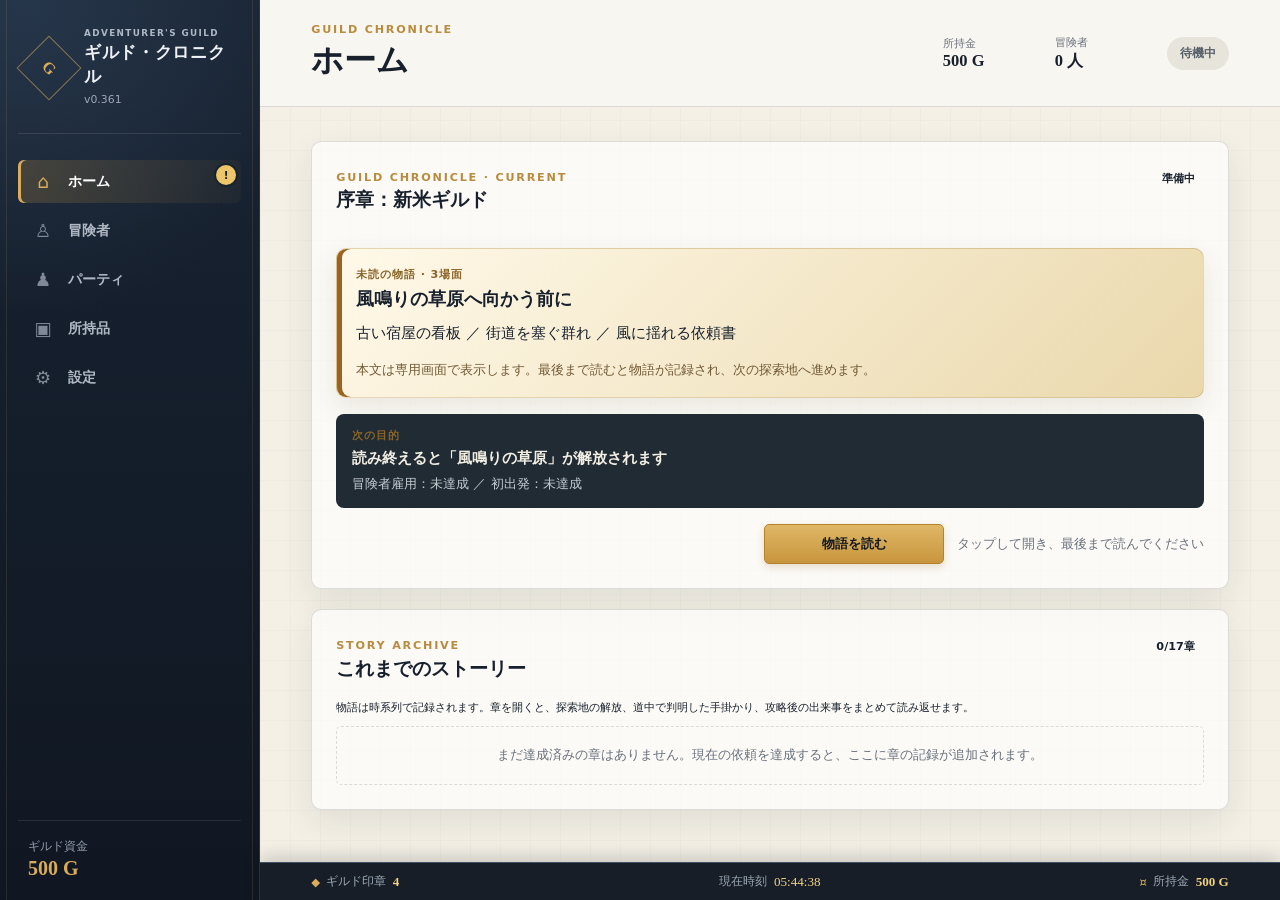
==== index.html @ 4d076c7f "Unify character stats and player title" ====
<!doctype html>
<html lang="ja">
<head>
  <meta charset="utf-8">
  <meta name="viewport" content="width=device-width, initial-scale=1">
  <meta name="theme-color" content="#101723">
  <meta name="description" content="冒険者を育て、放置探索へ送り出すブラウザ向けギルド運営RPG。">
  <title>ギルド・クロニクル v0.361</title>
  <link rel="stylesheet" href="css/style.css">
</head>
<body>
  <div class="app-shell">
    <aside class="sidebar">
      <div class="brand">
        <div class="brand-mark" aria-hidden="true">G</div>
        <div><p class="eyebrow">ADVENTURER'S GUILD</p><h1>ギルド・クロニクル</h1><span>v0.361</span></div>
      </div>
      <nav id="main-nav" class="main-nav" aria-label="メインメニュー"></nav>
      <div class="sidebar-footer">
        <p>ギルド資金</p><strong id="sidebar-gold">0 G</strong>
      </div>
    </aside>

    <main class="main-area">
      <header class="topbar">
        <div><p class="eyebrow" id="page-kicker">GUILD HALL</p><h2 id="page-title">ホーム</h2></div>
        <div class="quick-stats" aria-label="現在の状況">
          <div><span>所持金</span><strong id="topbar-gold">0 G</strong></div>
          <div><span>冒険者</span><strong id="topbar-characters">0 人</strong></div>
          <div id="topbar-status" class="status-pill">待機中</div>
        </div>
      </header>
      <section id="app" class="content" aria-live="polite"></section>
    </main>
  </div>
  <footer class="global-statusbar" aria-label="ギルドの現在状況">
    <div><span class="global-status-icon" aria-hidden="true">◆</span><span>ギルド印章</span><strong id="status-seals">0</strong></div>
    <div class="global-status-time"><span>現在時刻</span><time id="status-clock" datetime="">--:--:--</time></div>
    <div><span class="global-status-icon" aria-hidden="true">¤</span><span>所持金</span><strong id="status-gold">0 G</strong></div>
  </footer>
  <div id="toast-region" class="toast-region" aria-live="assertive"></div>
  <div id="modal-root"></div>
  <input id="save-import-file" type="file" accept=".json,application/json" hidden aria-label="セーブJSONファイル">

  <script defer src="data/masterSchema.js"></script>
  <script defer src="data/items.js"></script>
  <script defer src="data/qualities.js"></script>
  <script defer src="data/shop.js"></script>
  <script defer src="data/affixes.js"></script>
  <script defer src="data/equipmentSkills.js"></script>
  <script defer src="data/ultraRareTitles.js"></script>
  <script defer src="data/skills.js"></script>
  <script defer src="data/jobs.js"></script>
  <script defer src="data/characterGrowth.js"></script>
  <script defer src="data/origins.js"></script>
  <script defer src="data/affinities.js"></script>
  <script defer src="data/progressionSkills.js"></script>
  <script defer src="data/skillGrants.js"></script>
  <script defer src="data/skillCategories.js"></script>
  <script defer src="data/classChanges.js"></script>
  <script defer src="data/portraits.js"></script>
  <script defer src="data/monsters.js"></script>
  <script defer src="data/dungeons.js"></script>
  <script defer src="data/recipes.js"></script>
  <script defer src="data/story.js"></script>
  <script defer src="data/chapters/earlyExpansion.js"></script>
  <script defer src="data/chapters/chapter4.js"></script>
  <script defer src="data/chapters/chapter5.js"></script>
  <script defer src="data/chapters/chapter6.js"></script>
  <script defer src="data/chapters/chapter7.js"></script>
  <script defer src="data/chapters/chapter8.js"></script>
  <script defer src="data/chapters/chapter9.js"></script>
  <script defer src="data/chapters/chapter10.js"></script>
  <script defer src="data/chapters/chapter11.js"></script>
  <script defer src="data/chapters/chapter12.js"></script>
  <script defer src="data/chapters/chapter13.js"></script>
  <script defer src="data/chapters/chapter14.js"></script>
  <script defer src="data/chapters/chapter15.js"></script>
  <script defer src="data/dungeonStories.js"></script>
  <script defer src="data/creatureFamilies.js"></script>
  <script defer src="data/monsterDrops.js"></script>
  <script defer src="data/postgame/afterstarReaches.js"></script>
  <script defer src="data/dungeonDifficulties.js"></script>
  <script defer src="data/monsterSkills.js"></script>
  <script defer src="data/itemSkills.js"></script>
  <script defer src="data/equipmentSets.js"></script>
  <script defer src="data/explorationEvents.js"></script>
  <script defer src="data/recruitment.js"></script>
  <script defer src="data/commissions.js"></script>
  <script defer src="data/recurringMissions.js"></script>
  <script defer src="data/facilities.js"></script>
  <script defer src="data/upgrades.js"></script>
  <script defer src="data/combatStats.js"></script>
  <script defer src="data/combatEffects.js"></script>
  <script defer src="data/partyProgression.js"></script>
  <script defer src="data/accessCodes.js"></script>
  <script defer src="data/observationNotes.js"></script>
  <script defer src="data/achievements.js"></script>
  <script defer src="data/adventurerMilestones.js"></script>
  <script defer src="data/expeditionRumors.js"></script>
  <script defer src="data/storyCharacters.js"></script>
  <script defer src="data/guildServices.js"></script>
  <script defer src="data/companions.js"></script>
  <script defer src="data/companionStories.js"></script>
  <script defer src="data/storyDialogues.js"></script>
  <script defer src="data/dungeonPartyRestrictions.js"></script>
  <script defer src="data/masterValidation.js"></script>
  <script defer src="data/masterFinalize.js"></script>
  <script defer src="js/runtime.js"></script>
  <script defer src="js/recurringMissions.js"></script>
  <script defer src="js/storage.js"></script>
  <script defer src="js/save.js"></script>
  <script defer src="js/gameState.js"></script>
  <script defer src="js/accessCodes.js"></script>
  <script defer src="js/equipmentSkills.js"></script>
  <script defer src="js/characters.js"></script>
  <script defer src="js/companions.js"></script>
  <script defer src="js/storyEffects.js"></script>
  <script defer src="js/dungeonPartyRules.js"></script>
  <script defer src="js/acquisitionSkills.js"></script>
  <script defer src="js/expeditionRumors.js"></script>
  <script defer src="js/classChange.js"></script>
  <script defer src="js/items.js"></script>
  <script defer src="js/autoSell.js"></script>
  <script defer src="js/encyclopedia.js"></script>
  <script defer src="js/shop.js"></script>
  <script defer src="js/party.js"></script>
  <script defer src="js/monsterLoot.js"></script>
  <script defer src="js/dungeonDifficulty.js"></script>
  <script defer src="js/exploration.js"></script>
  <script defer src="js/skillCombat.js"></script>
  <script defer src="js/statusCombat.js"></script>
  <script defer src="js/combatMath.js"></script>
  <script defer src="js/combatDecision.js"></script>
  <script defer src="js/battle.js"></script>
  <script defer src="js/dungeon.js"></script>
  <script defer src="js/expeditionLog.js"></script>
  <script defer src="js/blacksmith.js"></script>
  <script defer src="js/story.js"></script>
  <script defer src="js/guildServices.js"></script>
  <script defer src="js/observationJournal.js"></script>
  <script defer src="js/achievements.js"></script>
  <script defer src="js/facilities.js"></script>
  <script defer src="js/recruitment.js"></script>
  <script defer src="js/commissions.js"></script>
  <script defer src="js/presets.js"></script>
  <script defer src="js/upgrades.js"></script>
  <script defer src="js/saveTransfer.js"></script>
  <script defer src="js/commands.js"></script>
  <script defer src="js/client.js"></script>
  <script defer src="js/portraitPress.js"></script>
  <script defer src="js/recruitmentReveal.js"></script>
  <script defer src="js/ui/partyViews.js"></script>
  <script defer src="js/ui/resultViews.js"></script>
  <script defer src="js/ui/journalViews.js"></script>
  <script defer src="js/ui/catalogViews.js"></script>
  <script defer src="js/ui/recruitmentViews.js"></script>
  <script defer src="js/ui/equipmentViews.js"></script>
  <script defer src="js/ui/portraitViews.js"></script>
  <script defer src="js/ui/classChangeViews.js"></script>
  <script defer src="js/ui/characterViews.js"></script>
  <script defer src="js/ui/homeViews.js"></script>
  <script defer src="js/ui/archiveViews.js"></script>
  <script defer src="js/ui/guildViews.js"></script>
  <script defer src="js/ui/settingsViews.js"></script>
  <script defer src="js/ui/navigationViews.js"></script>
  <script defer src="js/ui.js"></script>
  <script defer src="js/main.js"></script>
</body>
</html>
---- css/style.css ----
:root {
  --ink: #17202c; --muted: #69717d; --paper: #f4f0e6; --paper-deep: #e8e1d2;
  --night: #101722; --night-2: #182332; --gold: #b98b3e; --gold-bright: #d9ad5c;
  --line: rgba(44, 51, 61, .15); --green: #2c7a60; --red: #a24b45; --blue: #3c668c;
  --shadow: 0 12px 34px rgba(26, 29, 34, .09); --radius: 10px;
}

* { box-sizing: border-box; }
html { min-width: 320px; background: var(--night); }
body { margin: 0; color: var(--ink); font-family: "Yu Gothic UI", "Yu Gothic", system-ui, sans-serif; font-size: 16px; background: var(--paper); }
button, input, select { font: inherit; }
button { cursor: pointer; }
button:disabled { cursor: not-allowed; opacity: .48; }
h1, h2, h3, p { margin-top: 0; }
h1, h2, h3 { font-family: "Yu Mincho", "Hiragino Mincho ProN", serif; }
.sr-only { position: absolute; width: 1px; height: 1px; overflow: hidden; clip: rect(0,0,0,0); white-space: nowrap; }

.app-shell { min-height: 100vh; display: grid; grid-template-columns: 260px minmax(0, 1fr); }
.sidebar { position: sticky; top: 0; height: 100vh; padding: 28px 18px 20px; color: #eef1f4; background: radial-gradient(circle at 10% 0, #26364a 0, transparent 34%), linear-gradient(180deg, var(--night-2), var(--night)); border-right: 1px solid #283548; display: flex; flex-direction: column; z-index: 5; }
.sidebar::after { content: ""; position: absolute; inset: 0 6px; pointer-events: none; border-left: 1px solid rgba(220,181,105,.12); border-right: 1px solid rgba(220,181,105,.12); }
.brand { display: flex; align-items: center; gap: 12px; padding: 0 8px 26px; border-bottom: 1px solid rgba(255,255,255,.1); position: relative; z-index: 1; }
.brand-mark { width: 46px; height: 46px; flex: 0 0 auto; display: grid; place-items: center; color: var(--gold-bright); border: 1px solid rgba(217,173,92,.55); transform: rotate(45deg); font-family: Georgia, serif; font-weight: 700; }
.brand-mark::first-letter { transform: rotate(-45deg); }
.brand h1 { margin: 2px 0 0; font-size: 1.08rem; letter-spacing: .04em; }
.brand span { font-size: .68rem; color: #9ea8b5; }
.eyebrow, .label { margin: 0; color: var(--gold); font-size: .7rem; font-weight: 700; letter-spacing: .16em; }
.brand .eyebrow { font-size: .55rem; color: #aeb8c5; }
.main-nav { padding: 26px 0; display: grid; gap: 6px; position: relative; z-index: 1; }
.nav-button { width: 100%; padding: 11px 13px; display: flex; align-items: center; gap: 13px; color: #aeb7c2; background: transparent; border: 0; border-radius: 6px; text-align: left; transition: .18s ease; }
.nav-button span { width: 24px; text-align: center; font-size: 1.15rem; color: #7f8997; }
.nav-button strong { font-size: .9rem; font-weight: 600; }
.nav-button:hover { color: white; background: rgba(255,255,255,.06); }
.nav-button.active { color: white; background: linear-gradient(90deg, rgba(185,139,62,.25), rgba(185,139,62,.05)); box-shadow: inset 3px 0 var(--gold-bright); }
.nav-button.active span { color: var(--gold-bright); }
.mobile-menu-button { display: none; }
.sidebar-footer { margin-top: auto; padding: 17px 10px 0; border-top: 1px solid rgba(255,255,255,.1); position: relative; z-index: 1; }
.sidebar-footer p { margin: 0 0 2px; color: #939dab; font-size: .75rem; }
.sidebar-footer strong { color: var(--gold-bright); font-family: Georgia, serif; font-size: 1.25rem; }
.sidebar-footer .button { margin-top: 12px; padding-left: 0; font-size: .72rem; }

.main-area { min-width: 0; min-height: 100vh; background-color: var(--paper); background-image: linear-gradient(rgba(46,55,65,.025) 1px, transparent 1px), linear-gradient(90deg, rgba(46,55,65,.025) 1px, transparent 1px); background-size: 30px 30px; }
.topbar { min-height: 100px; padding: 23px clamp(24px, 4vw, 58px); display: flex; justify-content: space-between; align-items: center; gap: 28px; background: rgba(249,247,241,.9); border-bottom: 1px solid var(--line); backdrop-filter: blur(8px); }
.topbar h2 { margin: 3px 0 0; font-size: clamp(1.5rem, 2.5vw, 2rem); }
.quick-stats { display: flex; align-items: center; gap: 28px; }
.quick-stats > div:not(.status-pill) { display: flex; flex-direction: column; min-width: 84px; }
.quick-stats span { font-size: .7rem; color: var(--muted); }
.quick-stats strong { font-family: Georgia, serif; font-size: 1.03rem; }
.status-pill { padding: 8px 13px; color: #59616b; background: #e7e4dc; border-radius: 99px; font-size: .78rem; font-weight: 700; }
.status-pill.active { color: #f4dfac; background: var(--night-2); box-shadow: 0 0 0 3px rgba(185,139,62,.16); }
.content { width: min(1220px, 100%); margin: 0 auto; padding: 34px clamp(20px, 4vw, 58px) 86px; }

.global-statusbar { position: fixed; z-index: 19; left: 260px; right: 0; bottom: 0; min-height: 38px; padding: 0 clamp(20px,4vw,58px); display: grid; grid-template-columns: repeat(3,minmax(0,1fr)); align-items: center; color: #dce3e8; background: rgba(16,23,34,.97); border-top: 1px solid #405065; box-shadow: 0 -5px 18px rgba(7,12,18,.18); backdrop-filter: blur(9px); font-variant-numeric: tabular-nums; }
.global-statusbar > div { min-width: 0; display: flex; align-items: center; justify-content: center; gap: .4rem; font-size: .72rem; white-space: nowrap; }
.global-statusbar > div:first-child { justify-content: flex-start; }
.global-statusbar > div:last-child { justify-content: flex-end; }
.global-statusbar span:not(.global-status-icon) { color: #9ca9b5; }
.global-statusbar strong, .global-statusbar time { overflow: hidden; color: #f1d182; font-family: Georgia,"Yu Mincho",serif; font-size: .82rem; text-overflow: ellipsis; }
.global-status-icon { color: var(--gold-bright); }

.panel { background: rgba(255,255,255,.64); border: 1px solid var(--line); border-radius: var(--radius); box-shadow: var(--shadow); padding: 24px; }
.page-grid { display: grid; grid-template-columns: 1.25fr .75fr; gap: 20px; }
.wide { grid-column: 1 / -1; }
.hero-panel { min-height: 210px; position: relative; overflow: hidden; padding: 35px; color: #f1f3f4; background: linear-gradient(115deg, rgba(13,28,39,.98), rgba(35,59,69,.94)), radial-gradient(circle, #456, #123); }
.hero-panel::after { content: "✦"; position: absolute; right: 45px; top: 13px; color: rgba(214,171,89,.12); font-size: 10rem; }
.hero-panel h3 { max-width: 570px; margin: 8px 0 10px; font-size: clamp(1.45rem, 3vw, 2.25rem); }
.hero-panel p:not(.eyebrow) { max-width: 560px; color: #c1c9ce; line-height: 1.8; font-size: .9rem; }
.hero-panel .button { margin-top: 8px; }
.panel-ornament { position: absolute; right: 22px; bottom: 13px; color: rgba(255,255,255,.08); letter-spacing: .35em; font: 700 .75rem Georgia, serif; }
.metrics { padding: 0; display: grid; grid-template-columns: 1fr 1fr; overflow: hidden; }
.metrics > div { padding: 24px; display: flex; flex-direction: column; justify-content: center; border-bottom: 1px solid var(--line); border-right: 1px solid var(--line); }
.metrics > div:nth-child(even) { border-right: 0; }
.metrics > div:nth-last-child(-n+2) { border-bottom: 0; }
.metrics span { color: var(--muted); font-size: .73rem; }
.metrics strong { margin-top: 5px; font: 700 1.55rem Georgia, serif; }
.metrics small { font: 500 .72rem "Noto Sans JP"; color: var(--muted); }
.section-heading { margin-bottom: 18px; display: flex; align-items: flex-end; justify-content: space-between; gap: 12px; }
.section-heading h3 { margin: 3px 0 0; font-size: 1.2rem; }
.section-heading > strong { color: var(--muted); }
.button { min-height: 40px; padding: 9px 17px; border: 1px solid transparent; border-radius: 5px; font-weight: 700; font-size: .84rem; transition: transform .16s, background .16s, box-shadow .16s; }
.button:not(:disabled):hover { transform: translateY(-1px); }
.button.primary { color: #151a20; background: linear-gradient(#dfb766, #c8953d); border-color: #b6812b; box-shadow: 0 3px 9px rgba(142,98,25,.2); }
.button.secondary { color: #fff; background: var(--night-2); }
.button.ghost { color: var(--muted); background: transparent; border-color: var(--line); }
.button.danger { color: white; background: var(--red); }
.button.full { width: 100%; }
.danger-text { color: #d99891 !important; border: 0 !important; }
.text-button { padding: 0; color: var(--blue); background: transparent; border: 0; font-size: .76rem; }

.expedition-idle, .expedition-active { min-height: 112px; padding: 22px; border: 1px dashed rgba(56,66,76,.23); border-radius: 8px; background: rgba(236,232,221,.48); }
.expedition-idle { display: flex; align-items: center; gap: 20px; }
.expedition-idle .button { margin-left: auto; }
.expedition-idle h3, .expedition-active h3 { margin: 3px 0 5px; }
.expedition-idle p, .expedition-active p { margin-bottom: 0; color: var(--muted); font-size: .82rem; }
.compass { width: 58px; height: 58px; flex: 0 0 auto; display: grid; place-items: center; color: var(--gold); background: var(--night-2); border-radius: 50%; font-size: 1.55rem; box-shadow: inset 0 0 0 5px rgba(255,255,255,.05); }
.expedition-top { display: flex; align-items: center; justify-content: space-between; }
.timer { color: var(--ink); font: 700 clamp(1.8rem, 5vw, 2.8rem) Georgia, serif; letter-spacing: .05em; }
.pulse { display: inline-block; width: 8px; height: 8px; margin-right: 6px; border-radius: 50%; background: var(--green); box-shadow: 0 0 0 5px rgba(44,122,96,.12); animation: pulse 1.5s infinite; }
.progress { height: 8px; margin-top: 19px; overflow: hidden; background: #d7d3c9; border-radius: 10px; }
.progress i { display: block; height: 100%; background: linear-gradient(90deg, var(--gold), #e0b65e); border-radius: inherit; transition: width .5s linear; }
.small-note { margin-top: 8px !important; font-size: .7rem !important; }
@keyframes pulse { 50% { box-shadow: 0 0 0 9px rgba(44,122,96,0); } }

.result-card { padding: 18px; display: flex; gap: 18px; border: 1px solid rgba(44,122,96,.24); background: rgba(232,243,236,.56); border-radius: 8px; }
.result-card.failure { border-color: rgba(162,75,69,.24); background: rgba(246,231,229,.45); }
.result-seal { width: 52px; height: 52px; flex: 0 0 auto; display: grid; place-items: center; color: var(--green); border: 2px solid currentColor; border-radius: 50%; font: 700 1.35rem "Yu Mincho", serif; }
.failure .result-seal { color: var(--red); }
.result-body { flex: 1; min-width: 0; }
.card-heading { display: flex; justify-content: space-between; gap: 10px; }
.card-heading h3 { margin: 2px 0 5px; }
.result-body > p { margin: 0; color: var(--muted); font-size: .82rem; }
.badge { align-self: flex-start; padding: 5px 9px; border-radius: 99px; font-size: .7rem; font-weight: 700; }
.badge.good { color: #25634e; background: #d8ebdf; }
.badge.bad { color: #86413d; background: #efd9d7; }
.badge.current { color: #6d4f12; background: #f1e1b8; }
.reward-line { display: flex; gap: 18px; margin: 14px 0 10px; color: var(--gold); }
.experience-gains { display: flex; flex-wrap: wrap; gap: 5px 10px; }
.experience-gains span { font-weight: 700; }
.result-highlight-strip { display: flex; gap: 5px; margin: 0 0 10px; padding-bottom: 2px; overflow-x: auto; scrollbar-width: thin; }
.result-highlight { min-width: 66px; padding: 6px 8px; display: grid; gap: 1px; flex: 0 0 auto; border: 1px solid #d5d0c4; border-radius: 4px; background: rgba(255,255,255,.72); }
.result-highlight small { color: var(--muted); font-size: .58rem; font-weight: 800; letter-spacing: .04em; }
.result-highlight strong { color: var(--ink); font-size: .75rem; white-space: nowrap; }
.result-member-highlights { margin: 0 0 .7rem; padding: .65rem; border: 1px solid #c9b98e; border-radius: 6px; background: #f8f2e4; }
.result-member-highlights > div:first-child { display: flex; align-items: baseline; gap: .5rem; margin-bottom: .45rem; }
.result-member-highlights > div:first-child strong { font-size: .8rem; }
.result-member-highlights > div:last-child { display: grid; grid-template-columns: repeat(auto-fit, minmax(130px,1fr)); gap: .35rem; }
.result-member-highlights article { display: grid; grid-template-columns: 1.55rem minmax(0,1fr); gap: .4rem; align-items: center; min-width: 0; padding: .42rem; border-radius: 4px; background: rgba(255,255,255,.78); }
.result-member-highlights article > span { display: grid; place-items: center; width: 1.45rem; height: 1.45rem; border-radius: 50%; color: #fff; background: #755e3c; font-size: .62rem; font-weight: 900; }
.result-member-highlights article.exploration > span { background: #68763f; }
.result-member-highlights article.healing > span { background: #46755c; }
.result-member-highlights article.endurance > span { background: #526c85; }
.result-member-highlights article div { min-width: 0; }
.result-member-highlights article small, .result-member-highlights article p { display: block; margin: 0; color: var(--muted); font-size: .58rem; line-height: 1.35; }
.result-member-highlights article strong { display: block; overflow: hidden; font-size: .72rem; text-overflow: ellipsis; white-space: nowrap; }
.result-highlight.growth, .result-highlight.discovery, .result-highlight.story { border-color: #cfb875; background: #fff9e9; }
.result-highlight.ultra { border-color: #c36f45; background: #5e1b25; }
.result-highlight.ultra small { color: #e5b96c; }
.result-highlight.ultra strong { color: #ffe7b1; }
.result-route-events { display: grid; grid-template-columns: minmax(0,1fr) auto; gap: .4rem .65rem; align-items: center; margin: 0 0 .7rem; padding: .65rem .75rem; border: 1px solid #c8c1b3; border-left: 4px solid #647981; border-radius: 6px; background: #f3f5f3; }
.result-route-events > div { display: grid; gap: .05rem; }
.result-route-events > article { grid-column: 1; display: grid; grid-template-columns: 1.65rem minmax(0,1fr); gap: .45rem; align-items: center; }
.result-route-events > article > span { width: 1.65rem; height: 1.65rem; display: grid; place-items: center; color: #fff; border-radius: 50%; background: #6f7c82; font-weight: 900; }
.result-route-events > article.success > span { background: #447a59; }
.result-route-events > article.failure > span { background: #9a5c50; }
.result-route-events article p { margin: .08rem 0 0; color: var(--muted); font-size: .72rem; line-height: 1.45; }
.result-route-events .button { grid-column: 2; grid-row: 1 / -1; min-height: 40px; }
.result-treasure-finds { display: grid; grid-template-columns: minmax(150px,.35fr) minmax(0,1fr); gap: .6rem; margin: 0 0 .7rem; padding: .7rem .75rem; border: 1px solid #c8a85f; border-left: 4px solid #a57a26; border-radius: 6px; background: linear-gradient(120deg,#fff5cf,#fffdf5); }
.result-treasure-finds > div:first-child { display: grid; align-content: start; gap: .08rem; }
.result-treasure-list { display: grid; gap: .3rem; }
.result-treasure-list article { display: grid; grid-template-columns: 1.7rem minmax(0,1fr); gap: .45rem; align-items: center; padding: .32rem .42rem; border-radius: 4px; background: rgba(255,255,255,.68); }
.result-treasure-list article > span { display: grid; width: 1.55rem; height: 1.55rem; place-items: center; color: #fff7d3; border-radius: 4px; background: #8c784d; }
.result-treasure-list article div { min-width: 0; display: grid; gap: .05rem; }
.result-treasure-list article strong,.result-treasure-list article small { overflow: hidden; text-overflow: ellipsis; white-space: nowrap; }
.result-treasure-list article small { color: var(--muted); font-size: .66rem; }
.result-treasure-list article.rank-1 > span { background: #63737b; box-shadow: 0 0 0 2px rgba(90,111,122,.12); }
.result-treasure-list article.rank-2 { background: linear-gradient(110deg,#fff3bd,#fff); box-shadow: inset 3px 0 #c18c21; }
.result-treasure-list article.rank-2 > span { color: #4a2c12; background: #e7b540; box-shadow: 0 0 8px rgba(211,151,34,.42); }
.result-treasure-list article.is-partial { opacity: .78; background: #eee9df; box-shadow: inset 3px 0 #8b8170; }
.result-treasure-list article.is-partial > span { color: #e8e2d6; background: #766e63; box-shadow: none; }
@media (max-width: 720px) {
  .result-route-events { grid-template-columns: 1fr; }
  .result-route-events .button { grid-column: 1; grid-row: auto; }
  .result-treasure-finds { grid-template-columns: 1fr; }
}
.loot-list { display: flex; flex-wrap: wrap; gap: 6px; }
.result-loot-disclosure { overflow: hidden; border: 1px solid #d4cec1; border-radius: 5px; background: rgba(255,255,255,.5); }
.result-loot-disclosure > summary { min-height: 46px; padding: .45rem .65rem; display: grid; grid-template-columns: minmax(0,1fr) 18px; align-items: center; gap: .5rem; cursor: pointer; list-style: none; }
.result-loot-disclosure > summary::-webkit-details-marker { display: none; }
.result-loot-disclosure > summary > span { display: grid; gap: .05rem; }
.result-loot-disclosure > summary small { color: var(--muted); font-size: .6rem; }
.result-loot-disclosure > summary strong { font-size: .76rem; }
.result-loot-disclosure > summary i { color: var(--gold-dark); font-style: normal; }
.result-loot-disclosure[open] > summary { border-bottom: 1px solid #ded9cf; background: #f5f1e8; }
.result-loot-disclosure[open] > summary i { transform: rotate(180deg); }
.result-loot-disclosure .loot-list { padding: .6rem; }
.result-loot-entry { min-width: 0; display: inline-flex; align-items: stretch; }
.result-loot-entry .loot-chip { min-width: 0; border-radius: 4px 0 0 4px; }
.result-loot-lock { min-width: 38px; padding: 4px 6px; color: #6f6247; border: 1px solid var(--line); border-left: 0; border-radius: 0 4px 4px 0; background: #f4f0e7; font: inherit; font-size: .62rem; font-weight: 800; cursor: pointer; }
.result-loot-entry.is-locked .result-loot-lock { color: #fff5d4; border-color: #947338; background: #806128; }
.result-loot-lock:active { transform: translateY(1px); }
.loot-chip { padding: 5px 8px; color: #4f5660; background: white; border: 1px solid var(--line); border-radius: 4px; font-size: .74rem; }
.loot-chip.is-openable { color: inherit; border-color: #c8b781; cursor: pointer; text-align: left; }
.loot-chip.is-openable::after { content: "›"; margin-left: .35rem; color: var(--gold-dark); font-weight: 900; }
.loot-chip.is-openable:active { transform: translateY(1px); }
.loot-chip.is-new-discovery { border-color: #c49a3d; box-shadow: 0 0 0 2px rgba(196,154,61,.15); background: #fff8df; }
.loot-chip.is-new-discovery b { display: inline-block; margin-right: .2rem; padding: .08rem .25rem; color: #fff; border-radius: 2px; background: #a8752e; font-size: .58rem; letter-spacing: .06em; }
.loot-chip.is-quality-best { border-color: #9573b1; box-shadow: 0 0 0 2px rgba(123,79,158,.13); background: #faf3ff; }
.loot-chip.is-quality-best b { display: inline-block; margin-right: .2rem; padding: .08rem .25rem; color: #fff; border-radius: 2px; background: #76518f; font-size: .58rem; letter-spacing: .06em; }
.loot-chip.is-ultra-rare { color: #fff1c8; border-color: #df8f4b; background: linear-gradient(135deg,#471520,#8e202e); box-shadow: 0 0 0 2px rgba(189,92,48,.2), 0 5px 13px rgba(74,14,25,.18); }
.loot-chip.is-ultra-rare b { display: inline-block; margin-right: .2rem; padding: .08rem .25rem; color: #54151d; border-radius: 2px; background: #ffd982; font-size: .58rem; letter-spacing: .06em; }
.result-ultra-rares { margin-top: .8rem; padding: .8rem; color: #fff0d5; border: 1px solid #df8f4b; border-radius: 6px; background: radial-gradient(circle at 90% 0,rgba(255,194,91,.2),transparent 38%),linear-gradient(135deg,#3d121b,#741c29); box-shadow: 0 8px 20px rgba(71,12,25,.2); }
.result-ultra-rares > strong { display: block; margin: .18rem 0 .5rem; color: #ffe4a4; }
.result-ultra-rares article { display: flex; align-items: center; gap: .55rem; padding: .45rem 0; border-top: 1px solid rgba(255,224,167,.22); }
.result-ultra-rares article > span { font-size: 1.4rem; }.result-ultra-rares article strong, .result-ultra-rares article small { display: block; }.result-ultra-rares article small { color: #dfc9bd; }
.result-ultra-rares > .button { margin-top: .5rem; color: #ffe7ad; border-color: rgba(255,222,151,.45); }
.ultra-title-ledger { margin: .8rem 0 1rem; padding: .8rem; color: #f9ead3; border: 1px solid #9c6247; border-radius: 6px; background: linear-gradient(145deg,#321a20,#5c2528); }
.ultra-title-heading { display: flex; align-items: end; justify-content: space-between; gap: .75rem; }.ultra-title-heading span { color: #dfab67; font-size: .66rem; font-weight: 900; letter-spacing: .12em; }.ultra-title-heading h4 { margin: .12rem 0; color: #ffe4ad; }.ultra-title-ledger > p { color: #d9c2b2; font-size: .76rem; }
.ultra-title-grid { display: grid; grid-template-columns: repeat(2,minmax(0,1fr)); gap: .45rem; }.ultra-title-card { display: flex; gap: .5rem; min-width: 0; padding: .55rem; border: 1px solid rgba(255,216,148,.26); border-radius: 4px; background: rgba(20,8,13,.28); }.ultra-title-card > span { color: #ffd37d; font-size: 1.25rem; }.ultra-title-card div { min-width: 0; }.ultra-title-card small, .ultra-title-card strong, .ultra-title-card p { display: block; }.ultra-title-card small { color: #cda36e; font-size: .62rem; }.ultra-title-card strong { color: #ffe6b3; }.ultra-title-card p { margin: .18rem 0 0; color: #d9c8bd; font-size: .7rem; }.ultra-title-card.is-unknown { opacity: .65; }
.result-best-qualities { margin-top: .7rem; padding: .75rem; border: 1px solid #c7add8; border-radius: 5px; background: linear-gradient(135deg,#fbf5ff,#f4edf8); }
.result-best-qualities strong, .result-best-qualities p { display: block; margin: .18rem 0; }
.result-tracked-achievement { margin-top: .7rem; padding: .75rem; color: #254b3c; border: 1px solid #8fbba8; border-left: 4px solid var(--green); border-radius: 5px; background: linear-gradient(135deg,#e8f6ef,#f8fcfa); }
.result-tracked-achievement strong, .result-tracked-achievement p, .result-tracked-achievement small { display: block; margin: .16rem 0; }
.result-tracked-achievement p { font-size: .9rem; font-weight: 800; }
.result-tracked-achievement small { color: #567064; }
.result-tracked-actions { display: flex; justify-content: flex-end; margin-top: .5rem; }
.result-tracked-actions .button { min-height: 38px; padding: .35rem .7rem; font-size: .72rem; }
.codex-quality-record { display: flex; align-items: center; justify-content: space-between; gap: .5rem; padding: .35rem .5rem; border: 1px solid #ddd2e5; border-radius: 4px; background: #faf6fc; }
.codex-quality-record span { color: #6e6473; font-size: .72rem; }
.level-up { margin-top: 10px !important; color: var(--gold) !important; font-weight: 700; }
.result-level-ups { display: grid; gap: .4rem; margin-top: .75rem; padding: .7rem; border: 1px solid #c8b16b; border-left: 4px solid var(--gold); border-radius: 6px; background: #fff9e8; }
.result-level-ups > article { display: grid; grid-template-columns: minmax(120px,.4fr) minmax(0,1fr); align-items: start; gap: .5rem; padding-top: .4rem; border-top: 1px solid rgba(164,126,52,.2); }
.result-level-ups > article > div:first-child { display: grid; gap: .08rem; }
.result-level-ups > article > div:first-child small { color: var(--muted); font-size: .64rem; }
.result-growth-stats { display: flex !important; flex-wrap: wrap; gap: .18rem; margin-top: .28rem; }
.result-growth-stats > span { padding: .12rem .28rem; display: flex; gap: .2rem; border-radius: 3px; background: #f0ead8; }
.result-growth-stats small { color: #75633a !important; font-size: .58rem !important; }
.result-growth-stats strong { color: #4a6d54; font-size: .65rem; }
.result-learned-skills { min-width: 0; display: flex; flex-wrap: wrap; gap: .25rem; align-items: start; }
.result-learned-skills > span { padding: .2rem .1rem; color: #8a6724; font-size: .62rem; font-weight: 800; }
.result-learned-skill { max-width: 100%; border: 1px solid #d7c181; border-radius: 4px; background: #fffdf6; }
.result-learned-skill > summary { min-height: 28px; padding: .18rem .35rem; display: flex; align-items: center; gap: .28rem; cursor: pointer; list-style: none; }
.result-learned-skill > summary::-webkit-details-marker { display: none; }
.result-learned-skill > summary small { color: #8d6a24; font-size: .55rem; font-weight: 900; }
.result-learned-skill > summary strong { overflow: hidden; font-size: .68rem; text-overflow: ellipsis; white-space: nowrap; }
.result-learned-skill > summary i { color: #a78438; font-style: normal; }
.result-learned-skill[open] { flex-basis: 100%; }
.result-learned-skill[open] > summary i { transform: rotate(90deg); }
.result-learned-skill > p { margin: 0; padding: .35rem; border-top: 1px solid #e6d9b1; color: var(--muted); font-size: .68rem; line-height: 1.55; }
.result-analysis { margin-top: 1rem; overflow: hidden; border: 1px solid #bfc3c5; border-radius: 7px; background: rgba(255,255,255,.62); }
.result-analysis > summary { min-height: 56px; padding: .7rem .85rem; display: grid; grid-template-columns: minmax(0,1fr) auto 18px; align-items: center; gap: .65rem; cursor: pointer; list-style: none; user-select: none; }
.result-analysis > summary::-webkit-details-marker { display: none; }
.result-analysis > summary > span:first-child { display: grid; gap: .08rem; }
.result-analysis > summary small { color: #8b743d; font-size: .56rem; font-weight: 800; letter-spacing: .09em; }
.result-analysis > summary strong { font-size: .83rem; }
.result-analysis-hint { color: var(--muted); font-size: .65rem; }
.result-analysis > summary i { color: var(--gold-dark); font-style: normal; }
.result-analysis[open] > summary { border-bottom: 1px solid #d8d4ca; background: #f4f0e7; }
.result-analysis[open] > summary i { transform: rotate(180deg); }
.result-analysis-body { padding: 0 .85rem .85rem; }
.result-analysis-body > :first-child { margin-top: .85rem; }
.battle-log { margin-top: 18px; overflow: hidden; color: #dfe6ec; background: #111923; border: 1px solid #2d3b4a; border-radius: 7px; }
.battle-log summary { min-height: 58px; padding: 12px 15px; display: flex; align-items: center; justify-content: space-between; gap: 12px; cursor: pointer; list-style: none; user-select: none; }
.battle-log summary::-webkit-details-marker { display: none; }
.battle-log summary > span:first-child { display: grid; gap: 2px; }
.battle-log summary strong { color: #f0d397; font-size: .82rem; }
.battle-log summary small { color: #91a0ae; font-size: .7rem; }
.summary-chevron { color: var(--gold-bright); transition: transform .2s ease; }
.battle-log[open] .summary-chevron { transform: rotate(180deg); }
.battle-log-status { padding: 9px 15px; color: #aebbc6; background: #1a2632; border-top: 1px solid #2d3b4a; border-bottom: 1px solid #2d3b4a; font-size: .72rem; }
.battle-log-list { max-height: 420px; padding: 10px 15px 16px; overflow-y: auto; scrollbar-color: #465769 #111923; }
.battle-log-entry { min-height: 30px; display: grid; grid-template-columns: 22px 1fr; align-items: start; gap: 7px; padding: 5px 0; border-bottom: 1px solid rgba(255,255,255,.055); }
.battle-log-entry:last-child { border-bottom: 0; }
.battle-log-entry p { margin: 0; color: #bdc7d0; font-size: .76rem; line-height: 1.65; }
.battle-log-icon { color: #71808e; font: 700 .78rem Georgia, serif; text-align: center; }
.battle-log-entry.encounter { margin-top: 7px; padding: 10px 7px; background: rgba(185,139,62,.1); border: 1px solid rgba(185,139,62,.22); border-radius: 4px; }
.battle-log-entry.encounter p, .battle-log-entry.encounter .battle-log-icon { color: #e5c581; font-weight: 700; }
.battle-log-entry.round { min-height: 23px; padding-top: 8px; border-bottom: 0; }
.battle-log-entry.round p { color: #778897; font-size: .67rem; letter-spacing: .08em; }
.battle-log-entry.hero .battle-log-icon, .battle-log-entry.hero p { color: #b9d6c9; }
.battle-log-entry.enemy .battle-log-icon, .battle-log-entry.enemy p { color: #e2b2ad; }
.battle-log-entry.victory p, .battle-log-entry.victory .battle-log-icon { color: #e8c973; font-weight: 700; }
.battle-log-entry.defeat p, .battle-log-entry.defeat .battle-log-icon { color: #ef8d84; font-weight: 700; }
.battle-log-entry.recovery p, .battle-log-entry.recovery .battle-log-icon { color: #8fcbb0; }
.battle-log-entry.skill p, .battle-log-entry.skill .battle-log-icon { color: #d5b9ed; }
.battle-log-entry.heal p, .battle-log-entry.heal .battle-log-icon { color: #86d8ad; font-weight: 700; }
.battle-log-entry.guard p, .battle-log-entry.guard .battle-log-icon { color: #9ec4df; font-weight: 700; }
.battle-log-entry.enemy-skill { padding: 7px 6px; background: rgba(190,83,104,.09); border-left: 2px solid #b75d70; }
.battle-log-entry.enemy-skill p, .battle-log-entry.enemy-skill .battle-log-icon { color: #efa4b2; font-weight: 700; }
.battle-log-entry.status p, .battle-log-entry.status .battle-log-icon { color: #efbd75; font-weight: 600; }
.battle-log-entry.formation p, .battle-log-entry.formation .battle-log-icon { color: #8eacc6; }
.journey-discovery.companion { background: linear-gradient(90deg,rgba(185,139,62,.14),rgba(255,255,255,.72)); border-left-color: #b98b3e; }
.journey-discovery.companion .journey-discovery-marker { color: #7f5b25; background: #f1dfb6; }
.battle-observation-summary { margin: .55rem .7rem 0; overflow: hidden; border: 1px solid #3d5264; border-radius: 5px; background: #172431; }
.battle-observation-summary > summary { min-height: 40px; padding: .4rem .55rem; display: grid; grid-template-columns: 1fr auto 16px; align-items: center; gap: .4rem; color: #d7c28d; list-style: none; cursor: pointer; }
.battle-observation-summary > summary::-webkit-details-marker { display: none; }
.battle-observation-summary > summary strong { font-size: .72rem; }
.battle-observation-summary > summary span { color: #93a2af; font-size: .65rem; }
.battle-observation-summary > summary i { color: #8597a6; font-style: normal; transform: rotate(90deg); }
.battle-observation-summary[open] > summary i { transform: rotate(-90deg); }
.battle-observation-summary ul { margin: 0; padding: .25rem .55rem .5rem; display: grid; gap: .3rem; border-top: 1px solid #304252; list-style: none; }
.battle-observation-summary li { display: grid; grid-template-columns: 70px minmax(0,1fr); gap: .45rem; color: #b9c5ce; font-size: .68rem; line-height: 1.55; }
.battle-observation-summary li b { color: #e0c580; }
.journey-encounter.is-defeat { border-color: #8f4945; box-shadow: 0 0 0 1px rgba(167,70,63,.16); }
.notice { display: flex; align-items: center; gap: 14px; padding: 20px; border: 1px dashed var(--line); border-radius: 7px; }
.notice-icon { color: var(--gold); font-size: 1.7rem; }.notice strong { font-size: .9rem; }.notice p { margin: 3px 0 0; color: var(--muted); font-size: .78rem; }
.log-list { display: grid; gap: 10px; }.log-row { display: grid; grid-template-columns: 48px 1fr; gap: 10px; padding-bottom: 10px; border-bottom: 1px solid var(--line); }.log-row:last-child { border: 0; padding: 0; }.log-row time { color: var(--muted); font: .7rem Georgia,serif; }.log-row p { margin: 0; font-size: .78rem; }.log-row.success p { color: #386b58; }.log-row.danger p { color: var(--red); }

.page-intro { min-height: 56px; margin-bottom: 24px; display: flex; align-items: center; justify-content: space-between; gap: 20px; }.page-intro p { margin: 0; color: var(--muted); font-size: .88rem; }
.inline-form { display: flex; gap: 8px; }.inline-form input { width: 230px; min-height: 42px; padding: 8px 12px; color: var(--ink); background: white; border: 1px solid #cfc9bb; border-radius: 5px; outline: 0; }.inline-form input:focus { border-color: var(--gold); box-shadow: 0 0 0 3px rgba(185,139,62,.14); }
.card-grid { display: grid; grid-template-columns: repeat(2, minmax(0, 1fr)); gap: 18px; }
.character-card { padding: 22px; background: rgba(255,255,255,.72); border: 1px solid var(--line); border-radius: var(--radius); box-shadow: var(--shadow); }
.character-head { display: flex; align-items: center; gap: 12px; }.character-head h3 { margin: 1px 0 0; font-size: 1.18rem; }.portrait { width: 48px; height: 48px; display: grid; place-items: center; color: #f0d397; background: linear-gradient(145deg, #24364a, #101722); border: 2px solid #ccb06f; border-radius: 50%; font: 700 1.25rem "Yu Mincho", serif; }.portrait.small { width: 40px; height: 40px; font-size: 1rem; }.level-tag, .type-label { color: var(--gold); font-size: .64rem; font-weight: 700; letter-spacing: .12em; }.power-tag { margin-left: auto; color: var(--muted); font-size: .72rem; }
.character-stats { margin: 21px 0; display: grid; gap: 9px; }.stat-row { display: grid; grid-template-columns: 42px 1fr 52px; align-items: center; gap: 9px; }.stat-row > span { color: var(--muted); font-size: .67rem; }.stat-row > strong { text-align: right; font: 700 .73rem Georgia,serif; }.bar { height: 5px; overflow: hidden; background: #dedbd3; border-radius: 5px; }.bar i { display: block; height: 100%; background: var(--blue); }.stat-row:nth-child(2) .bar i { background: var(--red); }.stat-row:nth-child(3) .bar i { background: var(--green); }.stat-row:nth-child(4) .bar i { background: var(--gold); }
.equipment-slots { display: grid; grid-template-columns: 1fr 1fr; gap: 9px; }.equipment-slots > div { min-width: 0; padding: 11px; display: grid; gap: 3px; background: #ece8df; border: 1px solid var(--line); border-radius: 5px; }.equipment-slots span { color: var(--muted); font-size: .64rem; }.equipment-slots strong { font-size: .78rem; }.equipment-slots select { width: 100%; min-width: 0; margin-top: 4px; padding: 5px; border: 1px solid #c9c2b3; border-radius: 3px; font-size: .7rem; }
.empty-state { min-height: 250px; display: grid; place-items: center; align-content: center; text-align: center; }.empty-icon { color: var(--gold); font-size: 2rem; }.empty-state h3 { margin: 10px 0 5px; }.empty-state p { max-width: 390px; color: var(--muted); }.empty-state .button { margin-top: 8px; }

.two-column { display: grid; grid-template-columns: minmax(0,1.35fr) minmax(300px,.65fr); gap: 20px; align-items: start; }.party-list { display: grid; gap: 9px; }.party-choice { width: 100%; padding: 13px; display: flex; align-items: center; gap: 12px; color: var(--ink); background: #f4f1e9; border: 1px solid var(--line); border-radius: 7px; text-align: left; }.party-choice.selected { border-color: var(--gold); background: #fff9ea; box-shadow: inset 3px 0 var(--gold); }.party-name { display: flex; flex-direction: column; }.party-name small { margin-top: 3px; color: var(--muted); font-size: .68rem; }.check { width: 28px; height: 28px; margin-left: auto; display: grid; place-items: center; color: var(--gold); border: 1px solid #cfc6b3; border-radius: 50%; font-weight: 700; }.selected .check { color: white; background: var(--gold); border-color: var(--gold); }
.party-summary { position: sticky; top: 20px; }.party-slots { display: grid; gap: 9px; }.party-slot { min-height: 57px; padding: 11px; display: flex; align-items: center; gap: 12px; color: #9b9a96; border: 1px dashed #cbc5b9; border-radius: 6px; }.party-slot.filled { color: var(--ink); border-style: solid; background: #f2eee4; }.party-slot > span { width: 28px; height: 28px; display: grid; place-items: center; color: var(--gold); border: 1px solid currentColor; transform: rotate(45deg); font: 700 .7rem Georgia,serif; }.party-slot div { display: flex; flex-direction: column; }.party-slot small { color: var(--muted); font-size: .65rem; }.party-power { margin: 18px 0; padding: 15px; display: flex; align-items: center; justify-content: space-between; color: white; background: var(--night-2); border-radius: 6px; }.party-power span { font-size: .7rem; }.party-power strong { color: var(--gold-bright); font: 700 1.6rem Georgia,serif; }

.dungeon-grid { display: grid; grid-template-columns: repeat(3, minmax(0, 1fr)); gap: 18px; }.expedition-banner { margin-bottom: 22px; }.dungeon-card { position: relative; overflow: hidden; background: rgba(255,255,255,.74); border: 1px solid var(--line); border-radius: var(--radius); box-shadow: var(--shadow); }.dungeon-art { height: 112px; display: grid; place-items: center; color: rgba(255,255,255,.74); background: linear-gradient(135deg, #314f48, #182b2a); font-size: 4.4rem; }.dungeon-card.blue .dungeon-art { background: linear-gradient(135deg, #354c63, #192838); }.dungeon-card.purple .dungeon-art { background: linear-gradient(135deg, #4a405b, #241f31); }.dungeon-number { position: absolute; z-index: 1; top: 10px; left: 14px; color: rgba(255,255,255,.5); font: 700 1.1rem Georgia,serif; }.dungeon-content { padding: 20px; }.dungeon-content h3 { margin: 5px 0 9px; }.dungeon-content > p { min-height: 44px; margin-bottom: 12px; color: var(--muted); font-size: .76rem; line-height: 1.7; }.dungeon-facts { display: flex; gap: 13px; font-size: .7rem; font-weight: 700; }.drop-preview { margin: 16px 0; padding: 11px; background: #eeebe3; border-radius: 5px; }.drop-preview small { color: var(--muted); font-size: .62rem; }.drop-preview p { margin: 3px 0 0; font-size: .69rem; line-height: 1.5; }.chance { margin-bottom: 13px; display: flex; align-items: center; justify-content: space-between; }.chance span { color: var(--muted); font-size: .7rem; }.chance strong { color: var(--gold); font: 700 1.1rem Georgia,serif; }
.monster-preview { margin: 15px 0 0; }
.monster-preview > small { color: var(--muted); font-size: .67rem; }
.monster-preview > div { margin-top: 6px; display: flex; flex-wrap: wrap; gap: 5px; }
.monster-chip { padding: 4px 7px; color: #59616b; background: #e8e5dd; border: 1px solid #d6d0c4; border-radius: 99px; font-size: .66rem; }
.monster-chip.boss { color: #7e342f; background: #f0ddda; border-color: #dfbbb7; }

.wallet { padding: 10px 14px; background: var(--night-2); color: #bcc4cd; border-radius: 5px; font-size: .72rem; }.wallet strong { margin-left: 8px; color: var(--gold-bright); font: 700 1rem Georgia,serif; }.shop-sections { display: grid; grid-template-columns: 1fr 1fr; gap: 28px; }.item-list { display: grid; gap: 10px; }.item-card { min-height: 92px; padding: 15px; display: flex; align-items: center; gap: 13px; background: rgba(255,255,255,.72); border: 1px solid var(--line); border-radius: 7px; box-shadow: 0 5px 15px rgba(26,29,34,.04); }.item-icon { width: 48px; height: 48px; flex: 0 0 auto; display: grid; place-items: center; color: var(--gold); background: var(--night-2); border-radius: 5px; font-size: 1.3rem; }.item-icon.large { width: 60px; height: 60px; margin: 0 auto 13px; font-size: 1.7rem; }.item-info { min-width: 0; }.item-info h3 { margin: 2px 0 3px; font-size: .95rem; }.item-info p { margin: 0; color: var(--muted); font-size: .69rem; }.item-action { margin-left: auto; display: grid; justify-items: end; gap: 7px; }.item-action > strong { color: var(--gold); font: 700 .9rem Georgia,serif; }.quantity { margin-left: auto; color: var(--gold); font: 700 1.05rem Georgia,serif; }.inventory-groups { display: grid; gap: 18px; }.item-list.compact { grid-template-columns: repeat(2, minmax(0, 1fr)); }.empty-line { margin: 0; padding: 20px; color: var(--muted); text-align: center; border: 1px dashed var(--line); border-radius: 5px; font-size: .8rem; }
.inventory-material-panel > summary { margin: 0; list-style: none; cursor: pointer; }
.inventory-material-panel > summary::-webkit-details-marker { display: none; }
.inventory-material-total { display: flex; align-items: center; gap: .65rem; }
.inventory-material-panel[open] > summary { margin-bottom: 18px; }
.inventory-material-panel[open] .record-chevron { transform: rotate(90deg); }
.material-ledger-controls { margin-bottom: .65rem; display: grid; grid-template-columns: minmax(0,1fr) minmax(150px,.55fr) auto auto; align-items: end; gap: .55rem; }
.material-ledger-controls label { min-width: 0; display: grid; gap: .25rem; color: var(--muted); font-size: .68rem; font-weight: 700; }
.material-ledger-controls input, .material-ledger-controls select { width: 100%; }
.material-ledger-result { margin: 0 0 .45rem; color: var(--muted); font-size: .7rem; text-align: right; }
.recipe-grid { display: grid; grid-template-columns: repeat(4, minmax(0,1fr)); gap: 15px; }.recipe-card { padding: 22px 17px 17px; text-align: center; background: rgba(255,255,255,.68); border: 1px solid var(--line); border-radius: 8px; box-shadow: var(--shadow); }.recipe-card.ready { border-color: rgba(185,139,62,.55); box-shadow: 0 0 0 2px rgba(185,139,62,.08), var(--shadow); }.recipe-card h3 { margin: 4px 0; }.recipe-card > p { color: var(--muted); font-size: .72rem; }.recipe-needs { min-height: 96px; margin: 15px 0; display: grid; align-content: center; gap: 6px; text-align: left; }.material-need { padding: 6px 8px; display: flex; justify-content: space-between; background: #ece9e1; border-radius: 4px; font-size: .67rem; }.material-need.met strong { color: var(--green); }.material-need.missing strong { color: var(--red); }
.muted-text { color: var(--muted); font-size: .75rem; }

.toast-region { position: fixed; right: 24px; bottom: 24px; z-index: 20; }.toast { min-width: 260px; padding: 13px 16px; color: white; background: var(--night-2); border-left: 4px solid var(--gold); border-radius: 5px; box-shadow: 0 10px 35px rgba(0,0,0,.24); font-size: .8rem; animation: slide .2s ease; }.toast.error { border-color: #db7169; }.toast.success { border-color: #62b28d; }@keyframes slide { from { opacity: 0; transform: translateY(10px); } }
.modal-backdrop { position: fixed; inset: 0; z-index: 30; display: grid; place-items: center; padding: 20px; background: rgba(9,14,20,.72); backdrop-filter: blur(3px); }.modal { width: min(420px, 100%); padding: 30px; text-align: center; background: var(--paper); border: 1px solid var(--gold); border-radius: 9px; box-shadow: 0 24px 70px rgba(0,0,0,.4); }.modal-icon { width: 45px; height: 45px; margin: 0 auto 13px; display: grid; place-items: center; color: white; background: var(--red); border-radius: 50%; font-weight: 700; }.modal h3 { margin-bottom: 9px; }.modal p { color: var(--muted); font-size: .8rem; line-height: 1.7; }.modal-actions { margin-top: 20px; display: flex; justify-content: center; gap: 10px; }

/* v0.2 equipment system */
.creation-panel { margin-bottom: 24px; }
.creation-fields { display: grid; grid-template-columns: 1.3fr 1fr 1fr 1fr; gap: 14px; }
.creation-fields label { display: grid; gap: 7px; color: var(--muted); font-size: .875rem; }
.creation-fields input, .creation-fields select { width: 100%; min-width: 0; min-height: 44px; padding: 9px 10px; color: var(--ink); background: #fff; border: 1px solid #cfc9bb; border-radius: 5px; }
.creation-estimate { margin: 18px 0 12px; padding: 15px; display: grid; gap: 7px; color: #e5e9ec; background: var(--night-2); border-radius: 6px; }
.creation-estimate span, .creation-estimate small { color: #aebac6; font-size: .8rem; }
.creation-estimate strong { color: #f0d397; font-size: .9rem; line-height: 1.8; }
.origin-source-list p { margin-bottom: 6px; font-size: .875rem; line-height: 1.7; color: var(--muted); }
.bonus-chips { margin: 12px 0; display: flex; flex-wrap: wrap; gap: 6px; }
.bonus-chips span { padding: 6px 9px; background: #e9e4d9; border-radius: 4px; font-size: .8rem; }
.affinity-row { margin: 8px 0; display: flex; align-items: center; flex-wrap: wrap; gap: 9px; font-size: .875rem; }
.affinity-row b { min-width: 75px; }
.affinity-row span { padding: 5px 8px; background: rgba(255,255,255,.7); border: 1px solid var(--line); border-radius: 4px; }
.affinity-row strong { color: var(--blue); }
.origin-rule { color: var(--muted); font-size: .8rem; line-height: 1.7; }
.creation-skills { margin: 15px 0; display: flex; align-items: center; flex-wrap: wrap; gap: 7px; font-size: .875rem; }
.creation-skills .skill-chip { font-size: .8rem; }
.creation-skills small { display: block; font-size: .75rem; opacity: .75; }
.character-identity { margin: 10px 0; color: var(--muted); font-size: .8rem; }
.origin-details { margin: 12px 0; }
.origin-details summary { color: var(--blue); cursor: pointer; font-size: .875rem; }
.origin-details .origin-bonuses { margin-top: 12px; }
@media (max-width: 980px) { .creation-fields { grid-template-columns: 1fr 1fr; } }
@media (max-width: 460px) { .creation-fields { grid-template-columns: 1fr; } }
.character-create-form { flex-wrap: wrap; }
.character-create-form select { min-height: 42px; max-width: 260px; padding: 8px 10px; color: var(--ink); background: white; border: 1px solid #cfc9bb; border-radius: 5px; }
.combat-traits { margin: -8px 0 12px; display: flex; flex-wrap: wrap; gap: 7px; }
.combat-traits span { padding: 5px 8px; color: var(--muted); background: #ece8df; border-radius: 4px; font-size: .65rem; }
.combat-traits strong { color: var(--ink); }
.combat-traits small { align-self: center; color: var(--muted); font-size: .68rem; }
.skill-list { margin-bottom: 12px; display: flex; flex-wrap: wrap; gap: 6px; }
.skill-chip { padding: 5px 8px; border: 1px solid var(--line); border-radius: 99px; font-size: .65rem; }
.skill-chip.learned { color: #725092; background: #eee5f4; border-color: #cbb5dc; }
.skill-chip.locked { color: #8d8c88; background: #ebe8e1; }
.character-stat-chips span { display: inline-flex; align-items: baseline; gap: 4px; }
.skill-chip-detail { max-width: 100%; display: inline-block; }
.skill-chip-detail > summary { display: inline-flex; align-items: center; gap: 4px; cursor: pointer; list-style: none; }
.skill-chip-detail > summary::-webkit-details-marker { display: none; }
.skill-chip-detail > summary i { margin-left: 2px; font-style: normal; transition: transform .15s ease; }
.skill-chip-detail[open] { width: 100%; overflow: hidden; background: #fffdf8; border: 1px solid var(--line); border-radius: 5px; }
.skill-chip-detail[open] > summary { border: 0; border-bottom: 1px solid var(--line); border-radius: 4px 4px 0 0; }
.skill-chip-detail[open] > summary i { transform: rotate(90deg); }
.skill-chip-description { padding: 8px 10px; }
.skill-chip-description p { margin: 0; color: var(--ink); font-size: .76rem; line-height: 1.65; }
.skill-chip-description small { display: block; margin-top: 4px; color: var(--muted); font-size: .68rem; line-height: 1.55; }
.portrait.job-warrior { color: #f0d397; }.portrait.job-thief { color: #a9d9be; }.portrait.job-mage { color: #d5b9ed; }.portrait.job-cleric { color: #b7d8ef; }
.formation-guide { margin: -5px 0 9px; display: flex; align-items: center; gap: 8px; color: var(--muted); font-size: .64rem; }.formation-guide i { height: 1px; flex: 1; background: linear-gradient(90deg, var(--red), var(--blue)); }
.formation-actions { margin-left: auto; display: flex !important; flex-direction: row !important; gap: 4px; }
.formation-actions button { width: 28px; height: 28px; padding: 0; color: var(--ink); background: white; border: 1px solid #cfc7b8; border-radius: 4px; }.formation-actions button:disabled { opacity: .3; cursor: not-allowed; }
.weight-capacity { margin: 0 0 13px; padding: 11px 12px; background: #182332; border-radius: 6px; }
.weight-capacity > div:first-child { display: flex; align-items: center; justify-content: space-between; color: #c2cbd3; font-size: .72rem; }
.weight-capacity strong { color: #f0d397; font: 700 .85rem Georgia, serif; }
.weight-capacity > small { display: block; margin-top: 5px; color: #7f8d99; font-size: .65rem; text-align: right; }
.weight-bar { height: 6px; margin-top: 7px; overflow: hidden; background: #0e151d; border-radius: 9px; }
.weight-bar i { display: block; height: 100%; background: linear-gradient(90deg, #4d9a7c, #d0a34d); border-radius: inherit; }
.weight-bar.near-limit i { background: linear-gradient(90deg, #d0a34d, #b65049); }
.equipment-slot { min-height: 106px; }
.equipment-slot > strong { min-height: 35px; line-height: 1.45; }
.equipment-slot > small { color: var(--muted); font-size: .65rem; }
.slot-actions { margin-top: auto; display: flex; gap: 13px; }
.muted-action { color: var(--muted); }
.quality-label { display: inline-block; font-size: .67rem; font-weight: 700; letter-spacing: .04em; }
.quality-broken { color: #8b7773 !important; }.quality-worn { color: #797f86 !important; }.quality-crude { color: #8a704f !important; }.quality-standard { color: #59616b !important; }.quality-wellmade { color: #417e59 !important; }.quality-familiar { color: #278062 !important; }.quality-refined { color: #267d82 !important; }.quality-hefty { color: #b3573f !important; }.quality-featherlight { color: #3c7da3 !important; }.quality-fine { color: #8a58b0 !important; }.quality-exquisite { color: #7049a8 !important; }.quality-legendary { color: #c15f2f !important; text-shadow: 0 0 10px rgba(193,95,47,.2); }.quality-divine { color: #bd8722 !important; text-shadow: 0 0 12px rgba(218,171,74,.28); }
.quality-border-broken { border-left: 4px solid #8b7773 !important; }.quality-border-worn { border-left: 4px solid #8a8f95 !important; }.quality-border-crude { border-left: 4px solid #9a7c56 !important; }.quality-border-standard { border-left: 4px solid #9ca3a9 !important; }.quality-border-wellmade { border-left: 4px solid #57936c !important; }.quality-border-familiar { border-left: 4px solid #3e9c79 !important; }.quality-border-refined { border-left: 4px solid #3a959b !important; }.quality-border-hefty { border-left: 4px solid #bf624b !important; }.quality-border-featherlight { border-left: 4px solid #4b91b8 !important; }.quality-border-fine { border-left: 4px solid #9564bd !important; }.quality-border-exquisite { border-left: 4px solid #7d55b5 !important; }.quality-border-legendary { border-left: 4px solid #cf6d38 !important; box-shadow: 0 0 0 1px rgba(207,109,56,.18), var(--shadow); }.quality-border-divine { border-left: 4px solid #d4a33d !important; box-shadow: 0 0 0 1px rgba(212,163,61,.24), var(--shadow); }
.loot-chip.familiar { color: #26765b; border-color: #88bca7; }.loot-chip.hefty { color: #984936; border-color: #d0a093; }.loot-chip.featherlight { color: #32779c; border-color: #98bfd4; }.loot-chip.fine { color: #7c4ba4; border-color: #bca0d3; }.loot-chip.divine { color: #a77313; border-color: #d5b873; background: #fff9e9; }
.equipment-modal-backdrop { align-items: start; overflow-y: auto; }
.equipment-modal { width: min(860px, 100%); margin: 35px auto; padding: 24px; text-align: left; }
.modal-heading { display: flex; align-items: start; justify-content: space-between; gap: 20px; }
.modal-heading h3 { margin: 3px 0 0; }
.modal-close { width: 36px; height: 36px; color: var(--muted); background: transparent; border: 1px solid var(--line); border-radius: 50%; font-size: 1.2rem; }
.current-equipment { margin: 17px 0; padding: 12px 14px; display: grid; grid-template-columns: 55px 1fr auto; align-items: center; gap: 10px; background: #e7e1d5; border-radius: 6px; }
.current-equipment span, .current-equipment small { color: var(--muted); font-size: .7rem; }
.comparison-list { display: grid; grid-template-columns: repeat(2, minmax(0, 1fr)); gap: 12px; }
.comparison-card { padding: 15px; background: rgba(255,255,255,.68); border: 1px solid var(--line); border-radius: 7px; }
.comparison-head { display: flex; justify-content: space-between; gap: 10px; }.comparison-head h4 { margin: 2px 0 0; font-family: "Yu Mincho", serif; font-size: .96rem; }.comparison-head > strong { color: var(--muted); font: 700 .75rem Georgia, serif; }
.comparison-stats { margin: 13px 0 8px; display: grid; grid-template-columns: 1fr 1fr; gap: 6px; }.comparison-stats > span { padding: 7px 8px; display: flex; justify-content: space-between; background: #ece8df; border-radius: 4px; font-size: .7rem; }
.diff { margin-left: 5px; font-weight: 700; }.diff.positive { color: var(--green); }.diff.negative { color: var(--red); }.diff.neutral { color: #999; }
.affix-line { min-height: 20px; margin: 7px 0 13px; color: #4e6f8e; font-size: .68rem; }
.inventory-intro > div { display: grid; gap: 9px; }.quality-guide { border: 1px solid rgba(128, 105, 65, .24); border-radius: 8px; background: rgba(255, 255, 255, .42); }.quality-guide > summary { display: flex; justify-content: space-between; gap: 12px; padding: 8px 10px; cursor: pointer; font-size: .76rem; font-weight: 700; color: var(--muted); }.quality-guide > summary span { font-weight: 500; }.quality-guide[open] > summary { border-bottom: 1px solid rgba(128, 105, 65, .18); }.quality-legend { display: grid; grid-template-columns: repeat(auto-fit, minmax(130px, 1fr)); gap: 7px 12px; padding: 9px 10px; }
.owned-equipment-grid { display: grid; grid-template-columns: repeat(2, minmax(0, 1fr)); gap: 12px; }.owned-equipment { padding: 15px; background: rgba(255,255,255,.72); border: 1px solid var(--line); border-radius: 7px; }
.owned-equipment-top { display: flex; align-items: center; gap: 11px; }.owned-equipment-top h3 { margin: 2px 0 0; font-size: .92rem; }.equipped-badge { margin-left: auto; padding: 4px 7px; color: #276e56; background: #dcece5; border-radius: 99px; font-size: .61rem; white-space: nowrap; }
.owned-stats { margin-top: 13px; display: grid; grid-template-columns: repeat(4, 1fr); gap: 5px; }.owned-stats span { padding: 6px 4px; color: var(--muted); background: #ece9e1; border-radius: 4px; text-align: center; font-size: .63rem; }.owned-stats strong { display: block; margin-top: 2px; color: var(--ink); font: 700 .78rem Georgia, serif; }
.owned-actions { display: grid; grid-template-columns: 1fr 1fr; gap: 7px; }.owned-actions .button { min-width: 0; padding-inline: 7px; font-size: .7rem; }.owned-actions small { display: block; font-size: .57rem; font-weight: 500; }

@media (max-width: 980px) {
  .app-shell { grid-template-columns: 210px minmax(0,1fr); }.sidebar { padding-left: 11px; padding-right: 11px; }.brand h1 { font-size: .9rem; }.brand-mark { width: 38px; height: 38px; }.topbar { padding-inline: 25px; }.content { padding-inline: 25px; }.global-statusbar { left: 210px; padding-inline: 25px; }.dungeon-grid { grid-template-columns: repeat(2,1fr); }.recipe-grid { grid-template-columns: repeat(2,1fr); }.card-grid { grid-template-columns: 1fr; }.quick-stats > div:nth-child(2) { display: none; }
}

@media (max-width: 720px) {
  body { padding-bottom: calc(102px + env(safe-area-inset-bottom)); }
  .app-shell { display: block; }
  .sidebar { position: fixed; z-index: 25; inset: auto 0 0; width: 100%; height: auto; padding: 0 0 env(safe-area-inset-bottom); border: 0; border-top: 1px solid #354457; box-shadow: 0 -8px 24px rgba(5,10,17,.28); }
  .sidebar::after, .brand, .sidebar-footer { display: none; }
  .main-nav { width: 100%; margin: 0; padding: 0; display: grid; grid-template-columns: repeat(5,minmax(0,1fr)); gap: 0; overflow: visible; border: 0; }
  .nav-button { width: 100%; min-width: 0; min-height: 64px; padding: 7px 2px 6px; justify-content: center; flex-direction: column; gap: 2px; border-left: 1px solid rgba(255,255,255,.045); border-radius: 0; text-align: center; touch-action: manipulation; }
  .nav-button:first-child { border-left: 0; }
  .nav-button span { width: auto; height: 22px; font-size: 1.08rem; line-height: 22px; }
  .nav-button strong { max-width: 100%; overflow: hidden; font-size: .66rem; white-space: nowrap; text-overflow: ellipsis; }
  .nav-button.active { background: linear-gradient(180deg,rgba(185,139,62,.23),rgba(185,139,62,.05)); box-shadow: inset 0 3px var(--gold-bright); }
  .nav-button.mobile-secondary { display: none; }
  .mobile-menu-button { display: flex; }
  .global-statusbar { z-index: 26; left: 0; bottom: calc(64px + env(safe-area-inset-bottom)); min-height: 34px; padding: 0 10px; border-color: #536174; }
  .global-statusbar > div { gap: .25rem; font-size: .64rem; }
  .global-statusbar strong, .global-statusbar time { font-size: .72rem; }
  .global-status-icon { display: none; }
  .topbar { min-height: 74px; padding: 12px 17px; }.topbar .eyebrow { display: none; }.topbar h2 { margin: 0; font-size: 1.3rem; }.quick-stats { gap: 9px; }.quick-stats > div:not(.status-pill) { min-width: auto; }.quick-stats > div:not(.status-pill) span { display: none; }.quick-stats strong { font-size: .8rem; }.status-pill { padding: 6px 9px; font-size: .65rem; }
  .content { padding: 20px 15px 34px; }.page-grid, .two-column, .shop-sections, .facility-grid { grid-template-columns: 1fr; }.wide { grid-column: auto; }.hero-panel { min-height: 225px; padding: 27px 22px; }.metrics { min-height: 170px; }.panel { padding: 18px; }.expedition-idle { align-items: flex-start; flex-wrap: wrap; }.expedition-idle .button { width: 100%; margin-left: 0; }.result-card { display: block; }.result-seal { margin-bottom: 13px; }.page-intro { align-items: stretch; flex-direction: column; }.inline-form { width: 100%; }.inline-form input { flex: 1; min-width: 0; }.party-summary { position: static; }.dungeon-grid { grid-template-columns: 1fr; }.dungeon-card { display: grid; grid-template-columns: 100px 1fr; }.dungeon-art { height: 100%; min-height: 290px; }.dungeon-content { min-width: 0; }.recipe-grid { grid-template-columns: 1fr 1fr; }.item-list.compact { grid-template-columns: 1fr; }
  .toast-region { left: 15px; right: 15px; bottom: calc(112px + env(safe-area-inset-bottom)); }.toast { width: 100%; min-width: 0; }
}

/* v0.105 equipment changes: persistent capacity and in-place stat feedback. */
.equipment-persistent-weight {
  position: sticky;
  top: 0;
  z-index: 5;
  min-height: 38px;
  padding: .4rem .75rem;
  display: flex;
  align-items: center;
  gap: .55rem;
  color: #e8edf0;
  background: rgba(39, 53, 64, .97);
  border-bottom: 1px solid #65727c;
  box-shadow: 0 2px 7px rgba(0, 0, 0, .18);
  font-size: .76rem;
}
.equipment-persistent-weight strong { color: #f1cf79; font-size: .9rem; }
.equipment-persistent-weight small { margin-left: auto; color: #b8c3ca; }
.equipment-change-notice {
  position: fixed;
  z-index: 12;
  left: max(14px, calc((100vw - min(1120px, 100vw)) / 2 + 22px));
  bottom: 22px;
  width: min(360px, calc(100vw - 28px));
  max-height: min(48dvh, 430px);
  padding: .7rem .8rem;
  overflow-y: auto;
  pointer-events: none;
  color: #f3ead4;
  background: rgba(18, 28, 36, .94);
  border: 1px solid rgba(225, 185, 87, .72);
  border-radius: 6px;
  box-shadow: 0 8px 28px rgba(0, 0, 0, .42);
  animation: equipment-change-in .18s ease-out;
}
.equipment-change-notice > strong { display: block; margin-bottom: .4rem; color: #f0cb70; font-size: .82rem; }
.equipment-change-notice > div { display: grid; gap: .22rem; }
.equipment-change-notice span { display: grid; grid-template-columns: minmax(80px, 1fr) auto auto; align-items: baseline; gap: .45rem; font-size: .75rem; }
.equipment-change-notice span b { font-weight: 600; }
.equipment-change-notice span small { color: #c5ced4; }
.equipment-change-notice span em { min-width: 3.4rem; text-align: right; font-style: normal; font-weight: 800; }
.equipment-change-notice span em.positive { color: #8de0ad; }
.equipment-change-notice span em.negative { color: #ff9d91; }
.equipment-change-notice p { margin: .45rem 0 0; padding-top: .35rem; color: #d8c791; border-top: 1px solid rgba(255,255,255,.16); font-size: .72rem; }
@keyframes equipment-change-in { from { opacity: 0; transform: translateY(8px); } }

@media (max-width: 720px) {
  .equipment-persistent-weight { top: 58px; }
  .equipment-change-notice { bottom: calc(122px + env(safe-area-inset-bottom)); }
}

@media (prefers-reduced-motion: reduce) {
  .equipment-change-notice { animation: none; }
}

/* v0.70 equipment stacks */
.equipment-stack-count { min-width: 2.6rem; color: #704d17; font-size: .9rem; text-align: right; white-space: nowrap; }
.owned-equipment.equipment-stack .record-summary { grid-template-columns: 42px minmax(180px,1fr) auto minmax(250px,auto) 18px; }
.equipment-picker-row.equipment-stack .record-summary { grid-template-columns: minmax(180px,1fr) auto minmax(250px,auto) 18px; }
.equipment-instance-list { display: grid; gap: .3rem; padding: .6rem; border: 1px solid var(--line); border-radius: 5px; background: rgba(255,255,255,.6); }
.equipment-instance-list h4 { margin: 0 0 .15rem; font-size: .85rem; }
.equipment-instance-row { min-height: 48px; display: grid; grid-template-columns: minmax(150px,1fr) auto auto auto; align-items: center; gap: .35rem; padding: .35rem .45rem; border-top: 1px solid var(--line); }
.equipment-instance-row:first-of-type { border-top: 0; }
.equipment-instance-row > span { min-width: 0; display: grid; }
.equipment-instance-row small { overflow: hidden; color: var(--muted); font-size: .7rem; text-overflow: ellipsis; white-space: nowrap; }
.equipment-instance-row .button { min-height: 38px; padding: .3rem .5rem; font-size: .72rem; }
.owned-equipment.is-focused-equipment { border-color: #8caf9b; box-shadow: 0 0 0 2px rgba(69,125,94,.12); }
.equipment-instance-row.is-focused-instance { border: 1px solid #8caf9b; border-radius: 4px; background: #e8f4ec; }
.equipment-instance-row.is-focused-instance + .equipment-instance-row { border-top-color: transparent; }
.focused-equipment-route { width: 100%; margin: .55rem 0; }
.discard-warning { margin: .75rem 0; padding: .65rem .75rem; color: #672f2b; border: 1px solid #d7a29d; border-left: 4px solid var(--red); border-radius: 5px; background: #fff0ee; text-align: left; }
.discard-warning strong { display: block; font-size: .78rem; }
.discard-warning ul { margin: .35rem 0 0; padding-left: 1.15rem; }
.discard-warning li { margin-top: .18rem; font-size: .72rem; line-height: 1.5; }
.equipment-character-modal { width: min(720px,100%); text-align: left; }
.equipment-character-item { min-height: 58px; display: flex; align-items: center; gap: .65rem; margin: .65rem 0; padding: .55rem; border: 1px solid #9dbba9; border-radius: 6px; background: #edf6f0; }
.equipment-character-item > span:last-child { min-width: 0; display: grid; gap: .12rem; }
.equipment-character-item strong, .equipment-character-item small { overflow: hidden; text-overflow: ellipsis; white-space: nowrap; }
.equipment-character-item small { color: var(--muted); font-size: .72rem; }
.equipment-character-list { max-height: min(58vh,560px); display: grid; gap: .35rem; overflow-y: auto; }
.equipment-character-choice { min-height: 62px; display: grid; grid-template-columns: 42px minmax(0,1fr) auto minmax(90px,auto); align-items: center; gap: .55rem; padding: .45rem .55rem; color: var(--ink); border: 1px solid var(--line); border-radius: 5px; background: white; text-align: left; }
.equipment-character-choice.can-equip { border-left: 4px solid var(--green); cursor: pointer; }
.equipment-character-choice.cannot-equip { opacity: .62; }
.equipment-character-choice .character-avatar { --portrait-width: 38px; }
.equipment-character-choice > span { min-width: 0; display: grid; gap: .1rem; }
.equipment-character-choice > span > strong, .equipment-character-choice > span > small { overflow: hidden; text-overflow: ellipsis; white-space: nowrap; }
.equipment-character-choice small { color: var(--muted); font-size: .68rem; }
.equipment-character-deltas { margin-top: .22rem; display: flex !important; flex-wrap: wrap; gap: .18rem; }
.equipment-character-deltas b, .equipment-character-deltas small { padding: .1rem .28rem; border-radius: 3px; background: #eeece6; font-size: .6rem; font-weight: 800; line-height: 1.35; white-space: nowrap; }
.equipment-character-deltas b.positive { color: #2d6d50; background: #e5f2e9; }
.equipment-character-deltas b.negative { color: #934b47; background: #f6e7e5; }
.equipment-character-weight { text-align: right; }
.equipment-character-weight strong { font-size: .78rem; font-variant-numeric: tabular-nums; }
.equipment-character-choice em { max-width: 150px; color: var(--green); font-size: .68rem; font-style: normal; font-weight: 800; text-align: right; }
.equipment-route-actions { display: grid !important; grid-template-columns: 1fr 1.25fr; gap: .35rem; margin-top: .45rem; }
.equipment-route-actions .button { min-height: 38px; padding: .35rem .5rem; font-size: .68rem; }
@media (max-width: 620px) {
  .equipment-character-choice { grid-template-columns: 38px minmax(0,1fr) auto; }
  .equipment-character-choice > em { grid-column: 2 / -1; max-width: none; text-align: left; }
  .equipment-character-deltas { grid-column: auto; }
  .equipment-route-actions { grid-template-columns: 1fr; }
}
.upgrade-record .record-summary { grid-template-columns: minmax(180px,1fr) auto minmax(150px,auto) 18px; }
.upgrade-instance-list { display: grid; gap: .3rem; padding: .6rem; border: 1px solid var(--line); border-radius: 5px; background: rgba(255,255,255,.6); }
.upgrade-instance-list h4 { margin: 0 0 .15rem; font-size: .85rem; }
.upgrade-instance-row { min-height: 48px; display: grid; grid-template-columns: minmax(0,1fr) auto; align-items: center; gap: .5rem; padding: .35rem .45rem; border-top: 1px solid var(--line); }
.upgrade-instance-row:first-of-type { border-top: 0; }
.upgrade-instance-row > span { min-width: 0; display: grid; }
.upgrade-instance-row small { overflow: hidden; color: var(--muted); font-size: .7rem; text-overflow: ellipsis; white-space: nowrap; }
.upgrade-instance-row .button { min-width: 90px; min-height: 38px; padding: .3rem .5rem; font-size: .72rem; }

@media (max-width: 720px) {
  .owned-equipment.equipment-stack .record-summary { grid-template-columns: 38px minmax(0,1fr) auto 18px; }
  .owned-equipment.equipment-stack .record-stats { display: none; }
  .equipment-picker-row.equipment-stack .record-summary { grid-template-columns: minmax(0,1fr) auto; }
  .equipment-picker-row.equipment-stack .record-stats, .equipment-picker-row.equipment-stack .record-chevron { display: none; }
  .equipment-stack-count { font-size: .8rem; }
  .equipment-instance-row { grid-template-columns: minmax(0,1fr) repeat(3,auto); gap: .2rem; padding-inline: .3rem; }
  .equipment-instance-row .button { min-width: 42px; padding-inline: .35rem; }
  .upgrade-record .record-summary { grid-template-columns: minmax(0,1fr) auto 18px; }
  .upgrade-record .record-stats { display: none; }
}

@media (max-width: 720px) {
  .nav-button strong[data-short-label] { font-size: 0; }
  .nav-button strong[data-short-label]::after { content: attr(data-short-label); font-size: .67rem; }
}

.mobile-nav-backdrop { align-items: end; padding: 0; }
.mobile-nav-sheet { width: min(560px,100%); max-height: min(82dvh,680px); padding: 20px 16px calc(18px + env(safe-area-inset-bottom)); overflow-y: auto; text-align: left; border-width: 1px 0 0; border-radius: 16px 16px 0 0; }
.mobile-nav-sheet .modal-heading { margin-bottom: 14px; }
.mobile-nav-grid { display: grid; grid-template-columns: repeat(2,minmax(0,1fr)); gap: 8px; }
.mobile-nav-link { min-height: 68px; display: grid; grid-template-columns: 30px minmax(0,1fr); grid-template-rows: auto auto; align-items: center; column-gap: 9px; padding: 10px 12px; color: var(--ink); background: rgba(255,255,255,.7); border: 1px solid var(--line); border-radius: 7px; text-align: left; }
.mobile-nav-link > span { grid-row: 1 / 3; color: var(--gold); font-size: 1.25rem; text-align: center; }
.mobile-nav-link strong { align-self: end; font-size: .82rem; }
.mobile-nav-link small { align-self: start; overflow: hidden; color: var(--muted); font-size: .52rem; white-space: nowrap; text-overflow: ellipsis; }
.mobile-nav-link.active { color: white; background: var(--night-2); border-color: var(--gold); }
.mobile-nav-link.active small { color: #b8c1cc; }
.mobile-nav-guide { margin: 14px 2px 0; color: var(--muted); font-size: .7rem; line-height: 1.6; }

@media (max-width: 720px) {
  .comparison-list, .owned-equipment-grid { grid-template-columns: 1fr; }
  .current-equipment { grid-template-columns: 48px 1fr; }
  .current-equipment small { grid-column: 1 / -1; }
  .equipment-modal { margin: 10px auto; padding: 18px; }
  .character-create-form select { width: 100%; max-width: none; }
}

@media (max-width: 460px) {
  .quick-stats > div:not(.status-pill) { display: none; }.dungeon-card { display: block; }.dungeon-art { height: 86px; min-height: 0; }.recipe-grid { grid-template-columns: 1fr; }.equipment-slots { grid-template-columns: 1fr; }.inline-form { flex-direction: column; }.reward-line { flex-direction: column; gap: 3px; }.card-heading { align-items: flex-start; }.metrics > div { padding: 17px; }.metrics strong { font-size: 1.25rem; }
}

@media (prefers-reduced-motion: reduce) { *, *::before, *::after { animation-duration: .01ms !important; transition-duration: .01ms !important; } }
.dungeon-strategy { margin-top: 1rem; padding: .875rem; border-left: 3px solid var(--gold, #cba55c); background: rgba(203,165,92,.07); font-size: .875rem; }
.dungeon-strategy p { margin: .5rem 0 0; line-height: 1.65; }
.strategy-advice { color: #dcc494; }
.enemy-intel { margin-top: .75rem; font-size: .875rem; }
.enemy-intel summary { cursor: pointer; padding: .5rem 0; }
.enemy-intel ul { list-style: none; padding: 0; margin: .5rem 0; }
.enemy-intel li { padding: .5rem 0; border-bottom: 1px solid rgba(255,255,255,.1); }
.enemy-intel li > span, .enemy-intel li > small { display: block; margin-top: .25rem; line-height: 1.6; }
.enemy-intel-facts { display: flex; flex-wrap: wrap; gap: .3rem; margin-top: .35rem; }
.enemy-intel-facts span { padding: .2rem .42rem; border-radius: .35rem; color: var(--muted); background: rgba(255,255,255,.055); font-size: .72rem; line-height: 1.45; }
.member-report { margin: 1.25rem 0; min-width: 0; }
.member-report h4 { margin: 0 0 .75rem; font-size: 1rem; }
.report-scroll { overflow-x: auto; }
.member-report table { width: 100%; border-collapse: collapse; font-size: .875rem; white-space: nowrap; }
.member-report th, .member-report td { padding: .75rem; text-align: right; border-bottom: 1px solid rgba(255,255,255,.12); }
.member-report th:first-child { text-align: left; }
.member-report th small { display: block; font-weight: normal; margin-top: .25rem; }
.member-report p { font-size: .875rem; line-height: 1.65; }
.attempt-comparison { margin: 1rem 0; padding: .85rem; border: 1px solid #c9b98e; border-radius: 8px; background: #f7f1e3; color: #222b33; }
.attempt-comparison > div:first-child { display: flex; flex-wrap: wrap; align-items: baseline; gap: .35rem .7rem; margin-bottom: .65rem; }
.attempt-comparison h4, .attempt-comparison p { margin: 0; }
.attempt-comparison p { margin-left: auto; color: #68717a; font-size: .72rem; }
.attempt-comparison-grid { display: grid; grid-template-columns: repeat(2, minmax(0, 1fr)); gap: .35rem; }
.attempt-comparison-row { display: grid; grid-template-columns: minmax(4.5rem, 1fr) auto minmax(3rem, auto) auto auto minmax(3rem, auto); align-items: center; gap: .25rem; min-width: 0; padding: .45rem .5rem; border-radius: 5px; background: rgba(255,255,255,.68); }
.attempt-comparison-row span { font-size: .72rem; font-weight: 900; }
.attempt-comparison-row small { color: #7a7f83; font-size: .62rem; }
.attempt-comparison-row strong { text-align: right; font-size: .76rem; overflow-wrap: anywhere; }
.attempt-comparison-row i { color: #9a7a35; font-style: normal; }
.failure-evidence-links { margin: .8rem 0; padding: .55rem; display: flex; flex-wrap: wrap; align-items: center; gap: .35rem; border: 1px solid #c99b94; border-left: 4px solid #a94a43; border-radius: 6px; background: #fbefed; }
.failure-evidence-links > span { margin-right: auto; color: #8f3f39; font-size: .72rem; font-weight: 900; }
.failure-evidence-links .button { min-height: 38px; padding: .35rem .55rem; font-size: .7rem; }
.monster-dungeon-group.is-focused-dungeon { border-color: #a98b49; box-shadow: 0 0 0 2px rgba(169,139,73,.12); }
.monster-dungeon-group.is-focused-dungeon > summary { background: #fff6dc; }
.monster-expedition-context { margin: .6rem 0 .8rem; padding: .6rem; display: grid; grid-template-columns: minmax(0,1fr) auto; align-items: center; gap: .6rem; border: 1px solid #a98b49; border-left: 4px solid var(--gold); border-radius: 6px; background: #fff8e5; }
.monster-expedition-context > div { min-width: 0; display: grid; gap: .1rem; }
.monster-expedition-context span { color: var(--gold-dark); font-size: .62rem; font-weight: 900; letter-spacing: .08em; }
.monster-expedition-context small { color: var(--muted); font-size: .7rem; }
.monster-codex-card.is-recent-encounter { border-color: #b69145; box-shadow: 0 0 0 2px rgba(182,145,69,.13); background: #fffaf0; }
.monster-codex-card.is-recent-encounter > .type-label { color: #8b641d; font-weight: 900; }
@media (max-width: 620px) {
  .attempt-comparison-grid { grid-template-columns: 1fr; }
  .attempt-comparison > div:first-child { display: block; }
  .attempt-comparison p { margin-top: .2rem; }
  .failure-evidence-links { display: grid; grid-template-columns: 1fr 1fr; }
  .failure-evidence-links > span, .failure-evidence-links .button:last-child { grid-column: 1 / -1; }
  .monster-expedition-context { grid-template-columns: 1fr; }
  .monster-expedition-context .button { width: 100%; }
}
.report-heal { color: #96d6a7; }
.character-avatar { --portrait-width: 56px; position: relative; display: inline-grid; place-items: end center; flex-shrink: 0; width: var(--portrait-width); height: calc(var(--portrait-width) * 1.5); overflow: hidden; contain: paint; isolation: isolate; box-sizing: border-box; clip-path: inset(0 round 6px); background-color: #f3efdf; border-radius: 6px; }
.character-avatar-image { display: block; width: 100%; height: 100%; object-fit: contain; object-position: center bottom; filter: grayscale(1) contrast(.72) brightness(.32); opacity: .96; }
.character-avatar.compact { --portrait-width: 36px; }
.portrait-picker { min-width: 0; border: 1px solid rgba(203,165,92,.25); border-radius: 8px; margin: 1rem 0; padding: 1rem; }
.portrait-picker legend { padding: 0 .5rem; font-size: 1rem; }
.portrait-picker p { margin: 0 0 .875rem; font-size: .875rem; line-height: 1.6; }
.portrait-catalog-tools { display: grid; grid-template-columns: minmax(0,1fr) minmax(150px,.35fr); gap: .65rem; align-items: end; margin-bottom: .65rem; }
.portrait-catalog-tools label { display: grid; gap: .3rem; color: var(--muted); font-size: .78rem; }
.portrait-catalog-tools input, .portrait-catalog-tools select { width: 100%; min-width: 0; min-height: 44px; padding: .6rem .7rem; border: 1px solid var(--line); border-radius: 6px; background: rgba(255,255,255,.72); color: var(--ink); font: inherit; }
.portrait-catalog-meta { display: flex; justify-content: space-between; gap: .75rem; margin-bottom: .65rem; color: var(--muted); font-size: .78rem; }
.portrait-pagination { display: grid; grid-template-columns: repeat(2,minmax(0,140px)); justify-content: center; gap: .65rem; margin-top: .75rem; }
.portrait-options { display: grid; grid-template-columns: repeat(auto-fit, minmax(105px, 1fr)); gap: .75rem; }
.portrait-modal { width: min(920px,100%); max-height: calc(100dvh - 40px); overflow-y: auto; text-align: left; }
.portrait-choice-group { margin-top: .65rem; border: 1px solid var(--line); border-radius: 6px; background: rgba(255,255,255,.4); }
.portrait-choice-group > summary { min-height: 44px; display: flex; align-items: center; gap: .5rem; padding: .55rem .7rem; cursor: pointer; font-weight: 700; }
.portrait-choice-group > summary small { margin-left: auto; color: var(--muted); font-weight: 400; }
.portrait-choice-group > .portrait-options { padding: .65rem; border-top: 1px solid var(--line); }
.portrait-choice-group .portrait-options { grid-template-columns: repeat(auto-fit,minmax(110px,1fr)); }
.portrait-option { cursor: pointer; position: relative; min-width: 0; }
.portrait-option[hidden] { display: none; }
.portrait-option input { position: absolute; width: 1px; height: 1px; opacity: 0; }
.portrait-option-body { display: flex; flex-direction: column; align-items: center; gap: .5rem; padding: .75rem .25rem; border: 2px solid transparent; border-radius: 8px; background: rgba(255,255,255,.04); text-align: center; font-size: .875rem; }
.portrait-option .character-avatar { --portrait-width: 70px; }
.portrait-selected { visibility: hidden; font-size: .875rem; color: #e2c182; }
.portrait-option input:checked + .portrait-option-body { border-color: #d4b16c; background: rgba(203,165,92,.12); }
.portrait-option input:checked + .portrait-option-body .portrait-selected { visibility: visible; }
.portrait-option input:focus-visible + .portrait-option-body { outline: 3px solid #96cbd6; outline-offset: 3px; }
.portrait-option:hover .portrait-option-body { background: rgba(203,165,92,.1); }
.party-member-settings { border-bottom: 1px solid rgba(255,255,255,.12); padding-bottom: 1rem; }
.policy-setting { display: flex; align-items: center; gap: .75rem; padding: .5rem; font-size: .875rem; }
.policy-setting select { flex: 1; min-width: 0; padding: .625rem; background: #242731; color: #f3efdf; border: 1px solid #726044; border-radius: 6px; font-size: 1rem; }
.policy-help { padding: 0 .5rem; margin: .25rem 0 0; font-size: .875rem; line-height: 1.65; }
.save-actions { display: flex; flex-wrap: wrap; gap: .75rem; margin: 1rem 0; }
.save-panel p { line-height: 1.65; }
.save-panel .small-note { font-size: .875rem; }
.inventory-controls { display: grid; grid-template-columns: repeat(auto-fit, minmax(140px, 1fr)); gap: .75rem; align-items: end; margin-bottom: .75rem; }
.inventory-controls label { display: flex; flex-direction: column; gap: .4rem; font-size: .875rem; }
.inventory-controls select { width: 100%; min-width: 0; padding: .625rem; background: #242731; color: #f3efdf; border: 1px solid #726044; border-radius: 6px; font-size: 1rem; }
.equipment-lock { margin-bottom: .75rem; font-size: .875rem; }
.is-locked .equipment-lock { color: #e2c182; border-color: #d4b16c; }
.boss-loot { margin: .875rem 0; padding: .875rem; border: 1px solid #9b7d41; border-radius: 6px; background: rgba(203,165,92,.08); font-size: .875rem; line-height: 1.65; }
.boss-loot strong { color: #e2c182; }
.boss-loot p { margin: .5rem 0; }
.boss-loot small { font-size: .875rem; }
.special-effect { padding: .75rem; border-left: 3px solid #cba55c; font-size: .875rem; line-height: 1.65; }
.recipe-source { display: block; width: 100%; font-size: .875rem; line-height: 1.5; }
.recipe-needs .material-need { flex-wrap: wrap; }
.material-drop-info { color: #dcc494; font-size: .875rem; }
.story-panel p { line-height: 1.75; }
.guild-grid, .settings-grid { grid-template-columns: minmax(0, 1fr); }
.code-unlock-grid { display: grid; grid-template-columns: repeat(2, minmax(0, 1fr)); gap: 1rem; }
.code-unlock-card { display: grid; align-content: space-between; gap: 1rem; padding: 1rem; border: 1px solid var(--line); border-radius: 8px; background: rgba(255,255,255,.55); }
.code-unlock-card.is-unlocked { border-color: #78957d; background: #eef4ef; }
.code-unlock-card h4 { margin: .45rem 0 .25rem; }
.code-unlock-card p { margin: 0; color: var(--muted); }
.access-code-form { display: grid; grid-template-columns: minmax(0,1fr) auto; align-items: end; gap: .65rem; }
.access-code-form label { display: grid; gap: .3rem; font-size: .78rem; color: var(--muted); }
.access-code-form input { min-width: 0; }
@media (max-width: 700px) {
  .code-unlock-grid { grid-template-columns: 1fr; }
  .access-code-form { grid-template-columns: 1fr; }
  .access-code-form .button { width: 100%; }
}
.facility-grid { display: grid; grid-template-columns: repeat(auto-fit,minmax(min(100%,420px),1fr)); gap: 1rem; }
.facility-card { min-width: 0; padding: 1rem; border: 1px solid var(--line); border-radius: 8px; background: rgba(255,255,255,.48); }
.facility-card.is-ready { border-color: #7aa18a; box-shadow: inset 4px 0 #4f8a68; background: linear-gradient(90deg,rgba(79,138,104,.08),rgba(255,255,255,.55) 35%); }
.facility-card > header { display: flex; align-items: center; justify-content: space-between; gap: .75rem; margin-bottom: .35rem; }
.facility-card h4 { margin: .15rem 0 0; font-size: 1.1rem; }
.facility-description { min-height: 2.7em; margin: 0 0 .7rem; color: var(--muted); font-size: .78rem; line-height: 1.45; }
.facility-production, .facility-stock { display: grid; gap: .15rem; padding: .6rem .7rem; border: 1px solid #d7c8aa; background: #fffaf0; }
.facility-production span, .facility-stock > span { color: var(--muted); font-size: .68rem; font-weight: 700; }
.facility-production strong, .facility-stock strong { color: var(--ink); font-size: .85rem; line-height: 1.4; }
.facility-production small, .facility-stock small { color: var(--muted); font-size: .7rem; }
.facility-progress { height: 6px; margin: .35rem 0; }
.facility-stock { margin-bottom: .55rem; }
.facility-upgrades { display: grid; gap: .35rem; margin-top: .75rem; }
.facility-upgrade-row { display: grid; grid-template-columns: minmax(0,1fr) auto; gap: .65rem; align-items: center; padding: .5rem .6rem; border: 1px solid var(--line); border-radius: 5px; background: rgba(255,255,255,.75); }
.facility-upgrade-copy { min-width: 0; }
.facility-upgrade-copy > span { display: flex; align-items: baseline; gap: .4rem; }
.facility-upgrade-copy strong { font-size: .8rem; }
.facility-upgrade-copy small { color: var(--gold-dark); font-size: .68rem; font-weight: 700; }
.facility-upgrade-copy p { margin: .15rem 0 0; color: var(--muted); font-size: .7rem; line-height: 1.35; }
.facility-upgrade-copy b { color: var(--ink); }
.facility-upgrade-action { display: grid; justify-items: end; gap: .25rem; }
.facility-costs { display: flex; flex-wrap: wrap; justify-content: end; gap: .2rem; }
.facility-cost { color: #53624d; font-size: .64rem; white-space: nowrap; }
.facility-cost.is-short { color: #a6483d; }
.facility-upgrade-action .button { min-height: 34px; padding: .3rem .65rem; font-size: .72rem; }
.facility-upgrade-budget { display: flex; align-items: center; justify-content: space-between; gap: .65rem; padding: .45rem .55rem; color: #55492f; border: 1px solid #d9c79d; border-radius: 5px; background: #fff7df; }
.facility-upgrade-budget > span { min-width: 0; display: grid; gap: .05rem; }
.facility-upgrade-budget strong { font-size: .74rem; }
.facility-upgrade-budget small { overflow: hidden; color: var(--muted); font-size: .64rem; text-overflow: ellipsis; white-space: nowrap; }
.facility-upgrade-budget .button { min-height: 34px; flex: 0 0 auto; padding: .3rem .55rem; font-size: .68rem; }
.facility-reset-note { margin: 0; padding: .15rem .15rem 0; color: var(--muted); font-size: .64rem; line-height: 1.4; }
.party-report { margin-top: 20px; }
.report-party-navigation { min-height: 44px; margin-bottom: .7rem; padding: .3rem; display: grid; grid-template-columns: minmax(84px,auto) minmax(100px,1fr) minmax(110px,auto); align-items: center; gap: .35rem; border: 1px solid var(--line); border-radius: 6px; background: #f3efe6; }
.report-party-navigation > span { color: var(--muted); font-size: .72rem; font-weight: 800; text-align: center; }
.report-party-navigation .button { min-height: 36px; padding: .3rem .5rem; font-size: .7rem; }
.report-repeat-departure { margin-top: .8rem; padding: .7rem; display: grid; grid-template-columns: minmax(0,1fr) auto; align-items: center; gap: .7rem; border: 1px solid #c9b77f; border-left: 4px solid var(--gold); border-radius: 6px; background: #fffaf0; }
.report-repeat-departure.is-active { border-color: #8caf9b; border-left-color: var(--green); background: #edf6f0; }
.report-repeat-departure > div:first-child { min-width: 0; display: grid; gap: .12rem; }
.report-repeat-departure > div:first-child > span { color: var(--gold-dark); font-size: .62rem; font-weight: 900; letter-spacing: .08em; }
.report-repeat-departure > div:first-child > strong { overflow: hidden; text-overflow: ellipsis; white-space: nowrap; }
.report-repeat-departure > div:first-child > small { color: var(--muted); font-size: .7rem; line-height: 1.45; }
.report-repeat-departure > div:last-child { display: flex; flex-wrap: wrap; justify-content: flex-end; gap: .35rem; }
.report-repeat-departure .button { min-height: 40px; padding: .4rem .6rem; font-size: .72rem; }
@media (max-width: 680px) {
  .report-party-navigation { grid-template-columns: 1fr 1fr; }
  .report-party-navigation > span { grid-column: 1 / -1; grid-row: 1; }
  .report-repeat-departure { grid-template-columns: 1fr; }
  .report-repeat-departure > div:last-child { display: grid; grid-template-columns: 1fr 1fr; }
  .report-repeat-departure > div:last-child .button:first-child { grid-column: 1 / -1; }
}
.party-workflow { display: flex; flex-wrap: wrap; gap: .5rem; margin-bottom: 1.25rem; }
.party-workflow .button { flex: 1; min-width: 7rem; min-height: 44px; font-size: .875rem; }
.formation-layout { align-items: start; }
.formation-layout .party-summary { align-self: start; }
.party-workspace .party-name { min-width: 0; overflow-wrap: anywhere; }
.party-workspace .party-name small, .party-workspace .party-slot small { font-size: .875rem; line-height: 1.65; }
.party-workspace .party-slot { align-items: center; }
.party-workspace .formation-member { flex: 1; min-width: 0; overflow-wrap: anywhere; }
.party-workspace .formation-actions { flex-shrink: 0; }
.party-workspace .formation-actions button { min-width: 44px; min-height: 44px; }
.party-workspace .party-choice { min-height: 72px; }
.member-tactics { margin-top: .5rem; }
.party-member-row { display: flex; align-items: center; gap: .5rem; }
.party-member-row .party-choice { flex: 1; min-width: 0; }
.portrait-edit-button { display: inline-flex; align-items: center; justify-content: center; flex-shrink: 0; min-width: 44px; min-height: 44px; padding: 3px; background: transparent; border: 1px solid var(--line); border-radius: 8px; cursor: pointer; user-select: none; -webkit-user-select: none; -webkit-touch-callout: none; touch-action: pan-y; }
.portrait-edit-button:focus-visible { outline: 3px solid var(--gold); outline-offset: 2px; }
.portrait-edit-button .character-avatar { pointer-events: none; }
.recruitment-reveal-backdrop { background: radial-gradient(circle at 50% 35%,rgba(92,76,42,.34),rgba(6,11,17,.97) 58%); overflow-y: auto; }
.recruitment-reveal-backdrop::before { content: ""; position: fixed; inset: 0; pointer-events: none; opacity: .24; background-image: linear-gradient(115deg,transparent 40%,rgba(236,205,137,.14) 50%,transparent 60%),radial-gradient(circle at 20% 20%,#d5ad5d 0 1px,transparent 2px),radial-gradient(circle at 75% 65%,#d5ad5d 0 1px,transparent 2px); background-size: 180% 100%,90px 90px,130px 130px; animation: recruitment-backdrop-drift 4s linear infinite; }
.recruitment-reveal { width: min(940px,100%); max-height: calc(100dvh - 40px); overflow-y: auto; padding: clamp(20px,4vw,40px); color: #f5ebd3; background: radial-gradient(ellipse at top,#34352d,#141c23 70%); border: 1px solid #bd9a56; box-shadow: 0 0 60px rgba(205,164,79,.18); }
.recruitment-reveal h3 { font-size: clamp(1.25rem,3vw,1.8rem); margin-block: .75rem 1rem; }
.recruitment-reveal p { color: #dbd1bb; font-size: 1rem; }
.reveal-stage { position: relative; width: min(440px,100%); height: 320px; margin: .75rem auto 1rem; overflow: hidden; perspective: 900px; border: 1px solid rgba(219,181,99,.45); border-radius: 48% 48% 8px 8px / 18% 18% 8px 8px; background: radial-gradient(circle at 50% 46%,#d9b85e4f 0,#18232c 44%,#0d141b 76%); box-shadow: inset 0 0 65px 30px #050a0f,0 0 50px rgba(213,173,87,.18); }
.reveal-vignette { position: absolute; z-index: 7; inset: 0; pointer-events: none; box-shadow: inset 0 0 70px 28px rgba(0,0,0,.74); }
.reveal-stars i { position: absolute; z-index: 1; left: var(--glyph-left); top: var(--glyph-top); color: rgba(255,225,151,.72); font-size: var(--glyph-size); font-style: normal; text-shadow: 0 0 12px #f5c96e; opacity: 0; animation: recruitment-glyph 1.4s var(--glyph-delay) ease-in-out infinite alternate; }
.reveal-rays { position: absolute; inset: -45%; background: repeating-conic-gradient(from 0deg,rgba(231,197,119,.15) 0 4deg,transparent 4deg 17deg); animation: recruitment-rays 7s linear infinite; }
.reveal-contracts i { position: absolute; z-index: 6; left: 50%; top: 48%; width: 62px; height: 84px; border: 1px solid #d7bb78; border-radius: 3px; background: repeating-linear-gradient(#eadcb8 0 5px,#9c8759 6px,#eadcb8 7px); box-shadow: 0 5px 18px #000; opacity: 0; }
.reveal-contracts i:nth-child(1) { animation: recruitment-contract-left .52s .05s ease-out both; }
.reveal-contracts i:nth-child(2) { animation: recruitment-contract-center .55s .12s ease-out both; }
.reveal-contracts i:nth-child(3) { animation: recruitment-contract-right .52s .19s ease-out both; }
.reveal-rune { position: absolute; z-index: 1; left: 50%; top: 50%; width: 168px; height: 168px; display: grid; place-items: center; color: #efd591; border: 1px solid #d2ad5f; border-radius: 50%; box-shadow: 0 0 0 15px rgba(210,173,95,.06),0 0 45px #d4ab53; transform: translate(-50%,-50%); animation: recruitment-rune 1.25s ease-in-out infinite alternate; }
.reveal-rune::before, .reveal-rune::after { content: ""; position: absolute; inset: 20px; border: 1px dashed rgba(239,213,145,.65); border-radius: 50%; animation: recruitment-rays 4s linear infinite reverse; }
.reveal-rune::after { inset: 43px; border-style: solid; transform: rotate(45deg); border-radius: 5px; }
.reveal-rune span { font-size: 2.4rem; text-shadow: 0 0 18px #fff1b7; }
.reveal-rune > i { position: absolute; inset: -21px; border: 1px solid rgba(239,213,145,.32); border-radius: 50%; animation: recruitment-orbit 3.2s linear infinite; }
.reveal-rune > i::after { content: "◆"; position: absolute; left: 50%; top: -7px; color: #f1d184; font-size: .65rem; text-shadow: 0 0 9px #ffe5a1; }
.reveal-rune > i:nth-child(2) { inset: -39px; animation-direction: reverse; animation-duration: 5s; }
.reveal-gate { position: absolute; z-index: 2; inset: 14px 40px; display: grid; place-items: center; overflow: hidden; border: 2px solid #8f753f; border-top: 12px solid #7a6338; border-radius: 80px 80px 3px 3px; box-shadow: 0 0 0 4px #111a21,0 0 0 5px #a88745,0 16px 35px #000; }
.reveal-gate-crown { position: absolute; z-index: 6; top: 7px; display: flex; align-items: center; gap: .55rem; color: #ead08c; font-size: .54rem; letter-spacing: .2em; text-shadow: 0 0 8px #000; opacity: 0; animation: recruitment-crown .5s .48s ease-out both; }
.reveal-gate-crown i { width: 28px; height: 1px; background: linear-gradient(90deg,transparent,#d9b968); }
.reveal-gate-crown i:last-child { transform: scaleX(-1); }
.reveal-door { position: absolute; z-index: 2; top: 0; bottom: 0; width: 51%; background: repeating-linear-gradient(90deg,#202a30 0 22px,#344048 23px,#161f25 25px); border-color: #947844; border-style: solid; }
.reveal-door.left { left: 0; border-width: 0 2px 0 0; transform-origin: left; animation: recruitment-door-left 1.05s .72s cubic-bezier(.65,0,.2,1) forwards; }
.reveal-door.right { right: 0; border-width: 0 0 0 2px; transform-origin: right; animation: recruitment-door-right 1.05s .72s cubic-bezier(.65,0,.2,1) forwards; }
.reveal-seal { position: relative; z-index: 3; width: min(260px,86%); padding: 1.35rem .75rem; display: grid; gap: .65rem; border-block: 1px solid #cfae67; background: rgba(13,20,26,.8); box-shadow: 0 0 45px rgba(208,174,98,.3); animation: recruitment-seal 1.25s .25s ease-out both; }
.reveal-seal > span { color: #e6c67d; font-size: 2.6rem; }
.reveal-seal strong { font-size: 1.25rem; letter-spacing: .12em; }
.reveal-seal small { color: #cfb985; letter-spacing: .14em; }
.reveal-sparks i { position: absolute; z-index: 4; left: var(--spark-left); bottom: -8px; width: 4px; height: 4px; background: #ffe3a0; border-radius: 50%; box-shadow: 0 0 10px #ffd674; animation: recruitment-spark 1.7s var(--spark-delay) ease-out infinite; }
.reveal-sparks i:nth-child(1) { --spark: 0; animation-delay: .1s; }.reveal-sparks i:nth-child(2) { --spark: 1; animation-delay: .75s; }.reveal-sparks i:nth-child(3) { --spark: 2; animation-delay: .35s; }.reveal-sparks i:nth-child(4) { --spark: 3; animation-delay: 1.1s; }.reveal-sparks i:nth-child(5) { --spark: 4; animation-delay: .55s; }.reveal-sparks i:nth-child(6) { --spark: 5; animation-delay: 1.35s; }
.reveal-sparks i:nth-child(7) { --spark: 1.5; animation-delay: 1.55s; }.reveal-sparks i:nth-child(8) { --spark: 3.5; animation-delay: 1.7s; }
.reveal-silhouettes { position: absolute; z-index: 1; inset: auto 8% 6px; height: 110px; display: flex; align-items: end; justify-content: space-around; opacity: 0; animation: recruitment-lineup .62s 1.28s ease-out both; }
.reveal-silhouettes i { width: 34px; height: 82px; border-radius: 48% 48% 12% 12%; background: linear-gradient(90deg,#111820,#34414a 50%,#10171d); box-shadow: 0 0 18px rgba(245,214,137,.28); clip-path: polygon(35% 0,65% 0,72% 13%,89% 32%,75% 51%,82% 100%,18% 100%,25% 51%,11% 32%,28% 13%); }
.reveal-silhouettes i:nth-child(2),.reveal-silhouettes i:nth-child(4) { height: 96px; }.reveal-silhouettes i:nth-child(3) { height: 108px; width: 42px; }
.reveal-mist { position: absolute; z-index: 2; inset: auto -15% -24px; height: 78px; opacity: 0; filter: blur(9px); background: radial-gradient(ellipse at 20% 70%,#d6c79775,transparent 38%),radial-gradient(ellipse at 70% 50%,#d6c7975c,transparent 42%); animation: recruitment-mist 1.3s 1.05s ease-out both; }
.reveal-beam { position: absolute; z-index: 5; left: 50%; top: -25%; width: 14%; height: 150%; opacity: 0; background: linear-gradient(90deg,transparent,#fff3bf 45% 55%,transparent); filter: blur(5px); transform: translateX(-50%) rotate(7deg); animation: recruitment-beam .55s 1.35s ease-out both; }
.reveal-burst { position: absolute; z-index: 8; inset: 0; opacity: 0; background: #fff5ce; pointer-events: none; animation: recruitment-burst .42s 1.7s ease-out both; }
.reveal-phase { display: flex; justify-content: center; gap: .45rem; margin-top: -.35rem; }
.reveal-phase i { width: 22px; height: 3px; background: rgba(210,179,108,.18); overflow: hidden; }
.reveal-phase i::after { content: ""; display: block; width: 100%; height: 100%; background: #e4c476; transform: scaleX(0); transform-origin: left; animation: recruitment-phase-fill .45s ease-out both; }
.reveal-phase i:nth-child(1)::after { animation-delay: .05s; }.reveal-phase i:nth-child(2)::after { animation-delay: .5s; }.reveal-phase i:nth-child(3)::after { animation-delay: .95s; }.reveal-phase i:nth-child(4)::after { animation-delay: 1.4s; }
.reveal-message { position: relative; min-height: 1.6em; }
.reveal-message span { position: absolute; inset-inline: 0; opacity: 0; animation: recruitment-message .72s ease-in-out both; }
.reveal-message span:nth-child(1) { animation-delay: .02s; }.reveal-message span:nth-child(2) { animation-delay: .52s; }.reveal-message span:nth-child(3) { animation-delay: 1.04s; }.reveal-message span:nth-child(4) { animation-delay: 1.56s; animation-fill-mode: forwards; }
.reveal-result-flash { position: fixed; z-index: 1; inset: 0; pointer-events: none; background: #fff4c8; animation: recruitment-result-flash .55s ease-out both; }
.reveal-confetti { position: fixed; z-index: 3; inset: 0; overflow: hidden; pointer-events: none; }
.reveal-confetti i { position: absolute; left: var(--confetti-left); top: -16px; width: 5px; height: 13px; background: #e4c06e; box-shadow: 0 0 8px rgba(255,221,139,.7); animation: recruitment-confetti 1.8s var(--confetti-delay) cubic-bezier(.2,.7,.35,1) both; }
.reveal-confetti i:nth-child(3n) { background: #f5ead0; transform: rotate(35deg); }.reveal-confetti i:nth-child(3n+1) { width: 7px; height: 7px; border-radius: 50%; background: #956f37; }
.reveal-result-backdrop .recruitment-reveal { position: relative; z-index: 2; animation: recruitment-result-panel .48s cubic-bezier(.2,.8,.2,1) both; }
.reveal-result-heading { position: relative; padding-bottom: .8rem; border-bottom: 1px solid rgba(213,177,99,.28); }
.reveal-complete-mark { width: 74px; height: 74px; margin: .55rem auto .3rem; display: grid; place-items: center; align-content: center; color: #f0d58e; border: 1px solid #d9b65f; border-radius: 50%; box-shadow: 0 0 0 5px rgba(217,182,95,.08),0 0 24px rgba(233,190,97,.52); text-shadow: 0 0 24px #e9be61; animation: recruitment-complete .7s ease-out both; }
.reveal-complete-mark b { font: 700 1.8rem/1 Georgia,serif; }.reveal-complete-mark small { margin-top: .2rem; font-size: .42rem; letter-spacing: .12em; }
.reveal-applicants { display: grid; grid-template-columns: repeat(auto-fit,minmax(150px,1fr)); gap: .875rem; margin-block: 1.25rem; }
.reveal-applicant { position: relative; overflow: hidden; display: flex; flex-direction: column; align-items: center; min-width: 0; padding: .75rem .65rem .7rem; border: 1px solid #bca46b; border-radius: 8px; background: linear-gradient(160deg,#38392e,#202b31); box-shadow: inset 0 1px rgba(255,255,255,.06); transform-origin: center bottom; animation: recruitment-arrival .72s var(--reveal-delay) cubic-bezier(.2,.75,.2,1.2) both; }
.reveal-applicant::before { content: ""; position: absolute; inset: -60% -40%; pointer-events: none; background: linear-gradient(105deg,transparent 42%,rgba(255,230,164,.18) 49%,transparent 56%); transform: translateX(-55%); animation: recruitment-card-shine 1.1s var(--reveal-delay) ease-out both; }
.reveal-card-seal { position: absolute; z-index: 5; inset: 0; display: grid; place-items: center; align-content: center; gap: .4rem; color: #f5d78e; font-size: 2.4rem; font-style: normal; background: radial-gradient(circle at 50% 43%,#856b38,#172028 64%); text-shadow: 0 0 22px #ffdf8c; pointer-events: none; transform-origin: center; animation: recruitment-card-seal .72s var(--reveal-delay) cubic-bezier(.4,0,.2,1) both; }
.reveal-card-seal span { width: 64px; height: 64px; display: grid; place-items: center; border: 1px solid #e5c77e; border-radius: 50%; box-shadow: 0 0 0 5px rgba(229,199,126,.12),0 0 24px #c79f4e; }.reveal-card-seal small { font-size: .48rem; letter-spacing: .16em; }
.reveal-number { align-self: stretch; color: #9f9b8d; font-size: .55rem; letter-spacing: .13em; text-align: left; }
.reveal-portrait { position: relative; margin: .25rem 0 .45rem; padding: 4px; background: linear-gradient(#d8bd79,#66542f); border-radius: 7px; }
.reveal-portrait::after { content: ""; position: absolute; inset: 4px; pointer-events: none; box-shadow: inset 0 0 18px rgba(14,20,24,.22); border-radius: 4px; }
.reveal-applicant .character-avatar { --portrait-width: 68px; margin: 0; background-color: #f3efdf; border-radius: 4px; }
.reveal-job { color: #e5c981; font-size: .8rem; margin-bottom: .35rem; }
.reveal-applicant h4 { margin-bottom: .2rem; font-size: 1rem; overflow-wrap: anywhere; }
.recruitment-reveal .reveal-applicant p { min-height: 2.5em; margin: .3rem 0; font-size: .72rem; line-height: 1.4; }
.reveal-applicant > small { min-height: 1.4em; color: #f0d397; font-size: .72rem; }
.reveal-hire-cost { margin-top: .25rem; color: #ffe3a0; font-size: .72rem; }
.reveal-hire-cost.is-short { color: #ffaaa2; }
.reveal-stat-scroll { width: 100%; margin-top: .5rem; overflow-x: auto; overscroll-behavior-inline: contain; scroll-snap-type: x proximity; scrollbar-color: #b99550 #263037; scrollbar-width: thin; -webkit-overflow-scrolling: touch; }
.reveal-stat-scroll:focus-visible { outline: 2px solid #e3be69; outline-offset: 2px; }
.reveal-stats { width: max-content; min-width: 100%; display: flex; color: #bfc7c8; border-block: 1px solid rgba(255,255,255,.1); }
.reveal-stats span { min-width: 52px; padding: .34rem .3rem; flex: 0 0 auto; scroll-snap-align: start; border-right: 1px solid rgba(255,255,255,.07); text-align: center; }
.reveal-stats span:last-child { border-right: 0; }
.reveal-stats small { display: block; color: #aeb7b7; font-size: .55rem; white-space: nowrap; }
.reveal-stats b { display: block; color: white; font-size: .72rem; white-space: nowrap; }
.reveal-scroll-hint { width: 100%; margin: .18rem 0 .45rem; color: #bcae8d; font-size: .5rem; letter-spacing: .01em; white-space: nowrap; text-align: center; }
.recruitment-reveal .reveal-hire-button { width: 100%; min-height: 38px; margin-top: auto; padding: .45rem .25rem; font-size: .7rem; }
.instant-reveal .reveal-applicant { animation: none; }
.instant-reveal .reveal-applicant::before { display: none; }
.instant-reveal .reveal-card-seal,.instant-result .reveal-result-flash { display: none; }
.recruitment-reveal .reveal-note { margin-block: .85rem; font-size: .78rem; }
.recruitment-reveal .reveal-details-button { min-height: 44px; color: #f1d99f; border-color: rgba(225,192,116,.65); font-size: .82rem; }
.recruitment-summoning > .button { min-height: 44px; }
.quick-hire-modal { width: min(430px,100%); }
.quick-hire-summary { margin: 1rem 0; display: grid; grid-template-columns: 58px minmax(0,1fr); align-items: center; gap: .8rem; padding: .75rem; background: rgba(185,139,62,.09); border: 1px solid var(--line); border-radius: 8px; text-align: left; }
.quick-hire-summary .character-avatar { --portrait-width: 54px; }
.quick-hire-summary div { display: grid; gap: .25rem; }
.quick-hire-summary span, .quick-hire-summary small { color: var(--muted); font-size: .72rem; }
.quick-hire-actions { display: grid; grid-template-columns: 1fr 1fr; }
.hire-price-breakdown { margin: .65rem 0; padding: .55rem .65rem; display: grid; gap: .15rem; color: #4d3b20; background: #f4ecd9; border: 1px solid #d6c399; border-radius: 5px; text-align: left; }
.hire-price-breakdown strong { color: #7b591d; font-size: .9rem; }
.hire-price-breakdown span { font-size: .68rem; }
.hire-price-breakdown small { color: var(--muted); font-size: .62rem; }
.hire-wallet { margin: .45rem 0; color: #315d46; font-size: .75rem; font-weight: 700; }
.hire-wallet.is-short { color: #98453e; }
@keyframes recruitment-rays { to { transform: rotate(360deg); } }
@keyframes recruitment-glyph { from { opacity: .08; transform: translateY(6px) scale(.75) rotate(-12deg); } to { opacity: .8; transform: translateY(-5px) scale(1.1) rotate(12deg); } }
@keyframes recruitment-orbit { to { transform: rotate(360deg); } }
@keyframes recruitment-crown { from { opacity: 0; transform: translateY(-9px); } to { opacity: 1; transform: translateY(0); } }
@keyframes recruitment-backdrop-drift { to { background-position: -180% 0,90px 90px,-130px -130px; } }
@keyframes recruitment-contract-left { from { opacity: 0; transform: translate(-50%,-20%) rotate(0) scale(.5); } to { opacity: 1; transform: translate(-135%,-48%) rotate(-16deg) scale(1); } }
@keyframes recruitment-contract-center { from { opacity: 0; transform: translate(-50%,-15%) scale(.45); } to { opacity: 1; transform: translate(-50%,-56%) scale(1.08); } }
@keyframes recruitment-contract-right { from { opacity: 0; transform: translate(-50%,-20%) rotate(0) scale(.5); } to { opacity: 1; transform: translate(35%,-48%) rotate(16deg) scale(1); } }
@keyframes recruitment-rune { from { opacity: .6; transform: translate(-50%,-50%) scale(.88) rotate(-8deg); } to { opacity: 1; transform: translate(-50%,-50%) scale(1.04) rotate(8deg); } }
@keyframes recruitment-door-left { to { transform: rotateY(-82deg); opacity: .35; } }
@keyframes recruitment-door-right { to { transform: rotateY(82deg); opacity: .35; } }
@keyframes recruitment-seal { 0% { opacity: 0; transform: scale(.75); } 35% { opacity: 1; transform: scale(1.05); } 75% { opacity: 1; transform: scale(1); } 100% { opacity: 0; transform: scale(1.25); } }
@keyframes recruitment-spark { from { opacity: 0; transform: translateY(0) scale(.5); } 30% { opacity: 1; } to { opacity: 0; transform: translateY(-250px) scale(1.4); } }
@keyframes recruitment-lineup { from { opacity: 0; transform: translateY(34px); filter: blur(7px); } to { opacity: .8; transform: translateY(0); filter: blur(0); } }
@keyframes recruitment-mist { from { opacity: 0; transform: translateX(-20px) scale(.8); } to { opacity: .75; transform: translateX(14px) scale(1.1); } }
@keyframes recruitment-beam { 0% { opacity: 0; transform: translateX(-50%) rotate(7deg) scaleX(.25); } 45% { opacity: .9; } 100% { opacity: 0; transform: translateX(-50%) rotate(7deg) scaleX(3.2); } }
@keyframes recruitment-burst { 0%,35% { opacity: 0; } 55% { opacity: .92; } 100% { opacity: 0; } }
@keyframes recruitment-phase-fill { to { transform: scaleX(1); } }
@keyframes recruitment-message { 0% { opacity: 0; transform: translateY(5px); } 18%,72% { opacity: 1; transform: translateY(0); } 100% { opacity: 0; transform: translateY(-4px); } }
@keyframes recruitment-result-flash { from { opacity: .9; } to { opacity: 0; } }
@keyframes recruitment-confetti { 0% { opacity: 0; transform: translateY(-20px) rotate(0); } 18% { opacity: 1; } 100% { opacity: 0; transform: translateY(72vh) rotate(540deg); } }
@keyframes recruitment-result-panel { from { opacity: 0; transform: translateY(12px) scale(.96); } to { opacity: 1; transform: translateY(0) scale(1); } }
@keyframes recruitment-complete { from { opacity: 0; transform: scale(2) rotate(35deg); } to { opacity: 1; transform: scale(1) rotate(0); } }
@keyframes recruitment-arrival { from { opacity: 0; transform: translateY(30px) rotateY(85deg) scale(.85); filter: brightness(2); } to { opacity: 1; transform: translateY(0) rotateY(0) scale(1); filter: brightness(1); } }
@keyframes recruitment-card-seal { 0%,45% { opacity: 1; transform: rotateY(0) scale(1); } 100% { opacity: 0; transform: rotateY(95deg) scale(.88); visibility: hidden; } }
@keyframes recruitment-card-shine { from { transform: translateX(-55%); } to { transform: translateX(55%); } }
@media (prefers-reduced-motion: reduce) { .recruitment-reveal-backdrop::before,.reveal-stars i,.reveal-contracts i,.reveal-rays,.reveal-rune,.reveal-rune > i,.reveal-gate-crown,.reveal-door,.reveal-seal,.reveal-sparks i,.reveal-silhouettes,.reveal-mist,.reveal-beam,.reveal-burst,.reveal-phase i::after,.reveal-message span,.reveal-result-flash,.reveal-confetti i,.reveal-result-backdrop .recruitment-reveal,.reveal-complete-mark,.reveal-applicant,.reveal-applicant::before,.reveal-card-seal { animation: none; } .reveal-card-seal,.reveal-result-flash,.reveal-confetti { display: none; }.reveal-message span { position: static; display: none; }.reveal-message span:last-child { display: inline; opacity: 1; } }
@media (max-width: 460px) { .recruitment-reveal { max-height: calc(100dvh - 16px); padding: 18px 14px; }.reveal-stage { height: 278px; }.reveal-gate { inset: 15px 20px; }.reveal-gate-crown { font-size: .46rem; }.reveal-applicants { grid-template-columns: repeat(2,minmax(0,1fr)); gap: .6rem; }.reveal-applicant { padding-inline: .45rem; }.reveal-applicant .character-avatar { --portrait-width: 62px; }.quick-hire-actions { grid-template-columns: 1fr; } }
.party-gear-list { display: grid; gap: .5rem; margin: .75rem 0; }
.party-gear-list > div { display: flex; align-items: center; gap: .5rem; padding: .5rem; border: 1px solid var(--line); border-radius: 6px; }
.party-gear-list > div > span { flex: 1; min-width: 0; overflow-wrap: anywhere; font-size: .875rem; }
.party-gear-list small { display: block; color: var(--muted); }
.party-gear-list button { min-height: 44px; flex-shrink: 0; }
.member-tactics summary, .workflow-details summary, .dungeon-details summary { cursor: pointer; font-size: .875rem; font-weight: 700; padding: .75rem 0; }
.workflow-details { margin-top: 1rem; border: 1px solid var(--line); border-radius: var(--radius); padding: .25rem 1rem; background: rgba(255,255,255,.5); }
.workflow-details > p { font-size: .875rem; line-height: 1.75; }
.workflow-details .preset-panel { margin-block: .5rem 1rem; }
.departure-summary { margin-bottom: 1rem; }
.departure-summary .section-heading { flex-wrap: wrap; gap: .75rem; }
.acquisition-panel { margin-bottom: 1rem; }
.acquisition-panel .section-heading { margin-bottom: .7rem; align-items: center; }
.acquisition-summary { display: flex; flex-wrap: wrap; gap: .4rem; margin-bottom: .7rem; }
.acquisition-chip { display: inline-flex; align-items: center; min-height: 28px; padding: .25rem .55rem; border: 1px solid #c9ab68; border-radius: 999px; background: #f5ecd7; color: #493b24; font-size: .75rem; font-weight: 700; }
.acquisition-skill-list { display: grid; gap: .35rem; margin: 0; padding: 0; list-style: none; }
.acquisition-skill-row { display: flex; align-items: center; justify-content: space-between; gap: .75rem; padding: .5rem .65rem; border: 1px solid var(--line); border-radius: 5px; background: rgba(255,255,255,.58); }
.acquisition-skill-row > div { min-width: 0; display: grid; gap: .1rem; }
.acquisition-skill-row strong { color: var(--ink); font-size: .85rem; }
.acquisition-skill-row span { color: #66502e; font-size: .75rem; }
.acquisition-skill-row small { flex: 0 0 auto; max-width: 45%; color: var(--muted); text-align: right; font-size: .68rem; }
.acquisition-panel.is-compact .section-heading { margin-bottom: .5rem; }
.departure-members { list-style: none; display: grid; grid-template-columns: repeat(auto-fit,minmax(180px,1fr)); gap: .75rem; padding: 0; margin: 1rem 0; }
.departure-members li { display: flex; align-items: center; gap: .75rem; min-width: 0; }
.departure-members li > span:last-child { display: flex; flex-direction: column; min-width: 0; overflow-wrap: anywhere; }
.departure-members small { font-size: .875rem; color: var(--muted); line-height: 1.65; }
.departure-members .departure-action-profile { color: var(--gold); font-size: .75rem; font-weight: 700; }
.dungeon-details { border-block: 1px solid var(--line); margin-top: .75rem; }
.dungeon-details .monster-preview { margin-block: .5rem 1rem; }
.dungeon-content > label { display: block; font-size: .875rem; }
.dungeon-content > label select { width: 100%; min-height: 44px; margin-top: .5rem; font-size: .875rem; }
@media (max-width: 720px) {
  .party-workflow { gap: .375rem; }
  .party-workflow .button { padding-inline: .5rem; min-width: 0; }
  .formation-layout .party-summary { position: static; }
  .departure-members { grid-template-columns: 1fr; }
}
.story-objective { border-left: 3px solid #cba55c; padding: .75rem 1rem; margin: 1rem 0; background: rgba(203,165,92,.07); }
.story-objective p { margin: .4rem 0 .875rem; }
.story-objective small, .story-hint { font-size: .875rem; line-height: 1.65; }
.story-current { overflow: hidden; }
.story-current-heading { display: flex; justify-content: space-between; align-items: flex-start; gap: 1rem; }
.story-current-heading h3 { margin-top: .15rem; }
.story-current-scene { margin: 1rem 0; padding: 1.1rem 1.2rem; border: 1px solid rgba(167,126,55,.28); border-radius: 10px; background: linear-gradient(135deg,rgba(255,252,242,.9),rgba(237,226,199,.45)); box-shadow: inset 4px 0 #b58a3d; }
.story-current-scene > span, .story-next-step > span, .story-event-label { display: block; color: #8a6428; font-size: .7rem; font-weight: 800; letter-spacing: .08em; }
.story-current-scene h4 { margin: .35rem 0 .5rem; font-size: 1.12rem; }
.story-current-scene p { margin: 0; font-size: .95rem; line-height: 1.9; }
.story-current-scene.is-unread { background: linear-gradient(135deg,#fff9e9,#ead8ac); box-shadow: inset 5px 0 #9b6322,0 10px 28px rgba(92,58,16,.1); }
.story-current-scene.is-unread small { display: block; margin-top: .65rem; color: #725a35; line-height: 1.6; }
.story-primary-action { display: flex; align-items: center; gap: .8rem; flex-wrap: wrap; }
.story-primary-action > small { color: var(--muted); }
.story-read-button { min-width: min(100%,260px); }
.story-reader-backdrop { padding: 0; background: rgba(4,8,13,.94); }
.story-reader-modal { display: grid; grid-template-rows: auto minmax(0,1fr); width: min(760px,100%); height: min(900px,100dvh); max-height: 100dvh; padding: 0; overflow: hidden; text-align: left; border-radius: 0; background: #f6f0e2; }
.story-reader-heading { position: relative; z-index: 2; display: grid; grid-template-columns: 110px 1fr 110px; align-items: center; gap: 1rem; padding: .85rem 1rem; color: #f8edd5; background: linear-gradient(135deg,#16212a,#09131d); border-bottom: 2px solid #b98938; box-shadow: 0 4px 16px rgba(0,0,0,.22); }
.story-reader-heading > div { text-align: center; }
.story-reader-heading h2 { margin: .1rem 0 0; color: #fff8e8; font-family: Georgia,"Yu Mincho",serif; font-size: 1.2rem; }
.story-reader-heading > span { text-align: right; color: #d8b974; font-size: .72rem; font-weight: 800; }
.story-reader-heading .button { padding: .55rem .65rem; color: #e9dcc0; border-color: rgba(231,209,164,.35); }
.story-reader-scroll { min-height: 0; padding: clamp(1.1rem,4vw,2.3rem) clamp(1rem,6vw,3.5rem) 5rem; overflow-y: auto; overscroll-behavior: contain; scroll-behavior: smooth; background: linear-gradient(90deg,rgba(148,107,45,.08) 1px,transparent 1px) 0 0/28px 28px,#f7f1e4; }
.story-reader-scene { position: relative; max-width: 620px; margin: 0 auto 2.4rem; padding: 1.6rem clamp(1rem,4vw,2rem) 2rem; background: rgba(255,253,246,.9); border: 1px solid rgba(139,100,42,.24); box-shadow: 0 12px 34px rgba(67,47,19,.08); }
.story-reader-scene::after { content: ""; position: absolute; right: 1.2rem; bottom: -.9rem; left: 1.2rem; height: 1px; background: linear-gradient(90deg,transparent,#b68b43,transparent); }
.story-reader-scene header { display: flex; justify-content: space-between; gap: 1rem; padding-bottom: .8rem; color: #8a6428; border-bottom: 1px solid rgba(139,100,42,.2); font-size: .72rem; font-weight: 800; }
.story-reader-scene h3 { margin: 1.2rem 0 1rem; color: #261e15; font-family: Georgia,"Yu Mincho",serif; font-size: clamp(1.25rem,4vw,1.7rem); text-align: center; letter-spacing: .05em; }
.story-reader-scene p { margin: 0 0 1rem; color: #332a20; font-family: Georgia,"Yu Mincho",serif; font-size: 1rem; line-height: 2.15; text-align: justify; }
.story-reader-script { display: grid; gap: .9rem; }
.story-reader-script > .story-reader-narration { margin: 0; }
.story-reader-setting { display: flex; align-items: flex-start; gap: .6rem; margin: .1rem 0 .35rem; padding: .75rem .85rem; color: #6f5b3e; border-block: 1px solid rgba(139,100,42,.22); background: rgba(225,211,181,.28); }
.story-reader-setting > span { flex: 0 0 auto; color: #a67832; line-height: 1.8; }
.story-reader-setting p { margin: 0; color: inherit; font-size: .84rem; line-height: 1.8; text-align: left; }
.story-reader-dialogue { display: grid; grid-template-columns: 92px minmax(0,1fr); gap: .8rem; margin: .15rem 0; padding: .8rem .9rem; border: 1px solid rgba(116,91,53,.2); border-left: 3px solid #b68a43; border-radius: 7px; background: rgba(255,255,255,.66); box-shadow: 0 4px 12px rgba(65,46,20,.05); }
.story-reader-speaker { display: flex; align-items: center; gap: .5rem; min-width: 0; }
.story-reader-speaker > img,.story-reader-speaker > span { width: 38px; height: 46px; flex: 0 0 auto; border-radius: 5px; background: #ebe1cd; object-fit: contain; object-position: center bottom; }
.story-reader-speaker > span { display: grid; place-items: center; color: #f8ecd2; background: linear-gradient(145deg,#3a4852,#17242e); font-family: Georgia,"Yu Mincho",serif; font-size: 1.05rem; }
.story-reader-speaker > div { display: grid; min-width: 0; gap: .1rem; }
.story-reader-speaker strong { color: #473820; font-size: .78rem; line-height: 1.35; }
.story-reader-speaker small { color: #8a704c; font-size: .62rem; line-height: 1.35; }
.story-reader-dialogue > p { align-self: center; margin: 0; font-size: .94rem; line-height: 1.9; text-align: left; }

.service-keeper { display: grid; grid-template-columns: 44px minmax(0,1fr); gap: .7rem; align-items: center; margin: 0 0 .8rem; padding: .65rem .8rem; border: 1px solid rgba(116,91,53,.22); border-left: 3px solid var(--gold, #b68a43); border-radius: 8px; background: rgba(255,255,255,.62); }
.service-keeper > span { display: grid; width: 42px; height: 42px; place-items: center; border-radius: 50%; background: #182635; color: #f1d28b; font-family: serif; font-size: 1.15rem; }
.service-keeper div { min-width: 0; display: grid; grid-template-columns: max-content minmax(0,1fr); column-gap: .55rem; align-items: baseline; }
.service-keeper small { color: #8b672e; font-size: .68rem; letter-spacing: .08em; }
.service-keeper strong { font-size: .93rem; }
.service-keeper p { grid-column: 1 / -1; margin: .12rem 0 0; color: var(--muted, #66717c); font-size: .76rem; line-height: 1.45; }
.story-reader-character { display: flex; align-items: center; gap: .8rem; margin: 1rem 0; padding: .65rem; background: #eee4d1; border-radius: 6px; }
.story-reader-character img { width: 52px; height: 62px; object-fit: contain; background: #faf6ec; border-radius: 4px; }
.story-reader-character span { display: grid; gap: .15rem; }
.story-reader-character small,.story-reader-character em { color: #806a4c; font-size: .68rem; font-style: normal; }
.story-reader-ending { max-width: 620px; margin: 0 auto; padding: 2rem 1rem; text-align: center; border-top: 3px double #aa7b32; }
.story-reader-ending > span { color: #b37e29; font-size: 1.5rem; }
.story-reader-ending strong { display: block; margin: .4rem 0; font-family: Georgia,"Yu Mincho",serif; font-size: 1.1rem; }
.story-reader-ending p { margin: 0 auto 1.2rem; }
.story-reader-ending .button { min-width: min(100%,280px); }
.story-reader-ending .button:disabled { opacity: .4; }
.story-companion-focus { display: flex; align-items: center; gap: .65rem; margin: .65rem 0 .8rem; padding: .5rem .6rem; border: 1px solid rgba(160,119,47,.26); border-radius: 8px; background: rgba(255,255,255,.55); }
.story-companion-focus img { width: 42px; height: 50px; flex: 0 0 auto; border-radius: 6px; background: #f4efe2; object-fit: contain; object-position: center bottom; }
.story-companion-focus span { display: grid; min-width: 0; gap: .08rem; }
.story-companion-focus small { color: #8a6428; font-size: .62rem; font-weight: 800; letter-spacing: .08em; }
.story-companion-focus strong { overflow: hidden; font-size: .82rem; text-overflow: ellipsis; white-space: nowrap; }
.story-companion-focus em { overflow: hidden; color: var(--muted); font-size: .7rem; font-style: normal; text-overflow: ellipsis; white-space: nowrap; }
.story-companion-focus.compact { display: inline-flex; max-width: 100%; margin: .35rem 0 .15rem; padding: .28rem .45rem; }
.story-companion-focus.compact img { width: 28px; height: 32px; }
.story-companion-focus.compact small { display: none; }
.story-companion-focus.compact strong { font-size: .72rem; }
.companion-ledger-list { display: grid; gap: .65rem; margin-top: .85rem; }
.companion-ledger-card { overflow: hidden; border: 1px solid rgba(87,72,49,.2); border-radius: 9px; background: rgba(255,255,255,.58); }
.companion-ledger-card.is-joined { border-left: 4px solid #4f775e; }
.companion-ledger-card.is-traveling { border-left: 4px solid #b68a3c; }
.companion-ledger-card > summary { display: grid; grid-template-columns: 52px minmax(0,1fr) auto 18px; align-items: center; gap: .65rem; padding: .58rem .65rem; cursor: pointer; list-style: none; }
.companion-ledger-card > summary::-webkit-details-marker { display: none; }
.companion-ledger-card > summary img { width: 52px; height: 62px; border-radius: 6px; background: #f2ecdf; object-fit: contain; object-position: center bottom; }
.companion-ledger-card > summary > span { display: grid; min-width: 0; }
.companion-ledger-card > summary small { color: #906a2d; font-size: .62rem; font-weight: 800; letter-spacing: .08em; }
.companion-ledger-card > summary strong, .companion-ledger-card > summary em { overflow: hidden; text-overflow: ellipsis; white-space: nowrap; }
.companion-ledger-card > summary strong { font-size: 1rem; }
.companion-ledger-card > summary em { color: var(--muted); font-size: .72rem; font-style: normal; }
.companion-ledger-card > summary > i { color: #a27c39; font-style: normal; transition: transform .18s ease; }
.companion-ledger-card[open] > summary > i { transform: rotate(90deg); }
.companion-ledger-detail { padding: .2rem .8rem .8rem; border-top: 1px solid rgba(87,72,49,.12); }
.companion-ledger-detail > p { margin: .65rem 0; line-height: 1.7; }
.companion-ledger-detail blockquote { margin: .6rem 0; padding: .55rem .7rem; border-left: 3px solid #b68a3c; background: rgba(235,222,190,.36); color: #5e503c; font-size: .8rem; line-height: 1.65; }
.companion-ledger-detail h5 { margin: .75rem 0 .35rem; }
.companion-ledger-facts { display: grid; grid-template-columns: repeat(2,minmax(0,1fr)); gap: .4rem; }
.companion-ledger-facts span { display: grid; gap: .1rem; padding: .45rem .55rem; border-radius: 6px; background: rgba(238,233,221,.72); color: var(--muted); font-size: .68rem; }
.companion-ledger-facts strong { color: var(--ink); font-size: .76rem; }
.companion-story-chips { display: flex; flex-wrap: wrap; gap: .3rem; }
.companion-story-chips span { padding: .25rem .45rem; border: 1px solid rgba(151,113,45,.24); border-radius: 999px; background: rgba(255,250,235,.7); font-size: .68rem; }
.companion-ledger-detail h5 > small { margin-left: .3rem; color: var(--muted); font-weight: 500; }
.companion-memory-list { display: grid; gap: .4rem; margin: 0; padding: 0; list-style: none; }
.companion-memory-list li { padding: .5rem .6rem; border-left: 3px solid #b68a3c; border-radius: 0 6px 6px 0; background: rgba(245,235,210,.55); }
.companion-memory-list strong { font-size: .76rem; }
.companion-memory-list small { margin-left: .4rem; color: #8f6b31; font-size: .62rem; }
.companion-memory-list p { margin: .25rem 0 0; color: #635746; font-size: .72rem; line-height: 1.55; }
.companion-relationships { margin-top: .8rem; padding: .65rem; border: 1px solid rgba(151,113,45,.25); border-radius: 9px; background: rgba(245,235,210,.38); }
.companion-relationships .section-heading { margin: 0; }
.companion-relationships > p { margin: .3rem 0 .55rem; color: var(--muted); font-size: .7rem; }
.companion-relationship-list { display: grid; grid-template-columns: repeat(2,minmax(0,1fr)); gap: .4rem; }
.companion-relationship-list article { display: grid; grid-template-columns: 52px minmax(0,1fr) auto; align-items: center; gap: .45rem; min-width: 0; padding: .42rem .5rem; border-radius: 7px; background: rgba(255,255,255,.68); }
.companion-relationship-list article.is-bonded { box-shadow: inset 3px 0 #98712f; background: rgba(255,247,221,.86); }
.companion-relationship-list article > span:nth-child(2) { display: grid; min-width: 0; }
.companion-relationship-list strong, .companion-relationship-list small { overflow: hidden; text-overflow: ellipsis; white-space: nowrap; }
.companion-relationship-list strong { font-size: .74rem; }
.companion-relationship-list small { color: var(--muted); font-size: .62rem; }
.companion-relationship-list em { color: #8f6b31; font-size: .66rem; font-style: normal; font-weight: 800; }
.companion-relationship-list article.is-bonded em::before { content: "✦ "; }
.companion-relationship-portraits { position: relative; display: block; width: 52px; height: 36px; }
.companion-relationship-portraits img { position: absolute; bottom: 0; width: 30px; height: 36px; border: 1px solid #dfcfac; border-radius: 5px; background: #f2ecdf; object-fit: contain; object-position: center bottom; }
.companion-relationship-portraits img:first-child { left: 0; z-index: 1; }
.companion-relationship-portraits img:last-child { right: 0; }
@media (max-width: 560px) { .companion-relationship-list { grid-template-columns: 1fr; } }
.companion-skill-summary { display: grid; gap: .35rem; margin: 0; padding: 0; list-style: none; }
.companion-skill-summary li { display: grid; gap: .08rem; padding: .42rem .5rem; border-radius: 6px; background: rgba(238,233,221,.62); }
.companion-skill-summary strong { font-size: .76rem; }
.companion-skill-summary small, .companion-travel-note { color: var(--muted); font-size: .7rem; line-height: 1.55; }
.companion-growth-result { display: grid; gap: .4rem; }
.companion-growth-skills { display: flex; flex-wrap: wrap; gap: .3rem; }
.companion-growth-skills span { padding: .26rem .45rem; border: 1px solid rgba(151,113,45,.24); border-radius: 999px; background: rgba(255,250,235,.72); color: var(--muted); font-size: .68rem; }
.companion-growth-skills strong { color: var(--ink); }
.companion-growth-timeline { display: flex; flex-wrap: wrap; gap: .35rem; margin: 0; padding: 0; list-style: none; }
.companion-growth-timeline li { display: grid; grid-template-columns: 22px auto; align-items: center; gap: .25rem .4rem; padding: .34rem .5rem; border: 1px solid rgba(87,72,49,.16); border-radius: 7px; background: rgba(238,233,221,.55); color: var(--muted); font-size: .7rem; }
.companion-growth-timeline li > span { display: grid; width: 22px; height: 22px; place-items: center; border-radius: 50%; background: rgba(87,72,49,.12); font-weight: 800; }
.companion-growth-timeline li.is-current { border-color: rgba(79,119,94,.42); background: rgba(217,234,220,.52); color: var(--ink); }
.companion-growth-timeline small { grid-column: 2; color: #4f775e; font-size: .6rem; font-weight: 800; }
.companion-ledger-unknown { display: flex; align-items: center; gap: .65rem; padding: .75rem; border: 1px dashed rgba(87,72,49,.26); border-radius: 9px; color: var(--muted); }
.companion-ledger-unknown > span { display: grid; width: 42px; height: 48px; place-items: center; border-radius: 6px; background: rgba(76,70,59,.12); font: 700 1.15rem serif; }
.companion-ledger-unknown div { display: grid; gap: .12rem; }
.companion-ledger-unknown small { font-size: .7rem; }
.story-next-step { display: grid; gap: .3rem; margin-block: 1rem; padding: .85rem 1rem; border-radius: 8px; color: #f2eee3; background: #202b34; }
.story-next-step strong { font-size: .95rem; }
.story-next-step small { color: #c4cbd0; line-height: 1.55; }
.story-primary-action { display: flex; justify-content: flex-end; margin-top: 1rem; }
.story-primary-action .button { min-width: 180px; }
.story-main-complete { border-color: rgba(181,138,61,.7); background: radial-gradient(circle at 85% 8%,rgba(239,201,108,.22),transparent 34%),var(--panel); }
.story-main-complete .story-current-scene { box-shadow: inset 4px 0 #d0a642,0 10px 30px rgba(96,66,21,.08); }
.story-completion-summary { display: grid; grid-template-columns: auto minmax(0,1fr); gap: .85rem; align-items: center; padding: .9rem 1rem; border: 1px solid rgba(181,138,61,.34); border-radius: 10px; background: rgba(255,248,223,.7); }
.story-completion-summary > span { display: grid; place-items: center; width: 42px; height: 42px; border-radius: 50%; color: #fff4bf; background: linear-gradient(145deg,#6f5529,#c29a45); box-shadow: 0 0 0 4px rgba(181,138,61,.12); font-size: 1.2rem; }
.story-completion-summary strong,.story-completion-summary p,.story-completion-summary small { display: block; }
.story-completion-summary p { margin: .25rem 0; line-height: 1.6; }
.story-completion-summary small { color: var(--muted); }
.story-route-progress { list-style: none; display: grid; grid-template-columns: repeat(auto-fit,minmax(150px,1fr)); gap: .45rem; margin: 1rem 0; padding: 0; }
.story-route-progress li { display: flex; align-items: center; gap: .55rem; min-width: 0; padding: .6rem .7rem; border: 1px solid var(--line); border-radius: 7px; color: var(--muted); background: rgba(255,255,255,.45); }
.story-route-progress li.current { color: var(--ink); border-color: #b58a3d; background: #fff8e7; box-shadow: inset 3px 0 #b58a3d; }
.story-route-progress li.cleared { color: #315d46; background: #eef5ef; }
.story-route-progress li.locked { opacity: .58; }
.story-route-number { display: grid; place-items: center; flex: 0 0 24px; width: 24px; height: 24px; border-radius: 50%; color: white; background: #8e7a58; font-size: .72rem; font-weight: 800; }
.story-route-progress li.current .story-route-number { background: #a8792c; }
.story-route-progress li.cleared .story-route-number { background: #46745a; }
.story-route-progress li > span:last-child { display: grid; min-width: 0; }
.story-route-progress strong { overflow: hidden; font-size: .8rem; text-overflow: ellipsis; white-space: nowrap; }
.story-route-progress small { font-size: .68rem; }
.story-side-heading { margin-top: 1.25rem; }
.optional-story { border-color: rgba(203,165,92,.45); }
.story-archive { margin-top: 1.25rem; }
.story-chapter { border-top: 1px solid rgba(255,255,255,.15); }
.story-chapter summary { cursor: pointer; display: flex; align-items: center; justify-content: space-between; gap: .75rem; min-height: 44px; padding: .85rem 0; font-size: 1rem; }
.story-chapter summary::before { content: "▸"; flex-shrink: 0; color: var(--gold); }
.story-chapter[open] summary::before { content: "▾"; }
.story-chapter summary > span:first-child { flex: 1; }
.story-chapter summary > span:first-child { display: grid; gap: .15rem; }
.story-chapter summary small { color: var(--muted); font-size: .72rem; font-weight: 400; }
.story-chapter summary .badge { flex-shrink: 0; }
.story-chapter-body { padding: .25rem 0 .75rem; }
.story-chapter-body h4 { font-size: 1rem; margin: .75rem 0 .4rem; }
.story-chapter-body p { font-size: 1rem; line-height: 1.85; overflow-wrap: anywhere; }
.story-timeline { position: relative; display: grid; gap: 0; margin: .6rem 0 1rem; }
.story-timeline::before { content: ""; position: absolute; top: 12px; bottom: 12px; left: 7px; width: 1px; background: #ccb98d; }
.story-event { position: relative; display: grid; grid-template-columns: 16px minmax(0,1fr); gap: .75rem; padding: .65rem 0; }
.story-event-marker { position: relative; z-index: 1; width: 15px; height: 15px; margin-top: .15rem; border: 3px solid #f6f1e5; border-radius: 50%; background: #b08a45; box-shadow: 0 0 0 1px #b08a45; }
.story-event.dungeonEnding .story-event-marker, .story-event.optionalEnding .story-event-marker, .story-event.chapterEnding .story-event-marker { background: #3f7357; box-shadow: 0 0 0 1px #3f7357; }
.story-event h4 { margin: .18rem 0 .25rem; }
.story-event p { margin: 0; font-size: .88rem; line-height: 1.75; }
.story-in-progress { margin-top: 1rem; padding-top: .25rem; border-top: 1px solid var(--line); }
.result-story-moments { display: grid; gap: .65rem; margin: 1rem 0; padding: .9rem; border: 1px solid rgba(176,138,69,.4); border-radius: 9px; background: #fff9e9; }
.result-story-moments article { display: grid; gap: .2rem; padding-left: .7rem; border-left: 3px solid #b08a45; }
.result-story-moments article + article { margin-top: .2rem; }
.result-story-moments small { color: #8a6428; }
.result-story-moments p { margin: .15rem 0 0; line-height: 1.7; }
.result-observation-unlock { display: grid; grid-template-columns: minmax(0,1fr) auto; gap: .18rem .75rem; align-items: center; margin: 1rem 0; padding: .8rem .9rem; color: #354149; border: 1px solid #c7b279; border-left: 4px solid #a8752e; border-radius: 6px; background: #fff8e5; }
.result-observation-unlock .label, .result-observation-unlock strong, .result-observation-unlock p { grid-column: 1; }
.result-observation-unlock p { margin: .1rem 0 0; color: #6e5a33; font-family: Georgia,"Yu Mincho",serif; font-size: .78rem; }
.result-observation-unlock .button { grid-column: 2; grid-row: 1 / 4; min-height: 42px; }
.result-observation-unlock.is-mastery { color: #edf6ef; border-color: #71917a; border-left-color: #d4ad59; background: linear-gradient(135deg,#254235,#172d25); box-shadow: 0 8px 18px rgba(21,55,38,.16); }
.result-observation-unlock.is-mastery .label { color: #e1be6b; }
.result-observation-unlock.is-mastery p { color: #cfdfd2; }
.result-new-discoveries { display: grid; grid-template-columns: minmax(0,1fr) auto; gap: .18rem .75rem; align-items: center; margin: 1rem 0; padding: .8rem .9rem; color: #3e3423; border: 1px solid #d3b25e; border-left: 4px solid #c18c21; border-radius: 6px; background: linear-gradient(110deg,#fff4c9,#fffdf5 72%); animation: discovery-glow 1.1s ease-out; }
.result-new-discoveries .label, .result-new-discoveries strong, .result-new-discoveries p { grid-column: 1; }
.result-new-discoveries p { margin: .1rem 0 0; color: #735b27; font-size: .78rem; }
.result-new-discoveries .button { grid-column: 2; grid-row: 1 / 4; min-height: 42px; }
.result-set-discoveries > div { display: grid; grid-column: 1; gap: .35rem; }
.result-set-discoveries article { display: grid; grid-template-columns: minmax(0,1fr) auto; gap: .1rem .55rem; align-items: center; padding: .4rem .5rem; border: 1px solid rgba(132,101,37,.24); border-radius: 4px; background: rgba(255,255,255,.55); }
.result-set-discoveries article span { min-width: 0; overflow: hidden; font-weight: 800; text-overflow: ellipsis; white-space: nowrap; }
.result-set-discoveries article b { color: #315767; font-size: .78rem; }
.result-set-discoveries article small { grid-column: 1 / -1; color: #735b27; }
.result-set-discoveries article em { grid-column: 1 / -1; color: #8b5c12; font-size: .75rem; font-style: normal; font-weight: 900; }
.result-adventurer-milestones > div,.result-personal-bests > div { grid-column: 1 / -1; display: grid; gap: .35rem; margin-top: .35rem; }
.result-adventurer-milestones article,.result-personal-bests article { display: grid; grid-template-columns: minmax(5rem,auto) minmax(0,1fr) auto; gap: .45rem; align-items: center; padding: .42rem .5rem; border: 1px solid rgba(151,111,26,.25); border-radius: 4px; background: rgba(255,255,255,.62); }
.result-adventurer-milestones article > span,.result-personal-bests article > span { font-size: .72rem; font-weight: 700; }
.result-adventurer-milestones article p,.result-personal-bests article p { display: flex; flex-wrap: wrap; gap: .25rem; margin: 0; }
.result-adventurer-milestones article b { padding: .18rem .34rem; border-radius: 999px; background: #f2df9f; color: #5a4212; font-size: .64rem; }
.result-adventurer-milestones article .button,.result-personal-bests article .button { grid-column: auto; grid-row: auto; min-height: 34px; padding: .3rem .5rem; font-size: .65rem; }
.result-personal-bests { border-color: #8ea9b9; border-left-color: #52788e; background: linear-gradient(110deg,#e9f4f7,#fffdf5 72%); }
.result-personal-bests article { border-color: rgba(61,106,130,.22); }
.result-personal-bests article b { display: inline-flex; gap: .3rem; align-items: baseline; padding: .16rem .34rem; border-radius: 3px; background: #dcecf1; color: #284f63; font-size: .62rem; }
.result-personal-bests article b i { color: #176b80; font-size: .68rem; font-style: normal; }
.dungeon-rumor-note { display: grid; grid-template-columns: auto minmax(0,1fr); gap: .12rem .5rem; margin: 0 .65rem .55rem; padding: .48rem .58rem; border: 1px solid #c7a85a; border-radius: 5px; background: linear-gradient(100deg,#fff1bc,#fffaf0); }
.dungeon-rumor-note > span { grid-row: 1 / 3; align-self: center; color: #936d17; font-size: .62rem; font-weight: 800; }
.dungeon-rumor-note strong { color: #5a4313; font-size: .72rem; }
.dungeon-rumor-note small { color: #75633d; font-size: .62rem; line-height: 1.4; }
.result-rumor { display: grid; grid-template-columns: 34px minmax(0,1fr); gap: .55rem; align-items: center; margin: .65rem 0; padding: .55rem .65rem; border: 1px solid #c7a85a; border-radius: 5px; background: linear-gradient(100deg,#fff1bc,#fffaf0); }
.result-rumor > span { color: #9b751d; font-size: 1.15rem; text-align: center; }
.result-rumor > div { display: grid; gap: .08rem; }
.result-rumor small { color: #9b751d; font-size: .52rem; font-weight: 800; letter-spacing: .1em; }
.result-rumor strong { font-size: .75rem; }
.result-rumor p { margin: 0; color: #75633d; font-size: .65rem; line-height: 1.45; }
.result-monster-insights ul { grid-column: 1; display: grid; gap: .25rem; margin: .2rem 0 0; padding: 0; list-style: none; }
.result-monster-insights li { display: grid; grid-template-columns: auto minmax(0,1fr); gap: .4rem; font-size: .76rem; }
.result-monster-insights li span { color: #735b27; }
.result-first-clear { display: grid; gap: .2rem; margin: 1rem 0; padding: .85rem .9rem; color: #49391f; border: 1px solid #c9a34b; border-left: 4px solid #9c7321; border-radius: 6px; background: linear-gradient(110deg,#f9e8aa,#fffaf0 75%); }
.result-first-clear .label { color: #8b651c; }
.result-first-clear p { margin: .1rem 0 0; color: #674f21; }
@keyframes discovery-glow { from { box-shadow: 0 0 18px rgba(211,165,54,.45); transform: translateY(-2px); } to { box-shadow: none; transform: none; } }
@media (max-width: 720px) {
  .result-level-ups > article { grid-template-columns: 1fr; }
  .result-analysis-hint { display: none; }
  .result-analysis > summary { grid-template-columns: minmax(0,1fr) 18px; }
  .result-observation-unlock { grid-template-columns: 1fr; }
  .result-observation-unlock .button { grid-column: 1; grid-row: auto; margin-top: .35rem; }
  .result-new-discoveries { grid-template-columns: 1fr; }
  .result-new-discoveries .button { grid-column: 1; grid-row: auto; margin-top: .35rem; }
  .result-adventurer-milestones article,.result-personal-bests article { grid-template-columns: minmax(0,1fr) auto; }
  .result-adventurer-milestones article > span,.result-personal-bests article > span { grid-column: 1; }
  .result-adventurer-milestones article p,.result-personal-bests article p { grid-column: 1; }
  .result-adventurer-milestones article .button,.result-personal-bests article .button { grid-column: 2; grid-row: 1 / 3; margin: 0; }
  .result-monster-insights li { grid-template-columns: 1fr; gap: 0; }
}
@media (prefers-reduced-motion: reduce) { .result-new-discoveries { animation: none; } }
@media (max-width: 600px) {
  .story-current-heading { align-items: center; }
  .story-current-scene { padding: .9rem; }
  .story-route-progress { grid-template-columns: 1fr 1fr; }
  .story-primary-action .button { width: 100%; }
}
.story-lock-condition { color: #e2c182; }
.locked-dungeon { min-height: 240px; }
.locked-recipe { opacity: .8; }
.party-selector { margin-bottom: 1.25rem; }
.party-overview { margin-bottom: 1.5rem; }
.party-overview .section-heading { flex-wrap: wrap; gap: .5rem; }
.fleet-list { display: grid; gap: .75rem; }
.fleet-state-filters { display: grid; grid-template-columns: repeat(4,1fr); gap: 3px; margin-bottom: .55rem; }
.fleet-state-filters button { min-width: 0; min-height: 36px; padding: .3rem .4rem; overflow: hidden; color: var(--muted); background: #ece9e1; border: 1px solid transparent; border-radius: 4px; font: inherit; font-size: .7rem; font-weight: 800; text-overflow: ellipsis; white-space: nowrap; cursor: pointer; }
.fleet-state-filters button.is-active { color: #5f4718; background: #f3e8c9; border-color: #d6c18a; }
.fleet-state-filters button.has-unread { position: relative; padding-right: 1.6rem; }
.fleet-state-filters button > i { position: absolute; top: 2px; right: 3px; min-width: 18px; padding: .08rem .25rem; color: #fff; background: #a8752e; border-radius: 999px; font-style: normal; font-size: .55rem; line-height: 1.3; text-align: center; }
.fleet-filter-empty { min-height: 92px; display: grid; place-items: center; align-content: center; gap: .4rem; color: var(--muted); border: 1px dashed var(--line); border-radius: 5px; }
.fleet-filter-empty strong { font-size: .78rem; }
.fleet-filter-empty .button { min-height: 34px; padding: .3rem .7rem; }
.party-overview-row { display: grid; grid-template-columns: minmax(180px,1fr) minmax(180px,1fr) auto; align-items: center; gap: 1.25rem; padding: 1rem; border: 1px solid var(--line); border-radius: 8px; background: rgba(255,255,255,.6); }
.party-overview-row.is-selected { border-color: var(--gold); box-shadow: inset 4px 0 var(--gold); }
.party-overview-row.is-exploring { background: #eef4f0; }
.party-overview-row.is-last-success { border-left: 5px solid #4f8a68; background: linear-gradient(90deg,rgba(79,138,104,.1),rgba(255,255,255,.62) 32%); }
.party-overview-row.is-last-failure { border-left: 5px solid #a65b58; background: linear-gradient(90deg,rgba(166,91,88,.1),rgba(255,255,255,.62) 32%); }
.party-overview-row.has-unread-result { outline: 2px solid rgba(190,139,35,.28); outline-offset: -2px; }
.fleet-overview-actions { display: flex; align-items: center; justify-content: flex-end; gap: .65rem; }
.fleet-overview-actions > strong { white-space: nowrap; }
.fleet-target-strip { display: grid; grid-template-columns: auto minmax(0,1fr) auto; align-items: center; gap: .65rem; margin: 0 0 .75rem; padding: .65rem .75rem; border: 1px solid #b6a36d; border-radius: 6px; background: linear-gradient(100deg,#f6f0dd,#fffdf7); }
.fleet-target-strip.is-complete { border-color: #85ad98; background: linear-gradient(100deg,#e6f2eb,#f9fcfa); }
.fleet-target-icon { display: grid; place-items: center; width: 36px; height: 36px; border-radius: 50%; background: #283944; color: #f4d791; font-size: 1rem; }
.fleet-target-strip > div { min-width: 0; display: grid; gap: .12rem; }
.fleet-target-strip > div > small { color: var(--gold); font-size: .64rem; font-weight: 800; letter-spacing: .07em; }
.fleet-target-strip > div > strong { overflow: hidden; font-size: .9rem; text-overflow: ellipsis; white-space: nowrap; }
.fleet-target-strip > div > span { color: var(--muted); font-size: .7rem; }
.fleet-target-strip > div > i { height: 4px; overflow: hidden; border-radius: 999px; background: #d8d1c2; }
.fleet-target-strip > div > i > b { display: block; height: 100%; background: var(--green); }
.fleet-target-strip > div:last-child { display: flex; gap: .35rem; }
.fleet-target-strip .button { min-height: 38px; padding: .35rem .6rem; font-size: .7rem; }
.fleet-target-routes { display: flex; gap: .3rem; min-width: 0; margin-top: .25rem; overflow-x: auto; scrollbar-width: none; }
.fleet-target-routes::-webkit-scrollbar { display: none; }
.fleet-target-route { flex: 0 0 auto; min-height: 30px; padding: .22rem .48rem; color: #3f5360; border: 1px solid #b9c8d2; border-radius: 4px; background: #f1f5f7; font-size: .64rem; font-weight: 800; white-space: nowrap; }
.fleet-target-route:disabled { color: #8b8b83; border-color: #d5d1c9; background: #eeece7; }
.fleet-target-routes > span, .fleet-target-no-route { color: var(--muted); font-size: .64rem; line-height: 1.4; }
.target-party-modal { width: min(430px, calc(100vw - 2rem)); }
.target-party-list { display: grid; gap: .4rem; margin: .85rem 0; }
.target-party-choice { display: flex; align-items: center; justify-content: space-between; gap: .75rem; width: 100%; min-height: 54px; padding: .55rem .7rem; color: var(--ink); border: 1px solid #c9c1b3; border-radius: 5px; background: #fffdf7; text-align: left; }
.target-party-choice > span { display: grid; gap: .1rem; min-width: 0; }
.target-party-choice strong, .target-party-choice small { overflow: hidden; text-overflow: ellipsis; white-space: nowrap; }
.target-party-choice small { color: var(--muted); font-size: .7rem; }
.target-party-choice i { color: var(--gold-dark); font-size: 1.2rem; font-style: normal; }
.recipe-focus-summary { display: flex; flex-wrap: wrap; gap: .3rem; margin-top: .4rem; }
.recipe-focus-summary span { padding: .2rem .45rem; border-radius: 999px; font-size: .68rem; font-weight: 800; }
.recipe-focus-summary .ready { color: #245b40; background: #dcefe3; }
.recipe-focus-summary .missing { color: #7d4525; background: #f6e5d6; }
.recipe-focus-summary .muted { color: #746f65; background: #ece9e2; }
.crafted-equipment-notice { display: grid; grid-template-columns: auto minmax(0,1fr) auto; align-items: center; gap: .65rem; margin-bottom: .8rem; padding: .7rem .8rem; border: 1px solid #9dbba9; border-left: 4px solid var(--green); border-radius: 6px; background: linear-gradient(105deg,#e8f4ec,#fffdf8); }
.crafted-equipment-icon { display: grid; place-items: center; width: 40px; height: 40px; color: #f4d791; border-radius: 5px; background: #263943; font-size: 1.05rem; }
.crafted-equipment-notice > div { display: grid; gap: .12rem; min-width: 0; }
.crafted-equipment-notice > div > small { color: #47705c; font-size: .62rem; font-weight: 900; letter-spacing: .08em; }
.crafted-equipment-notice > div > strong { overflow: hidden; text-overflow: ellipsis; white-space: nowrap; }
.crafted-equipment-notice > div > span { color: var(--muted); font-size: .7rem; }
.crafted-equipment-notice .forge-stat-list { margin-top: .25rem; }
.crafted-set-progress { display: grid; gap: .3rem; margin-top: .35rem; }
.crafted-set-progress article { display: grid; grid-template-columns: minmax(0,1fr) auto; gap: .08rem .5rem; align-items: center; padding: .35rem .45rem; border: 1px solid #b7cfc0; border-radius: 4px; background: rgba(255,255,255,.68); }
.crafted-set-progress article > span { display: grid; min-width: 0; }
.crafted-set-progress article small { color: #47705c; font-size: .58rem; font-weight: 900; }
.crafted-set-progress article strong { overflow: hidden; font-size: .76rem; text-overflow: ellipsis; white-space: nowrap; }
.crafted-set-progress article b { color: #315767; font-size: .72rem; }
.crafted-set-progress article em { grid-column: 1 / -1; color: #8b5c12; font-size: .68rem; font-style: normal; font-weight: 900; }
@media (max-width: 600px) {
  .crafted-equipment-notice { grid-template-columns: auto minmax(0,1fr); }
  .crafted-equipment-notice > .button { grid-column: 1 / -1; width: 100%; }
}
.fleet-future-slots { display: flex; align-items: center; gap: .65rem; margin-top: .65rem; padding: .6rem .75rem; color: var(--muted); border: 1px dashed #c9c1b3; border-radius: 5px; background: rgba(238,234,227,.55); }
.fleet-future-slots > span { display: grid; place-items: center; flex: 0 0 30px; height: 30px; color: #817967; border: 1px solid #c9c1b3; border-radius: 50%; font-size: 1.1rem; }
.fleet-future-slots div { display: grid; gap: .1rem; min-width: 0; }
.fleet-future-slots strong { color: #665f52; font-size: .82rem; }
.fleet-future-slots small { font-size: .72rem; line-height: 1.4; }
.party-overview-row.is-locked { grid-template-columns: 1fr 2fr; color: var(--muted); background: #eeeae3; border-style: dashed; }
.fleet-party { min-width: 0; }
.fleet-party-meta { grid-column: 1 / -1; display: flex; gap: .22rem; max-width: 100%; overflow-x: auto; scrollbar-width: none; }
.fleet-party-meta::-webkit-scrollbar { display: none; }
.fleet-party-meta > span, .fleet-preset-link { flex: 0 0 auto; min-height: 22px; padding: .18rem .4rem; color: #5c6468; background: #ece9e1; border: 1px solid #d6d0c1; border-radius: 999px; font-size: .65rem; line-height: 1.2; white-space: nowrap; }
.fleet-party-meta > .fleet-bond-status { color: #6f5120; background: #fff4d8; border-color: #d8b867; }
.fleet-preset-link { color: #526c5c; background: #e6efe9; border-color: #b9cdbf; font: inherit; font-size: .65rem; font-weight: 800; cursor: pointer; }
.fleet-preset-link.is-changed { color: #8a5c23; }
.fleet-party-select { display: inline-flex; align-items: center; gap: .35rem; max-width: 100%; color: var(--ink); background: transparent; border: 0; padding: .25rem 0; font-size: 1rem; font-weight: 700; min-height: 44px; text-align: left; cursor: pointer; }
.fleet-party-select > span { overflow: hidden; text-overflow: ellipsis; white-space: nowrap; }
.fleet-party-select > i { flex: 0 0 auto; color: var(--gold-dark); font-size: .75rem; font-style: normal; opacity: .75; }
.fleet-party-select:hover > span { text-decoration: underline; text-decoration-color: rgba(151,111,39,.45); text-underline-offset: 3px; }
.fleet-status { display: inline-block; margin: .25rem .5rem .25rem 0; padding: .25rem .5rem; border-radius: 4px; font-size: .875rem; font-weight: 700; background: #e3e0d8; color: #4b4b47; }
.fleet-status.exploring { background: #d2e8dc; color: #215840; }
.fleet-status.success { background: #d8eadf; color: #205c3d; }
.fleet-status.failure { background: #f2d9d6; color: #7b302d; }
.fleet-new-result { display: inline-block; margin-right: .35rem; padding: .14rem .36rem; color: #fff; border-radius: 3px; background: #a8752e; font-size: .62rem; font-weight: 900; letter-spacing: .06em; }
.fleet-members { margin: .375rem 0 0; font-size: .875rem; line-height: 1.6; overflow-wrap: anywhere; }
.fleet-journey { display: grid; gap: .5rem; min-width: 0; font-size: .875rem; }
.fleet-journey > strong { overflow-wrap: anywhere; font-size: 1rem; }
.fleet-journey small { color: var(--muted); font-size: .875rem; line-height: 1.6; }
.fleet-result-mark { display: inline-block; margin-right: .45rem; padding: .12rem .4rem; border-radius: 3px; font-size: .72rem; font-weight: 800; }
.fleet-result-mark.success { color: #205c3d; background: #d8eadf; }
.fleet-result-mark.failure { color: #7b302d; background: #f2d9d6; }
.fleet-result-loot { display: flex; flex-wrap: wrap; gap: .28rem; min-width: 0; }
.fleet-result-loot > span, .fleet-loot-breakdown > summary { min-width: 0; padding: .18rem .4rem; overflow: hidden; color: #46525a; border: 1px solid #d6d0c1; border-radius: 3px; background: rgba(255,255,255,.72); font-size: .72rem; line-height: 1.35; text-overflow: ellipsis; white-space: nowrap; }
.fleet-result-loot .gold { color: #76561b; border-color: #d4bd82; background: #fff7df; font-weight: 800; }
.fleet-result-loot .experience { color: #654d78; border-color: #cbbbd5; background: #f6f0fa; font-weight: 800; }
.fleet-result-loot > span.equipment, .fleet-loot-breakdown.equipment > summary { color: #344c60; border-color: #b9c8d2; background: #f0f5f7; }
.fleet-result-loot > span.materials, .fleet-loot-breakdown.materials > summary { color: #536044; border-color: #c5cfb4; background: #f3f6ed; }
.fleet-result-loot .discovery { color: #775313; border-color: #d2ad54; background: #fff3c7; font-weight: 900; }
.fleet-result-loot .set-discovery { color: #315767; border-color: #9dbeca; background: #e9f5f7; font-weight: 900; }
.fleet-result-loot .quality-record { color: #69407f; border-color: #c6acd4; background: #f7edfc; font-weight: 900; }
.fleet-result-loot .ultra-rare { color: #fff0c9; border-color: #d78445; background: linear-gradient(135deg,#591621,#8e2630); font-weight: 900; }
.fleet-result-loot .ultra-title { color: #704213; border-color: #d8a24e; background: #fff0c6; font-weight: 900; }
.fleet-result-loot .tracked { color: #225641; border-color: #8ab5a3; background: #e8f6ef; font-weight: 900; }
.fleet-result-loot .companion-growth { color: #704213; border-color: #d0a052; background: #fff0c6; font-weight: 900; }
.result-companion-bonds p { display: grid; grid-template-columns: minmax(0,1fr) auto; gap: .1rem .5rem; align-items: center; }
.result-companion-bonds p small { grid-column: 1; color: var(--muted); }
.result-companion-bonds p em { grid-column: 2; grid-row: 1 / span 2; color: #8f6b31; font-size: .7rem; font-style: normal; font-weight: 900; }
.result-adventurer-bond-tiers > div { display: grid; gap: .4rem; margin: .55rem 0; }
.result-adventurer-bond-tiers article { display: grid; grid-template-columns: 30px minmax(0,1fr); gap: .5rem; align-items: center; padding: .5rem; border: 1px solid #d9c184; border-radius: 6px; background: #fff9e8; }
.result-adventurer-bond-tiers article > span { display: grid; place-items: center; width: 30px; height: 30px; color: #fff9e7; border-radius: 50%; background: #806121; font-weight: 900; }
.result-adventurer-bond-tiers article p { display: flex; flex-wrap: wrap; gap: .18rem .45rem; margin: 0; }
.result-adventurer-bond-tiers article b { width: 100%; color: #604813; }
.result-adventurer-bond-tiers article small { color: var(--muted); }
.result-adventurer-bond-tiers article em { color: #76581b; font-size: .68rem; font-style: normal; font-weight: 800; }
.fleet-result-loot .skill-growth { color: #4d3b72; border-color: #bba8d4; background: #f2ecfa; font-weight: 900; }
.fleet-result-loot .route-event { color: #3c5158; border-color: #aebcc0; background: #edf3f3; font-weight: 900; }
.fleet-result-loot .route-event.success { color: #285f3e; border-color: #9cbca8; background: #e8f4ec; }
.fleet-result-loot .route-event.failure { color: #7c3e35; border-color: #d0aaa2; background: #f8ece9; }
.fleet-result-loot .field-knowledge { color: #f8e8b5; border-color: #b88b3e; background: #294a3b; font-weight: 900; }
@media (max-width: 560px) { .ultra-title-grid { grid-template-columns: 1fr; } }
.fleet-loot-breakdown { min-width: 0; max-width: 100%; }
.fleet-loot-breakdown > summary { display: flex; align-items: center; gap: .35rem; cursor: pointer; }
.fleet-loot-breakdown > summary::-webkit-details-marker { display: none; }
.fleet-loot-breakdown > summary::marker { content: ""; }
.fleet-loot-breakdown > summary > span { min-width: 0; overflow: hidden; text-overflow: ellipsis; }
.fleet-loot-breakdown > summary > i { flex: 0 0 auto; font-size: .82rem; font-style: normal; transition: transform .16s ease; }
.fleet-loot-breakdown[open] { flex-basis: 100%; max-width: 100%; }
.fleet-loot-breakdown[open] > summary { width: max-content; max-width: 100%; }
.fleet-loot-breakdown[open] > summary > i { transform: rotate(180deg); }
.fleet-loot-breakdown > ul { display: grid; grid-template-columns: repeat(auto-fit,minmax(145px,1fr)); gap: .2rem .5rem; max-height: 9rem; margin: .28rem 0 0; padding: .35rem .45rem; overflow-y: auto; color: var(--ink); border: 1px solid #d6d0c1; border-radius: 3px; background: rgba(255,255,255,.88); list-style: none; }
.fleet-loot-breakdown > ul > li { display: grid; grid-template-columns: minmax(0,1fr) auto; gap: 0 .35rem; align-items: baseline; min-width: 0; font-size: .72rem; line-height: 1.45; }
.fleet-loot-breakdown > ul > li > span { overflow-wrap: anywhere; }
.fleet-loot-breakdown > ul > li > strong { color: inherit; font-variant-numeric: tabular-nums; white-space: nowrap; }
.fleet-loot-breakdown > ul > li > small { grid-column: 1 / -1; color: #8b6330; font-size: .64rem; }
.fleet-history { margin-top: .15rem; border-top: 1px dashed #d3cbbb; }
.fleet-history > summary { padding: .35rem 0 .1rem; color: #65572f; cursor: pointer; font-size: .75rem; font-weight: 800; }
.fleet-history > div { display: grid; gap: .25rem; padding-top: .25rem; }
.fleet-history-entry { display: grid; grid-template-columns: auto minmax(0,1fr) auto; gap: .15rem .4rem; align-items: baseline; padding: .3rem .4rem; border-left: 3px solid #4f8a68; background: rgba(255,255,255,.66); }
.fleet-history-entry.failure { border-left-color: #a65b58; }
.fleet-history-entry > span { color: #4f785e; font-size: .68rem; font-weight: 900; }
.fleet-history-entry.failure > span { color: #985653; }
.fleet-history-entry > strong { overflow: hidden; font-size: .74rem; text-overflow: ellipsis; white-space: nowrap; }
.fleet-history-entry > small { font-size: .68rem; white-space: nowrap; }
.fleet-history-entry > p { grid-column: 1 / -1; margin: 0; overflow: hidden; color: var(--muted); font-size: .68rem; text-overflow: ellipsis; white-space: nowrap; }
.fleet-history-open { min-height: 36px; border: 1px solid #b9aa7d; border-radius: 5px; background: #fffaf0; color: #5e4e25; font: inherit; font-size: .72rem; font-weight: 900; cursor: pointer; }
.party-history-page .section-heading p { margin: .2rem 0 0; color: var(--muted); font-size: .78rem; }
.party-history-list { display: grid; gap: .45rem; }
.party-history-record { border: 1px solid var(--line); border-left: 4px solid #4f8a68; border-radius: 7px; background: #fff; overflow: hidden; }
.party-history-record.failure { border-left-color: #a65b58; }
.party-history-record > summary { display: grid; grid-template-columns: 2.2rem minmax(0, 1fr) auto auto; align-items: center; gap: .55rem; padding: .65rem .75rem; cursor: pointer; list-style: none; }
.party-history-record > summary::-webkit-details-marker { display: none; }
.party-history-mark { display: grid; place-items: center; width: 2rem; height: 2rem; border: 1px solid #6d9a7b; border-radius: 50%; color: #47765a; font-weight: 900; }
.party-history-record.failure .party-history-mark { border-color: #bf7771; color: #9a514c; }
.party-history-name, .party-history-reward { display: grid; gap: .1rem; min-width: 0; }
.party-history-name strong { overflow: hidden; text-overflow: ellipsis; white-space: nowrap; }
.party-history-name small, .party-history-reward small { color: var(--muted); font-size: .68rem; }
.party-history-reward { text-align: right; }
.party-history-detail { padding: .65rem .75rem; border-top: 1px solid var(--line); background: #faf8f2; }
.party-history-battle { display: grid; grid-template-columns: repeat(4, minmax(0, 1fr)); gap: .3rem; }
.party-history-battle span { display: grid; gap: .1rem; padding: .4rem; border-radius: 4px; background: #fff; color: var(--muted); font-size: .65rem; }
.party-history-battle strong { color: var(--ink); font-size: .78rem; }
.party-history-contributions { margin-top: .5rem; }
.party-history-contributions > strong { display: block; margin-bottom: .25rem; color: #69562e; font-size: .68rem; }
.party-history-contributions > div { display: grid; grid-template-columns: repeat(auto-fit,minmax(125px,1fr)); gap: .3rem; }
.party-history-contributions span { display: grid; grid-template-columns: 1.25rem minmax(0,1fr); gap: 0 .35rem; align-items: center; min-width: 0; padding: .35rem; border-radius: 4px; background: #fff; }
.party-history-contributions i { grid-row: 1 / 4; display: grid; place-items: center; width: 1.2rem; height: 1.2rem; border-radius: 50%; color: #fff; background: #755e3c; font-size: .55rem; font-style: normal; font-weight: 900; }
.party-history-contributions .exploration i { background: #68763f; }
.party-history-contributions .healing i { background: #46755c; }
.party-history-contributions .endurance i { background: #526c85; }
.party-history-contributions small, .party-history-contributions em { overflow: hidden; color: var(--muted); font-size: .54rem; font-style: normal; text-overflow: ellipsis; white-space: nowrap; }
.party-history-contributions b { overflow: hidden; font-size: .68rem; text-overflow: ellipsis; white-space: nowrap; }
.party-history-story { margin-top: .5rem; border: 1px solid #c8b784; border-radius: 4px; background: #fffaf0; }
.party-history-story > summary { display: flex; justify-content: space-between; gap: .5rem; padding: .45rem .55rem; color: #675629; cursor: pointer; font-size: .72rem; font-weight: 900; }
.party-history-story > summary span { color: #7b704f; white-space: nowrap; }
.party-history-story > div { border-top: 1px solid #ded2ae; }
.party-history-story article { display: grid; gap: .12rem; padding: .5rem .55rem; border-bottom: 1px solid #e7dfc8; }
.party-history-story article small { color: #8b7441; font-size: .62rem; font-weight: 800; }
.party-history-story article strong { font-size: .76rem; }
.party-history-story article p { margin: 0; color: var(--muted); font-size: .68rem; line-height: 1.55; }
.party-history-witnesses { margin: 0; padding: .42rem .55rem; color: #6f654c; font-size: .64rem; }
.party-history-journey { margin-top: .5rem; border: 1px solid #9eb4a4; border-radius: 4px; background: #f3f8f4; }
.party-history-journey > summary { display: flex; justify-content: space-between; gap: .5rem; padding: .45rem .55rem; color: #355b44; cursor: pointer; font-size: .72rem; font-weight: 900; }
.party-history-journey > summary span { color: #607a68; white-space: nowrap; }
.party-history-journey > div { border-top: 1px solid #c9d8cd; }
.party-history-journey article { display: grid; grid-template-columns: 1.45rem minmax(0,1fr); gap: .45rem; align-items: center; padding: .45rem .55rem; border-bottom: 1px solid #dce6de; }
.party-history-journey article > span { display: grid; place-items: center; width: 1.35rem; height: 1.35rem; color: #fff; border-radius: 50%; background: #9a5c50; font-size: .62rem; font-weight: 900; }
.party-history-journey article.success > span { background: #447a59; }
.party-history-journey article strong { font-size: .72rem; }
.party-history-journey article p { margin: .05rem 0 0; color: var(--muted); font-size: .66rem; line-height: 1.45; }
.party-history-mastery { margin: 0; padding: .45rem .55rem; color: #f7e7b7; background: #294a3b; font-size: .68rem; font-weight: 900; }
.party-history-growth { margin-top: .5rem; border: 1px solid #b9aad0; border-radius: 4px; background: #faf7ff; }
.party-history-growth > summary { display: flex; justify-content: space-between; gap: .5rem; padding: .45rem .55rem; color: #51406c; cursor: pointer; font-size: .72rem; font-weight: 900; }
.party-history-growth > summary span { color: #766789; white-space: nowrap; }
.party-history-growth > div { border-top: 1px solid #d9d0e5; }
.party-history-growth article { display: grid; grid-template-columns: minmax(110px,.35fr) minmax(0,1fr); gap: .5rem; padding: .45rem .55rem; border-bottom: 1px solid #e7e0ee; }
.party-history-growth article:last-child { border-bottom: 0; }
.party-history-growth article > span { display: grid; gap: .08rem; }
.party-history-growth article small { color: #7d708b; font-size: .62rem; }
.party-history-growth article p { margin: 0; color: #59496d; font-size: .68rem; line-height: 1.5; }
.party-history-setup { margin-top: .5rem; border: 1px solid #d8d1c1; border-radius: 4px; background: #fff; }
.party-history-setup > summary { padding: .45rem .55rem; color: #66562e; cursor: pointer; font-size: .72rem; font-weight: 900; }
.party-history-setup > div { border-top: 1px solid #e2dccf; }
.party-history-setup article { display: grid; grid-template-columns: 1.5rem minmax(0,1fr) auto; align-items: center; gap: .4rem; padding: .4rem .5rem; border-bottom: 1px solid #eee8dc; }
.party-history-setup article:last-child { border-bottom: 0; }
.party-history-setup article > span { display: grid; place-items: center; width: 1.35rem; height: 1.35rem; border-radius: 50%; background: #e9e0c9; color: #67572e; font-size: .68rem; font-weight: 900; }
.party-history-setup article > div { min-width: 0; }
.party-history-setup article strong, .party-history-setup article small { display: block; }
.party-history-setup article small { color: var(--muted); font-size: .64rem; }
.party-history-setup article p { margin: .1rem 0 0; overflow: hidden; color: var(--muted); font-size: .64rem; text-overflow: ellipsis; white-space: nowrap; }
.party-history-setup article > small { text-align: right; white-space: nowrap; }
.party-history-changes { margin-top: .4rem; border: 1px solid #cad4d8; border-radius: 4px; background: #f5f8f8; }
.party-history-changes > summary { display: flex; justify-content: space-between; gap: .5rem; padding: .42rem .55rem; color: #405966; cursor: pointer; font-size: .7rem; font-weight: 900; }
.party-history-changes > summary span { color: #6b7980; white-space: nowrap; }
.party-history-changes ul { margin: 0; padding: .15rem .55rem .45rem; border-top: 1px solid #dbe2e4; list-style: none; }
.party-history-changes li { display: grid; grid-template-columns: minmax(4.5rem,auto) minmax(0,1fr); gap: .45rem; padding: .28rem 0; border-bottom: 1px solid #e1e7e8; font-size: .66rem; }
.party-history-changes li:last-child { border-bottom: 0; }
.party-history-changes li span, .party-history-changes > p { color: var(--muted); }
.party-history-changes > p { margin: 0; padding: .45rem .55rem; border-top: 1px solid #dbe2e4; font-size: .66rem; }
.party-history-attempt { margin-top: .4rem; border: 1px solid #c8b784; border-radius: 4px; background: #fffaf0; }
.party-history-attempt > summary { display: flex; justify-content: space-between; gap: .5rem; padding: .42rem .55rem; color: #675629; cursor: pointer; font-size: .7rem; font-weight: 900; }
.party-history-attempt > summary span { color: #7b704f; white-space: nowrap; }
.party-history-attempt > div { padding: .45rem .55rem; border-top: 1px solid #ded2ae; }
.party-history-attempt > div > small { color: var(--muted); font-size: .62rem; }
.party-history-attempt-battle { display: grid; grid-template-columns: repeat(2,minmax(0,1fr)); gap: .25rem; margin-top: .3rem; }
.party-history-attempt-battle > span { display: flex; justify-content: space-between; gap: .35rem; padding: .3rem .4rem; background: rgba(255,255,255,.78); border-radius: 3px; font-size: .64rem; }
.party-history-attempt-battle small { color: var(--muted); }
.party-history-attempt-battle strong { text-align: right; }
.party-history-attempt ul { margin: .35rem 0 0; padding: .3rem 0 0; border-top: 1px solid #e4dcc5; list-style: none; }
.party-history-attempt li { display: grid; grid-template-columns: minmax(4.5rem,auto) minmax(0,1fr); gap: .45rem; padding: .22rem 0; font-size: .65rem; }
.party-history-attempt li span, .party-history-attempt p { color: var(--muted); }
.party-history-attempt p { margin: .35rem 0 0; font-size: .65rem; }
.party-history-loot { display: grid; grid-template-columns: 1fr 1fr; gap: .5rem; margin-top: .5rem; }
.party-history-loot section { padding: .45rem; border-radius: 4px; background: #fff; }
.party-history-loot ul { margin: .25rem 0 0; padding: 0; list-style: none; }
.party-history-loot li { display: flex; justify-content: space-between; gap: .5rem; padding: .15rem 0; color: var(--muted); font-size: .68rem; }
.party-history-loot li strong { color: var(--ink); white-space: nowrap; }
.fleet-journey .progress { margin: 0; }
.fleet-timer { font-size: 1.25rem; font-variant-numeric: tabular-nums; }
.fleet-actions { display: flex; flex-wrap: wrap; gap: .375rem; }
.fleet-actions .button { min-height: 44px; font-size: .875rem; padding-inline: .75rem; }
.fleet-actions .button.has-notice { color: #6d4b13; border-color: #c49a3d; background: #fff4cf; font-weight: 800; }
.party-operation-title { margin-bottom: .75rem; font-size: 1rem; }
@media (max-width: 980px) {
  .party-overview-row { grid-template-columns: minmax(0,1fr) minmax(0,1fr); }
  .fleet-actions { grid-column: 1 / -1; }
}
@media (max-width: 720px) {
  .fleet-overview-heading { align-items: stretch; }
  .fleet-overview-actions { align-items: stretch; flex-direction: column; gap: .35rem; text-align: right; }
  .fleet-overview-actions .button { min-height: 38px; padding: .45rem .65rem; }
  .party-overview-row, .party-overview-row.is-locked { grid-template-columns: 1fr; gap: .75rem; }
  .fleet-target-strip { grid-template-columns: auto minmax(0,1fr); gap: .45rem .55rem; padding: .55rem .6rem; }
  .fleet-target-strip > div:last-child { grid-column: 1 / -1; }
  .fleet-target-strip > div:last-child .button { flex: 1; }
  .fleet-actions .button { flex: 1; }
  .party-history-page .section-heading { align-items: stretch; }
  .party-history-record > summary { grid-template-columns: 2rem minmax(0,1fr) auto; gap: .4rem; padding: .55rem; }
  .party-history-record > summary .record-chevron { display: none; }
  .party-history-battle { grid-template-columns: repeat(2, minmax(0,1fr)); }
  .party-history-setup article { grid-template-columns: 1.5rem minmax(0,1fr); }
  .party-history-setup article > small { grid-column: 2; text-align: left; }
  .party-history-changes li { grid-template-columns: 1fr; gap: .1rem; }
  .party-history-attempt-battle { grid-template-columns: 1fr; }
  .party-history-attempt li { grid-template-columns: 1fr; gap: .1rem; }
  .party-history-growth article { grid-template-columns: 1fr; gap: .15rem; }
  .party-history-loot { grid-template-columns: 1fr; }
}
.battle-log-entry.warning { color: #ffcf70; background: rgba(255,180,70,.08); }
.battle-log-entry.burst { color: #ff9a9a; background: rgba(255,90,90,.08); }
.battle-log-entry.weakness { color: #92e1c5; background: rgba(90,220,170,.08); }
.defeat-hints { margin: 1rem 0; padding: 1rem; border-left: 3px solid #e6b66f; background: rgba(230,182,111,.07); }
.defeat-hints li { margin: .5rem 0; line-height: 1.65; }
.mechanic-report { margin: 1rem 0; line-height: 1.65; }
.result-combat-observations { margin: 1rem 0; border: 1px solid rgba(207, 171, 91, .28); border-radius: .65rem; background: rgba(207, 171, 91, .055); overflow: hidden; }
.result-combat-observations > summary { display: grid; grid-template-columns: minmax(0, 1fr) auto auto; align-items: center; gap: .65rem; padding: .8rem .9rem; cursor: pointer; list-style: none; }
.result-combat-observations > summary::-webkit-details-marker { display: none; }
.result-combat-observations > summary span { min-width: 0; }
.result-combat-observations > summary small, .result-combat-observations > summary strong { display: block; }
.result-combat-observations > summary small { color: var(--gold); font-size: .65rem; letter-spacing: .12em; }
.result-combat-observations > summary b { color: var(--muted); font-size: .78rem; white-space: nowrap; }
.result-combat-observations > summary i { color: var(--gold); font-style: normal; transition: transform .16s ease; }
.result-combat-observations[open] > summary i { transform: rotate(90deg); }
.result-combat-observations > div { padding: 0 .9rem .9rem; border-top: 1px solid rgba(207, 171, 91, .18); }
.result-combat-observations p { margin: .7rem 0; color: var(--muted); font-size: .78rem; }
.result-combat-observations ul { display: grid; gap: .45rem; margin: 0; padding: 0; list-style: none; }
.result-combat-observations li { display: grid; grid-template-columns: minmax(7rem, .35fr) 1fr; gap: .55rem; align-items: start; padding: .55rem .65rem; border-radius: .45rem; background: rgba(255,255,255,.035); }
.result-combat-observations li > strong { line-height: 1.5; }
.result-combat-observations li > div { display: flex; flex-wrap: wrap; gap: .3rem; }
.result-combat-observations li span { display: inline-flex; gap: .35rem; padding: .2rem .4rem; border-radius: .35rem; background: rgba(0,0,0,.16); font-size: .75rem; }
.result-combat-observations li small { color: var(--gold); }
.result-combat-observations .observation-actions { display: flex; justify-content: flex-end; margin-top: .7rem; }
.result-combat-observations .observation-actions .button { width: auto; min-height: 2.35rem; }
@media (max-width: 520px) {
  .result-combat-observations li { grid-template-columns: 1fr; }
  .result-combat-observations .observation-actions .button { width: 100%; }
}
.recruitment-board { margin-bottom: 1.25rem; }
.creation-fields label small { display: block; margin-top: .5rem; color: #b8ad9f; line-height: 1.5; }
.applicant-matches { display: flex; gap: .5rem; flex-wrap: wrap; }
.applicant-card .card-heading { justify-content: flex-start; gap: 1rem; }
.applicant-card .card-heading p { margin: .25rem 0; }
.applicant-details { margin: 1rem 0; }
.applicant-details summary { cursor: pointer; line-height: 1.6; }
.applicant-card > .button { margin-top: .5rem; }
.roster-heading { margin-top: 2rem; }
.hire-modal { max-height: 88vh; overflow-y: auto; }
.party-selector .save-actions { flex-wrap: wrap; }
.wide > h4 { margin: 1.5rem 0 .75rem; color: #dcc494; }
.party-preparation { margin-top: 1rem; padding: 1rem; border: 1px solid var(--line); border-radius: 8px; }
.party-preparation ul { margin: .65rem 0; padding-left: 1.3rem; }
.party-preparation li { margin: .5rem 0; line-height: 1.6; }
.party-preparation small { display: block; line-height: 1.6; }
.commission-grid { display: grid; grid-template-columns: repeat(auto-fit, minmax(min(100%, 260px), 1fr)); gap: 1rem; }
.commission-card { padding: 1rem; border: 1px solid var(--line); border-radius: var(--radius); }
.commission-card h4 { margin: 0; }
.commission-card p { margin: .75rem 0; line-height: 1.6; }
.preset-panel { margin-top: 1.5rem; }
.preset-form { display: flex; flex-wrap: wrap; align-items: end; gap: 1rem; margin: 1rem 0; }
.preset-form label { display: grid; gap: .4rem; flex: 1 1 180px; }
.preset-form input, .preset-form select { width: 100%; padding: .6rem; }
.preset-record-list { display: grid; gap: .35rem; }
.preset-record, .preset-record-empty { border: 1px solid var(--line); border-radius: 6px; background: rgba(255,255,255,.6); }
.preset-record > summary { min-height: 54px; display: grid; grid-template-columns: 30px minmax(0,1fr) auto 18px; align-items: center; gap: .55rem; padding: .45rem .65rem; cursor: pointer; list-style: none; }
.preset-record > summary::-webkit-details-marker { display: none; }
.preset-slot-number { width: 28px; height: 28px; display: grid; place-items: center; color: #fff5d9; background: #374751; border-radius: 50%; font: 700 .78rem Georgia,serif; }
.preset-record-name { min-width: 0; display: grid; gap: .08rem; }
.preset-record-name strong, .preset-record-name small { overflow: hidden; text-overflow: ellipsis; white-space: nowrap; }
.preset-record-name small { color: var(--muted); font-size: .67rem; font-weight: 400; }
.preset-record > summary > i { color: var(--gold); font-style: normal; font-size: 1.2rem; transform: rotate(90deg); transition: transform .2s; }
.preset-record[open] > summary > i { transform: rotate(-90deg); }
.preset-record-detail { padding: .55rem .65rem .7rem; border-top: 1px solid var(--line); }
.preset-members { margin: 0; padding: 0; display: grid; gap: .25rem; list-style: none; }
.preset-members li { min-width: 0; display: grid; grid-template-columns: minmax(150px,1fr) auto; gap: .15rem .55rem; padding: .4rem .5rem; background: #ece9e1; border-radius: 4px; }
.preset-members li > span { min-width: 0; display: flex; align-items: center; gap: .4rem; }
.preset-members li > span b { width: 20px; height: 20px; display: grid; place-items: center; color: #fff; background: #66747b; border-radius: 50%; font-size: .62rem; }
.preset-members li > span strong { overflow: hidden; text-overflow: ellipsis; white-space: nowrap; font-size: .75rem; }
.preset-members li > span small, .preset-members li > small { color: var(--muted); font-size: .66rem; white-space: nowrap; }
.preset-members li > p { grid-column: 1 / -1; margin: 0; overflow: hidden; color: var(--muted); font-size: .64rem; text-overflow: ellipsis; white-space: nowrap; }
.preset-record-detail > .small-note { margin: .45rem 0; }
.preset-record-empty { min-height: 46px; padding: .4rem .65rem; display: grid; grid-template-columns: 30px auto minmax(0,1fr); align-items: center; gap: .55rem; color: var(--muted); }
.preset-record-empty > span { width: 28px; height: 28px; display: grid; place-items: center; border: 1px solid var(--line); border-radius: 50%; font: 700 .72rem Georgia,serif; }
.preset-record-empty strong { color: var(--ink); font-size: .75rem; }
.preset-record-empty small { font-size: .67rem; }
.preset-confirm-modal { width: min(680px,100%); }
.preset-change-preview { max-height: min(44vh,360px); margin: .75rem 0; padding: .65rem; overflow-y: auto; border: 1px solid var(--line); border-radius: 6px; background: #ece9e1; }
.preset-change-preview h4 { margin: 0 0 .45rem; font-size: .8rem; }
.preset-change-preview ul { margin: 0; padding: 0; display: grid; gap: .3rem; list-style: none; }
.preset-change-preview li { padding: .42rem .5rem; display: grid; grid-template-columns: minmax(90px,.35fr) minmax(0,1fr); gap: .5rem; background: rgba(255,255,255,.72); border-radius: 4px; }
.preset-change-preview li strong { font-size: .72rem; }
.preset-change-preview li span, .preset-change-preview > p { margin: 0; color: var(--muted); font-size: .68rem; line-height: 1.5; overflow-wrap: anywhere; }
.upgrade-panel { margin-bottom: 1.5rem; }

/* Adventurer archives */
.archive-header { margin-bottom: 1rem; background: linear-gradient(135deg, rgba(255,255,255,.78), rgba(232,225,210,.68)); }
.archive-header > p, .archive-content > p { font-size: 1rem; line-height: 1.75; color: var(--muted); }
.archive-tabs { display: flex; flex-wrap: wrap; gap: .5rem; }
.archive-tabs .button { min-height: 44px; font-size: .875rem; }
.archive-progress { display: grid; grid-template-columns: repeat(3,minmax(0,1fr)); gap: .45rem; margin: .9rem 0; }
.archive-progress > button { display: grid; grid-template-columns: auto 1fr auto; align-items: center; gap: .15rem .4rem; min-width: 0; padding: .55rem .65rem; color: var(--ink); border: 1px solid #d9d1c2; border-radius: 5px; background: rgba(255,255,255,.62); text-align: left; cursor: pointer; }
.archive-progress > button:hover { border-color: var(--gold); background: #fffaf0; }
.archive-progress > button > span { grid-row: 1 / 3; color: var(--gold-dark); font-size: 1.05rem; }
.archive-progress small { overflow: hidden; color: var(--muted); font-size: .68rem; text-overflow: ellipsis; white-space: nowrap; }
.archive-progress strong { font-size: .82rem; white-space: nowrap; }
.archive-progress strong i { padding: 0 .12rem; color: var(--muted); font-style: normal; font-weight: 400; }
.archive-progress em { grid-column: 2 / 4; height: 3px; overflow: hidden; border-radius: 3px; background: #ddd7ca; }
.archive-progress em i { display: block; height: 100%; background: linear-gradient(90deg,var(--gold-dark),var(--gold)); }
.archive-content { margin-top: 1rem; }
.adventurer-record-boards { display: grid; grid-template-columns: repeat(2,minmax(0,1fr)); gap: .7rem; margin-top: .8rem; }
.adventurer-record-board { overflow: hidden; border: 1px solid rgba(83,70,48,.22); border-radius: 8px; background: rgba(255,255,255,.62); }
.adventurer-record-board > header { display: flex; align-items: center; gap: .55rem; padding: .55rem .65rem; color: #efe4c8; background: linear-gradient(110deg,#26343c,#172329); }
.adventurer-record-board > header > span { width: 28px; color: #dfb957; font-size: 1.1rem; text-align: center; }
.adventurer-record-board > header div { display: grid; gap: .04rem; }
.adventurer-record-board > header small { color: #aebcc3; font-size: .52rem; letter-spacing: .12em; }
.adventurer-record-board > header h4 { margin: 0; font-size: .8rem; }
.adventurer-record-board ol { margin: 0; padding: 0; list-style: none; }
.adventurer-record-board li + li { border-top: 1px solid rgba(83,70,48,.13); }
.adventurer-record-board li button { width: 100%; display: grid; grid-template-columns: 20px 34px minmax(0,1fr) auto 12px; align-items: center; gap: .4rem; padding: .38rem .5rem; color: var(--ink); border: 0; background: transparent; text-align: left; cursor: pointer; }
.adventurer-record-board li button:hover { background: rgba(218,192,126,.14); }
.adventurer-record-board li button > b { color: #9a772a; font-size: .68rem; text-align: center; }
.adventurer-record-board li .character-avatar { --portrait-width: 34px; }
.adventurer-record-board li button > span { display: grid; min-width: 0; }
.adventurer-record-board li strong,.adventurer-record-board li small { overflow: hidden; text-overflow: ellipsis; white-space: nowrap; }
.adventurer-record-board li strong { font-size: .72rem; }
.adventurer-record-board li small { color: var(--muted); font-size: .56rem; }
.adventurer-record-board li em { color: #684c13; font-size: .72rem; font-style: normal; font-weight: 800; white-space: nowrap; }
.adventurer-record-board li i { color: #a69368; font-style: normal; }
.adventurer-record-board > p { margin: 0; padding: .8rem; color: var(--muted); font-size: .68rem; text-align: center; }
.codex-grid { display: grid; grid-template-columns: repeat(auto-fit, minmax(min(100%, 235px), 1fr)); gap: 1rem; }
.codex-card { min-height: 220px; padding: 1.1rem; border: 1px solid var(--line); border-radius: var(--radius); background: rgba(255,255,255,.62); }
.codex-card h4 { margin: .55rem 0; font-size: 1.05rem; font-family: "Yu Mincho", "Hiragino Mincho ProN", serif; }
.codex-card p { margin: .6rem 0; font-size: .875rem; line-height: 1.7; }
.codex-card small { display: block; color: var(--muted); font-size: .875rem; line-height: 1.65; overflow-wrap: anywhere; }
.codex-icon { width: 46px; height: 46px; display: grid; place-items: center; float: right; color: var(--gold); background: var(--night-2); border-radius: 50%; font-size: 1.35rem; }
.codex-effect { padding: .65rem; border-left: 3px solid var(--gold); background: rgba(185,139,62,.08); }
.codex-card.is-unknown { color: #777; border-style: dashed; background: rgba(225,222,214,.5); }
.codex-card.is-unknown .codex-icon { color: #a5a19a; background: #d5d1c8; }
.codex-card.codex-unknown-stack { min-height: 170px; }
.codex-card.is-sighted { border-color: rgba(60,102,140,.35); }
.codex-card.is-boss { border-color: rgba(185,139,62,.55); box-shadow: inset 0 3px var(--gold); }
.item-acquisition { margin: .7rem 0; overflow: hidden; border: 1px solid #d6cebf; border-radius: 4px; background: #f4f0e8; }
.item-acquisition > summary { min-height: 38px; padding: .4rem .5rem; display: flex; align-items: center; justify-content: space-between; gap: .5rem; color: #594725; font-size: .72rem; font-weight: 700; list-style: none; cursor: pointer; }
.item-acquisition > summary::-webkit-details-marker { display: none; }
.item-acquisition > summary::after { content: "＋"; color: var(--gold); font-size: .9rem; }
.item-acquisition[open] > summary::after { content: "−"; }
.item-acquisition > summary span { margin-left: auto; color: var(--muted); font-size: .62rem; font-weight: 400; }
.item-acquisition ul { max-height: 260px; margin: 0; padding: 0; overflow-y: auto; border-top: 1px solid #d6cebf; list-style: none; }
.item-acquisition li { min-width: 0; padding: .4rem .5rem; display: grid; grid-template-columns: minmax(90px,.8fr) minmax(0,1.2fr); gap: .4rem; border-bottom: 1px solid #e2dcd0; font-size: .65rem; line-height: 1.4; }
.item-acquisition li:last-child { border-bottom: 0; }
.item-acquisition li strong, .item-acquisition li span { min-width: 0; overflow-wrap: anywhere; }
.item-acquisition li span { color: var(--muted); }
.item-acquisition li b { color: #7b5b22; font-weight: 700; }
.monster-dungeon-group { margin-top: .75rem; overflow: hidden; border: 1px solid var(--line); border-radius: var(--radius); background: rgba(255,255,255,.36); }
.monster-dungeon-group > summary { min-height: 62px; padding: .65rem .8rem; display: grid; grid-template-columns: minmax(0,1fr) auto 18px; align-items: center; gap: .7rem; color: #f7ecd5; background: var(--night-2); list-style: none; cursor: pointer; }
.monster-dungeon-group > summary::-webkit-details-marker { display: none; }
.monster-dungeon-group > summary > span { min-width: 0; display: grid; gap: .12rem; }
.monster-dungeon-group > summary strong { overflow: hidden; font: 700 .92rem "Yu Mincho","Hiragino Mincho ProN",serif; text-overflow: ellipsis; white-space: nowrap; }
.monster-dungeon-group > summary small { overflow: hidden; color: #bdc6c9; font-size: .68rem; text-overflow: ellipsis; white-space: nowrap; }
.monster-dungeon-group > summary b { color: #e8c677; font-size: .7rem; white-space: nowrap; }
.monster-dungeon-group > summary i { font-style: normal; font-size: 1.35rem; transform: rotate(90deg); transition: transform .15s ease; }
.monster-dungeon-group[open] > summary i { transform: rotate(-90deg); }
.monster-dungeon-group > .codex-grid { padding: .7rem; }
.monster-dungeon-locked { grid-column: 1 / -1; padding: 1rem; color: var(--muted); text-align: center; }
.monster-codex-card { min-width: 0; }
.monster-difficulty-drops { margin: .7rem 0; display: grid; gap: .35rem; }
.monster-difficulty-drop { min-width: 0; padding: .45rem .5rem; display: grid; grid-template-columns: 42px minmax(0,1fr); align-items: center; gap: .15rem .4rem; background: #efebe2; border: 1px solid #ddd5c6; border-radius: 4px; }
.monster-difficulty-drop > strong { grid-row: 1 / span 2; color: #624d25; font-size: .68rem; }
.monster-difficulty-drop > span { min-width: 0; overflow: hidden; font-size: .68rem; font-weight: 700; text-overflow: ellipsis; white-space: nowrap; }
.monster-difficulty-drop > div { grid-column: 1 / -1; padding-top: .25rem; display: flex; flex-wrap: wrap; gap: .25rem; border-top: 1px solid #ddd5c6; }
.monster-difficulty-drop > small { grid-column: 2; color: var(--muted); font-size: .6rem; }
.monster-difficulty-drop.is-unknown { opacity: .68; }
.monster-drop-chip, .monster-drop-unknown { padding: .2rem .35rem; border-radius: 3px; font-size: .62rem; line-height: 1.35; }
.monster-drop-chip { color: #2f4437; background: #e0e9df; border: 1px solid #b9cbb8; }
.monster-skill-record { align-items: start; }
.monster-skill-chip { min-width: min(100%,180px); color: #57406f; background: #eee7f3; border: 1px solid #cfc0da; border-radius: 3px; font-size: .62rem; }
.monster-skill-chip > summary { padding: .2rem .35rem; cursor: pointer; font-weight: 700; list-style: none; }
.monster-skill-chip > summary::-webkit-details-marker { display: none; }
.monster-skill-chip > p { margin: 0; padding: .3rem .4rem; color: var(--muted); border-top: 1px solid #cfc0da; line-height: 1.5; }
.monster-skill-unknown { padding: .2rem .35rem; color: #6f6960; background: #dedbd4; border: 1px dashed #aaa398; border-radius: 3px; font-size: .62rem; line-height: 1.35; }
.monster-drop-unknown { color: #6f6960; background: #dedbd4; border: 1px dashed #aaa398; }
.origin-codex-group { margin-top: .75rem; border: 1px solid var(--line); border-radius: var(--radius); overflow: hidden; background: rgba(255,255,255,.42); }
.origin-codex-group > summary { min-height: 60px; padding: .65rem .8rem; display: grid; grid-template-columns: minmax(0,1fr) auto 18px; align-items: center; gap: .7rem; list-style: none; cursor: pointer; color: #f7ecd5; background: var(--night-2); }
.origin-codex-group > summary::-webkit-details-marker, .origin-codex-entry > summary::-webkit-details-marker { display: none; }
.origin-codex-group > summary span { min-width: 0; display: grid; gap: .15rem; }
.origin-codex-group > summary strong { font-family: "Yu Mincho", "Hiragino Mincho ProN", serif; font-size: 1.05rem; }
.origin-codex-group > summary small { color: #c9d0d2; font-size: .78rem; line-height: 1.45; }
.origin-codex-group > summary b { color: #e8c677; font-size: .85rem; white-space: nowrap; }
.origin-codex-group > summary i, .origin-codex-entry > summary i { font-style: normal; font-size: 1.45rem; transform: rotate(90deg); transition: transform .15s ease; }
.origin-codex-group[open] > summary i, .origin-codex-entry[open] > summary i { transform: rotate(-90deg); }
.origin-codex-list { display: grid; grid-template-columns: repeat(2,minmax(0,1fr)); gap: 1px; background: var(--line); }
.origin-codex-entry { min-width: 0; background: #fbfaf7; }
.origin-codex-entry > summary, .origin-codex-entry.is-locked { min-height: 68px; padding: .55rem .65rem; display: grid; grid-template-columns: 40px minmax(0,1fr) auto 16px; align-items: center; gap: .55rem; }
.origin-codex-entry > summary { list-style: none; cursor: pointer; }
.origin-codex-entry.is-locked { grid-template-columns: 40px minmax(0,1fr) auto; color: #797873; background: #eeece6; }
.origin-codex-entry > summary > span:nth-child(2), .origin-codex-entry.is-locked > span:nth-child(2) { min-width: 0; display: grid; gap: .1rem; }
.origin-codex-entry strong { overflow: hidden; text-overflow: ellipsis; white-space: nowrap; }
.origin-codex-entry small { color: var(--muted); font-size: .75rem; line-height: 1.35; }
.origin-codex-icon { width: 40px; height: 40px; display: grid; place-items: center; color: var(--gold); background: var(--night-2); border-radius: 50%; font-size: 1rem; }
.origin-codex-entry.is-locked .origin-codex-icon { color: #8d8b86; background: #d8d5ce; }
.origin-codex-detail { padding: .7rem; border-top: 1px solid var(--line); background: white; }
.origin-codex-detail h5 { margin: .65rem 0 .35rem; color: #624d25; font-size: .8rem; }
.origin-codex-detail h5:first-child { margin-top: 0; }
.origin-codex-chips { display: flex; flex-wrap: wrap; gap: .3rem; }
.origin-codex-chips span { padding: .28rem .42rem; color: #3c454b; background: #eeece6; border-radius: 3px; font-size: .75rem; line-height: 1.35; }
.origin-skill-list { margin: 0; padding: 0; list-style: none; }
.origin-skill-list li { padding: .45rem 0; display: grid; grid-template-columns: 42px minmax(0,1fr); gap: .45rem; border-top: 1px solid #e8e3da; }
.origin-skill-list li:first-child { border-top: 0; }
.origin-skill-list li > span { color: #765a20; font-size: .75rem; font-weight: 700; }
.origin-skill-list li div { min-width: 0; display: grid; gap: .15rem; }
.origin-skill-list li strong { white-space: normal; font-size: .8rem; }
.origin-skill-list li small { overflow-wrap: anywhere; }
.origin-skill-list .is-empty { display: block; color: var(--muted); font-size: .78rem; }
.equipment-skill-list { display: flex; flex-wrap: wrap; gap: .35rem; margin: .65rem 0; }
.equipment-skill-list span { padding: .35rem .55rem; color: #604712; background: #f2e4bd; border: 1px solid rgba(185,139,62,.38); border-radius: 4px; font-size: .875rem; line-height: 1.45; }
.equipment-skill-list span small { display: block; color: inherit; font-size: .65rem; opacity: .72; }
.equipment-skill-list .ultra-rare-skill { color: #fff0d7; background: linear-gradient(135deg,#7d1824,#b12c32); border-color: #ef9b65; box-shadow: 0 0 0 1px rgba(177,44,50,.14); }
.equipment-skill-list .equipment-set-skill { color: #eaf8ef; background: linear-gradient(135deg,#244c3a,#357153); border-color: #76a98c; }
.equipment-set-progress { margin: .55rem 0 0; display: grid; gap: .35rem; }
.equipment-set-progress article { padding: .5rem .6rem; border: 1px solid #c8d5ca; border-radius: 4px; background: #f1f6f1; }
.equipment-set-progress article.is-active { color: #214f37; border-color: #7da18b; background: #e7f2ea; }
.equipment-set-progress article strong, .equipment-set-progress article small { display: block; }
.equipment-set-progress article small { margin-top: .12rem; color: var(--muted); font-size: .68rem; }
.equipment-set-ledger { margin: 1rem 0; padding: .85rem; border: 1px solid #b9cabc; border-radius: 6px; background: linear-gradient(150deg,#edf4ee,#f8f6ef); }
.equipment-set-ledger > p { margin: .35rem 0 .75rem; color: var(--muted); font-size: .76rem; }
.equipment-set-grid { display: grid; grid-template-columns: repeat(auto-fit,minmax(230px,1fr)); gap: .55rem; }
.equipment-set-card { min-width: 0; padding: .7rem; border: 1px solid #c7d1c8; border-radius: 5px; background: rgba(255,255,255,.72); }
.equipment-set-card.is-complete { border-color: #759a81; box-shadow: inset 3px 0 #4e7e60; }
.equipment-set-card.is-unknown { color: var(--muted); background: rgba(235,233,226,.72); }
.equipment-set-card header { display: flex; align-items: center; justify-content: space-between; gap: .5rem; }
.equipment-set-card header div { min-width: 0; display: grid; gap: .05rem; }
.equipment-set-card header small { color: #50705c; font-size: .58rem; font-weight: 800; letter-spacing: .08em; }
.equipment-set-card header strong { overflow: hidden; font-size: .9rem; text-overflow: ellipsis; white-space: nowrap; }
.equipment-set-card header b { color: #365f47; font-size: .76rem; }
.equipment-set-card > p { min-height: 2.2em; margin: .4rem 0; font-size: .7rem; line-height: 1.55; }
.equipment-set-items { display: flex; flex-wrap: wrap; gap: .25rem; }
.equipment-set-items span { padding: .2rem .35rem; border: 1px solid #c7d2ca; border-radius: 3px; background: #f4f8f4; font-size: .64rem; }
.equipment-set-items span.is-unknown { color: #8c918d; border-style: dashed; background: #efefeb; }
.equipment-set-card ul { margin: .5rem 0 0; padding: .45rem 0 0; border-top: 1px solid #d7ddd8; list-style: none; }
.equipment-set-card li strong, .equipment-set-card li small { display: block; }
.equipment-set-card li strong { font-size: .7rem; }
.equipment-set-card li small { margin-top: .08rem; color: var(--muted); font-size: .62rem; }
.equipment-set-card li.is-revealed strong { color: #2b6846; }
.upgrade-skill-unlock { padding: .55rem .7rem; border: 1px solid #b88a35; border-radius: .5rem; background: #fff4ce; color: #654510; font-weight: 700; }
.equipment-skill-preview { display: block; margin-top: .5rem; color: var(--gold); font-size: .875rem; }
.class-change-button { width: 100%; margin: .75rem 0; min-height: 44px; }
.career-history { margin: .75rem 0; padding: .75rem; border-left: 3px solid var(--gold); background: rgba(185,139,62,.08); font-size: .875rem; line-height: 1.65; }
.class-change-modal { width: min(980px,100%); max-height: calc(100dvh - 40px); overflow-y: auto; }
.class-change-grid { display: grid; grid-template-columns: repeat(2,minmax(0,1fr)); gap: .75rem; margin-top: 1rem; }
.class-change-choice { padding: 1rem; border: 1px solid var(--line); border-radius: var(--radius); background: rgba(255,255,255,.55); }
.class-change-choice.is-eligible { border-color: var(--gold); box-shadow: inset 3px 0 var(--gold); }
.class-change-choice h4 { margin: .55rem 0; }
.class-change-choice p, .class-change-choice li { font-size: .875rem; line-height: 1.6; }
.class-change-choice ul { padding-left: 1.2rem; }
.class-change-choice .met { color: #25633e; }
.class-change-choice .unmet { color: #9b3636; }
.class-change-choice .button { width: 100%; min-height: 44px; }
.master-skill { padding: .6rem; background: rgba(185,139,62,.1); }
@media (max-width: 520px) {
  .archive-tabs { display: grid; grid-template-columns: repeat(2,minmax(0,1fr)); }
  .archive-tabs .button { width: 100%; }
  .archive-progress { grid-template-columns: repeat(2,minmax(0,1fr)); }
  .archive-progress > button:last-child { grid-column: auto; }
  .codex-grid { grid-template-columns: 1fr; }
  .origin-codex-list { grid-template-columns: 1fr; }
  .origin-codex-entry > summary, .origin-codex-entry.is-locked { min-height: 62px; }
  .class-change-grid { grid-template-columns: 1fr; }
}

/* v0.50 hierarchical party navigation */
.party-route { width: 100%; }
.party-live-summary { margin-bottom: .5rem; padding: .55rem .7rem; display: grid; grid-template-columns: auto minmax(0,1fr) auto; align-items: center; gap: .5rem; color: white; background: #2b493d; border-radius: 5px; }
.party-live-summary > span { padding: .18rem .35rem; color: #d4f2df; background: rgba(255,255,255,.1); border-radius: 3px; font-size: .68rem; }
.party-live-summary > strong { overflow: hidden; text-overflow: ellipsis; white-space: nowrap; font-size: .86rem; }
.party-live-summary small { color: #d4e3da; font-size: .72rem; white-space: nowrap; }
.party-live-summary b { color: white; font-size: .9rem; font-variant-numeric: tabular-nums; }
.departure-selection-bar { position: sticky; top: 55px; z-index: 7; margin-bottom: .65rem; padding: .55rem .65rem; display: flex; align-items: center; justify-content: space-between; gap: .65rem; color: white; background: #263844; border: 1px solid #536674; border-radius: 5px; box-shadow: 0 4px 12px rgba(15,22,28,.16); }
.departure-selection-bar div { min-width: 0; display: grid; }
.departure-selection-bar span { color: #b9c5cc; font-size: .65rem; }
.departure-selection-bar strong { overflow: hidden; text-overflow: ellipsis; white-space: nowrap; font-size: .86rem; }
.departure-selection-bar .button { min-height: 44px; flex: 0 0 auto; }
.route-selection-heading { margin: .85rem 0 .35rem; }
.dungeon-card.route-choice { transition: border-color .15s ease, box-shadow .15s ease; }
.dungeon-card.route-choice.is-selected { border-color: var(--gold); box-shadow: 0 0 0 2px rgba(185,139,62,.16), var(--shadow); }
.dungeon-card.route-choice.is-selected::after { content: "選択中"; position: absolute; z-index: 2; top: 9px; right: 9px; padding: .2rem .4rem; color: #fff4d5; background: #84611f; border-radius: 3px; font-size: .62rem; font-weight: 700; }

/* Shared detail navigation */
.route-header { min-height: 64px; margin-bottom: .55rem; padding: .55rem .7rem; display: grid; grid-template-columns: minmax(112px,auto) minmax(0,1fr) auto; align-items: center; gap: .75rem; color: #f5e8c9; background: #18232d; border-radius: 5px; }
.route-back { min-height: 44px; padding: .35rem .6rem; display: inline-flex; align-items: center; gap: .25rem; color: #9bc7ff; background: transparent; border: 1px solid #5f6d78; border-radius: 4px; font-size: .78rem; }
.route-back > span:first-child { font-size: 1.35rem; line-height: 1; }
.route-heading { min-width: 0; }
.route-heading small { color: #bfa66e; font-size: .64rem; letter-spacing: .12em; }
.route-heading h2 { margin: .08rem 0 0; overflow: hidden; color: white; font-size: 1rem; text-overflow: ellipsis; white-space: nowrap; }
.route-status { padding: .3rem .5rem; color: #f5e8c9; background: #31424e; border: 1px solid #5f6d78; border-radius: 999px; font-size: .68rem; font-weight: 700; white-space: nowrap; }
.route-status-spacer { width: 1px; }

/* Adventurer list -> detail workflow */
.character-open-row { width: 100%; color: inherit; background: transparent; border: 0; border-radius: 0; font: inherit; text-align: left; }
.character-open-row:focus-visible { outline: 2px solid var(--gold); outline-offset: -2px; }
.character-detail-card { padding: 0; overflow: hidden; }
.character-detail-summary { min-height: 82px; padding: .7rem 1rem; display: grid; grid-template-columns: 48px minmax(0,1fr) auto; align-items: center; gap: .75rem; color: #f5e8c9; background: #243340; }
.character-detail-summary .character-avatar { --portrait-width: 44px; }
.character-detail-summary .record-name strong { color: white; font-size: 1rem; }
.character-detail-summary .record-name small { color: #c9d0d5; }
.character-detail-actions { padding: .55rem .75rem; display: flex; gap: .5rem; background: #eee9df; border-bottom: 1px solid var(--line); }
.character-detail-actions .button { min-height: 44px; }
.character-detail-card > .record-detail { padding: 1rem; }
.character-detail-card .equipment-slots { margin-top: .75rem; }
.character-expedition-record { margin: .7rem 0; border: 1px solid #c8b784; border-radius: 5px; background: #fffaf0; }
.character-expedition-record > summary { display: flex; align-items: center; justify-content: space-between; gap: .5rem; padding: .5rem .65rem; cursor: pointer; }
.character-expedition-record > summary span { display: grid; gap: .08rem; }
.character-expedition-record > summary strong { color: #5c4c26; font-size: .78rem; }
.character-expedition-record > summary small { color: var(--muted); font-size: .64rem; }
.character-expedition-record > summary i { color: #9a7a35; font-style: normal; }
.character-expedition-record[open] > summary i { transform: rotate(90deg); }
.character-expedition-record > div { display: grid; grid-template-columns: repeat(4,minmax(0,1fr)); gap: 1px; border-top: 1px solid #ded2ae; background: #ded2ae; }
.character-expedition-record > div span { display: grid; gap: .08rem; min-width: 0; padding: .42rem .5rem; background: #fff; }
.character-expedition-record > div small { overflow: hidden; color: var(--muted); font-size: .56rem; text-overflow: ellipsis; white-space: nowrap; }
.character-expedition-record > div strong { font-size: .72rem; }
.character-route-experience { padding: .5rem .65rem; border-top: 1px solid #ded2ae; background: #fffdf7; }
.character-route-experience > strong { display: block; margin-bottom: .35rem; color: #6e5723; font-size: .68rem; }
.character-field-specialties { display: flex; align-items: center; gap: .4rem; margin: 0 0 .4rem; padding: .32rem .45rem; color: #294f40; border-left: 3px solid #478064; background: #edf7f0; }
.character-field-specialties small { color: #607069; font-size: .58rem; }
.character-field-specialties strong { font-size: .64rem; }
.character-route-experience > div { display: flex; flex-wrap: wrap; gap: .3rem; }
.character-route-experience span { display: flex; align-items: center; gap: .3rem; padding: .25rem .42rem; color: #4f5358; background: #f3eee2; border: 1px solid #ddd1b0; border-radius: 999px; }
.character-route-experience small { font-size: .6rem; }
.character-route-experience b { color: #7c5d16; font-size: .64rem; white-space: nowrap; }
.character-travel-companions > button { margin-top: .45rem; color: #765817; font-size: .64rem; }
.adventurer-bond-ledger { margin: .8rem 0 1rem; padding: .7rem; border: 1px solid #cbb577; border-radius: 6px; background: linear-gradient(145deg,#fffaf0,#f5ecd5); }
.adventurer-bond-ledger > p { margin: .25rem 0 .65rem; color: var(--muted); font-size: .68rem; }
.adventurer-bond-list { display: grid; gap: .4rem; }
.adventurer-bond-list details { overflow: hidden; border: 1px solid #d8c99f; border-radius: 5px; background: rgba(255,255,255,.82); }
.adventurer-bond-list summary { min-height: 52px; padding: .45rem .55rem; display: grid; grid-template-columns: 28px minmax(0,1fr) auto 16px; align-items: center; gap: .45rem; cursor: pointer; }
.adventurer-bond-list summary > span:first-child { display: grid; place-items: center; width: 28px; height: 28px; color: #fff7dc; border-radius: 50%; background: #826326; font-weight: 900; }
.adventurer-bond-list summary > span:nth-child(2) { display: grid; min-width: 0; }
.adventurer-bond-list summary strong { overflow: hidden; font-size: .75rem; text-overflow: ellipsis; white-space: nowrap; }
.adventurer-bond-list summary small { color: var(--muted); font-size: .6rem; }
.adventurer-bond-list summary b { color: #7b5b19; font-size: .66rem; white-space: nowrap; }
.adventurer-bond-list summary > i { color: #9b7a36; font-style: normal; }
.adventurer-bond-list details[open] summary > i { transform: rotate(90deg); }
.adventurer-bond-list ol { margin: 0; padding: .55rem .7rem .65rem 1.8rem; border-top: 1px solid #e0d5b8; background: #fffdf8; }
.adventurer-bond-list li + li { margin-top: .55rem; padding-top: .55rem; border-top: 1px dashed #ddd0ae; }
.adventurer-bond-list li strong { color: #654c18; font-size: .7rem; }
.adventurer-bond-list li p { margin: .18rem 0 0; color: #4d4b46; font-size: .68rem; line-height: 1.65; }
.result-bond-actions { display: flex; flex-wrap: wrap; gap: .4rem; }
.character-record-medals { padding: .55rem .65rem; border-top: 1px solid #ded2ae; background: #fffaf0; }
.character-record-medals > div { display: flex; flex-wrap: wrap; gap: .3rem; }
.record-medal-choice,.record-medal-clear { display: inline-flex; align-items: center; gap: .24rem; min-width: 0; padding: .28rem .42rem; border: 1px solid #d4be79; border-radius: 999px; background: #fff; color: #594715; font: inherit; font-size: .62rem; cursor: pointer; }
.record-medal-choice b { color: #a77b19; font-size: .78rem; }
.record-medal-choice.is-selected { border-color: #9d7119; background: #f3dfa0; box-shadow: inset 0 0 0 1px rgba(157,113,25,.18); }
.record-medal-clear { border-color: #c9c1ae; color: var(--muted); background: #f4f1ea; }
.character-record-medals > div > small { color: var(--muted); font-size: .62rem; }
.character-record-medals > p { display: grid; grid-template-columns: auto 1fr auto; align-items: center; gap: .4rem; margin: .5rem 0 0; padding-top: .45rem; border-top: 1px dashed #ded2ae; font-size: .62rem; }
.character-record-medals > p > span,.character-record-medals > p > small { color: var(--muted); }
.character-record-medals > p > strong { overflow: hidden; font-size: .68rem; text-overflow: ellipsis; white-space: nowrap; }
.character-record-medals > p.all-earned { display: block; color: #7c5d16; text-align: center; }
.adventurer-record-title { overflow: hidden; color: #9b741d; font-size: .64rem; font-style: normal; font-weight: 700; text-overflow: ellipsis; white-space: nowrap; }
.character-detail-summary .adventurer-record-title { color: #e2bf62; }
.fleet-member .fleet-member-title { max-width: 58px; color: #8b681d; font-weight: 700; }

/* Horizontal stat comparison used by the blacksmith preview. */
.inventory-comparison-scroll { overflow-x: auto; overscroll-behavior-inline: contain; scrollbar-width: thin; }
.inventory-comparison-track { min-width: max-content; display: flex; border: 1px solid var(--line); border-radius: 4px; }
.inventory-comparison-track > span { min-width: 88px; padding: .38rem .45rem; display: grid; justify-items: center; border-right: 1px solid var(--line); }
.inventory-comparison-track > span:last-child { border-right: 0; }
.inventory-comparison-track small { color: var(--muted); font-size: .58rem; }
.inventory-comparison-track strong { font-size: .8rem; }
.inventory-comparison-track .diff { font-size: .65rem; }
.inventory-item-performance { border-top: 1px solid var(--line); }
.inventory-item-performance > summary { padding-block: .45rem; font-size: .7rem; }
.inventory-item-performance[open] > summary { margin-bottom: .45rem; }
.equipment-stat-chips { margin: 0 0 .65rem; display: flex; flex-wrap: wrap; gap: .35rem; }
.equipment-stat-chips > span { min-height: 34px; padding: .35rem .55rem; display: inline-flex; align-items: center; gap: .35rem; color: #657078; background: #ece9e1; border: 1px solid #e1ddd3; border-radius: 4px; white-space: nowrap; }
.equipment-stat-chips small { font-size: .68rem; line-height: 1; }
.equipment-stat-chips strong { color: #202a32; font: 700 .78rem Georgia,serif; font-variant-numeric: tabular-nums; }

/* Compact destination list */
.route-chapter-navigator { margin: .55rem 0 .65rem; display: grid; gap: .4rem; }
.route-chapter-navigator > small { color: var(--muted); text-align: right; }
.route-chapter-select { display: grid; grid-template-columns: auto minmax(0,1fr); align-items: center; gap: .65rem; }
.route-chapter-select > span { color: var(--muted); font-size: .72rem; font-weight: 800; white-space: nowrap; }
.route-chapter-select select { min-width: 0; width: 100%; }
.route-chapter-tabs { margin: 0; padding-bottom: .2rem; display: grid; grid-template-columns: repeat(5,minmax(0,1fr)); gap: .4rem; }
.route-chapter-tab { min-width: 116px; min-height: 48px; padding: .4rem .55rem; display: grid; gap: .08rem; flex: 0 0 auto; color: #675b48; background: #ece8de; border: 1px solid #c9c0ad; border-radius: 5px; text-align: left; scroll-snap-align: start; }
.route-chapter-tab strong { font-size: .75rem; }
.route-chapter-tab span { color: var(--muted); font-size: .6rem; }
.route-chapter-tab.is-active { color: #fff4d5; background: #263844; border-color: var(--gold); box-shadow: inset 3px 0 var(--gold); }
.route-chapter-tab.is-active span { color: #d6c8a9; }
.route-chapter-tab.is-complete:not(.is-active) { color: #355842; background: #e2ebe2; border-color: #9eb09e; }
.route-chapter-tab.is-locked:not(.is-active) { opacity: .65; }
.route-chapter-browser { display: grid; gap: .5rem; }
.route-chapter-overview { padding: .6rem .7rem; display: grid; grid-template-columns: minmax(0,1fr) minmax(150px,280px) auto; align-items: center; gap: .65rem; color: white; background: linear-gradient(120deg,#293a43,#1d2a31); border: 1px solid #52636c; border-radius: 5px; }
.route-chapter-overview span { color: #d9bf83; font-size: .65rem; }
.route-chapter-overview h3 { margin: .08rem 0 0; color: white; font-size: .9rem; }
.route-chapter-overview small { color: #d4ddd9; font-size: .67rem; white-space: nowrap; }
.route-chapter-progress { height: 7px; overflow: hidden; background: #111b20; border-radius: 10px; }
.route-chapter-progress i { height: 100%; display: block; background: linear-gradient(90deg,#9c7430,#e1bd66); border-radius: inherit; }
.route-group-heading { min-height: 32px; padding: .25rem .15rem 0; display: flex; align-items: center; justify-content: space-between; gap: .6rem; }
.route-group-heading strong { font-size: .8rem; }
.route-group-heading span { overflow: hidden; color: var(--muted); font-size: .65rem; text-overflow: ellipsis; white-space: nowrap; }
.optional-route-group { margin-top: .55rem; padding-top: .3rem; border-top: 1px solid var(--line); }
.dungeon-card.compact-route.is-next-route { border-color: #ad8338; box-shadow: inset 4px 0 #c69238, var(--shadow); }
.dungeon-card.compact-route.is-cleared:not(.is-selected) { border-color: #a9b8a9; }
.dungeon-grid.dungeon-route-list { display: grid; grid-template-columns: 1fr; gap: .55rem; }
.dungeon-card.compact-route { display: block; overflow: visible; border-radius: 5px; }
.dungeon-card.compact-route.is-selected::after { display: none; }
.dungeon-difficulty-selector { padding: .45rem .7rem; display: grid; grid-template-columns: repeat(3,minmax(0,1fr)); gap: .35rem; background: #e7e1d5; border-bottom: 1px solid var(--line); }
.dungeon-difficulty-option { min-width: 0; min-height: 42px; padding: .3rem .45rem; display: grid; align-content: center; gap: .05rem; color: #685d4b; background: #f8f5ee; border: 1px solid #c8bfad; border-radius: 4px; text-align: left; }
.dungeon-difficulty-option strong { font-size: .72rem; }
.dungeon-difficulty-option small { overflow: hidden; color: var(--muted); font-size: .58rem; text-overflow: ellipsis; white-space: nowrap; }
.dungeon-difficulty-option.is-active { color: #fff1cc; background: #283944; border-color: var(--gold); box-shadow: inset 3px 0 var(--gold); }
.dungeon-difficulty-option.is-active small { color: #dacba8; }
.dungeon-difficulty-option.is-cleared:not(.is-active) { color: #355842; background: #e6eee5; border-color: #9eaf9d; }
.dungeon-difficulty-option:disabled { cursor: not-allowed; opacity: .48; }
.dungeon-route-summary { min-height: 78px; padding: .6rem .7rem; display: grid; grid-template-columns: 48px minmax(0,1fr) minmax(250px,auto); align-items: center; gap: .7rem; }
.dungeon-route-emblem { width: 44px; height: 44px; display: grid; place-items: center; color: #f1dfb6; background: linear-gradient(135deg,#314f48,#182b2a); border-radius: 4px; font: 700 1.65rem Georgia,serif; }
.compact-route.blue .dungeon-route-emblem { background: linear-gradient(135deg,#354c63,#192838); }
.compact-route.purple .dungeon-route-emblem { background: linear-gradient(135deg,#4a405b,#241f31); }
.dungeon-route-name { min-width: 0; }
.dungeon-route-name > span { color: var(--gold); font-size: .63rem; font-weight: 700; letter-spacing: .06em; }
.dungeon-route-name h3 { margin: .08rem 0; font-size: .92rem; }
.dungeon-route-name p { margin: 0; overflow: hidden; color: var(--muted); font-size: .7rem; text-overflow: ellipsis; white-space: nowrap; }
.dungeon-route-metrics { display: grid; grid-template-columns: repeat(3,minmax(68px,1fr)); gap: .35rem; }
.dungeon-route-metrics span { padding: .3rem .45rem; display: grid; background: #eeebe3; border-radius: 4px; text-align: center; }
.dungeon-route-metrics small { color: var(--muted); font-size: .58rem; }
.dungeon-route-metrics strong { color: #4d3b20; font-size: .75rem; }
.dungeon-route-controls { padding: .45rem .7rem; display: grid; grid-template-columns: minmax(0,1fr) 112px; align-items: end; gap: .55rem; background: rgba(238,235,227,.72); border-top: 1px solid var(--line); }
.dungeon-route-controls label { display: grid; grid-template-columns: auto minmax(0,1fr); align-items: center; gap: .5rem; color: var(--muted); font-size: .66rem; font-weight: 700; }
.dungeon-route-controls select { min-width: 0; height: 40px; padding-block: .3rem; }
.dungeon-route-controls .button { min-height: 40px; padding-block: .4rem; }
.difficulty-first-clear { margin: 0; padding: .4rem .7rem; display: flex; align-items: center; justify-content: space-between; gap: .5rem; color: #72551d; background: #fff5cf; border-top: 1px solid #dbc486; font-size: .68rem; }
.difficulty-first-clear span { font-weight: 800; letter-spacing: .08em; }
.difficulty-first-clear strong { text-align: right; }
.dungeon-attempt-record { margin: 0; padding: .38rem .7rem; display: grid; grid-template-columns: minmax(0,1fr) auto auto; align-items: center; gap: .55rem; border-top: 1px solid var(--line); background: rgba(228,224,211,.52); color: var(--muted); font-size: .68rem; }
.dungeon-attempt-record > * { min-width: 0; white-space: nowrap; }
.dungeon-attempt-record span { font-weight: 700; }
.dungeon-attempt-record strong { color: var(--ink); }
.dungeon-attempt-record.success { border-left: 3px solid #66815d; }
.dungeon-attempt-record.failure { border-left: 3px solid #9b5b50; }
.dungeon-route-list .dungeon-details { margin: 0; border-top: 1px solid var(--line); }
.dungeon-route-list .dungeon-details > summary { padding: .55rem .7rem; font-size: .7rem; }
.dungeon-route-list .dungeon-details > summary::after { content: "＋"; float: right; }
.dungeon-route-list .dungeon-details[open] > summary::after { content: "−"; }
.dungeon-route-detail-grid { padding: .65rem .7rem .8rem; display: grid; grid-template-columns: 1.4fr 1fr; gap: .8rem; background: #f7f3ea; }
.dungeon-route-detail-grid h4 { margin: .1rem 0 .35rem; font-size: .72rem; }
.dungeon-route-detail-grid p { margin: .2rem 0 .7rem; font-size: .68rem; line-height: 1.55; }
.dungeon-route-detail-grid .dungeon-route-field-rumor { padding: .45rem .55rem; border-left: 3px solid #9c7a35; color: #66572f; background: rgba(224,207,158,.28); font-family: Georgia,"Yu Mincho",serif; }
.dungeon-route-readiness { display: grid; gap: .12rem; margin: -.2rem 0 .65rem; padding: .4rem .5rem; border: 1px solid rgba(126,110,76,.2); border-radius: .45rem; background: rgba(255,255,255,.46); }
.dungeon-route-readiness span { color: #7e725b; font-size: .68rem; letter-spacing: .06em; }
.dungeon-route-readiness strong { color: #494536; font-size: .78rem; line-height: 1.45; }
.dungeon-route-readiness.is-strong,.dungeon-route-readiness.is-ready { border-color: rgba(77,121,78,.35); background: rgba(211,230,200,.38); }
.dungeon-route-readiness.is-unknown { opacity: .76; }
.result-route-events article.is-rumor-match,.party-history-journey article.is-rumor-match { box-shadow: inset 3px 0 #b88a2b; }
.result-observation-unlock.is-rumor-confirmation { border-color: #c4a45a; background: linear-gradient(135deg,rgba(248,240,208,.9),rgba(255,252,239,.95)); }
.dungeon-route-rumor-status { display: block; margin: -.15rem 0 .55rem; color: #7b7468; font-size: .72rem; }
.dungeon-route-rumor-status.is-confirmed { color: #785914; font-weight: 700; }
.dungeon-route-rumor-lead { display: inline-flex; width: max-content; margin: -.15rem .8rem .55rem; padding: .16rem .48rem; color: #745719; border: 1px solid #cfb76e; border-radius: 999px; background: #fff8dc; font-size: .65rem; font-weight: 700; }
.dungeon-route-rumor-lead.is-confirmed { color: #4f6f57; border-color: #9eb5a2; background: #edf5ed; }
.dungeon-route-locked { padding: .45rem .7rem; display: flex; align-items: center; justify-content: space-between; gap: .6rem; background: #eeebe3; border-top: 1px solid var(--line); }
.dungeon-route-locked p { min-height: 0; margin: 0; font-size: .68rem; }
.dungeon-route-locked .button { min-height: 40px; flex: 0 0 auto; }
.fleet-member-strip { grid-column: 1 / -1; margin-top: .35rem; display: flex; gap: .22rem; overflow-x: auto; scrollbar-width: thin; }
.fleet-member { position: relative; min-width: 48px; display: grid; justify-items: center; gap: .05rem; color: var(--ink); text-align: center; }
.fleet-member .character-avatar { --portrait-width: 38px; }
.fleet-member-level, .fleet-member strong, .fleet-member small { max-width: 54px; overflow: hidden; text-overflow: ellipsis; white-space: nowrap; }
.fleet-member-level { color: var(--muted); font-size: .58rem; }
.fleet-member strong { font-size: .62rem; }
.fleet-member small { color: var(--muted); font-size: .58rem; }
.fleet-member i { position: absolute; top: 13px; left: 1px; width: 16px; height: 16px; display: grid; place-items: center; color: white; background: #18232d; border-radius: 50%; font: normal 700 .55rem sans-serif; }
.fleet-empty-member { min-height: 54px; display: grid; place-items: center; color: var(--muted); font-size: .75rem; }
.party-equipment-back { width: auto; min-width: 76px; padding: .35rem .55rem; font-size: .72rem; }
.equipment-modal-backdrop.party-equipment-route { padding: 0; background: #111820; }
.equipment-modal-backdrop.party-equipment-route .equipment-modal { width: min(960px,100%); min-height: 100dvh; max-height: 100dvh; margin: 0 auto; padding-bottom: 3rem; overflow-y: auto; border-width: 0 1px; border-radius: 0; }
.equipment-character-settings { margin: .45rem; overflow: hidden; background: white; border: 1px solid var(--line); border-radius: 5px; }
.equipment-character-settings > summary { min-height: 58px; padding: .35rem .55rem; display: grid; grid-template-columns: 38px minmax(0,1fr) 18px; align-items: center; gap: .5rem; list-style: none; cursor: pointer; }
.equipment-character-settings > summary::-webkit-details-marker { display: none; }
.equipment-character-settings > summary .character-avatar { --portrait-width: 34px; }
.equipment-character-settings > summary > span { min-width: 0; display: grid; }
.equipment-character-settings > summary strong, .equipment-character-settings > summary small { overflow: hidden; text-overflow: ellipsis; white-space: nowrap; }
.equipment-character-settings > summary strong { font-size: .85rem; }
.equipment-character-settings > summary small { color: var(--muted); font-size: .7rem; }
.equipment-character-settings > summary i { color: var(--gold); font: normal 1.2rem serif; transform: rotate(90deg); }
.equipment-character-settings[open] > summary i { transform: rotate(-90deg); }
.equipment-character-settings .inspector-stats { border-block: 1px solid var(--line); }
.equipment-character-sheet { display: grid; grid-template-columns: repeat(2,minmax(0,1fr)); gap: 1px; border-top: 1px solid var(--line); background: var(--line); }
.equipment-character-sheet section { min-width: 0; padding: .65rem; background: #fffdf8; }
.equipment-character-sheet .equipment-stat-section { grid-column: 1 / -1; }
.equipment-sheet-heading { min-height: 28px; display: flex; align-items: baseline; justify-content: space-between; gap: .6rem; margin-bottom: .45rem; }
.equipment-sheet-heading h4 { margin: 0; font-size: .86rem; }
.equipment-sheet-heading span { color: var(--muted); font-size: .68rem; font-weight: 700; }
.equipment-breakdown { display: grid; grid-template-columns: repeat(2,minmax(0,1fr)); gap: 1px; overflow: hidden; border: 1px solid var(--line); border-radius: 4px; background: var(--line); }
.equipment-breakdown-row { min-width: 0; min-height: 32px; display: grid; grid-template-columns: minmax(86px,1fr) auto; align-items: center; gap: .4rem; padding: .25rem .4rem; background: white; }
.equipment-breakdown-name { min-width: 0; overflow: hidden; color: #4e5961; font-size: .7rem; text-overflow: ellipsis; white-space: nowrap; }
.equipment-breakdown-values { display: grid; grid-template-columns: minmax(34px,auto) 8px minmax(30px,auto) 8px minmax(34px,auto); align-items: baseline; justify-content: end; gap: .12rem; font-size: .72rem; font-variant-numeric: tabular-nums; text-align: right; white-space: nowrap; }
.equipment-breakdown-values i { color: #94928d; font-style: normal; text-align: center; }
.equipment-breakdown-values b { color: #777; font-weight: 600; }
.equipment-breakdown-values b.positive { color: #25704a; }
.equipment-breakdown-values b.negative { color: #a03d35; }
.equipment-breakdown-values strong { color: #1c2933; font-size: .8rem; }
.equipment-capacity-line { min-height: 36px; display: flex; align-items: center; gap: .55rem; margin-top: .45rem; padding: .35rem .45rem; color: #4e5961; background: #eee9df; border-radius: 4px; font-size: .72rem; }
.equipment-capacity-line strong { color: var(--ink); font-size: .82rem; font-variant-numeric: tabular-nums; }
.equipment-capacity-line small { margin-left: auto; color: var(--muted); }
.equipment-breakdown-note { margin: .35rem 0 0; color: var(--muted); font-size: .67rem; line-height: 1.45; }
.equipment-trait-list { display: flex; flex-wrap: wrap; gap: .3rem; margin-top: .45rem; }
.equipment-trait-list span { padding: .22rem .4rem; color: #594b32; background: #f3ead6; border: 1px solid #dfcda5; border-radius: 3px; font-size: .68rem; }
.equipment-ability-list { max-height: 250px; margin: 0; padding: 0; overflow-y: auto; list-style: none; border: 1px solid var(--line); border-radius: 4px; }
.equipment-ability-list li { min-width: 0; min-height: 44px; border-bottom: 1px solid var(--line); background: white; }
.equipment-ability-list li:last-child { border-bottom: 0; }
.equipment-ability-list li.is-empty { display: block; min-height: 44px; padding: .6rem .45rem; color: var(--muted); font-size: .72rem; }
.equipment-ability-entry > summary { min-height: 44px; display: grid; grid-template-columns: 54px minmax(0,1fr) 16px; align-items: center; gap: .45rem; padding: .35rem .4rem; list-style: none; cursor: pointer; }
.equipment-ability-entry > summary::-webkit-details-marker { display: none; }
.equipment-ability-entry > summary strong { min-width: 0; overflow: hidden; text-overflow: ellipsis; white-space: nowrap; }
.equipment-ability-entry > summary > i { color: var(--gold); font: normal 1rem serif; text-align: center; transition: transform .15s ease; }
.equipment-ability-entry[open] > summary > i { transform: rotate(90deg); }
.equipment-ability-entry[open] > summary { background: #fff9eb; }
.equipment-ability-detail { padding: .4rem .55rem .55rem 4.25rem; border-top: 1px dashed var(--line); background: #fffdf8; }
.equipment-ability-list strong { display: block; font-size: .75rem; }
.equipment-ability-list p { margin: 0 0 .2rem; color: #4f5c65; font-size: .68rem; line-height: 1.5; }
.equipment-ability-list small { display: block; color: var(--muted); font-size: .64rem; line-height: 1.4; }
.equipment-ability-kind { padding: .2rem .25rem; color: #66498a; background: #eee5f4; border: 1px solid #cbb5dc; border-radius: 3px; font-size: .62rem; font-weight: 700; text-align: center; }
.equipment-ability-kind.passive { color: #356049; background: #e4f0e8; border-color: #b8d3c0; }
.equipment-ability-kind.reaction { color: #7a3f56; background: #f2e2e8; border-color: #d8b1c0; }
.equipment-ability-kind.unique { color: #8a5425; background: #f7ead8; border-color: #dfbf91; }
.equipment-trait-section { grid-column: 1 / -1; }
.equipment-trait-section .equipment-ability-list { display: grid; grid-template-columns: repeat(2,minmax(0,1fr)); }
.equipment-trait-section .equipment-ability-list li:nth-last-child(2):nth-child(odd) { border-bottom: 0; }
.equipment-policy-grid { padding: .55rem; display: grid; grid-template-columns: 1fr 1fr; gap: .55rem; }
.equipment-policy-grid .policy-setting { display: grid; gap: .25rem; }
.equipment-policy-grid .policy-setting small { color: var(--muted); font-size: .68rem; line-height: 1.4; }

@media (max-width: 720px) {
  .party-overview .fleet-state-filters { position: sticky; top: 0; z-index: 7; margin-inline: -.7rem; padding: .32rem .7rem; background: rgba(247,243,234,.96); border-block: 1px solid var(--line); box-shadow: 0 3px 9px rgba(23,29,34,.1); backdrop-filter: blur(8px); }
  .route-header { position: sticky; top: 0; z-index: 9; min-height: 62px; margin: 0 -15px .45rem; padding-inline: 15px; grid-template-columns: auto minmax(0,1fr) auto; border-radius: 0; box-shadow: 0 3px 10px rgba(0,0,0,.18); }
  .party-route-detail .party-workflow { top: 62px; }
  .party-overview-row .fleet-party { display: grid; grid-template-columns: minmax(0,1fr) auto auto; align-items: center; column-gap: .3rem; }
  .fleet-member-strip { grid-column: 1 / -1; }
  .equipment-policy-grid { grid-template-columns: 1fr; }
  .equipment-character-sheet { grid-template-columns: 1fr; }
  .equipment-character-sheet .equipment-stat-section { grid-column: auto; }
  .equipment-trait-section { grid-column: auto; }
  .equipment-trait-section .equipment-ability-list { display: block; }
  .equipment-breakdown { grid-template-columns: 1fr; }
  .equipment-ability-list { max-height: none; }
  .departure-selection-bar { top: 119px; margin-inline: -.25rem; }
}

@media (max-width: 460px) {
  .departure-selection-bar { align-items: stretch; flex-direction: column; }
  .departure-selection-bar .button { width: 100%; }
}

/* Party formation workspace */
.formation-board { margin-bottom: 1rem; }
.formation-total { display: flex; align-items: baseline; gap: 1rem; }
.formation-total strong { font-size: 1.25rem; color: var(--gold); }
.formation-total span { font-size: .875rem; color: var(--muted); }
.party-action-presets { display: flex; align-items: center; justify-content: space-between; gap: .7rem; margin-top: .65rem; padding: .55rem .65rem; border: 1px solid var(--line); border-radius: 6px; background: rgba(255,255,255,.45); }
.party-action-presets > span { display: grid; gap: .1rem; }
.party-action-presets > span strong { font-size: .78rem; }
.party-action-presets > span small { color: var(--muted); font-size: .68rem; }
.party-action-presets > div { display: flex; flex-wrap: wrap; justify-content: flex-end; gap: .3rem; }
.party-action-presets .button { min-height: 30px; padding: .28rem .5rem; font-size: .68rem; }
.formation-slot-grid { display: grid; grid-template-columns: repeat(3,minmax(0,1fr)); gap: .65rem; margin: 1rem 0; }
.formation-slot-card { min-height: 82px; display: grid; grid-template-columns: 30px minmax(0,1fr) auto; align-items: center; gap: .5rem; padding: .65rem; border: 1px solid var(--line); border-radius: 8px; background: rgba(255,255,255,.58); }
.formation-slot-card.is-current { border-color: var(--gold); box-shadow: inset 3px 0 var(--gold); }
.formation-slot-card.is-empty { grid-template-columns: 30px 1fr; color: var(--muted); border-style: dashed; }
.slot-number { width: 28px; height: 28px; display: grid; place-items: center; color: var(--gold); border: 1px solid currentColor; transform: rotate(45deg); font-weight: 700; }
.slot-character { min-width: 0; min-height: 58px; display: flex; align-items: center; gap: .55rem; padding: .25rem; color: var(--ink); background: transparent; border: 0; text-align: left; }
.slot-character > span:last-child { min-width: 0; display: flex; flex-direction: column; }
.slot-character strong, .slot-character small { overflow: hidden; text-overflow: ellipsis; white-space: nowrap; }
.slot-character small { color: var(--muted); font-size: .8125rem; line-height: 1.5; }
.slot-character .slot-vitals { color: #46545e; font-variant-numeric: tabular-nums; }
.slot-character .slot-vitals.is-near-limit { color: #9a4b30; font-weight: 700; }
.slot-character .character-avatar { flex: 0 0 auto; }
.formation-depart { width: 100%; min-height: 44px; }
.formation-manager { display: grid; grid-template-columns: minmax(0,1fr) minmax(340px,.72fr); gap: 1rem; align-items: start; }
.roster-browser, .character-inspector { min-width: 0; }
.roster-controls { display: grid; grid-template-columns: minmax(180px,1.5fr) repeat(4,minmax(110px,.7fr)) auto; gap: .6rem; align-items: end; margin: 1rem 0; }
.equipment-picker-controls { display: grid; grid-template-columns: minmax(180px,1.5fr) repeat(4,minmax(110px,.7fr)) auto auto; gap: .6rem; align-items: end; margin: 1rem 0; }
.roster-controls label, .equipment-picker-controls label { display: grid; gap: .35rem; color: var(--muted); font-size: .875rem; }
.roster-controls input, .roster-controls select, .equipment-picker-controls input, .equipment-picker-controls select { width: 100%; min-height: 44px; padding: .55rem; font-size: .875rem; }
.roster-controls .button, .equipment-picker-controls .button { min-height: 44px; }
.roster-list { border-block: 1px solid var(--line); }
.roster-scope-shortcuts { display: grid; grid-template-columns: repeat(3,1fr); gap: 3px; padding: .4rem .65rem; background: rgba(20,31,41,.05); border-bottom: 1px solid var(--line); }
.roster-scope-shortcuts button { min-height: 34px; padding: .3rem .55rem; color: var(--muted); background: transparent; border: 1px solid transparent; border-radius: 4px; font: inherit; font-size: .72rem; font-weight: 700; cursor: pointer; }
.roster-scope-shortcuts button.is-active { color: #5f4718; background: #f3e8c9; border-color: #d6c18a; }
.roster-empty { display: grid; justify-items: center; gap: .35rem; padding: .6rem; }
.roster-empty .empty-line { margin: 0; padding: .25rem; }
.roster-empty .button { min-height: 34px; padding: .35rem .8rem; }
.roster-row { display: grid; grid-template-columns: minmax(0,1fr) 46px; align-items: center; border-bottom: 1px solid var(--line); }
.roster-row:last-child { border-bottom: 0; }
.roster-row.is-current { background: rgba(185,139,62,.1); box-shadow: inset 3px 0 var(--gold); }
.roster-row.is-party-member .roster-position { color: white; background: var(--gold); }
.roster-select { width: 100%; min-height: 64px; display: grid; grid-template-columns: 32px 36px minmax(130px,1fr) minmax(120px,.8fr) auto; align-items: center; gap: .7rem; padding: .6rem; color: var(--ink); background: transparent; border: 0; text-align: left; }
.roster-name { min-width: 0; display: flex; flex-direction: column; }
.roster-select .character-avatar { --portrait-width: 34px; }
.roster-select strong, .roster-select small { overflow: hidden; text-overflow: ellipsis; white-space: nowrap; }
.roster-select small, .roster-quick-stats { color: var(--muted); font-size: .8125rem; line-height: 1.5; }
.roster-quick-stats { display: flex; align-items: center; gap: .35rem; white-space: nowrap; font-variant-numeric: tabular-nums; }
.roster-quick-stats > span { padding: .16rem .38rem; border: 1px solid var(--line); border-radius: 4px; background: rgba(255,255,255,.55); }
.roster-quick-stats strong { overflow: visible; color: var(--ink); }
.roster-quick-stats .is-near-limit { color: #9a4b30; border-color: #c98a72; background: #fff0e9; }
.roster-quick-stats .is-near-limit strong { color: inherit; }
.roster-quick-stats .roster-route-specialty { color: #41654e; border-color: #a9c2ad; background: #eff7ef; }
.roster-quick-stats .roster-route-specialty strong { color: #2f5840; }
.roster-quick-stats .roster-bond-specialty { color: #704f19; border-color: #d6c18a; background: #faf2dc; }
.roster-quick-stats .roster-bond-specialty strong { color: #5f4718; }
.roster-position { width: 30px; height: 30px; display: grid; place-items: center; border: 1px solid var(--line); border-radius: 50%; font-size: .875rem; }
.roster-quick-action { width: 42px; min-height: 44px; display: grid; place-items: center; color: white; background: var(--gold); border: 0; border-radius: 6px; font-size: 1.3rem; }
.roster-quick-action.remove { color: #7b2c2c; background: #f0dddd; }
.roster-quick-action:disabled { color: #999; background: #ddd; cursor: not-allowed; }
.pagination { min-height: 52px; display: flex; align-items: center; justify-content: center; gap: 1rem; margin-top: .75rem; }
.pagination .button { min-height: 44px; }
.pagination span { font-size: .875rem; color: var(--muted); }
.character-inspector { position: sticky; top: 20px; }
.inspector-head { display: grid; grid-template-columns: auto minmax(0,1fr) auto; align-items: center; gap: .75rem; }
.inspector-head h3, .inspector-head p { margin: .2rem 0; }
.inspector-stats { display: grid; grid-template-columns: repeat(4,1fr); gap: .4rem; margin: 1rem 0; }
.inspector-stats span { padding: .55rem .35rem; text-align: center; background: rgba(255,255,255,.55); border: 1px solid var(--line); border-radius: 5px; font-size: .8125rem; }
.inspector-stats strong { display: block; font-size: 1rem; }
.inspector-section { margin-top: 1rem; padding-top: 1rem; border-top: 1px solid var(--line); }
.inspector-section h4 { margin: 0 0 .75rem; }
.inspector-section .section-heading { align-items: center; }
.inspector-section .section-heading small { display: block; color: var(--muted); margin-top: .25rem; }
.inspector-gear-list { display: grid; gap: .4rem; margin-top: .7rem; max-height: 280px; overflow-y: auto; }
.inspector-gear-row, .equipped-compact > div > div { display: flex; align-items: center; gap: .5rem; padding: .55rem; border: 1px solid var(--line); border-radius: 6px; }
.inspector-gear-row > span, .equipped-compact > div > div > span { flex: 1; min-width: 0; display: flex; flex-direction: column; overflow-wrap: anywhere; }
.inspector-gear-row small, .equipped-compact small { color: var(--muted); font-size: .8125rem; }
.inspector-gear-row .button { min-height: 44px; }
.equipment-modal { width: min(1120px,100%); }
.equipment-picker-summary { display: grid; grid-template-columns: repeat(3,1fr); gap: .6rem; margin: 1rem 0; }
.equipment-picker-summary > div { display: flex; flex-direction: column; padding: .65rem; background: #e7e1d5; border-radius: 6px; }
.equipment-picker-summary span { color: var(--muted); font-size: .8125rem; }
.equipped-compact { margin: .75rem 0; border: 1px solid var(--line); border-radius: 7px; padding: .25rem .75rem; }
.equipped-compact summary { min-height: 44px; display: flex; align-items: center; cursor: pointer; font-weight: 700; }
.equipped-compact > div { display: grid; grid-template-columns: repeat(2,minmax(0,1fr)); gap: .4rem; padding-bottom: .75rem; }
.equipped-compact-actions { display: flex; flex-wrap: wrap; justify-content: flex-end; gap: .4rem; padding: 0 0 .75rem; }
.equipped-compact-actions .button { min-width: 170px; }
.equipment-picker-list { display: grid; gap: .5rem; }
.equipment-picker-row { display: grid; grid-template-columns: minmax(150px,1.05fr) minmax(180px,1fr) minmax(190px,1fr) minmax(180px,1.2fr) minmax(96px,auto); align-items: center; gap: .7rem; padding: .7rem; border: 1px solid var(--line); border-radius: 7px; background: rgba(255,255,255,.6); }
.equipment-picker-name { min-width: 0; display: flex; flex-direction: column; gap: .2rem; }
.equipment-picker-diff { min-width: 0; display: grid; grid-template-columns: repeat(auto-fit,minmax(76px,1fr)); gap: .3rem; }
.equipment-picker-diff > small { grid-column: 1 / -1; }
.equipment-picker-diff > span { display: grid; grid-template-columns: 1fr auto; gap: .08rem .25rem; padding: .28rem .38rem; border: 1px solid var(--line); border-radius: 5px; background: rgba(255,255,255,.62); font-size: .75rem; font-variant-numeric: tabular-nums; }
.equipment-picker-diff > span b { color: var(--muted); font-weight: 500; }
.equipment-picker-diff > span strong { color: var(--ink); text-align: right; }
.equipment-picker-diff > span em { grid-column: 1 / -1; text-align: right; font-style: normal; font-weight: 700; }
.equipment-picker-diff > span em.positive { color: var(--green); }
.equipment-picker-diff > span em.negative { color: #9a4b30; }
.equipment-picker-name strong { overflow-wrap: anywhere; }
.equipment-picker-name small, .equipment-picker-diff small, .equipment-picker-skill > small { color: var(--muted); font-size: .8125rem; line-height: 1.45; }
.equipment-picker-stats { display: grid; grid-template-columns: repeat(2,1fr); gap: .2rem .5rem; font-size: .8125rem; }
.equipment-picker-skill .equipment-skill-list { margin: 0 0 .3rem; }
.equipment-candidate-set-preview { display: grid; gap: .25rem; margin: 0 0 .4rem; }
.equipment-candidate-set-preview > em { color: #496755; font-size: .65rem; font-style: normal; font-weight: 800; letter-spacing: .08em; }
.equipment-candidate-set-preview > span { display: grid; grid-template-columns: minmax(0,1fr) auto; gap: .08rem .45rem; padding: .38rem .48rem; border: 1px solid #c4d2c7; border-radius: 4px; background: #f0f5f1; }
.equipment-candidate-set-preview strong { overflow: hidden; text-overflow: ellipsis; white-space: nowrap; font-size: .72rem; }
.equipment-candidate-set-preview b { color: #365f47; font-size: .7rem; font-variant-numeric: tabular-nums; }
.equipment-candidate-set-preview small { grid-column: 1 / -1; color: var(--muted); font-size: .65rem; }
.equipment-candidate-set-preview .will-activate { border-color: #8fa36a; background: linear-gradient(135deg,#f0f5df,#fbf6e6); box-shadow: inset 3px 0 #8a9d54; }
.equipment-candidate-set-preview .will-activate small { color: #566c2e; font-weight: 700; }
.equipment-candidate-set-preview .is-duplicate { opacity: .72; }
.equipment-picker-row > .button { min-height: 44px; }

@media (max-width: 1050px) {
  .formation-slot-grid { grid-template-columns: repeat(2,minmax(0,1fr)); }
  .formation-manager { grid-template-columns: 1fr; }
  .character-inspector { position: static; }
  .character-inspector { order: -1; }
  .equipment-picker-row { grid-template-columns: minmax(160px,1fr) minmax(170px,1fr) minmax(180px,1fr) auto; }
  .equipment-picker-skill { grid-column: 1 / -1; }
}
@media (max-width: 720px) {
  .formation-slot-grid { grid-template-columns: 1fr; }
  .roster-controls, .equipment-picker-controls { grid-template-columns: repeat(2,minmax(0,1fr)); }
  .roster-controls label:first-child, .equipment-picker-controls label:first-child { grid-column: 1 / -1; }
  .roster-select { grid-template-columns: 30px minmax(0,1fr) auto; }
  .roster-quick-stats { grid-column: 2 / -1; }
  .equipment-picker-row { grid-template-columns: 1fr auto; }
  .equipment-picker-stats, .equipment-picker-diff, .equipment-picker-skill { grid-column: 1 / -1; }
  .equipped-compact > div { grid-template-columns: 1fr; }
}
@media (max-width: 460px) {
  .roster-controls, .equipment-picker-controls { grid-template-columns: 1fr; }
  .roster-controls label:first-child, .equipment-picker-controls label:first-child { grid-column: auto; }
  .inspector-stats { grid-template-columns: repeat(2,1fr); }
  .equipment-picker-summary { grid-template-columns: 1fr; }
}

/* Live exploration journal */
.exploration-journal { margin-top: 1rem; overflow: hidden; }
.completed-journal { margin-top: 1.25rem; padding: 1rem; color: #dfe6ec; background: #111923; border: 1px solid #2d3b4a; border-radius: 8px; }
.completed-journal .section-heading h4 { color: #f0d397; }
.journey-progress { margin: 1rem 0; }
.journey-progress > div:first-child { display: flex; justify-content: space-between; margin-bottom: .45rem; font-size: .875rem; }
.journey-progress .progress { margin: 0; }
.journey-timeline { position: relative; display: grid; gap: .55rem; padding-left: 1rem; }
.journey-timeline::before { content: ""; position: absolute; left: 31px; top: 28px; bottom: 28px; width: 2px; background: linear-gradient(var(--gold),#485867); }
.journey-entry { position: relative; overflow: hidden; color: #dfe6ec; background: #111923; border: 1px solid #2d3b4a; border-radius: 7px; }
.journey-entry.is-current { border-color: #c39848; box-shadow: 0 0 0 2px rgba(195,152,72,.12); }
.journey-entry summary { min-height: 64px; display: grid; grid-template-columns: 38px minmax(0,1fr) auto 20px; align-items: center; gap: .7rem; padding: .65rem .85rem; cursor: pointer; list-style: none; }
.journey-entry summary::-webkit-details-marker { display: none; }
.journey-entry summary > span:nth-child(2) { display: flex; flex-direction: column; min-width: 0; }
.journey-entry summary strong { color: #f0d397; font-size: .9375rem; overflow-wrap: anywhere; }
.journey-entry summary small { margin-top: .2rem; color: #91a0ae; font-size: .875rem; line-height: 1.45; }
.journey-marker { position: relative; z-index: 1; width: 36px; height: 36px; display: grid; place-items: center; color: #15202a; background: #d8b567; border: 3px solid #111923; border-radius: 50%; font-weight: 800; }
.journey-status { padding: .3rem .5rem; color: #d9c48e; background: rgba(216,181,103,.12); border-radius: 4px; font-size: .875rem; font-weight: 700; }
.journey-status.good { color: #9fd3b7; background: rgba(80,170,125,.14); }
.journey-status.bad { color: #ef9b94; background: rgba(200,80,75,.14); }
.journey-entry[open] .summary-chevron { transform: rotate(180deg); }
.journey-entry .battle-log-list { border-top: 1px solid #2d3b4a; }
.journey-discovery { position: relative; min-height: 58px; padding: .6rem .75rem; display: grid; grid-template-columns: 38px minmax(0,1fr); align-items: center; gap: .7rem; color: #dfe6ec; background: #17212b; border: 1px solid #2d3b4a; border-radius: 7px; }
.journey-discovery-marker { position: relative; z-index: 1; width: 34px; height: 34px; display: grid; place-items: center; color: #b8c4ce; background: #263543; border: 3px solid #111923; border-radius: 50%; font-weight: 800; }
.journey-discovery div { min-width: 0; }
.journey-discovery small { display: block; margin-bottom: .15rem; color: #8193a2; font-size: .7rem; letter-spacing: .08em; }
.journey-discovery p { margin: 0; color: #c2ccd4; font-size: .82rem; line-height: 1.5; overflow-wrap: anywhere; }
.journey-route-tags { display: flex; flex-wrap: wrap; gap: .25rem; margin: .1rem 0 .3rem; }
.journey-route-tags b { padding: .12rem .38rem; color: #b7c4ce; background: rgba(133,151,165,.13); border: 1px solid rgba(133,151,165,.25); border-radius: 999px; font-size: .62rem; line-height: 1.35; }
.journey-route-tags b.success { color: #a8dbc0; background: rgba(80,170,125,.13); border-color: rgba(80,170,125,.28); }
.journey-route-tags b.failure { color: #efaaa3; background: rgba(200,80,75,.12); border-color: rgba(200,80,75,.27); }
.journey-route-tags b.rumor { color: #efd18b; background: rgba(216,181,103,.12); border-color: rgba(216,181,103,.28); }
.journey-route-tags b.mastery { color: #cbb9ec; background: rgba(139,116,190,.13); border-color: rgba(139,116,190,.28); }
.journey-discovery.is-route-event.route-success { box-shadow: inset 3px 0 rgba(94,187,139,.62); }
.journey-discovery.is-route-event.route-failure { box-shadow: inset 3px 0 rgba(194,101,91,.52); }
.journey-witnesses { display: block; margin-top: .35rem; overflow: hidden; color: #9d8651; font-size: .68rem; font-weight: 700; line-height: 1.4; text-overflow: ellipsis; white-space: nowrap; }
.journey-discovery.arrival .journey-discovery-marker, .journey-discovery.stairs .journey-discovery-marker { color: #15202a; background: #d8b567; }
.journey-discovery.treasure, .journey-discovery.treasureGold, .journey-discovery.treasureItem { border-color: rgba(216,181,103,.55); background: #27251f; }
.journey-discovery.treasure .journey-discovery-marker, .journey-discovery.treasureGold .journey-discovery-marker, .journey-discovery.treasureItem .journey-discovery-marker { color: #2a2110; background: #e5c36f; }
.journey-discovery.treasureGold p, .journey-discovery.treasureItem p { color: #f0d397; font-weight: 700; }
.journey-discovery.recovery .journey-discovery-marker { color: #153526; background: #8fcbb0; }
.journey-discovery.secret { border-color: rgba(119,151,179,.58); background: #192733; }
.journey-discovery.secret .journey-discovery-marker { color: #142533; background: #9fc0d7; }
.journey-discovery.camp { border-color: rgba(103,168,132,.58); background: #192b25; }
.journey-discovery.camp .journey-discovery-marker { color: #173126; background: #8fcbb0; }
.journey-discovery.hazard { border-color: rgba(190,113,83,.62); background: #2d211f; }
.journey-discovery.hazard .journey-discovery-marker { color: #3c211a; background: #db9c7f; }
.journey-discovery.lore { border-color: rgba(139,116,190,.62); background: #251f32; }
.journey-discovery.lore .journey-discovery-marker { color: #2a1e3b; background: #bea8e4; }
.journey-discovery.gather { border-color: rgba(151,141,83,.62); background: #29291d; }
.journey-discovery.gather .journey-discovery-marker { color: #302d17; background: #cfc37a; }
.journey-companion-cast { display: flex; align-items: center; gap: .4rem; margin: .15rem 0 .45rem; }
.journey-companion-cast > i { color: #8f7a4a; font-size: .68rem; font-style: normal; }
.journey-companion-person { min-width: 0; display: flex; align-items: center; gap: .4rem; }
.journey-companion-person > img, .journey-companion-fallback { width: 30px; height: 40px; flex: 0 0 auto; object-fit: contain; object-position: center bottom; overflow: hidden; color: #6d5127; background: #f3ead4; border: 1px solid rgba(216,181,103,.62); border-radius: 4px; }
.journey-companion-fallback { display: grid; place-items: center; }
.journey-companion-person > span { min-width: 0; display: grid; }
.journey-companion-person b { color: #efd18b; font-size: .75rem; line-height: 1.25; }
.journey-companion-person em { overflow: hidden; color: #9f9276; font-size: .62rem; font-style: normal; line-height: 1.3; text-overflow: ellipsis; white-space: nowrap; }
.journey-waiting { min-height: 82px; display: flex; align-items: center; gap: .75rem; margin-left: 1rem; padding: 1rem; color: var(--muted); border: 1px dashed var(--line); border-radius: 7px; }
.journey-waiting span { color: var(--gold); font-size: 1.4rem; }
.journey-waiting p { margin: 0; font-size: .875rem; }
.journey-live, .journey-conclusion { min-height: 58px; display: flex; align-items: center; gap: .65rem; margin-top: .75rem; padding: .75rem 1rem; color: #dfe6ec; background: #1a2632; border-radius: 7px; }
.journey-live small { margin-left: auto; color: #91a0ae; font-size: .875rem; }
.live-dot { width: 10px; height: 10px; flex: 0 0 auto; background: #6bd19a; border-radius: 50%; box-shadow: 0 0 0 5px rgba(107,209,154,.13); animation: live-pulse 1.8s ease-in-out infinite; }
.journey-conclusion { justify-content: space-between; }
.journey-conclusion.success strong { color: #9fd3b7; }
.journey-conclusion.failure strong { color: #ef9b94; }
.journey-conclusion span { color: #aebbc6; font-size: .875rem; }
@keyframes live-pulse { 50% { opacity: .45; transform: scale(.82); } }
@media (prefers-reduced-motion: reduce) { .live-dot { animation: none; } }
@media (max-width: 600px) {
  .journey-timeline { padding-left: 0; }
  .journey-timeline::before { left: 28px; }
  .journey-entry summary { grid-template-columns: 36px minmax(0,1fr) 18px; }
  .journey-status { grid-column: 2; justify-self: start; }
  .journey-entry summary .summary-chevron { grid-column: 3; grid-row: 1 / span 2; }
  .journey-live, .journey-conclusion { align-items: flex-start; flex-direction: column; }
  .journey-live small { margin-left: 0; }
}

/* v0.34 compact guild ledgers */
.compact-list-guide { margin: .5rem 0 .75rem; color: var(--muted); font-size: .875rem; }
.compact-record { padding: 0; overflow: hidden; background: rgba(255,255,255,.68); border: 1px solid var(--line); border-radius: 7px; box-shadow: none; }
.compact-record > summary { list-style: none; }
.compact-record > summary::-webkit-details-marker { display: none; }
.record-summary { min-height: 66px; display: grid; grid-template-columns: 42px minmax(180px,1fr) minmax(250px,auto) auto 18px; align-items: center; gap: .7rem; padding: .5rem .75rem; cursor: pointer; }
.record-summary:hover { background: rgba(185,139,62,.08); }
.compact-record[open] > .record-summary { background: rgba(185,139,62,.11); border-bottom: 1px solid var(--line); }
.record-name { min-width: 0; display: flex; flex-direction: column; gap: .12rem; }
.record-name strong, .record-name small { overflow: hidden; text-overflow: ellipsis; white-space: nowrap; }
.record-name strong { font-size: .9375rem; }
.record-name small { color: var(--muted); font-size: .8125rem; }
.record-stats { display: flex; align-items: center; justify-content: flex-end; gap: .75rem; color: var(--muted); font-size: .8125rem; white-space: nowrap; }
.record-stats b { color: var(--ink); font-weight: 600; }
.record-chevron { color: var(--gold); font-size: 1.5rem; line-height: 1; transform: rotate(90deg); transition: transform .18s ease; }
.compact-record[open] .record-chevron { transform: rotate(-90deg); }
.record-detail { padding: .85rem 1rem 1rem; }
.character-directory { padding: .75rem 1rem; }
.directory-controls { display: grid; grid-template-columns: minmax(180px,1.5fr) repeat(3,minmax(110px,.65fr)) auto; gap: .6rem; align-items: end; }
.directory-controls label { display: grid; gap: .35rem; color: var(--muted); font-size: .875rem; }
.directory-controls input, .directory-controls select { width: 100%; min-height: 44px; padding: .55rem; font-size: .875rem; }
.directory-controls .button { min-height: 44px; }
.character-directory-list { display: grid; border-block: 1px solid var(--line); }
.character-directory-list .character-card { border-width: 0 0 1px; border-radius: 0; }
.character-directory-list .character-card:last-child { border-bottom: 0; }
.character-card .record-detail .character-head { margin-bottom: .5rem; }
.character-card .record-detail .character-head h3 { margin: .2rem 0; }
.character-card .record-detail .equipment-slots { margin-top: .75rem; }
.applicant-grid { display: grid; gap: .55rem; }
.applicant-card { min-height: 0; }
.applicant-card .record-summary { grid-template-columns: 42px minmax(180px,1fr) minmax(220px,auto) auto 18px; }
.applicant-badges { display: grid; justify-items: end; gap: .2rem; }
.badge.price { color: #765315; background: #f0dfb4; }
.applicant-card .record-detail > .button { margin-top: .6rem; }
.recruitment-post-cost { margin: .7rem 0; padding: .65rem .75rem; display: grid; grid-template-columns: minmax(0,1fr) auto; align-items: center; gap: .15rem .65rem; color: #315d46; background: #edf3e8; border: 1px solid #b7c8aa; border-radius: 5px; }
.recruitment-post-cost strong { font-size: .85rem; }
.recruitment-post-cost > span { font-size: .72rem; }
.recruitment-post-cost small { grid-column: 1 / -1; color: var(--muted); font-size: .65rem; }
.recruitment-post-cost.is-short { color: #98453e; background: #f5e5e1; border-color: #d7aaa3; }
.recruitment-requirement-preview { margin: .7rem 0; padding: .65rem; color: #202a32; border: 1px solid #d5cdbb; border-radius: 5px; background: #fffdf7; }
.recruitment-preview-empty { margin: 0; padding: .45rem; color: #657078; text-align: center; font-size: .78rem; }
.recruitment-preview-heading { display: flex; align-items: center; justify-content: space-between; gap: .5rem; margin-bottom: .25rem; }
.recruitment-preview-heading > strong { font-size: .9rem; }
.recruitment-preview-heading > span { padding: .18rem .4rem; color: #775a22; border-radius: 999px; background: #f0dfb4; font-size: .68rem; }
.recruitment-origin-previews { display: grid; gap: .35rem; }
.recruitment-origin-preview { border: 1px solid #d9d3c5; border-radius: 4px; background: rgba(255,255,255,.78); }
.recruitment-origin-preview > summary { min-height: 42px; padding: .4rem .55rem; display: grid; grid-template-columns: auto minmax(0,1fr) auto; align-items: center; gap: .45rem; cursor: pointer; list-style: none; }
.recruitment-origin-preview > summary::-webkit-details-marker, .recruitment-skill-row > summary::-webkit-details-marker { display: none; }
.recruitment-origin-preview > summary span, .recruitment-origin-preview > summary small { color: #647079; font-size: .7rem; }
.recruitment-origin-preview > summary strong { font-size: .82rem; }
.origin-preview-description { margin: 0; padding: 0 .55rem .45rem; color: #59666e; font-size: .68rem; }
.recruitment-skill-rows { display: grid; grid-template-columns: repeat(2,minmax(0,1fr)); gap: 1px; padding: 1px; background: #e2ddd1; border-top: 1px solid #d9d3c5; }
.recruitment-skill-row { min-width: 0; background: #fffdf8; }
.recruitment-skill-row > summary { min-height: 38px; padding: .32rem .4rem; display: grid; grid-template-columns: auto minmax(0,1fr) auto; align-items: center; gap: .3rem; cursor: pointer; list-style: none; }
.recruitment-skill-row > summary strong { overflow: hidden; font-size: .72rem; text-overflow: ellipsis; white-space: nowrap; }
.recruitment-skill-row > summary small { color: #6b757c; font-size: .6rem; }
.recruitment-skill-row > p { margin: 0; padding: .35rem .45rem .5rem; color: #56636b; border-top: 1px dashed #ddd5c4; font-size: .68rem; line-height: 1.5; }
.skill-timing { min-width: 34px; padding: .1rem .22rem; color: #69747a; text-align: center; border-radius: 3px; background: #ece9e1; font-size: .6rem; }
.skill-timing.is-initial { color: #315d46; background: #e1eee4; }
.recruitment-talent-preview { margin-top: .35rem; padding: .45rem .55rem; display: grid; grid-template-columns: auto 1fr; gap: .1rem .5rem; border-left: 3px solid #b98427; background: #fff8e9; }
.recruitment-talent-preview span { color: #6b757c; font-size: .68rem; }
.recruitment-talent-preview strong { font-size: .8rem; }
.recruitment-talent-preview p { grid-column: 1 / -1; margin: 0; color: #59666e; font-size: .7rem; }
.owned-equipment-grid { grid-template-columns: 1fr; gap: .35rem; }
.owned-equipment { padding: 0; }
.owned-equipment .record-summary { grid-template-columns: 42px minmax(180px,1fr) minmax(250px,auto) 18px; }
.owned-equipment .item-icon, .compact-recipe .item-icon { width: 38px; height: 38px; font-size: 1rem; }
.owned-equipment .record-detail { display: grid; gap: .55rem; }
.owned-equipment .record-detail .owned-stats, .owned-equipment .record-detail .equipment-skill-list, .owned-equipment .record-detail .affix-line { margin: 0; }
.item-card.compact-item { min-height: 66px; padding: .5rem .65rem; gap: .65rem; }
.compact-item .item-icon { width: 38px; height: 38px; font-size: 1rem; }
.compact-item .item-info { flex: 1; }
.compact-item .item-info h3 { margin: .05rem 0; font-size: .9rem; }
.compact-item .item-info p { font-size: .8125rem; }
.compact-item .item-action { display: flex; align-items: center; gap: .55rem; }
.compact-item .item-action .button { min-height: 44px; }
.shop-item-card { display: grid; grid-template-columns: 38px minmax(0,1fr) auto; align-items: center; }
.daily-shop-section, .standard-shop-section { grid-column: 1 / -1; min-width: 0; }
.character-directory, .roster-browser, .inventory-equipment-panel, .forge-catalog, .upgrade-panel { scroll-margin-top: .5rem; }
.daily-shop-section .item-list { grid-template-columns: repeat(2, minmax(0, 1fr)); }
.shop-item-card.sold-out { opacity: .62; }
.equipment-type-groups { display: grid; gap: .35rem; }
.equipment-type-group { min-width: 0; overflow: hidden; border: 1px solid var(--line); border-radius: 6px; background: rgba(255,255,255,.7); }
.equipment-type-group > summary { min-width: 0; min-height: 62px; padding: .7rem .8rem; display: grid; grid-template-columns: minmax(0,1fr) auto 18px; align-items: center; gap: .6rem; list-style: none; cursor: pointer; }
.equipment-type-group > summary::-webkit-details-marker { display: none; }
.equipment-type-group > summary:hover, .equipment-type-group[open] > summary { background: rgba(185,139,62,.1); }
.equipment-type-group > summary > span:first-child { min-width: 0; display: flex; align-items: baseline; flex-wrap: wrap; gap: .25rem; }
.equipment-type-group > summary strong { font-size: 1rem; }
.equipment-type-group > summary small { color: var(--muted); font-size: .75rem; overflow-wrap: anywhere; }
.equipment-type-count { color: var(--gold); font-size: .72rem; font-weight: 800; white-space: nowrap; }
.equipment-type-group[open] > summary .record-chevron { transform: rotate(90deg); }
.shop-stock-history { grid-column: 1 / -1; border-top: 1px solid var(--line); }
.shop-stock-history > summary { padding: .65rem .8rem; display: flex; justify-content: space-between; gap: .75rem; color: var(--muted); font-weight: 700; cursor: pointer; list-style: none; }
.shop-stock-history > summary::-webkit-details-marker { display: none; }
.shop-stock-history > summary::before { content: "＋"; color: var(--gold); }
.shop-stock-history[open] > summary::before { content: "－"; }
.shop-stock-history > .item-list { padding-top: .35rem; }
.equipment-type-products { padding: .45rem; border-top: 1px solid var(--line); background: rgba(244,239,227,.52); }
.future-recipe-note { display: flex; align-items: center; justify-content: space-between; gap: .65rem; margin-top: .4rem; padding: .6rem .7rem; color: var(--muted); background: rgba(36,42,48,.045); border: 1px dashed rgba(111,91,55,.28); border-radius: 5px; font-size: .75rem; }
.future-recipe-note strong { color: var(--ink-soft); white-space: nowrap; }
.shop-item-card .item-info { min-width: 0; display: flex; flex-direction: column; justify-content: center; overflow: visible; }
.shop-item-card .item-action { align-self: center; flex: 0 0 auto; }
.shop-stat-scroll { width: 100%; min-width: 0; margin-top: .3rem; }
.shop-stat-track { width: 100%; display: flex; flex-wrap: wrap; gap: .22rem; }
.shop-stat-cell { min-width: 48px; padding: .24rem .35rem; display: grid; gap: .08rem; text-align: center; border: 1px solid rgba(185,139,62,.28); border-radius: 4px; background: rgba(255,255,255,.45); }
.shop-stat-cell small { color: var(--muted); font-size: .6rem; white-space: nowrap; }
.shop-stat-cell strong { color: var(--ink); font: 700 .75rem Georgia, serif; white-space: nowrap; }
.shop-item-card .equipment-skill-preview { margin-top: .2rem; color: var(--muted); font-size: .58rem; line-height: 1.35; }
.inline-item-detail { margin-top: .25rem; }
.inline-item-detail > summary { min-height: 24px; color: var(--gold); cursor: pointer; font-size: .8125rem; }
.inline-item-detail .extra-stats { margin-top: .35rem; }
.equipment-picker-row { display: block; padding: 0; }
.equipment-picker-disclosure { min-width: 0; }
.equipment-picker-disclosure > summary { list-style: none; }
.equipment-picker-disclosure > summary::-webkit-details-marker { display: none; }
.equipment-picker-disclosure[open] > .record-summary { background: rgba(139,102,51,.08); }
.equipment-picker-row .record-summary { grid-template-columns: minmax(180px,1fr) minmax(250px,auto) 18px; }
.equipment-picker-detail { display: grid; grid-template-columns: minmax(180px,.8fr) minmax(220px,1.2fr) auto; align-items: center; gap: .75rem; padding: .75rem; }
.equipment-picker-detail > .button { min-height: 44px; }
.equipment-picker-detail .equipment-skill-list { margin: 0 0 .3rem; }
.equipment-quick-equip, .mobile-equipment-guide { display: none; }
.recipe-grid, .upgrade-panel .commission-grid { grid-template-columns: 1fr; gap: .4rem; }
.compact-recipe, .upgrade-record { min-height: 0; padding: 0; text-align: left; }
.compact-recipe .record-summary { grid-template-columns: 42px minmax(180px,1fr) auto 18px; }
.upgrade-record .record-summary { grid-template-columns: minmax(180px,1fr) auto minmax(150px,auto) 18px; }
.compact-recipe .record-detail, .upgrade-record .record-detail { display: grid; gap: .65rem; }
.compact-recipe .recipe-needs { margin: 0; }
.forge-stat-list { width: 100%; margin-top: .22rem; display: flex; flex-wrap: wrap; gap: .22rem; white-space: normal; }
.forge-stat-list .shop-stat-cell { min-width: 46px; padding: .2rem .3rem; }
.record-name .forge-skill-preview { margin-top: .08rem; color: var(--muted); font-size: .58rem; line-height: 1.35; white-space: normal; }
.compact-recipe .record-summary, .upgrade-record .record-summary { min-height: 84px; }

/* v0.60 searchable blacksmith catalog */
.blacksmith-controls { display: grid; grid-template-columns: minmax(210px,1.5fr) repeat(4,minmax(120px,.75fr)) auto auto; gap: .55rem; align-items: end; margin-bottom: .75rem; padding: .75rem; border: 1px solid var(--line); border-radius: 7px; background: rgba(255,255,255,.58); }
.blacksmith-controls label { min-width: 0; display: grid; gap: .3rem; color: var(--muted); font-size: .75rem; }
.blacksmith-controls input, .blacksmith-controls select { width: 100%; min-width: 0; min-height: 44px; padding: .5rem; }
.blacksmith-controls .button { min-height: 44px; padding-inline: .8rem; }
.blacksmith-workspace { display: grid; grid-template-columns: minmax(0,1.08fr) minmax(340px,.92fr); gap: .75rem; align-items: start; }
.blacksmith-workspace > * { min-width: 0; max-width: 100%; }
.recipe-browser, .blacksmith-inspector { min-width: 0; padding: .75rem; }
.recipe-browser > .section-heading { margin-bottom: .55rem; }
.recipe-list { display: grid; border-block: 1px solid var(--line); }
.recipe-list-row { width: 100%; min-width: 0; min-height: 74px; display: grid; grid-template-columns: 38px minmax(0,1fr) auto 18px; gap: .55rem; align-items: center; padding: .5rem .55rem; color: var(--ink); text-align: left; border: 0; border-bottom: 1px solid var(--line); background: rgba(255,255,255,.46); cursor: pointer; }
.recipe-list-row > * { min-width: 0; }
.recipe-list-row .recipe-item-symbol { width: 38px; height: 38px; max-width: 100%; font-size: 1rem; }
.recipe-list-row:last-child { border-bottom: 0; }
.recipe-list-row:hover, .recipe-list-row.is-selected { background: rgba(185,139,62,.12); }
.recipe-list-row.is-selected { box-shadow: inset 4px 0 var(--gold); }
.recipe-list-row.locked { opacity: .72; }
.recipe-row-main { min-width: 0; display: grid; gap: .12rem; }
.recipe-row-main, .recipe-material-line, .recipe-material-mini { overflow-wrap: anywhere; }
.recipe-row-main > strong, .recipe-row-main > small { overflow: hidden; text-overflow: ellipsis; white-space: nowrap; }
.recipe-row-main > small { color: var(--muted); font-size: .72rem; }
.recipe-material-line { display: flex; flex-wrap: wrap; gap: .2rem; margin-top: .08rem; }
.recipe-material-mini { padding: .12rem .3rem; color: var(--muted); font-size: .68rem; line-height: 1.25; border: 1px solid var(--line); border-radius: 3px; background: rgba(255,255,255,.55); }
.recipe-material-mini.met { color: var(--success); border-color: rgba(55,112,76,.32); }
.recipe-material-mini.missing { color: var(--danger); border-color: rgba(154,55,51,.28); }
.blacksmith-inspector { position: sticky; top: .75rem; display: grid; gap: .7rem; overflow: hidden; }
.blacksmith-inspector > * { min-width: 0; max-width: 100%; }
.blacksmith-inspector-head { display: grid; grid-template-columns: 48px minmax(0,1fr) auto; gap: .6rem; align-items: center; padding-bottom: .65rem; border-bottom: 1px solid var(--line); }
.blacksmith-inspector-head .recipe-inspector-symbol { width: 48px; height: 48px; max-width: 100%; }
.blacksmith-inspector-head h3 { margin: .08rem 0; }
.blacksmith-inspector-head p { margin: 0; color: var(--muted); font-size: .75rem; }
.blacksmith-inspector-head > div, .blacksmith-inspector-title { min-width: 0; overflow: hidden; }
.blacksmith-inspector-head h3, .blacksmith-inspector-head p { overflow-wrap: anywhere; }
.blacksmith-inspector-head h3 { white-space: normal; }
.blacksmith-inspector .forge-stat-list, .blacksmith-inspector .recipe-skill-pool, .blacksmith-inspector .recipe-comparison, .blacksmith-inspector .inventory-comparison-scroll { box-sizing: border-box; max-width: 100%; }
.action-rate-form { display: grid; grid-template-columns: repeat(4,minmax(112px,1fr)) auto; gap: .55rem; align-items: end; margin-top: .7rem; padding: .65rem; border: 1px solid var(--line); border-radius: 6px; background: rgba(255,255,255,.55); }
.action-rate-heading { grid-column: 1 / -1; display: flex; align-items: center; justify-content: space-between; gap: .75rem; }
.action-rate-presets { grid-column: 1 / -1; display: flex; align-items: center; flex-wrap: wrap; gap: .35rem; }
.action-rate-presets > span { margin-right: .15rem; color: var(--muted); font-size: .7rem; font-weight: 700; }
.action-rate-presets .button { min-height: 30px; padding: .3rem .55rem; font-size: .7rem; }
.action-rate-total { padding: .2rem .45rem; border-radius: 4px; font-size: .75rem; font-weight: 800; }
.action-rate-total.is-valid { color: var(--success); background: rgba(55,112,76,.1); }
.action-rate-total.is-invalid { color: var(--danger); background: rgba(154,55,51,.1); }
.action-rate-form label { min-width: 0; display: grid; grid-template-columns: minmax(0,1fr) auto; gap: .22rem .45rem; align-items: center; font-size: .75rem; font-weight: 700; }
.action-rate-form label > span { grid-column: 1; }
.action-rate-form label > output { grid-column: 2; grid-row: 1; min-width: 3rem; color: var(--gold); text-align: right; font: 700 .8rem Georgia, serif; }
.action-rate-form label input[type="range"] { grid-column: 1 / -1; width: 100%; min-width: 0; min-height: 30px; margin: 0; padding: 0; accent-color: var(--gold); cursor: pointer; }
.action-rate-guide { grid-column: 1 / -1; margin: 0; color: var(--muted); font-size: .68rem; }
.recipe-skill-pool { display: grid; gap: .3rem; padding: .55rem; border: 1px solid rgba(185,139,62,.26); border-radius: 5px; background: rgba(185,139,62,.07); }
.recipe-skill-pool > p { display: flex; flex-wrap: wrap; gap: .25rem; margin: 0; }
.recipe-skill-pool > p span { padding: .18rem .36rem; font-size: .72rem; border-radius: 3px; background: rgba(255,255,255,.65); }
.recipe-skill-pool > small { color: var(--muted); font-size: .68rem; }
.recipe-set-mark { display: inline-flex; margin-left: .35rem; padding: .08rem .3rem; border: 1px solid rgba(185,139,62,.4); border-radius: 999px; color: #7b5b22; background: rgba(221,178,83,.12); font: 700 .62rem/1.25 sans-serif; vertical-align: middle; }
.recipe-set-preview { display: grid; gap: .42rem; padding: .55rem; border: 1px solid rgba(185,139,62,.34); border-radius: 5px; background: linear-gradient(135deg,rgba(231,198,120,.14),rgba(255,255,255,.55)); }
.recipe-set-preview.is-complete { border-color: rgba(69,126,90,.38); background: rgba(69,126,90,.08); }
.recipe-set-preview > header { display: grid; grid-template-columns: auto minmax(0,1fr) auto; align-items: center; gap: .45rem; }
.recipe-set-preview > header span { color: var(--muted); font-size: .65rem; }
.recipe-set-preview > header strong { overflow: hidden; font: 700 .78rem Georgia,"Yu Mincho",serif; text-overflow: ellipsis; white-space: nowrap; }
.recipe-set-preview > header b { color: var(--gold); font-size: .74rem; }
.recipe-set-preview > div { display: flex; flex-wrap: wrap; gap: .25rem; }
.recipe-set-preview > div span { padding: .16rem .32rem; border-radius: 3px; font-size: .66rem; background: rgba(255,255,255,.72); }
.recipe-set-preview > div .is-current { color: #76591f; outline: 1px solid rgba(185,139,62,.42); }
.recipe-set-preview > div .is-unknown { color: var(--muted); opacity: .72; }
.recipe-set-preview > small { color: var(--muted); font-size: .68rem; }
.recipe-comparison { min-width: 0; display: grid; gap: .45rem; padding: .55rem; border: 1px solid var(--line); border-radius: 5px; }
.recipe-comparison.is-overweight { border-color: rgba(154,55,51,.55); background: rgba(154,55,51,.05); }
.recipe-comparison > label { display: grid; grid-template-columns: auto minmax(0,1fr); gap: .55rem; align-items: center; font-size: .75rem; }
.recipe-comparison > label select { width: 100%; min-width: 0; min-height: 40px; }
.recipe-comparison-heading { display: flex; justify-content: space-between; gap: .55rem; font-size: .75rem; }
.recipe-comparison-heading span { color: var(--muted); }
.recipe-comparison > small, .recipe-comparison-empty { color: var(--muted); font-size: .7rem; }
.blacksmith-inspector .recipe-needs { display: grid; grid-template-columns: repeat(2,minmax(0,1fr)); gap: .35rem; margin: 0; }
.blacksmith-inspector .material-need { min-width: 0; display: flex; justify-content: space-between; gap: .4rem; padding: .42rem .5rem; border: 1px solid var(--line); border-radius: 4px; }
.blacksmith-inspector .material-need > span { min-width: 0; display: grid; }
.blacksmith-inspector .material-need small { overflow: hidden; color: var(--muted); font-size: .62rem; text-overflow: ellipsis; white-space: nowrap; }
.blacksmith-inspector .material-need.met > strong { color: var(--success); }
.blacksmith-inspector .material-need.missing > strong { color: var(--danger); }
.forge-catalog { padding: .8rem; }
.forge-catalog > .section-heading { margin-bottom: .65rem; }
.blacksmith-shop-sections { gap: 1rem; }
.blacksmith-shop-sections > section { min-width: 0; }
.blacksmith-menu { max-width: 860px; margin-inline: auto; }
.blacksmith-menu-grid { display: grid; grid-template-columns: repeat(2,minmax(0,1fr)); gap: .75rem; margin-top: 1rem; }
.blacksmith-route-card { display: grid; grid-template-columns: 44px minmax(0,1fr) auto 16px; align-items: center; gap: .7rem; min-width: 0; padding: 1rem; color: var(--ink); border: 1px solid var(--line); border-left: 4px solid var(--gold); border-radius: 7px; background: rgba(255,255,255,.72); text-align: left; cursor: pointer; }
.blacksmith-route-card:hover { border-color: var(--gold); background: #fffaf0; transform: translateY(-1px); }
.blacksmith-route-card > span:first-child { display: grid; place-items: center; width: 44px; height: 44px; color: #f5e5bd; border-radius: 6px; background: #1a2834; font-size: 1.25rem; }
.blacksmith-route-card > span:nth-child(2) { display: grid; gap: .08rem; min-width: 0; }
.blacksmith-route-card small { color: var(--gold-dark); font-size: .62rem; font-weight: 900; letter-spacing: .12em; }
.blacksmith-route-card strong { font-family: "Yu Mincho","Hiragino Mincho ProN",serif; font-size: 1rem; }
.blacksmith-route-card em { overflow-wrap: anywhere; color: var(--muted); font-size: .72rem; font-style: normal; line-height: 1.45; }
.blacksmith-route-card > b { color: var(--gold-dark); font-size: .72rem; white-space: nowrap; }
.blacksmith-route-card > i { color: var(--muted); font-size: 1.25rem; font-style: normal; }
.blacksmith-subnav { display: grid; grid-template-columns: auto minmax(0,1fr); align-items: center; gap: .8rem; margin-bottom: .75rem; padding: .55rem .7rem; border: 1px solid var(--line); border-radius: 6px; background: rgba(255,255,255,.62); }
.blacksmith-subnav h3 { margin: .05rem 0 0; font-size: 1rem; }
.blacksmith-subnav .button { min-height: 40px; }
.forge-shop-list { gap: .45rem; }
.forge-shop-card { display: block; min-width: 0; padding: 0 !important; overflow: hidden; }
.forge-shop-card > summary { min-width: 0; min-height: 76px; padding: .55rem .65rem; display: grid; grid-template-columns: 38px minmax(0,1fr) auto; align-items: center; gap: .65rem; list-style: none; cursor: pointer; }
.forge-shop-card > summary::-webkit-details-marker { display: none; }
.forge-shop-card > summary:hover, .forge-shop-card[open] > summary { background: rgba(185,139,62,.1); }
.forge-shop-card > summary > * { min-width: 0; }
.forge-shop-card .item-info { display: flex; min-width: 0; flex-direction: column; }
.forge-shop-card .item-action { display: grid; grid-template-columns: auto auto 18px; justify-items: end; align-items: center; gap: .4rem; }
.forge-shop-card .item-action > strong { color: var(--gold); font: 700 .82rem Georgia, serif; }
.forge-shop-card[open] .record-chevron { transform: rotate(90deg); }
.forge-shop-card.locked { opacity: .76; }
.forge-shop-card.newly-unlocked { border-color: var(--gold); box-shadow: 0 0 0 2px rgba(185,139,62,.16); }
.recipe-focus-notice { align-items: center; margin-bottom: .8rem; }
.recipe-focus-notice .button { margin-left: auto; }
.achievement-card.is-secret { border-style: dashed; background: rgba(35,43,50,.045); }
.achievement-card.is-secret .achievement-icon { color: var(--muted); filter: grayscale(1); }
.forge-shop-detail { padding: .7rem; display: grid; gap: .65rem; border-top: 1px solid var(--line); background: rgba(255,250,240,.72); }
.forge-shop-detail .recipe-source { margin: 0; color: var(--muted); }
.forge-shop-detail .recipe-needs { min-height: 0; margin: 0; display: grid; grid-template-columns: repeat(2,minmax(0,1fr)); gap: .35rem; }
.forge-shop-detail .material-need { min-width: 0; gap: .4rem; border: 1px solid var(--line); }
.forge-shop-detail .material-need > span { min-width: 0; display: grid; }
.forge-shop-detail .recipe-target-button { flex: 1 0 100%; min-height: 34px; padding: .28rem .5rem; font-size: .66rem; }
.forge-shop-detail, .forge-shop-detail * { min-width: 0; }
.forge-shop-detail .recipe-source, .forge-shop-detail .recipe-skill-pool, .forge-shop-detail .material-need { overflow-wrap: anywhere; }
.forge-shop-detail .material-need small { overflow: hidden; color: var(--muted); font-size: .62rem; text-overflow: ellipsis; white-space: nowrap; }
.journey-discovery.story { border-left-color: #b98427; background: #fff7e5; }
.journey-discovery.story .journey-discovery-marker { color: #a86f16; }
.journey-discovery.story .journey-witnesses { color: #7b6431; }
.story-event.dungeonDiscovery .story-event-marker { background: #c28a2e; box-shadow: 0 0 0 4px rgba(194,138,46,.15); }
@media (max-width: 1050px) {
  .blacksmith-controls { grid-template-columns: repeat(3,minmax(0,1fr)); }
  .blacksmith-search { grid-column: span 2; }
  .blacksmith-workspace { grid-template-columns: 1fr; }
  .blacksmith-inspector { position: static; }
}
@media (max-width: 720px) {
  .blacksmith-menu-grid { grid-template-columns: 1fr; }
  .blacksmith-route-card { grid-template-columns: 40px minmax(0,1fr) 14px; padding: .8rem; }
  .blacksmith-route-card > span:first-child { width: 40px; height: 40px; }
  .blacksmith-route-card > b { grid-column: 2; }
  .blacksmith-route-card > i { grid-column: 3; grid-row: 1 / 3; }
  .blacksmith-subnav { padding: .45rem; }
  .daily-shop-section .item-list { grid-template-columns: 1fr; }
  .equipment-type-group > summary { min-height: 56px; padding: .6rem .65rem; }
  .action-rate-form { grid-template-columns: repeat(2,minmax(0,1fr)); }
  .action-rate-form > .button[type="submit"] { grid-column: 1 / -1; }
  .directory-controls { grid-template-columns: repeat(2,minmax(0,1fr)); }
  .directory-controls label:first-child { grid-column: 1 / -1; }
  .record-summary, .applicant-card .record-summary, .owned-equipment .record-summary { grid-template-columns: 38px minmax(0,1fr) auto 18px; min-height: 64px; gap: .5rem; padding: .45rem .55rem; }
  .record-summary > .record-stats { gap: .45rem; }
  .record-summary > .power-tag { display: none; }
  .record-stats b:nth-child(n+3) { display: none; }
  .record-detail { padding: .75rem; }
  .equipment-picker-row .record-summary { grid-template-columns: minmax(0,1fr) auto 18px; }
  .equipment-picker-detail { grid-template-columns: 1fr auto; }
  .equipment-picker-detail .equipment-picker-skill { grid-column: 1 / -1; }
  .compact-item .item-action { flex-direction: column; align-items: end; gap: .2rem; }
  .compact-item .item-action > strong { font-size: .8125rem; }
  .shop-stat-cell { min-width: 46px; }
  .blacksmith-controls { grid-template-columns: repeat(2,minmax(0,1fr)); padding: .55rem; }
  .blacksmith-search { grid-column: 1 / -1; }
  .blacksmith-controls .button { min-width: 0; }
  .recipe-browser, .blacksmith-inspector { padding: .55rem; }
  .recipe-list-row { grid-template-columns: 34px minmax(0,1fr) 18px; min-height: 68px; padding: .42rem; }
  .recipe-list-row .recipe-item-symbol { width: 34px; height: 34px; font-size: .9rem; }
  .recipe-list-row > .badge { display: none; }
  .blacksmith-inspector .recipe-needs { grid-template-columns: 1fr; }
}
@media (max-width: 460px) {
  .facility-card { padding: .7rem; }
  .facility-upgrade-row { grid-template-columns: 1fr; gap: .35rem; }
  .facility-upgrade-action { grid-template-columns: minmax(0,1fr) auto; align-items: center; justify-items: stretch; }
  .facility-costs { justify-content: start; }
  .facility-upgrade-budget { align-items: stretch; flex-direction: column; }
  .facility-upgrade-budget .button { width: 100%; }
  .directory-controls { grid-template-columns: 1fr; }
  .directory-controls label:first-child { grid-column: auto; }
  .record-summary, .applicant-card .record-summary, .owned-equipment .record-summary { grid-template-columns: 38px minmax(0,1fr) 18px; }
  .record-summary > .record-stats, .record-summary > .badge { display: none; }
  .applicant-card .record-summary > .character-avatar { grid-row: 1 / 3; }
  .applicant-card .record-summary > .applicant-badges { grid-column: 2; grid-row: 2; display: flex; justify-items: start; }
  .applicant-card .applicant-badges .badge.good { display: none; }
  .applicant-card .record-summary > .record-chevron { grid-column: 3; grid-row: 1 / 3; }
  .equipment-picker-row .record-summary { grid-template-columns: minmax(0,1fr) 18px; }
  .upgrade-record .record-summary { grid-template-columns: minmax(0,1fr) auto 18px; }
  .compact-recipe .record-summary { grid-template-columns: 38px minmax(0,1fr) 18px; }
  .compact-recipe .record-summary > .badge { display: none; }
  .equipment-picker-detail { grid-template-columns: 1fr; }
  .compact-item .item-icon { display: none; }
  .shop-item-card { grid-template-columns: minmax(0,1fr) auto; }
  .blacksmith-controls { grid-template-columns: 1fr; }
  .blacksmith-search { grid-column: auto; }
  .blacksmith-inspector-head { grid-template-columns: 42px minmax(0,1fr); }
  .blacksmith-inspector-head .recipe-inspector-symbol { width: 42px; height: 42px; font-size: 1rem; }
  .blacksmith-inspector-head > .badge { grid-column: 1 / -1; justify-self: start; }
  .recipe-comparison > label { grid-template-columns: 1fr; }
  .acquisition-panel { padding: .7rem; }
  .acquisition-panel .section-heading .label { display: none; }
  .acquisition-panel .section-heading h3 { margin-top: 0; font-size: 1rem; }
  .acquisition-chip { min-height: 26px; padding: .2rem .45rem; font-size: .7rem; }
  .acquisition-skill-row { align-items: flex-start; flex-direction: column; gap: .2rem; padding: .45rem .55rem; }
  .acquisition-skill-row small { max-width: none; text-align: left; }
}

/* v0.39 unified party and equipment console */
@media (min-width: 0) {
  .party-overview { margin-bottom: .65rem; padding: .7rem; }
  .party-overview > .section-heading { margin-bottom: .5rem; align-items: center; }
  .party-overview > .section-heading .label, .party-overview > .small-note { display: none; }
  .party-overview > .section-heading h3 { margin: 0; font-size: 1rem; }
  .fleet-list { gap: .35rem; }
  .party-overview-row, .party-overview-row.is-locked { grid-template-columns: minmax(0,1fr) auto; gap: .4rem .65rem; padding: .55rem .65rem; border-radius: 4px; }
  .fleet-party-select { min-height: 32px; padding: 0; font-size: .9rem; }
  .fleet-status { margin: .1rem .35rem .1rem 0; padding: .15rem .35rem; font-size: .75rem; }
  .fleet-members { margin: .15rem 0 0; font-size: .75rem; line-height: 1.35; white-space: nowrap; overflow: hidden; text-overflow: ellipsis; }
  .fleet-journey { grid-column: 1 / -1; gap: .25rem; font-size: .75rem; }
  .fleet-journey > strong { font-size: .8rem; }
  .fleet-journey small { font-size: .75rem; line-height: 1.35; }
  .fleet-timer { font-size: 1rem; }
  .fleet-actions { grid-column: 1 / -1; display: grid; grid-template-columns: repeat(3,1fr); gap: .25rem; }
  .fleet-actions .button { min-height: 44px; padding: .35rem; font-size: .75rem; }

  .party-operation-title { display: none; }
  .party-workflow { position: sticky; top: 0; z-index: 8; margin: 0 -15px .65rem; padding: .4rem 15px; gap: 0; background: rgba(247,243,234,.96); border-block: 1px solid var(--line); box-shadow: 0 4px 10px rgba(23,29,34,.08); backdrop-filter: blur(8px); }
  .party-workflow .button { min-height: 44px; border-radius: 0; border-color: var(--line); font-size: .8rem; }
  .party-workflow .button + .button { border-left: 0; }

  .formation-board, .roster-browser, .character-inspector { padding: 0; overflow: hidden; border-radius: 5px; }
  .formation-board > .section-heading, .roster-browser > .section-heading { margin: 0; padding: .65rem .75rem; align-items: center; background: #18232d; color: #f5e8c9; }
  .formation-board > .section-heading .label, .roster-browser > .section-heading .label { display: none; }
  .formation-board > .section-heading h3, .roster-browser > .section-heading h3 { margin: 0; color: inherit; font-size: .95rem; }
  .formation-board > .small-note { margin: .55rem .7rem; font-size: .75rem; }
  .party-action-presets { align-items: stretch; margin: .45rem .55rem .6rem; padding: .5rem; }
  .party-action-presets > div { justify-content: flex-start; }
  .formation-total { gap: .55rem; }
  .formation-total strong { font-size: 1rem; }
  .formation-total span { color: #d3c7aa; font-size: .75rem; }
  .formation-slot-grid { display: block; margin: 0; border-top: 1px solid var(--line); }
  .formation-slot-card, .formation-slot-card.is-empty { min-height: 64px; grid-template-columns: 26px minmax(0,1fr) auto; gap: .35rem; padding: .35rem .45rem; border: 0; border-bottom: 1px solid var(--line); border-radius: 0; background: rgba(255,255,255,.72); }
  .formation-slot-card.is-current { background: #fff8e8; box-shadow: inset 4px 0 var(--gold); }
  .formation-slot-card.is-empty { min-height: 48px; grid-template-columns: 26px 1fr; }
  .slot-number { width: 23px; height: 23px; transform: none; border-radius: 2px; font-size: .75rem; }
  .slot-character { min-height: 52px; gap: .4rem; padding: 0; }
  .slot-character .character-avatar { --portrait-width: 34px; }
  .slot-character strong { font-size: .875rem; }
  .slot-character small { font-size: .75rem; line-height: 1.35; }
  .formation-actions { display: grid !important; grid-template-columns: 48px 36px 36px; gap: 3px; }
  .formation-actions button { width: auto; min-width: 36px; min-height: 44px; height: 44px; }
  .formation-actions .formation-equip { color: white; background: var(--gold); font-size: .75rem; font-weight: 700; }
  .formation-depart { width: calc(100% - 1rem); margin: .5rem; }

  .formation-manager { grid-template-columns: 1fr; gap: .65rem; }
  .character-inspector { order: -1; }
  .inspector-head { padding: .6rem .7rem; color: #f5e8c9; background: #243340; }
  .inspector-head h3 { color: white; font-size: 1rem; }
  .inspector-head p { color: #c9d0d5; font-size: .75rem; }
  .inspector-head .label { display: none; }
  .inspector-head .character-avatar { --portrait-width: 36px; }
  .inspector-stats { display: flex; gap: 0; margin: 0; overflow-x: auto; border-bottom: 1px solid var(--line); scrollbar-width: none; }
  .inspector-stats::-webkit-scrollbar { display: none; }
  .inspector-stats span { min-width: 78px; flex: 1 0 78px; padding: .45rem .25rem; border: 0; border-right: 1px solid var(--line); border-radius: 0; font-size: .75rem; }
  .inspector-stats strong { font-size: .9rem; }
  .character-inspector > .full { width: calc(100% - 1rem); margin: .5rem; }
  .inspector-section { margin: 0; padding: .65rem .7rem; }
  .inspector-section .section-heading { margin-bottom: .35rem; }
  .inspector-section h4 { margin: 0; font-size: .9rem; }
  .inspector-gear-list { max-height: 150px; gap: 0; margin: .35rem -.7rem -.65rem; }
  .inspector-gear-row { min-height: 48px; padding: .35rem .7rem; border: 0; border-top: 1px solid var(--line); border-radius: 0; }
  .inspector-gear-row strong { font-size: .8rem; }
  .inspector-gear-row small { font-size: .75rem; }
  .inspector-gear-row .button { min-height: 44px; padding: .35rem .6rem; }
  .policy-setting { font-size: .75rem; }
  .policy-setting select { min-height: 44px; }
  .policy-help { font-size: .75rem; }

  .roster-browser > .section-heading .button { min-height: 44px; padding: .35rem .6rem; color: #f5e8c9; border-color: #63717c; font-size: .75rem; }
  .roster-controls { grid-template-columns: repeat(3,minmax(0,1fr)); gap: .35rem; margin: 0; padding: .55rem; background: #eee9df; }
  .roster-controls label, .equipment-picker-controls label { gap: .2rem; font-size: .75rem; }
  .roster-controls label:first-child { grid-column: 1 / -1; }
  .roster-controls input, .roster-controls select { min-height: 44px; padding: .4rem; font-size: .78rem; }
  .roster-controls .button { grid-column: 1 / -1; min-height: 44px; }
  .roster-list { border-bottom: 1px solid var(--line); }
  .roster-row { grid-template-columns: minmax(0,1fr) 44px; }
  .roster-select { min-height: 62px; grid-template-columns: 24px 32px minmax(0,1fr); gap: .4rem; padding: .25rem .45rem; }
  .roster-select .character-avatar { --portrait-width: 30px; }
  .roster-name strong { font-size: .82rem; }
  .roster-name small { font-size: .75rem; }
  .roster-position { width: 23px; height: 23px; font-size: .75rem; }
  .roster-quick-stats { grid-column: 3; gap: .25rem; font-size: .72rem; line-height: 1.2; }
  .roster-quick-stats > span { padding: .1rem .3rem; }
  .roster-select > .badge { display: none; }
  .roster-quick-action { width: 44px; min-height: 44px; margin-right: .3rem; }
  .pagination { min-height: 48px; margin: 0; padding: .25rem; }
  .pagination .button { min-height: 44px; }
  .pagination span { font-size: .75rem; }

  .equipment-modal-backdrop { padding: 0; background: #111820; }
  .equipment-modal { width: 100%; min-height: 100dvh; margin: 0; padding: 0 0 3rem; border: 0; border-radius: 0; background: #f4f0e7; }
  .equipment-modal-heading { position: sticky; top: 0; z-index: 4; min-height: 58px; padding: .55rem .75rem; color: #f5e8c9; background: #18232d; box-shadow: 0 3px 10px rgba(0,0,0,.2); }
  .equipment-modal-heading h3 { margin: .1rem 0 0; color: white; font-size: 1rem; }
  .equipment-modal-heading .label { display: none; }
  .equipment-modal-heading .modal-close { color: white; border-color: #64727d; }
  .equipment-picker-summary { grid-template-columns: repeat(3,1fr); gap: 1px; margin: 0; background: var(--line); }
  .equipment-picker-summary > div { padding: .45rem; text-align: center; background: #e9e3d6; border-radius: 0; }
  .equipment-picker-summary span { font-size: .75rem; }
  .equipment-picker-summary strong { font-size: .85rem; }
  .equipped-compact { margin: .45rem; padding: 0 .55rem; background: white; }
  .equipped-compact summary { min-height: 40px; font-size: .78rem; }
  .equipped-compact summary span { margin-left: auto; color: var(--muted); font-size: .75rem; font-weight: 400; }
  .equipped-compact > div { max-height: 168px; overflow-y: auto; gap: 0; }
  .equipped-compact > div > div { min-height: 46px; padding: .35rem; border-width: 1px 0 0; border-radius: 0; }
  .equipped-compact > div > div strong { font-size: .78rem; }
  .equipped-compact > div > div small { font-size: .75rem; }
  .equipped-compact .button { min-height: 44px; padding: .3rem .55rem; }
  .equipped-compact-actions { padding: .35rem 0 .55rem; }
  .equipped-compact-actions .button { width: 100%; }
  .equipment-picker-controls { grid-template-columns: repeat(2,minmax(0,1fr)); gap: .35rem; margin: 0; padding: .5rem; background: #e9e3d6; }
  .equipment-picker-controls .equipment-search { grid-column: 1 / -1; }
  .equipment-picker-controls input, .equipment-picker-controls select { min-height: 44px; padding: .4rem; font-size: .75rem; }
  .equipment-picker-controls .equipment-search-button, .equipment-picker-controls .equipment-reset-button { grid-column: auto; min-height: 44px; }
  .mobile-equipment-guide { display: block; margin: 0; padding: .4rem .55rem; color: #e7d7ad; background: #34434e; font-size: .75rem; }
  .equipment-picker-list { gap: 0; border-bottom: 1px solid var(--line); }
  .equipment-picker-row { position: relative; border-width: 0 0 1px; border-radius: 0; background: rgba(255,255,255,.82); }
  .equipment-picker-row .record-summary { min-height: 60px; grid-template-columns: minmax(0,1fr) auto; gap: .35rem; padding: .35rem 4rem .35rem .45rem; }
  .equipment-picker-row .record-name strong { font-size: .8rem; }
  .equipment-picker-row .record-name small, .equipment-picker-row .quality-label { font-size: .75rem; }
  .equipment-picker-row .record-stats { display: grid; grid-template-columns: repeat(2,auto); gap: .1rem .35rem; font-size: .75rem; }
  .equipment-picker-row .record-stats b:nth-child(n+3) { display: none; }
  .equipment-picker-row .record-chevron { display: none; }
  .equipment-quick-equip { position: absolute; z-index: 2; top: 8px; right: .45rem; display: block; min-width: 52px; min-height: 44px; padding: .25rem; font-size: .75rem; }
  .equipment-picker-detail { grid-template-columns: 1fr; gap: .55rem; padding: .65rem; background: #fffaf0; }
  .equipment-picker-detail .equipment-picker-skill { grid-column: auto; }
  .equipment-picker-detail > .button { width: 100%; }
}

/* Keep the same workflow on desktop while using the available width. */
@media (min-width: 721px) {
  .party-workflow { margin: 0 0 .65rem; padding: .4rem; border: 1px solid var(--line); border-radius: 5px; }
  .party-overview-row, .party-overview-row.is-locked { grid-template-columns: minmax(240px,1fr) minmax(280px,1.2fr) auto; }
  .fleet-journey, .fleet-actions { grid-column: auto; }
  .fleet-actions { min-width: 250px; }
  .formation-slot-card, .formation-slot-card.is-empty { padding-inline: .7rem; }
  .slot-character .character-avatar { --portrait-width: 38px; }
  .roster-controls { grid-template-columns: minmax(220px,1.4fr) repeat(3,minmax(120px,.7fr)) auto; }
  .equipment-picker-controls { grid-template-columns: minmax(220px,1.4fr) repeat(4,minmax(110px,.7fr)) auto auto; }
  .roster-controls label:first-child, .equipment-picker-controls .equipment-search { grid-column: auto; }
  .roster-controls .button, .equipment-picker-controls .equipment-search-button { grid-column: auto; }
  .roster-select { grid-template-columns: 24px 32px minmax(180px,1fr) minmax(175px,.7fr) auto; }
  .roster-quick-stats { grid-column: auto; }
  .roster-select > .badge { display: inline-flex; }
  .equipment-modal-backdrop { padding: 20px; }
  .equipment-modal { width: min(1120px,100%); min-height: 0; max-height: calc(100dvh - 40px); margin: 0 auto; padding-bottom: 1rem; overflow-y: auto; border: 1px solid #51606b; border-radius: 7px; }
  .equipment-picker-row .record-summary { grid-template-columns: minmax(240px,1fr) minmax(330px,auto); }
  .equipment-picker-row .record-stats { grid-template-columns: repeat(5,auto); gap: .2rem .65rem; }
  .equipment-picker-row .record-stats b:nth-child(n+3) { display: inline; }
  .equipment-picker-detail { grid-template-columns: minmax(220px,.8fr) minmax(280px,1.2fr) auto; }
  .equipment-picker-detail > .button { width: auto; }
}

@media (max-width: 390px) {
  .formation-actions { grid-template-columns: 44px 34px 34px; }
  .slot-character .character-avatar { display: none; }
  .equipment-picker-row .record-summary { grid-template-columns: minmax(0,1fr); }
  .equipment-picker-row .record-stats { display: none; }
}

@media (max-width: 700px) {
  .portrait-modal { width: 100%; max-height: 100dvh; min-height: 100dvh; margin: 0; padding: 1rem; border-radius: 0; }
  .portrait-catalog-tools { grid-template-columns: minmax(0,1fr) 116px; gap: .4rem; }
  .portrait-options { grid-template-columns: repeat(3,minmax(0,1fr)); gap: .35rem; }
  .portrait-option .character-avatar { --portrait-width: 48px; }
  .portrait-option-body { min-height: 132px; padding: .4rem .15rem; font-size: .75rem; }
}

@media (max-width: 720px) {
  .route-back { min-width: 44px; padding-inline: .45rem; }
  .route-heading h2 { font-size: .92rem; }
  .route-status { padding-inline: .4rem; font-size: .62rem; }
  .route-chapter-tabs { grid-template-columns: repeat(3,minmax(0,1fr)); }
  .route-chapter-tab { min-width: 0; min-height: 44px; padding: .32rem .45rem; }
  .route-chapter-tab:nth-child(n+4) { display: none; }
  .route-chapter-overview { margin-inline: -.25rem; padding: .5rem; grid-template-columns: minmax(0,1fr) auto; gap: .35rem .55rem; }
  .route-chapter-progress { grid-column: 1 / -1; grid-row: 2; }
  .route-chapter-overview small { grid-column: 2; grid-row: 1; }
  .route-group-heading { padding-inline: .1rem; }
  .dungeon-route-list { margin-inline: -.25rem; }
  .dungeon-route-summary { min-height: 68px; padding: .5rem; grid-template-columns: 42px minmax(0,1fr); gap: .5rem; }
  .dungeon-route-emblem { width: 40px; height: 40px; font-size: 1.4rem; }
  .dungeon-route-name h3 { font-size: .86rem; }
  .dungeon-route-name p { font-size: .65rem; }
  .dungeon-route-metrics { grid-column: 1 / -1; grid-template-columns: repeat(3,1fr); }
  .dungeon-route-metrics span { padding: .25rem .2rem; }
  .dungeon-route-controls { padding: .4rem .5rem; grid-template-columns: minmax(0,1fr) 88px; gap: .4rem; }
  .dungeon-route-controls label { display: grid; grid-template-columns: 1fr; gap: .12rem; }
  .dungeon-route-controls select { width: 100%; min-height: 44px; font-size: .75rem; }
  .dungeon-route-controls .button { min-height: 44px; padding-inline: .35rem; font-size: .75rem; }
  .dungeon-attempt-record { padding: .34rem .5rem; gap: .35rem; font-size: .62rem; }
  .dungeon-route-detail-grid { grid-template-columns: 1fr; padding: .55rem; }
  .dungeon-route-locked { padding: .4rem .5rem; }
  .character-detail-card { margin-inline: -.25rem; border-radius: 5px; }
  .character-detail-summary { min-height: 72px; padding: .55rem .65rem; grid-template-columns: 40px minmax(0,1fr) auto; gap: .5rem; }
  .character-detail-summary .character-avatar { --portrait-width: 38px; }
  .character-detail-summary .record-name strong { font-size: .9rem; }
  .character-detail-summary .record-name small { font-size: .7rem; }
  .character-detail-actions { position: sticky; top: 62px; z-index: 7; padding: .4rem .5rem; }
  .character-detail-actions .button { flex: 1; }
  .character-detail-card > .record-detail { padding: .7rem; }
  .inventory-comparison-track > span { min-width: 78px; padding-inline: .3rem; }
}

@media (max-width: 390px) {
  .route-back > span:last-child { position: absolute; width: 1px; height: 1px; overflow: hidden; clip: rect(0 0 0 0); }
  .route-heading small { font-size: .58rem; }
}

/* Keep stack columns after the legacy responsive rules above. */
@media (min-width: 721px) {
  .owned-equipment.equipment-stack .record-summary { grid-template-columns: 42px minmax(180px,1fr) auto minmax(250px,auto) 18px; }
  .equipment-picker-row.equipment-stack .record-summary { grid-template-columns: minmax(240px,1fr) auto minmax(330px,auto); }
}
@media (max-width: 720px) {
  .owned-equipment.equipment-stack .record-summary { grid-template-columns: 38px minmax(0,1fr) auto 18px; }
  .owned-equipment.equipment-stack .record-stats { display: none; }
  .equipment-picker-row.equipment-stack .record-summary { grid-template-columns: minmax(0,1fr) auto; }
  .equipment-picker-row.equipment-stack .record-stats, .equipment-picker-row.equipment-stack .record-chevron { display: none; }
}

.auto-sell-panel { margin: .75rem 0; overflow: hidden; color: #202a32; border: 1px solid #b9a46f; border-radius: 6px; background: #f7f3e9; }
.auto-sell-panel > summary { min-height: 52px; padding: .65rem .8rem; display: flex; align-items: center; justify-content: space-between; gap: .75rem; color: #fffaf0; background: linear-gradient(135deg,#263640,#1a2730); cursor: pointer; list-style: none; }
.auto-sell-panel > summary::-webkit-details-marker { display: none; }
.auto-sell-panel > summary > span:first-child { display: grid; gap: .12rem; }
.auto-sell-panel > summary strong { color: #fffaf0; }
.auto-sell-panel > summary small { color: #cbd5da; }
.auto-sell-panel > summary .record-chevron { color: #e0b65e; }
.auto-sell-panel[open] > summary .record-chevron { transform: rotate(90deg); }
.auto-sell-body { padding: 0 .8rem .8rem; color: #202a32; background: #f7f3e9; border-top: 1px solid #b9a46f; }
.auto-sell-toggle { display: flex; align-items: center; gap: .65rem; margin: .7rem 0 .3rem; }
.auto-sell-toggle input { width: 22px; height: 22px; flex: 0 0 auto; accent-color: #9a6d25; }
.auto-sell-toggle span { display: grid; gap: .1rem; }
.auto-sell-toggle strong { color: #202a32; }
.auto-sell-toggle small, .auto-sell-body .small-note { color: #55636c; }
.auto-sell-rules { margin: .65rem 0; padding: 0; display: grid; gap: .35rem; list-style: none; }
.auto-sell-rules li { min-height: 42px; padding: .35rem .45rem .35rem .65rem; display: flex; align-items: center; justify-content: space-between; gap: .5rem; color: #202a32; border: 1px solid #d5cdbb; border-radius: 4px; background: #fffdf7; }
.auto-sell-rules li > span { display: grid; gap: .1rem; }
.auto-sell-rules li small { color: #647079; }
.auto-sell-rules .empty-line { justify-content: center; color: #59656d; border-style: dashed; }
.stack-bulk-sale { margin: .65rem 0; padding: .5rem; display: flex; align-items: center; justify-content: flex-end; gap: .7rem; border: 1px solid rgba(201,163,83,.25); border-radius: 4px; background: rgba(201,163,83,.06); }
.stack-bulk-sale > div { display: flex; gap: .4rem; }
.auto-sell-result { margin: .55rem 0; padding: .55rem .65rem; border-left: 3px solid var(--gold); background: rgba(201,163,83,.08); }
.auto-sell-result p { margin: .2rem 0 0; color: var(--muted); font-size: .75rem; }

.recurring-mission-board { border-color: rgba(201,163,83,.55); background: linear-gradient(145deg,rgba(255,253,247,.98),rgba(245,238,220,.96)); }
.recurring-mission-board .section-heading { margin-bottom: .55rem; }
.recurring-mission-board .section-heading h3 { margin: .08rem 0 0; }
.recurring-board-summary { min-height: 48px; display: grid; grid-template-columns: minmax(0,1fr) auto 18px; align-items: center; gap: .55rem; list-style: none; cursor: pointer; }
.recurring-board-summary::-webkit-details-marker { display: none; }
.recurring-board-summary > span:first-child { min-width: 0; display: grid; gap: .05rem; }
.recurring-board-summary small { color: var(--gold-dark); font-size: .58rem; font-weight: 800; letter-spacing: .1em; }
.recurring-board-summary strong { font-size: .95rem; }
.recurring-board-summary > i { color: var(--gold-dark); font-size: 1.1rem; font-style: normal; transition: transform .18s ease; }
.recurring-mission-board[open] > .recurring-board-summary > i { transform: rotate(90deg); }
.recurring-board-body { padding-top: .45rem; border-top: 1px solid var(--line); }
.recurring-mission-toolbar { display: flex; align-items: center; justify-content: space-between; gap: .65rem; margin-bottom: .55rem; }
.recurring-mission-toolbar .small-note { margin: 0; }
.recurring-mission-list { display: grid; gap: .38rem; }
.recurring-mission-card { min-height: 72px; padding: .55rem .65rem; display: grid; grid-template-columns: minmax(0,1fr) auto; align-items: center; gap: .65rem; color: #202a32; border: 1px solid #d5cdbb; border-left: 4px solid #9da8ad; border-radius: 5px; background: rgba(255,255,255,.78); }
.recurring-mission-card.is-ready { border-left-color: #b98427; background: #fffaf0; }
.recurring-mission-card.is-claimed { opacity: .7; border-left-color: #638779; }
.recurring-mission-card .card-heading { margin: 0 0 .12rem; }
.recurring-mission-card h4, .recurring-mission-card p { margin: 0; }
.recurring-mission-card p, .recurring-mission-card small { color: #59666e; font-size: .75rem; }
.recurring-mission-card small { color: #775a22; }
.recurring-mission-card > .button { min-width: 72px; min-height: 42px; padding-inline: .6rem; }

.observation-ledger { display: grid; gap: 1rem; }
.observation-intro { margin: -.25rem 0 .15rem; color: #59666e; line-height: 1.8; }
.rumor-ledger { overflow: hidden; border: 1px solid #cbbd91; border-radius: 8px; background: linear-gradient(135deg,#f6eed7,#fffdf5); }
.rumor-ledger > summary { display: flex; gap: .7rem; align-items: center; min-height: 58px; padding: .7rem .85rem; cursor: pointer; list-style: none; }
.rumor-ledger > summary::-webkit-details-marker { display: none; }
.rumor-ledger > summary span { display: grid; min-width: 0; margin-right: auto; }
.rumor-ledger > summary small { color: #9a7830; font-size: .61rem; letter-spacing: .13em; }
.rumor-ledger > summary strong { color: #35352f; font-family: Georgia,"Yu Mincho",serif; }
.rumor-ledger > summary b { color: #735919; font-size: .78rem; white-space: nowrap; }
.rumor-ledger > summary i { color: #9b8350; font-style: normal; transition: transform .2s; }
.rumor-ledger[open] > summary i { transform: rotate(90deg); }
.rumor-ledger > div { padding: 0 .85rem .85rem; border-top: 1px solid rgba(157,129,69,.22); }
.rumor-ledger > div > p { margin: .7rem 0; color: #665f52; font-size: .76rem; line-height: 1.65; }
.rumor-ledger-grid { display: grid; grid-template-columns: repeat(auto-fit,minmax(170px,1fr)); gap: .42rem; }
.rumor-ledger-entry { display: flex; gap: .55rem; align-items: center; min-width: 0; padding: .5rem .6rem; border: 1px solid #d9d2c1; border-radius: 6px; color: #858075; background: rgba(255,255,255,.6); }
.rumor-ledger-entry > span { display: grid; flex: 0 0 30px; width: 30px; height: 30px; place-items: center; border-radius: 50%; color: #888277; background: #ede9df; font-family: Georgia,serif; }
.rumor-ledger-entry > div { display: grid; min-width: 0; }
.rumor-ledger-entry small { overflow: hidden; font-size: .62rem; text-overflow: ellipsis; white-space: nowrap; }
.rumor-ledger-entry strong { overflow: hidden; color: #504d45; font-size: .76rem; text-overflow: ellipsis; white-space: nowrap; }
.rumor-ledger-entry em { color: #8b681b; font-size: .61rem; font-style: normal; font-weight: 700; }
.rumor-ledger-entry.is-confirmed, .rumor-ledger-entry.is-mastered { border-color: #c3a456; background: #fff8df; }
.rumor-ledger-entry.is-confirmed > span, .rumor-ledger-entry.is-mastered > span { color: #fff8df; background: #9a7221; }
.rumor-ledger-entry.is-mastered { border-color: #718f78; background: #edf5ec; }
.rumor-ledger-entry.is-mastered > span { background: #54735c; }
.rumor-ledger-entry > button { display: grid; flex: 0 0 auto; max-width: 92px; margin-left: auto; padding: .28rem .42rem; color: #755814; border: 1px solid #c9ad64; border-radius: 5px; background: #fff9e8; cursor: pointer; text-align: left; }
.rumor-ledger-entry > button span { font-size: .64rem; font-weight: 800; }
.rumor-ledger-entry > button small { overflow: hidden; font-size: .56rem; text-overflow: ellipsis; white-space: nowrap; }
.observation-volume { overflow: hidden; border: 1px solid #cfc4aa; border-radius: 7px; background: #f7f2e6; box-shadow: 0 5px 14px rgba(48,38,24,.06); }
.observation-volume-heading { min-height: 58px; padding: .65rem .8rem; display: flex; align-items: center; justify-content: space-between; gap: .75rem; color: #f6ead0; background: linear-gradient(135deg,#26353b,#17242b); }
.observation-volume-heading div { display: grid; gap: .05rem; }
.observation-volume-heading span { color: #d2ae62; font-size: .62rem; font-weight: 800; letter-spacing: .14em; }
.observation-volume-heading h4 { margin: 0; color: #fffaf0; font-family: Georgia,"Yu Mincho",serif; font-size: 1.02rem; }
.observation-volume-heading b { color: #e4c77f; font-size: .75rem; white-space: nowrap; }
.observation-note-list { display: grid; gap: 1px; background: #d8cfbd; }
.observation-note { margin: 0; color: #273138; background: #fffdf7; }
.observation-note > summary { list-style: none; cursor: pointer; }
.observation-note > summary::-webkit-details-marker { display: none; }
.observation-note-summary { min-height: 72px; padding: .65rem .75rem; display: grid; grid-template-columns: 40px minmax(0,1fr) 18px; align-items: center; gap: .65rem; }
.observation-note.is-new .observation-note-summary { grid-template-columns: 40px minmax(0,1fr) auto 18px; box-shadow: inset 4px 0 #b98427; background: #fff9e9; }
.observation-new-badge, .archive-tab-notice, .nav-notice { display: inline-grid; place-items: center; min-width: 20px; height: 20px; padding: 0 .3rem; color: #fff; border-radius: 999px; background: #a45c2b; font-size: .65rem; font-style: normal; font-weight: 800; line-height: 1; }
.archive-tab-notice { margin-left: .35rem; vertical-align: middle; }
.archive-tab-notice.request { background: #3f7b58; }
.archive-tab-notice.observation { background: #a45c2b; }
.archive-tab-notice.discovery { background: #426f88; }
.nav-button, .mobile-nav-link { position: relative; }
.nav-notice { position: absolute; top: 5px; right: 5px; box-shadow: 0 0 0 2px #17232d; }
.nav-notice.archive { background: #a45c2b; }
.nav-notice.facility { background: #3b7585; }
.nav-notice.menu { background: #9b6c25; }
.nav-notice.party { background: #b27a20; }
.nav-notice.story { color: #16212a; background: #edc66c; }
.observation-note-summary > span:nth-child(2) { min-width: 0; display: grid; gap: .08rem; }
.observation-note-summary small { color: #876a34; font-size: .64rem; letter-spacing: .04em; }
.observation-note-summary strong { color: #202a32; font-family: Georgia,"Yu Mincho",serif; font-size: .93rem; }
.observation-note-summary em { overflow: hidden; color: #67727a; font-size: .7rem; font-style: normal; line-height: 1.45; text-overflow: ellipsis; white-space: nowrap; }
.observation-note-summary > i { color: #a1782e; font-size: 1.3rem; font-style: normal; transition: transform .18s ease; }
.observation-note[open] > summary > i { transform: rotate(90deg); }
.observation-note-mark { width: 38px; height: 38px; display: grid; place-items: center; color: #f3d996; border: 1px solid #ad8741; border-radius: 50%; background: #26353b; font-family: Georgia,serif; font-weight: 700; }
.observation-note-body { padding: .2rem 1rem 1rem 3.95rem; border-top: 1px dashed #d9cfbb; background: linear-gradient(90deg,rgba(191,155,84,.05),transparent 45%); }
.observation-note-body p { margin: .7rem 0 0; color: #354149; font-family: Georgia,"Yu Mincho",serif; font-size: .82rem; line-height: 1.9; }
.observation-findings { margin-top: .8rem; padding: .6rem .7rem; border-left: 3px solid #af8438; background: rgba(201,163,83,.09); }
.observation-findings > span { color: #886727; font-size: .66rem; font-weight: 800; }
.observation-findings ul { margin: .35rem 0 0; padding-left: 1.1rem; }
.observation-findings li { margin: .18rem 0; color: #39454c; font-size: .74rem; }
.observation-note.is-locked { color: #777; background: #eeebe3; }
.observation-note.is-locked .observation-note-summary { grid-template-columns: 40px minmax(0,1fr) auto; }
.observation-note.is-locked .observation-note-mark { color: #8a8e8d; border-color: #b7b4aa; background: #d9d7d0; }
.observation-note.is-locked strong { color: #747977; }
.observation-note.is-locked em { color: #7c817f; }
.field-practice-progress { display: grid; grid-template-columns: auto 1fr; gap: .12rem .45rem; align-items: center; width: min(230px,100%); margin-top: .25rem; color: #667168; font-size: .64rem; font-style: normal; }
.field-practice-progress strong { justify-self: end; color: #6d5830; font-size: .66rem; }
.field-practice-progress i { grid-column: 1 / -1; height: 3px; overflow: hidden; border-radius: 999px; background: #d6d2c8; }
.field-practice-progress i b { display: block; height: 100%; background: linear-gradient(90deg,#718b77,#b89042); }

.achievement-ledger { display: grid; gap: .9rem; }
.achievement-total { padding: .6rem .7rem; display: grid; grid-template-columns: auto minmax(80px,1fr) auto; align-items: center; gap: .7rem; color: #344149; border: 1px solid #cfc4aa; border-radius: 6px; background: #f7f2e6; font-size: .75rem; }
.achievement-total > div { height: 6px; overflow: hidden; border-radius: 6px; background: #d8d1c3; }
.achievement-total > div > i, .achievement-meter > i { display: block; height: 100%; border-radius: inherit; background: linear-gradient(90deg,#9b6a24,#dfb85c); }
.achievement-total > strong { color: #805e21; }
.achievement-group { overflow: hidden; border: 1px solid #cfc4aa; border-radius: 7px; background: #f7f2e6; }
.achievement-group-heading { min-height: 46px; padding: .5rem .75rem; display: flex; align-items: center; justify-content: space-between; color: #f7ecd5; background: linear-gradient(135deg,#26353b,#17242b); }
.achievement-group-heading h4 { margin: 0; color: #fffaf0; font-family: Georgia,"Yu Mincho",serif; font-size: .95rem; }
.achievement-group-heading strong { color: #e4c77f; font-size: .75rem; }
.achievement-grid { display: grid; grid-template-columns: repeat(2,minmax(0,1fr)); gap: 1px; background: #d8cfbd; }
.achievement-card { min-height: 96px; padding: .65rem; display: grid; grid-template-columns: 42px minmax(0,1fr); gap: .6rem; color: #677178; background: #f0eee8; }
.achievement-card.is-complete { color: #273138; background: #fffdf7; box-shadow: inset 3px 0 #b48635; }
.achievement-icon { width: 40px; height: 40px; display: grid; place-items: center; color: #898b88; border: 1px solid #bab8b1; border-radius: 50%; background: #dddcd7; font-size: 1rem; }
.achievement-card.is-complete .achievement-icon { color: #f3d996; border-color: #ad8741; background: #26353b; }
.achievement-copy { min-width: 0; display: grid; grid-template-columns: minmax(0,1fr) auto; align-content: start; gap: .08rem .45rem; }
.achievement-copy small { color: #8a7144; font-size: .62rem; font-weight: 800; }
.achievement-copy strong { grid-column: 1 / -1; color: inherit; font-family: Georgia,"Yu Mincho",serif; font-size: .88rem; }
.achievement-copy p { grid-column: 1 / -1; margin: .15rem 0 .3rem; color: #68737a; font-size: .7rem; line-height: 1.4; }
.achievement-meter { align-self: center; height: 4px; overflow: hidden; border-radius: 4px; background: #d8d1c3; }
.achievement-copy em { color: #876a34; font-size: .65rem; font-style: normal; white-space: nowrap; }

@media (max-width: 720px) {
  .recruitment-requirement-preview { margin-inline: -.15rem; padding: .5rem; }
  .recruitment-skill-rows { grid-template-columns: 1fr; }
  .recruitment-origin-preview > summary { min-height: 44px; }
  .recruitment-skill-row > summary { min-height: 44px; }
  .recurring-mission-board { margin-inline: -.25rem; }
  .recurring-board-summary { min-height: 44px; }
  .recurring-mission-toolbar { align-items: stretch; flex-direction: column; }
  .recurring-mission-toolbar .button { min-height: 44px; }
  .recurring-mission-card { min-height: 78px; padding: .5rem; gap: .4rem; }
  .recurring-mission-card > .button { min-width: 58px; }
  .observation-ledger { margin-inline: -.25rem; }
  .observation-note-summary { min-height: 68px; padding: .55rem .6rem; grid-template-columns: 36px minmax(0,1fr) 16px; gap: .5rem; }
  .observation-note-mark { width: 34px; height: 34px; }
  .observation-note-body { padding: .1rem .75rem .85rem .75rem; }
  .observation-note-body p { font-size: .78rem; line-height: 1.85; }
  .observation-note.is-locked .observation-note-summary { grid-template-columns: 36px minmax(0,1fr) auto; }
  .auto-sell-panel { margin-inline: -.25rem; }
  .achievement-ledger { margin-inline: -.25rem; }
  .achievement-grid { grid-template-columns: 1fr; }
  .achievement-card { min-height: 88px; padding: .55rem; }
  .stack-bulk-sale { align-items: stretch; flex-direction: column; }
  .stack-bulk-sale > div { display: grid; grid-template-columns: 1fr 1fr; }
  .stack-bulk-sale .button { width: 100%; min-height: 44px; }
}

@media (max-width: 720px) {
  .forge-shop-card { display: block; }
  .forge-shop-card > summary { grid-template-columns: minmax(0,1fr) auto; gap: .55rem; padding: .6rem; align-items: start; }
  .forge-shop-card .item-icon { display: none; }
  .forge-shop-card > summary .item-info { grid-column: 1; width: 100%; }
  .forge-shop-card > summary .item-action { grid-column: 2; align-self: start; }
  .forge-shop-card .item-action { grid-template-columns: auto 18px; gap: .3rem; }
  .forge-shop-card .item-action > .badge { grid-column: 1; }
  .forge-shop-card .item-action > strong { grid-column: 1; grid-row: 1; font-size: .75rem; }
  .forge-shop-card .item-action > .record-chevron { grid-column: 2; grid-row: 1 / 3; }
  .forge-shop-card .forge-stat-list { width: 100%; display: flex; flex-wrap: wrap; }
  .forge-shop-card .shop-stat-cell { min-width: 46px; }
  .forge-shop-detail .recipe-needs { grid-template-columns: 1fr; }
}

/* v0.160 mobile density pass
   Keep controls finger-sized while reducing repeated text, whitespace and always-open filters. */
.compact-filter-panel { margin: 0 0 .75rem; }
.compact-filter-panel > summary { display: none; }
.facility-upgrade-panel { margin-top: .55rem; overflow: hidden; border: 1px solid var(--line); border-radius: 5px; background: rgba(255,255,255,.52); }
.facility-upgrade-panel > summary,
.code-unlock-card > summary { min-height: 48px; padding: .45rem .6rem; display: grid; grid-template-columns: minmax(0,1fr) auto 18px; align-items: center; gap: .5rem; list-style: none; cursor: pointer; }
.facility-upgrade-panel > summary::-webkit-details-marker,
.code-unlock-card > summary::-webkit-details-marker { display: none; }
.facility-upgrade-panel > summary small { color: var(--muted); font-size: .7rem; }
.facility-upgrade-panel > summary i,
.code-unlock-card > summary i { color: var(--gold-dark); font-size: 1.1rem; font-style: normal; transition: transform .18s ease; }
.facility-upgrade-panel[open] > summary i,
.code-unlock-card[open] > summary i { transform: rotate(90deg); }
.facility-upgrade-panel .facility-upgrades { margin: 0; padding: .45rem; border-top: 1px solid var(--line); }
.code-unlock-card { display: block; align-content: initial; gap: 0; padding: 0; overflow: hidden; }
.code-unlock-card > summary { grid-template-columns: auto minmax(0,1fr) 18px; }
.code-unlock-card > summary strong { font-size: .82rem; }
.code-unlock-body { padding: 0 .6rem .6rem; border-top: 1px solid var(--line); }
.code-unlock-body .access-code-form { margin-top: .45rem; }
.commission-archive-panel { margin-top: .55rem; overflow: hidden; border: 1px solid var(--line); border-radius: 5px; background: rgba(255,255,255,.48); }
.commission-archive-panel > summary { min-height: 48px; padding: .45rem .6rem; display: grid; grid-template-columns: minmax(0,1fr) auto 18px; align-items: center; gap: .5rem; list-style: none; cursor: pointer; }
.commission-archive-panel > summary::-webkit-details-marker { display: none; }
.commission-archive-panel > summary small { color: var(--muted); font-size: .68rem; }
.commission-archive-panel > summary i { color: var(--gold-dark); font-size: 1.1rem; font-style: normal; transition: transform .18s ease; }
.commission-archive-panel[open] > summary i { transform: rotate(90deg); }
.commission-archive-panel > .commission-grid { padding: .5rem; border-top: 1px solid var(--line); }

@media (min-width: 721px) {
  .compact-filter-panel:not([open]) > .directory-controls,
  .compact-filter-panel:not([open]) > .roster-controls,
  .compact-filter-panel:not([open]) > .inventory-controls,
  .compact-filter-panel:not([open]) > .blacksmith-controls { display: grid; }
  .recruitment-origin-preview:not([open]) > .origin-preview-description { display: block; }
  .recruitment-origin-preview:not([open]) > .recruitment-skill-rows { display: grid; }
}

@media (max-width: 720px) {
  body { padding-bottom: calc(94px + env(safe-area-inset-bottom)); }
  .topbar { min-height: 56px; padding: 7px 10px; gap: 8px; }
  .topbar h2 { margin-top: 1px; font-size: 1.05rem; }
  .topbar .eyebrow { font-size: .52rem; }
  .quick-stats { gap: 4px; }
  .quick-stats > div:not(.status-pill) { min-width: 0; }
  .quick-stats span { font-size: .58rem; }
  .quick-stats strong { font-size: .78rem; }
  .status-pill { padding: 4px 7px; font-size: .64rem; }
  .global-statusbar { min-height: 30px; bottom: calc(60px + env(safe-area-inset-bottom)); padding-inline: 8px; }
  .global-statusbar > div { gap: .2rem; font-size: .62rem; }
  .global-statusbar strong, .global-statusbar time { font-size: .7rem; }
  .main-nav .nav-button { min-height: 60px; padding: 5px 2px; }

  .content { padding: 9px 8px 22px; }
  .panel { padding: .65rem; }
  .page-grid, .inventory-groups, .settings-grid, .guild-grid, .facility-grid, .commission-grid, .card-grid { gap: .5rem; }
  .page-intro { min-height: 0; margin-bottom: .55rem; gap: .35rem; }
  .page-intro p { font-size: .72rem; line-height: 1.4; }
  .wallet { padding: .4rem .55rem; white-space: nowrap; }
  .section-heading { margin-bottom: .45rem; align-items: center; gap: .5rem; }
  .section-heading .label, .section-heading .eyebrow { display: none; }
  .section-heading h3 { margin: 0; font-size: .95rem; }
  .section-heading > strong { font-size: .72rem; }
  .small-note, .compact-list-guide { font-size: .7rem; line-height: 1.4; }
  .empty-line { padding: .75rem; }
  .creation-panel, .recruitment-board, .party-report { margin-top: .6rem; margin-bottom: .6rem; }

  .compact-filter-panel { margin: 0 -.1rem .5rem; overflow: hidden; border: 1px solid var(--line); border-radius: 5px; background: #f2eee4; }
  .compact-filter-panel > summary { min-height: 44px; padding: .42rem .62rem; display: grid; grid-template-columns: minmax(0,1fr) auto 18px; align-items: center; gap: .4rem; list-style: none; cursor: pointer; }
  .compact-filter-panel > summary::-webkit-details-marker { display: none; }
  .compact-filter-panel > summary strong { font-size: .78rem; }
  .compact-filter-panel > summary small { overflow: hidden; color: var(--muted); font-size: .64rem; text-overflow: ellipsis; white-space: nowrap; }
  .compact-filter-panel > summary i { color: var(--gold-dark); font-size: 1.1rem; font-style: normal; transition: transform .18s ease; }
  .compact-filter-panel[open] > summary i { transform: rotate(90deg); }
  .compact-filter-panel:not([open]) > :not(summary) { display: none; }
  .inventory-filter-panel:not([open]),
  .blacksmith-filter-panel:not([open]),
  .directory-filter-panel:not([open]),
  .roster-filter-panel:not([open]) { position: sticky; top: 0; z-index: 7; box-shadow: 0 3px 9px rgba(23,29,34,.1); }
  .compact-filter-panel .directory-controls,
  .compact-filter-panel .roster-controls,
  .compact-filter-panel .inventory-controls,
  .compact-filter-panel .blacksmith-controls { margin: 0; padding: .5rem; border: 0; border-top: 1px solid var(--line); border-radius: 0; }

  .story-current-scene { margin: .55rem 0; padding: .65rem; border-radius: 6px; }
  .story-current-scene h4 { margin: .2rem 0 .3rem; font-size: .95rem; }
  .story-current-scene p { font-size: .8rem; line-height: 1.6; }
  .story-primary-action { display: grid; gap: .35rem; }
  .story-primary-action .button { width: 100%; }
  .story-reader-heading { grid-template-columns: 78px minmax(0,1fr) 72px; gap: .35rem; padding: .55rem .5rem; }
  .story-reader-heading h2 { font-size: .9rem; }
  .story-reader-heading .label { font-size: .52rem; }
  .story-reader-heading > span { font-size: .6rem; }
  .story-reader-heading .button { padding: .45rem .35rem; font-size: .66rem; }
  .story-reader-scroll { padding: .75rem .65rem 4.5rem; }
  .story-reader-scene { margin-bottom: 1rem; padding: .9rem .8rem 1.2rem; }
  .story-reader-scene header { font-size: .63rem; }
  .story-reader-scene h3 { margin: .8rem 0 .65rem; font-size: 1.12rem; }
  .story-reader-scene p { font-size: .9rem; line-height: 2; }
  .story-reader-script { gap: .65rem; }
  .story-reader-setting { padding: .55rem .6rem; }
  .story-reader-setting p { font-size: .76rem; line-height: 1.65; }
  .story-reader-dialogue { grid-template-columns: 64px minmax(0,1fr); gap: .55rem; padding: .65rem .6rem; }
  .story-reader-speaker { display: grid; justify-items: center; gap: .25rem; text-align: center; }
  .story-reader-speaker > img,.story-reader-speaker > span { width: 36px; height: 42px; }
  .story-reader-speaker strong { font-size: .7rem; }
  .story-reader-speaker small { font-size: .56rem; }
  .story-reader-dialogue > p { font-size: .82rem; line-height: 1.75; }
  .story-next-step, .story-completion-summary { margin: .5rem 0; padding: .6rem; }
  .story-next-step strong { font-size: .82rem; }
  .story-next-step small { font-size: .7rem; line-height: 1.4; }
  .story-chapter summary { padding: .5rem 0; font-size: .85rem; }
  .story-chapter-body { padding-bottom: .4rem; }
  .story-chapter-body h4 { margin: .5rem 0 .25rem; font-size: .9rem; }
  .story-chapter-body p { margin: .35rem 0; font-size: .8rem; line-height: 1.65; }

  .archive-header > p, .archive-content > p { font-size: .72rem; line-height: 1.45; }
  .archive-tabs { margin-inline: -.25rem; padding: .1rem .25rem; flex-wrap: nowrap; overflow-x: auto; scrollbar-width: none; }
  .archive-tabs::-webkit-scrollbar, .archive-progress::-webkit-scrollbar { display: none; }
  .archive-tabs .button { width: auto; min-width: max-content; min-height: 40px; flex: 0 0 auto; padding: .4rem .65rem; font-size: .72rem; }
  .archive-progress { margin: .45rem -.25rem; padding: 0 .25rem; display: flex; gap: .3rem; overflow-x: auto; scrollbar-width: none; }
  .archive-progress > button { min-height: 44px; flex: 0 0 132px; padding: .35rem .45rem; }
  .archive-progress > button > span { font-size: .85rem; }
  .archive-progress strong { font-size: .72rem; }
  .archive-content { margin-top: .5rem; }
  .adventurer-record-boards { grid-template-columns: 1fr; gap: .45rem; margin-top: .5rem; }
  .codex-grid { gap: .45rem; }
  .codex-card, .codex-card.codex-unknown-stack { min-height: 0; padding: .6rem; }
  .codex-card h4 { margin: .3rem 0; font-size: .9rem; }
  .codex-card p { margin: .3rem 0; font-size: .72rem; line-height: 1.45; }
  .codex-card small { font-size: .68rem; line-height: 1.4; }
  .codex-icon { width: 34px; height: 34px; font-size: 1rem; }
  .observation-volume-heading { min-height: 46px; padding: .45rem .6rem; }
  .observation-volume-heading h4 { font-size: .9rem; }
  .observation-note-summary { min-height: 58px; padding: .42rem .5rem; }
  .observation-note-body { padding-bottom: .65rem; }
  .observation-note-body p { margin-top: .5rem; font-size: .74rem; line-height: 1.65; }
  .achievement-card { min-height: 72px; padding: .45rem; }
  .achievement-copy p { margin-bottom: .15rem; }
  .recurring-mission-card { min-height: 64px; }

  .facility-card, .commission-card { padding: .55rem; gap: .45rem; }
  .facility-card > header { margin-bottom: .2rem; }
  .facility-card h4 { font-size: .95rem; }
  .facility-card p, .code-unlock-card p, .commission-card p { margin: .35rem 0; font-size: .72rem; line-height: 1.45; }
  .facility-production, .facility-stock, .facility-upgrade { padding: .45rem; }
  .code-unlock-card h4 { margin: .2rem 0; }

  .inventory-intro > .muted-text, .inventory-intro > div > p, .compact-list-guide { display: none; }
  .inventory-groups .item-list.compact { grid-template-columns: repeat(2,minmax(0,1fr)); gap: .35rem; }
  .inventory-groups .item-list.compact .item-card { min-height: 64px; padding: .45rem; gap: .4rem; }
  .inventory-groups .item-list.compact .item-icon { width: 34px; height: 34px; font-size: 1rem; }
  .inventory-groups .item-list.compact .item-info h3 { font-size: .8rem; }
  .material-ledger-controls { grid-template-columns: minmax(0,1fr) minmax(0,1fr); gap: .35rem; }
  .material-ledger-controls .button { min-height: 38px; }
  .auto-sell-panel { margin-top: .4rem; margin-bottom: .5rem; }
  .auto-sell-panel > summary { min-height: 46px; padding: .45rem .6rem; }
  .equipment-type-group > summary { min-height: 48px; padding-block: .4rem; }
  .forge-shop-card > summary { min-height: 58px; padding: .45rem; }
  .forge-shop-card .shop-stat-cell { min-width: 42px; padding: .22rem .3rem; }
  .forge-shop-detail { padding: .5rem; }

  .creation-panel > p, .recruitment-board > p { margin: .35rem 0; font-size: .72rem; line-height: 1.45; }
  .creation-fields { grid-template-columns: repeat(2,minmax(0,1fr)); gap: .45rem; }
  .creation-fields label { gap: .25rem; font-size: .72rem; }
  .creation-fields label small { margin-top: .1rem; font-size: .62rem; line-height: 1.3; }
  .recruitment-requirement-preview { margin-top: .4rem; }
  .facility-upgrade-panel > summary, .code-unlock-card > summary { min-height: 44px; }
  .facility-upgrade-panel .facility-upgrades { gap: .25rem; padding: .35rem; }
  .code-unlock-body { padding: 0 .5rem .5rem; }
  .code-unlock-grid { gap: .35rem; }
  .commission-archive-panel > summary { min-height: 44px; }
  .pagination { min-height: 44px; margin-top: .45rem; }
  .pagination .button { min-height: 40px; }
}

@media (max-width: 359px) {
  .creation-fields { grid-template-columns: 1fr; }
  .inventory-groups .item-list.compact { grid-template-columns: 1fr; }
}

.codex-tracked-target,
.tracked-loot-guide {
  display: grid;
  grid-template-columns: auto minmax(0,1fr) auto;
  align-items: center;
  gap: .35rem .65rem;
  margin: .65rem 0;
  padding: .65rem .75rem;
  border: 1px solid color-mix(in srgb, var(--gold) 55%, var(--line));
  border-radius: 8px;
  background: color-mix(in srgb, var(--gold) 8%, var(--paper));
}
.codex-tracked-target > span,
.tracked-loot-guide > span { color: var(--gold); font-size: .68rem; font-weight: 800; letter-spacing: .08em; }
.codex-tracked-target > strong,
.tracked-loot-guide > strong { min-width: 0; font-size: .9rem; }
.codex-tracked-target > small,
.tracked-loot-guide > small { grid-column: 2; color: var(--muted); font-size: .68rem; }
.codex-tracked-target > .button { grid-column: 3; grid-row: 1 / span 2; min-height: 36px; padding: .35rem .65rem; }
.codex-target-progress { grid-column: 1 / -1; display: grid; grid-template-columns: auto 1fr; gap: .2rem .5rem; align-items: center; font-size: .68rem; }
.codex-target-progress > strong { justify-self: end; }
.codex-target-progress > i { grid-column: 1 / -1; height: 5px; overflow: hidden; border-radius: 999px; background: #d8d1c2; }
.codex-target-progress > i > b { display: block; height: 100%; background: var(--green); }
.codex-tracked-target.is-complete, .tracked-loot-guide.is-complete { border-color: color-mix(in srgb, var(--green) 65%, var(--line)); background: #edf6f0; }
#item-target-form { grid-column: 1 / 3; display: flex; align-items: end; gap: .4rem; }
#item-target-form label { display: flex; align-items: center; gap: .35rem; color: var(--muted); font-size: .68rem; }
#item-target-form input { width: 70px; min-height: 36px; padding: .3rem .45rem; border: 1px solid var(--line); border-radius: 5px; background: #fff; }
#item-target-form .button { min-height: 36px; padding: .35rem .65rem; }
.codex-tracked-target.is-empty { grid-template-columns: auto 1fr; }
.codex-tracked-target.is-empty > p { margin: 0; font-size: .72rem; }
.codex-card.is-tracked-item { border-color: var(--gold); box-shadow: inset 3px 0 0 var(--gold); }
.codex-item-footer { display: flex; align-items: center; justify-content: space-between; gap: .5rem; margin-top: .5rem; }
.codex-item-footer .button { min-height: 34px; padding: .3rem .55rem; font-size: .68rem; }
.tracked-loot-match {
  display: flex;
  align-items: center;
  gap: .4rem;
  width: 100%;
  margin: 0;
  padding: .42rem .55rem;
  border-left: 3px solid var(--gold);
  background: color-mix(in srgb, var(--gold) 10%, transparent);
  text-align: left;
}
.tracked-loot-match > span { color: var(--gold); font-size: .65rem; font-weight: 800; }
.tracked-loot-match > strong { font-size: .76rem; }
.tracked-loot-match > small { margin-left: auto; color: var(--muted); font-size: .64rem; }
.dungeon-difficulty-selector > .tracked-loot-match { grid-column: 1 / -1; }
@media (max-width: 600px) {
  .codex-tracked-target, .tracked-loot-guide { padding: .5rem .6rem; }
  .codex-tracked-target > small, .tracked-loot-guide > small { grid-column: 1 / -1; }
  .codex-tracked-target > .button { grid-row: 1; }
  #item-target-form { grid-column: 1 / -1; }
  .tracked-loot-match { flex-wrap: wrap; }
  .preset-panel { padding: .65rem; }
  .preset-panel > h3 { margin-top: 0; }
  .preset-form { gap: .45rem; margin: .65rem 0; }
  .preset-record > summary { grid-template-columns: 28px minmax(0,1fr) auto 14px; gap: .4rem; padding: .38rem .45rem; }
  .preset-record > summary .badge { padding-inline: .35rem; font-size: .58rem; }
  .preset-members li { grid-template-columns: 1fr; gap: .12rem; }
  .preset-members li > small { padding-left: 1.5rem; }
  .preset-members li > p { grid-column: 1; padding-left: 1.5rem; }
  .preset-record-detail .save-actions { display: grid; grid-template-columns: 1fr 1fr; gap: .4rem; margin: .55rem 0 0; }
  .preset-change-preview li { grid-template-columns: 1fr; gap: .12rem; }
}
.dungeon-party-restriction {
  margin: 0 1rem .8rem;
  padding: .7rem .85rem;
  border: 1px solid rgba(161, 122, 48, .3);
  border-radius: 10px;
  background: rgba(255, 249, 226, .72);
  display: grid;
  grid-template-columns: auto 1fr;
  gap: .15rem .65rem;
}
.dungeon-party-restriction > span { color: #8a6422; font-size: .72rem; font-weight: 800; letter-spacing: .08em; }
.dungeon-party-restriction > strong { color: #3d3425; font-size: .86rem; }
.dungeon-party-restriction > small { grid-column: 1 / -1; color: #6f665a; }
.dungeon-restriction-companions { grid-column: 1 / -1; display: flex; flex-wrap: wrap; gap: .35rem; margin-top: .25rem; }
.dungeon-restriction-companions span { display: inline-flex; align-items: center; gap: .35rem; padding: .2rem .45rem .2rem .25rem; border: 1px solid rgba(113, 87, 45, .2); border-radius: 999px; background: rgba(255, 255, 255, .62); color: #493d2d; font-size: .7rem; }
.dungeon-restriction-companions img { width: 24px; height: 28px; border-radius: 5px; object-fit: contain; object-position: center bottom; background: #f4efe2; }
.dungeon-party-restriction.is-ready { border-color: rgba(51, 125, 82, .35); background: rgba(231, 247, 235, .72); }
.dungeon-party-restriction.is-ready > span { color: #27643f; }
.dungeon-party-restriction.is-unmet > small,
.departure-restriction-warning,
.fleet-restriction-warning { color: #9a3f35 !important; font-weight: 700; }
.departure-restriction-ready { color: #2e6b45; font-weight: 700; }
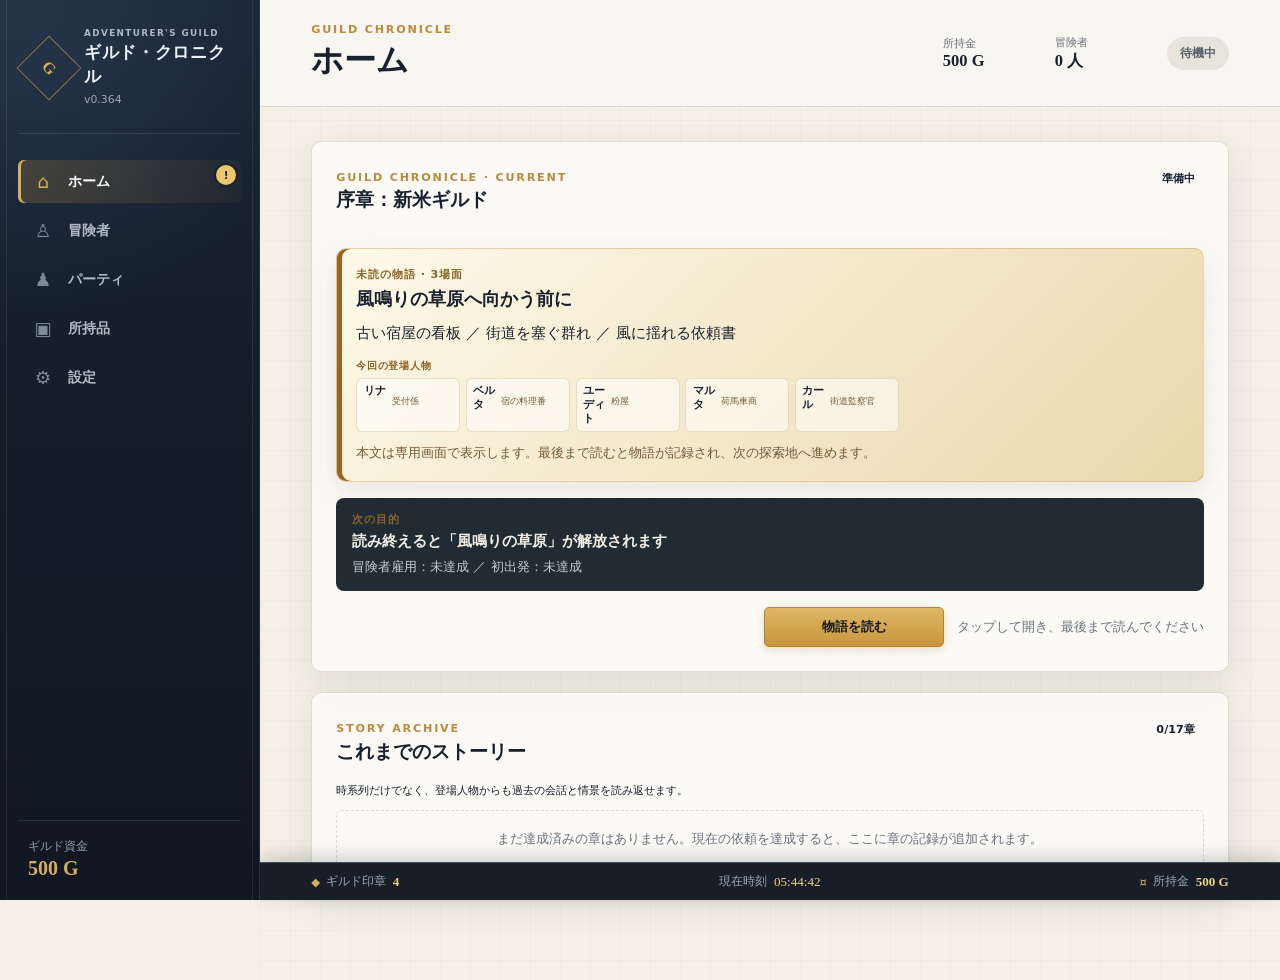
==== commit 0891248f: "feat: deepen story presentation and progression" ====
--- a/index.html
+++ b/index.html
@@ -5,7 +5,7 @@
   <meta name="viewport" content="width=device-width, initial-scale=1">
   <meta name="theme-color" content="#101723">
   <meta name="description" content="冒険者を育て、放置探索へ送り出すブラウザ向けギルド運営RPG。">
-  <title>ギルド・クロニクル v0.361</title>
+  <title>ギルド・クロニクル v0.364</title>
   <link rel="stylesheet" href="css/style.css">
 </head>
 <body>
@@ -13,7 +13,7 @@
     <aside class="sidebar">
       <div class="brand">
         <div class="brand-mark" aria-hidden="true">G</div>
-        <div><p class="eyebrow">ADVENTURER'S GUILD</p><h1>ギルド・クロニクル</h1><span>v0.361</span></div>
+        <div><p class="eyebrow">ADVENTURER'S GUILD</p><h1>ギルド・クロニクル</h1><span>v0.364</span></div>
       </div>
       <nav id="main-nav" class="main-nav" aria-label="メインメニュー"></nav>
       <div class="sidebar-footer">
--- a/css/style.css
+++ b/css/style.css
@@ -940,13 +940,32 @@
 .story-primary-action > small { color: var(--muted); }
 .story-read-button { min-width: min(100%,260px); }
 .story-reader-backdrop { padding: 0; background: rgba(4,8,13,.94); }
-.story-reader-modal { display: grid; grid-template-rows: auto minmax(0,1fr); width: min(760px,100%); height: min(900px,100dvh); max-height: 100dvh; padding: 0; overflow: hidden; text-align: left; border-radius: 0; background: #f6f0e2; }
+.story-reader-modal { display: grid; grid-template-rows: auto auto minmax(0,1fr); width: min(760px,100%); height: min(900px,100dvh); max-height: 100dvh; padding: 0; overflow: hidden; text-align: left; border-radius: 0; background: #f6f0e2; }
 .story-reader-heading { position: relative; z-index: 2; display: grid; grid-template-columns: 110px 1fr 110px; align-items: center; gap: 1rem; padding: .85rem 1rem; color: #f8edd5; background: linear-gradient(135deg,#16212a,#09131d); border-bottom: 2px solid #b98938; box-shadow: 0 4px 16px rgba(0,0,0,.22); }
 .story-reader-heading > div { text-align: center; }
 .story-reader-heading h2 { margin: .1rem 0 0; color: #fff8e8; font-family: Georgia,"Yu Mincho",serif; font-size: 1.2rem; }
 .story-reader-heading > span { text-align: right; color: #d8b974; font-size: .72rem; font-weight: 800; }
 .story-reader-heading .button { padding: .55rem .65rem; color: #e9dcc0; border-color: rgba(231,209,164,.35); }
+.story-reader-toc { display: flex; gap: .25rem; min-height: 44px; padding: .35rem .55rem; overflow-x: auto; background: #111c25; border-bottom: 1px solid rgba(185,137,56,.5); scrollbar-width: none; }
+.story-reader-toc::-webkit-scrollbar { display: none; }
+.story-reader-toc button { display: grid; grid-template-columns: 20px minmax(72px,auto); align-items: center; gap: .35rem; flex: 0 0 auto; max-width: 180px; padding: .32rem .48rem; color: #b7b3aa; background: transparent; border: 1px solid transparent; border-radius: 4px; text-align: left; cursor: pointer; }
+.story-reader-toc button small { display: grid; width: 20px; height: 20px; place-items: center; border-radius: 50%; color: #d7bc7c; background: rgba(215,188,124,.12); font-size: .6rem; }
+.story-reader-toc button span { overflow: hidden; font-size: .66rem; font-weight: 700; text-overflow: ellipsis; white-space: nowrap; }
+.story-reader-toc button.active { color: #fff7e4; border-color: rgba(215,188,124,.38); background: rgba(215,188,124,.1); }
 .story-reader-scroll { min-height: 0; padding: clamp(1.1rem,4vw,2.3rem) clamp(1rem,6vw,3.5rem) 5rem; overflow-y: auto; overscroll-behavior: contain; scroll-behavior: smooth; background: linear-gradient(90deg,rgba(148,107,45,.08) 1px,transparent 1px) 0 0/28px 28px,#f7f1e4; }
+.story-reader-previously,.story-reader-cast { max-width: 620px; margin: 0 auto 1.2rem; padding: 1rem 1.1rem; border: 1px solid rgba(139,100,42,.22); background: rgba(238,228,206,.72); }
+.story-reader-previously h3,.story-reader-cast h3 { margin: .15rem 0 .7rem; color: #43351f; font: 700 1rem Georgia,"Yu Mincho",serif; }
+.story-reader-previously ol { display: grid; gap: .55rem; margin: 0; padding: 0; list-style: none; }
+.story-reader-previously li { display: grid; grid-template-columns: minmax(0,1fr); gap: .1rem; padding-left: .65rem; border-left: 2px solid #b68a43; }
+.story-reader-previously li small { color: #94733e; font-size: .62rem; }
+.story-reader-previously li strong { color: #3d3121; font-size: .78rem; }
+.story-reader-previously li p { display: -webkit-box; margin: 0; overflow: hidden; color: #6d5b42; font-size: .72rem; line-height: 1.55; -webkit-box-orient: vertical; -webkit-line-clamp: 2; }
+.story-reader-cast > div { display: flex; gap: .45rem; overflow-x: auto; scrollbar-width: none; }
+.story-reader-cast > div::-webkit-scrollbar { display: none; }
+.story-reader-cast > div > span { display: grid; grid-template-columns: 34px minmax(72px,auto); grid-template-rows: auto auto; gap: 0 .4rem; flex: 0 0 auto; align-items: center; padding: .35rem .45rem; border-radius: 6px; background: rgba(255,255,255,.62); }
+.story-reader-cast img { grid-row: 1 / 3; width: 34px; height: 40px; object-fit: contain; object-position: center bottom; }
+.story-reader-cast b { align-self: end; font-size: .72rem; }
+.story-reader-cast small { align-self: start; color: #806a4c; font-size: .58rem; }
 .story-reader-scene { position: relative; max-width: 620px; margin: 0 auto 2.4rem; padding: 1.6rem clamp(1rem,4vw,2rem) 2rem; background: rgba(255,253,246,.9); border: 1px solid rgba(139,100,42,.24); box-shadow: 0 12px 34px rgba(67,47,19,.08); }
 .story-reader-scene::after { content: ""; position: absolute; right: 1.2rem; bottom: -.9rem; left: 1.2rem; height: 1px; background: linear-gradient(90deg,transparent,#b68b43,transparent); }
 .story-reader-scene header { display: flex; justify-content: space-between; gap: 1rem; padding-bottom: .8rem; color: #8a6428; border-bottom: 1px solid rgba(139,100,42,.2); font-size: .72rem; font-weight: 800; }
@@ -992,6 +1011,28 @@
 .story-companion-focus.compact img { width: 28px; height: 32px; }
 .story-companion-focus.compact small { display: none; }
 .story-companion-focus.compact strong { font-size: .72rem; }
+.story-cast-strip { display: grid; gap: .35rem; margin-top: .65rem; }
+.story-cast-strip > span { color: #8a6428; font-size: .62rem; font-weight: 800; letter-spacing: .07em; }
+.story-cast-strip > div { display: flex; gap: .35rem; overflow-x: auto; scrollbar-width: none; }
+.story-cast-strip > div::-webkit-scrollbar { display: none; }
+.story-cast-chip { display: grid; grid-template-columns: 28px auto; grid-template-rows: auto auto; flex: 0 0 auto; min-width: 104px; padding: .3rem .4rem; border: 1px solid rgba(139,100,42,.18); border-radius: 6px; background: rgba(255,255,255,.55); }
+.story-cast-chip img { grid-row: 1 / 3; width: 26px; height: 32px; object-fit: contain; object-position: center bottom; }
+.story-cast-chip b { font-size: .68rem; }
+.story-cast-chip small { color: var(--muted); font-size: .56rem; }
+.story-memory-brief { margin: .8rem 0; border: 1px solid rgba(115,91,51,.2); border-radius: 8px; background: rgba(238,233,221,.48); }
+.story-memory-brief > summary { display: flex; align-items: center; justify-content: space-between; gap: .6rem; min-height: 48px; padding: .55rem .7rem; cursor: pointer; list-style: none; }
+.story-memory-brief > summary::-webkit-details-marker,.story-character-archive > summary::-webkit-details-marker,.story-character-record > summary::-webkit-details-marker { display: none; }
+.story-memory-brief > summary span { display: grid; min-width: 0; }
+.story-memory-brief > summary small { color: #8b682f; font-size: .58rem; font-weight: 800; letter-spacing: .08em; }
+.story-memory-brief > summary strong { overflow: hidden; font-size: .78rem; text-overflow: ellipsis; white-space: nowrap; }
+.story-memory-brief > summary i,.story-character-record > summary i { color: #9b7333; font-style: normal; transition: transform .18s ease; }
+.story-memory-brief[open] > summary i,.story-character-record[open] > summary i { transform: rotate(90deg); }
+.story-memory-brief-body { padding: .65rem .7rem .75rem; border-top: 1px solid rgba(115,91,51,.14); }
+.story-memory-brief-body > p { margin: 0 0 .55rem; color: #655946; font-size: .76rem; line-height: 1.65; }
+.story-memory-links { display: flex; gap: .35rem; overflow-x: auto; scrollbar-width: none; }
+.story-memory-links button { display: grid; flex: 0 0 150px; padding: .38rem .45rem; color: var(--ink); background: rgba(255,255,255,.72); border: 1px solid rgba(115,91,51,.16); border-radius: 5px; text-align: left; cursor: pointer; }
+.story-memory-links small { color: #8b682f; font-size: .56rem; }
+.story-memory-links strong { overflow: hidden; font-size: .67rem; text-overflow: ellipsis; white-space: nowrap; }
 .companion-ledger-list { display: grid; gap: .65rem; margin-top: .85rem; }
 .companion-ledger-card { overflow: hidden; border: 1px solid rgba(87,72,49,.2); border-radius: 9px; background: rgba(255,255,255,.58); }
 .companion-ledger-card.is-joined { border-left: 4px solid #4f775e; }
@@ -1099,7 +1140,44 @@
 .story-event.dungeonEnding .story-event-marker, .story-event.optionalEnding .story-event-marker, .story-event.chapterEnding .story-event-marker { background: #3f7357; box-shadow: 0 0 0 1px #3f7357; }
 .story-event h4 { margin: .18rem 0 .25rem; }
 .story-event p { margin: 0; font-size: .88rem; line-height: 1.75; }
+.story-replay-button { margin-top: .45rem; padding: .3rem 0; color: #77521e; background: transparent; border: 0; border-bottom: 1px solid rgba(119,82,30,.35); font-size: .72rem; font-weight: 800; cursor: pointer; }
+.story-replay-button::after { content: " ›"; }
+.story-replay-button:hover,.story-replay-button:focus-visible { color: #3f2c12; border-bottom-color: currentColor; }
 .story-in-progress { margin-top: 1rem; padding-top: .25rem; border-top: 1px solid var(--line); }
+.story-archive-bookmark { display: grid; grid-template-columns: 30px minmax(0,1fr) auto; gap: .65rem; align-items: center; margin: .75rem 0; padding: .75rem; border: 1px solid rgba(151,113,45,.28); border-radius: 8px; background: linear-gradient(120deg,rgba(247,235,204,.72),rgba(255,255,255,.55)); }
+.story-archive-bookmark > span { color: #ae8038; font-size: 1.1rem; text-align: center; }
+.story-archive-bookmark > div { display: grid; min-width: 0; }
+.story-archive-bookmark small { color: #8a6428; font-size: .6rem; font-weight: 800; }
+.story-archive-bookmark strong { font-size: .84rem; }
+.story-archive-bookmark p { display: -webkit-box; margin: .15rem 0 0; overflow: hidden; color: var(--muted); font-size: .7rem; line-height: 1.5; -webkit-box-orient: vertical; -webkit-line-clamp: 2; }
+.story-archive-bookmark .button { min-height: 38px; padding: .4rem .55rem; font-size: .66rem; }
+.story-character-archive { margin: .7rem 0 1rem; border-block: 1px solid var(--line); }
+.story-character-archive > summary { display: flex; align-items: center; justify-content: space-between; gap: .65rem; min-height: 48px; padding: .55rem 0; cursor: pointer; list-style: none; }
+.story-character-archive > summary > span:first-child { display: grid; }
+.story-character-archive > summary small { color: #8a6428; font-size: .58rem; font-weight: 800; letter-spacing: .08em; }
+.story-character-archive > summary strong { font-size: .84rem; }
+.story-character-grid { display: grid; grid-template-columns: repeat(2,minmax(0,1fr)); gap: .4rem; padding-bottom: .7rem; }
+.story-character-record { min-width: 0; border: 1px solid rgba(105,87,60,.16); border-radius: 7px; background: rgba(255,255,255,.5); }
+.story-character-record > summary { display: grid; grid-template-columns: 38px minmax(0,1fr) 14px; gap: .45rem; align-items: center; min-height: 50px; padding: .42rem .5rem; cursor: pointer; list-style: none; }
+.story-character-record > summary img { width: 36px; height: 42px; border-radius: 4px; background: #efe7d7; object-fit: contain; object-position: center bottom; }
+.story-character-record > summary span { display: grid; min-width: 0; }
+.story-character-record > summary strong,.story-character-record > summary small { overflow: hidden; text-overflow: ellipsis; white-space: nowrap; }
+.story-character-record > summary strong { font-size: .74rem; }
+.story-character-record > summary small { color: var(--muted); font-size: .6rem; }
+.story-character-scenes { display: grid; gap: 1px; border-top: 1px solid rgba(105,87,60,.12); background: rgba(105,87,60,.12); }
+.story-character-scenes button { display: grid; gap: .08rem; min-width: 0; padding: .5rem .55rem; color: var(--ink); background: #fbf9f3; border: 0; text-align: left; cursor: pointer; }
+.story-character-scenes button span { color: #8a6428; font-size: .56rem; }
+.story-character-scenes button strong { font-size: .7rem; }
+.story-character-scenes button small { display: -webkit-box; overflow: hidden; color: var(--muted); font-size: .62rem; line-height: 1.4; -webkit-box-orient: vertical; -webkit-line-clamp: 2; }
+@media (max-width: 600px) {
+  .story-reader-toc { min-height: 40px; padding: .25rem .35rem; }
+  .story-reader-toc button { grid-template-columns: 18px minmax(64px,auto); padding: .28rem .35rem; }
+  .story-reader-previously,.story-reader-cast { margin-bottom: .75rem; padding: .7rem; }
+  .story-reader-previously li p { -webkit-line-clamp: 1; }
+  .story-archive-bookmark { grid-template-columns: 24px minmax(0,1fr); }
+  .story-archive-bookmark .button { grid-column: 2; justify-self: start; }
+  .story-character-grid { grid-template-columns: 1fr; }
+}
 .result-story-moments { display: grid; gap: .65rem; margin: 1rem 0; padding: .9rem; border: 1px solid rgba(176,138,69,.4); border-radius: 9px; background: #fff9e9; }
 .result-story-moments article { display: grid; gap: .2rem; padding-left: .7rem; border-left: 3px solid #b08a45; }
 .result-story-moments article + article { margin-top: .2rem; }
@@ -3210,3 +3288,30 @@
 .departure-restriction-warning,
 .fleet-restriction-warning { color: #9a3f35 !important; font-weight: 700; }
 .departure-restriction-ready { color: #2e6b45; font-weight: 700; }
+
+.character-boss-rivalries { margin: .75rem 0 0; padding-top: .7rem; border-top: 1px solid rgba(154,119,59,.24); }
+.character-boss-rivalries > strong { display: block; margin-bottom: .45rem; font-size: .82rem; color: var(--ink-soft); }
+.character-boss-rivalries > div { display: grid; grid-template-columns: repeat(auto-fit,minmax(145px,1fr)); gap: .4rem; }
+.character-boss-rivalries span { display: grid; grid-template-columns: 1.8rem 1fr; align-items: center; gap: .08rem .4rem; padding: .45rem; border: 1px solid rgba(142,104,46,.2); border-radius: 6px; background: rgba(255,255,255,.42); }
+.character-boss-rivalries i { grid-row: 1 / 4; display: grid; place-items: center; width: 1.7rem; height: 1.7rem; border-radius: 50%; background: #743d36; color: #fff3dc; font-style: normal; font-weight: 800; }
+.character-boss-rivalries .is-avenged i { background: #48644c; }
+.character-boss-rivalries small,.character-boss-rivalries b,.character-boss-rivalries em { min-width: 0; line-height: 1.2; }
+.character-boss-rivalries b { font-size: .78rem; }
+.character-boss-rivalries em { font-size: .68rem; color: var(--ink-soft); font-style: normal; }
+.dungeon-rivalry-lead { display: grid; grid-template-columns: auto 1fr; gap: .1rem .5rem; align-items: center; margin: .55rem .75rem; padding: .55rem .65rem; border-left: 3px solid #85473d; background: rgba(126,52,47,.08); }
+.dungeon-rivalry-lead span { grid-row: 1 / 3; padding: .2rem .35rem; border-radius: 4px; background: #754038; color: #fff4df; font-size: .68rem; font-weight: 800; }
+.dungeon-rivalry-lead strong { font-size: .82rem; }
+.dungeon-rivalry-lead small { color: var(--ink-soft); }
+.result-boss-rivalries { margin: .8rem 0; padding: .8rem; border: 1px solid rgba(125,68,56,.35); border-radius: 8px; background: linear-gradient(135deg,rgba(119,52,44,.09),rgba(173,133,63,.08)); }
+.result-boss-rivalries > div:last-child { display: grid; gap: .45rem; margin-top: .55rem; }
+.result-boss-rivalries article { display: grid; grid-template-columns: 2rem 1fr; gap: .55rem; align-items: center; padding: .5rem; background: rgba(255,255,255,.48); border-radius: 6px; }
+.result-boss-rivalries article > span { display: grid; place-items: center; width: 2rem; height: 2rem; border-radius: 50%; background: #754038; color: #fff4df; font-weight: 900; }
+.result-boss-rivalries article.is-avenged > span { background: #48644c; }
+.result-boss-rivalries article small,.result-boss-rivalries article strong { display: block; }
+.result-boss-rivalries .text-button { margin-top: .15rem; padding: 0; }
+.party-history-rivalries { margin-top: .55rem; }
+.party-history-rivalries > div { display: flex; flex-wrap: wrap; gap: .35rem; margin-top: .3rem; }
+.party-history-rivalries span { display: grid; grid-template-columns: 1.5rem auto; gap: 0 .35rem; align-items: center; padding: .35rem .5rem; border-radius: 5px; background: rgba(117,64,56,.09); }
+.party-history-rivalries i { grid-row: 1 / 3; font-style: normal; font-weight: 900; color: #754038; }
+.party-history-rivalries .is-avenged i { color: #48644c; }
+.party-history-rivalries small { color: var(--ink-soft); }
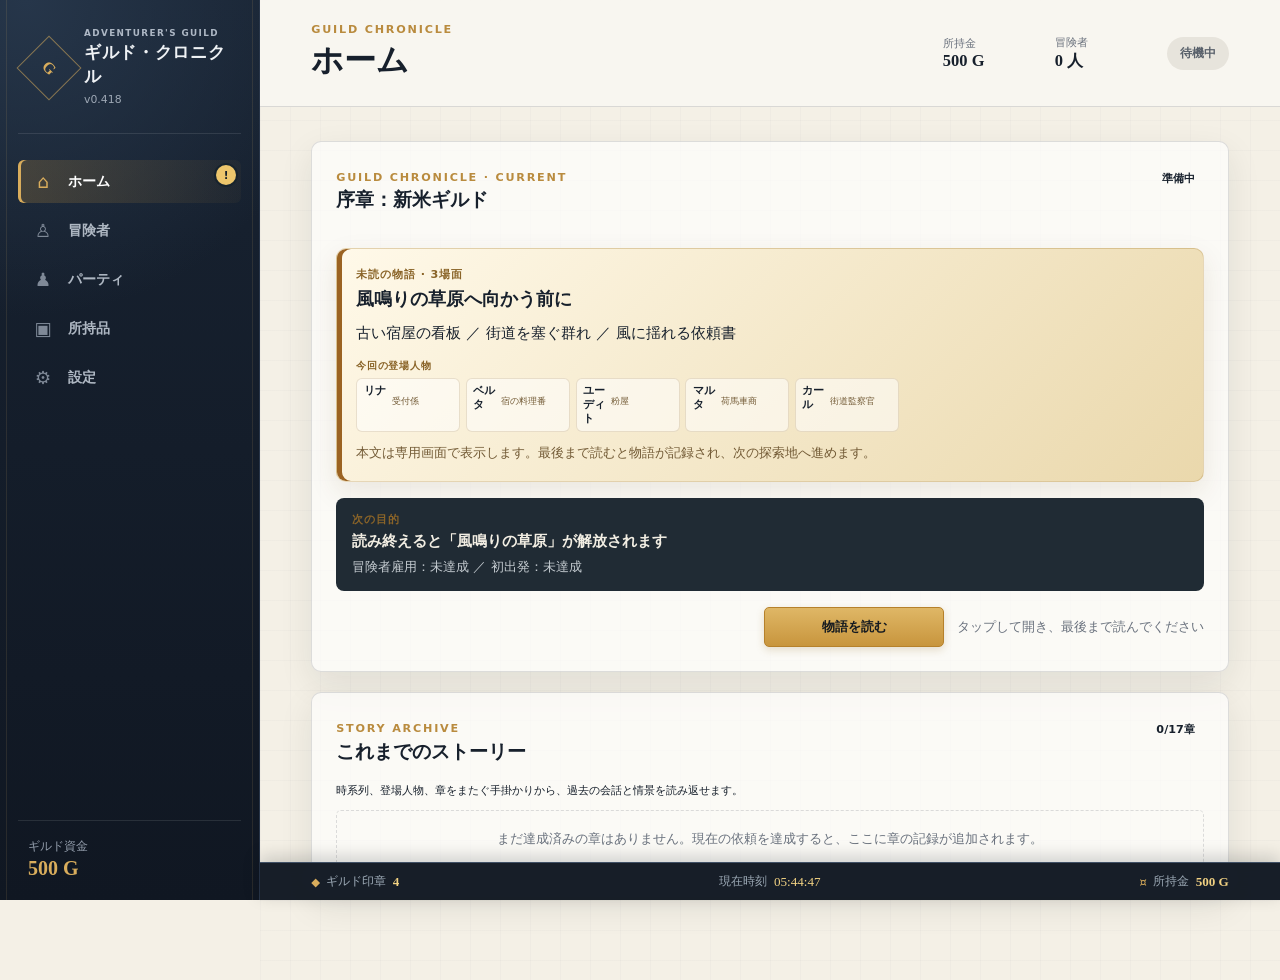
==== commit 0a64f143: "feat: expand story presentation and reading experience" ====
--- a/index.html
+++ b/index.html
@@ -5,7 +5,7 @@
   <meta name="viewport" content="width=device-width, initial-scale=1">
   <meta name="theme-color" content="#101723">
   <meta name="description" content="冒険者を育て、放置探索へ送り出すブラウザ向けギルド運営RPG。">
-  <title>ギルド・クロニクル v0.364</title>
+  <title>ギルド・クロニクル v0.418</title>
   <link rel="stylesheet" href="css/style.css">
 </head>
 <body>
@@ -13,7 +13,7 @@
     <aside class="sidebar">
       <div class="brand">
         <div class="brand-mark" aria-hidden="true">G</div>
-        <div><p class="eyebrow">ADVENTURER'S GUILD</p><h1>ギルド・クロニクル</h1><span>v0.364</span></div>
+        <div><p class="eyebrow">ADVENTURER'S GUILD</p><h1>ギルド・クロニクル</h1><span>v0.418</span></div>
       </div>
       <nav id="main-nav" class="main-nav" aria-label="メインメニュー"></nav>
       <div class="sidebar-footer">
@@ -102,6 +102,7 @@
   <script defer src="data/guildServices.js"></script>
   <script defer src="data/companions.js"></script>
   <script defer src="data/companionStories.js"></script>
+  <script defer src="data/storyRouteConversations.js"></script>
   <script defer src="data/storyDialogues.js"></script>
   <script defer src="data/dungeonPartyRestrictions.js"></script>
   <script defer src="data/masterValidation.js"></script>
@@ -110,6 +111,7 @@
   <script defer src="js/recurringMissions.js"></script>
   <script defer src="js/storage.js"></script>
   <script defer src="js/save.js"></script>
+  <script defer src="js/storyReaderBookmark.js"></script>
   <script defer src="js/gameState.js"></script>
   <script defer src="js/accessCodes.js"></script>
   <script defer src="js/equipmentSkills.js"></script>
--- a/css/style.css
+++ b/css/style.css
@@ -940,21 +940,52 @@
 .story-primary-action > small { color: var(--muted); }
 .story-read-button { min-width: min(100%,260px); }
 .story-reader-backdrop { padding: 0; background: rgba(4,8,13,.94); }
-.story-reader-modal { display: grid; grid-template-rows: auto auto minmax(0,1fr); width: min(760px,100%); height: min(900px,100dvh); max-height: 100dvh; padding: 0; overflow: hidden; text-align: left; border-radius: 0; background: #f6f0e2; }
+.story-reader-modal { --story-body-size: 1rem; --story-dialogue-size: .94rem; display: grid; grid-template-rows: auto auto minmax(0,1fr); width: min(760px,100%); height: min(900px,100dvh); max-height: 100dvh; padding: 0; overflow: hidden; text-align: left; border-radius: 0; background: #f6f0e2; }
+.story-reader-modal[data-story-text-size="small"] { --story-body-size: .9rem; --story-dialogue-size: .84rem; }
+.story-reader-modal[data-story-text-size="large"] { --story-body-size: 1.12rem; --story-dialogue-size: 1.05rem; }
 .story-reader-heading { position: relative; z-index: 2; display: grid; grid-template-columns: 110px 1fr 110px; align-items: center; gap: 1rem; padding: .85rem 1rem; color: #f8edd5; background: linear-gradient(135deg,#16212a,#09131d); border-bottom: 2px solid #b98938; box-shadow: 0 4px 16px rgba(0,0,0,.22); }
 .story-reader-heading > div { text-align: center; }
 .story-reader-heading h2 { margin: .1rem 0 0; color: #fff8e8; font-family: Georgia,"Yu Mincho",serif; font-size: 1.2rem; }
-.story-reader-heading > span { text-align: right; color: #d8b974; font-size: .72rem; font-weight: 800; }
+.story-reader-duration { display: block; margin-top: .12rem; color: #b9af9d; font-size: .58rem; font-weight: 600; }
+.story-reader-status { display: grid; justify-items: end; gap: .08rem; min-width: 0; color: #d8b974; }
+.story-reader-status span { font-size: .62rem; font-weight: 700; }
+.story-reader-status strong { font-size: .7rem; white-space: nowrap; }
+.story-reader-status progress { width: 100%; height: 3px; overflow: hidden; border: 0; border-radius: 999px; background: rgba(255,255,255,.12); appearance: none; }
+.story-reader-status progress::-webkit-progress-bar { background: rgba(255,255,255,.12); }
+.story-reader-status progress::-webkit-progress-value { background: #d7b566; }
+.story-reader-status progress::-moz-progress-bar { background: #d7b566; }
 .story-reader-heading .button { padding: .55rem .65rem; color: #e9dcc0; border-color: rgba(231,209,164,.35); }
 .story-reader-toc { display: flex; gap: .25rem; min-height: 44px; padding: .35rem .55rem; overflow-x: auto; background: #111c25; border-bottom: 1px solid rgba(185,137,56,.5); scrollbar-width: none; }
 .story-reader-toc::-webkit-scrollbar { display: none; }
-.story-reader-toc button { display: grid; grid-template-columns: 20px minmax(72px,auto); align-items: center; gap: .35rem; flex: 0 0 auto; max-width: 180px; padding: .32rem .48rem; color: #b7b3aa; background: transparent; border: 1px solid transparent; border-radius: 4px; text-align: left; cursor: pointer; }
+.story-reader-toc button { display: grid; grid-template-columns: 20px minmax(72px,auto) auto; align-items: center; gap: .35rem; flex: 0 0 auto; max-width: 220px; padding: .32rem .48rem; color: #b7b3aa; background: transparent; border: 1px solid transparent; border-radius: 4px; text-align: left; cursor: pointer; }
 .story-reader-toc button small { display: grid; width: 20px; height: 20px; place-items: center; border-radius: 50%; color: #d7bc7c; background: rgba(215,188,124,.12); font-size: .6rem; }
 .story-reader-toc button span { overflow: hidden; font-size: .66rem; font-weight: 700; text-overflow: ellipsis; white-space: nowrap; }
+.story-reader-toc button > i { color: #86847f; font-size: .54rem; font-style: normal; white-space: nowrap; }
 .story-reader-toc button.active { color: #fff7e4; border-color: rgba(215,188,124,.38); background: rgba(215,188,124,.1); }
+.story-reader-toc button.passed small { color: #15212b; background: #d7bc7c; }
+.story-reader-text-controls { position: sticky; left: 0; z-index: 2; display: flex; align-items: center; gap: .2rem; flex: 0 0 auto; padding-right: .35rem; background: #111c25; border-right: 1px solid rgba(215,188,124,.22); }
+.story-reader-text-controls > span { padding: 0 .15rem; color: #a8a49c; font-size: .58rem; font-weight: 700; }
+.story-reader-text-controls > div { display: flex; gap: .15rem; }
+.story-reader-focus-status { display: none; align-items: center; gap: .4rem; flex: 0 0 auto; padding: 0 .35rem; color: #eadbb9; border-left: 1px solid rgba(215,188,124,.22); }
+.story-reader-modal:not([data-story-speaker-focus=""]) .story-reader-focus-status { display: flex; }
+.story-reader-focus-status span { font-size: .6rem; font-weight: 700; white-space: nowrap; }
+.story-reader-focus-status button { display: block; min-width: auto; height: 28px; padding: 0 .45rem; color: #142029; border-color: #d7bc7c; background: #d7bc7c; font-size: .58rem; font-weight: 800; text-align: center; }
+.story-reader-toc .story-reader-text-controls button { display: grid; width: auto; min-width: 30px; height: 28px; place-items: center; padding: 0 .38rem; color: #d7bc7c; border: 1px solid rgba(215,188,124,.26); border-radius: 4px; background: rgba(215,188,124,.06); font-size: .62rem; text-align: center; }
+.story-reader-modal[data-story-text-size="small"] .story-reader-text-controls button[data-story-size="small"],.story-reader-modal[data-story-text-size="standard"] .story-reader-text-controls button[data-story-size="standard"],.story-reader-modal[data-story-text-size="large"] .story-reader-text-controls button[data-story-size="large"] { color: #15212b; background: #d7bc7c; }
+.story-reader-modal[data-story-layout="comfortable"] .story-reader-text-controls button[data-story-layout="comfortable"],.story-reader-modal[data-story-layout="compact"] .story-reader-text-controls button[data-story-layout="compact"] { color: #15212b; background: #d7bc7c; }
+.story-reader-modal[data-story-theme="paper"] .story-reader-text-controls button[data-story-theme="paper"],.story-reader-modal[data-story-theme="night"] .story-reader-text-controls button[data-story-theme="night"] { color: #15212b; background: #d7bc7c; }
 .story-reader-scroll { min-height: 0; padding: clamp(1.1rem,4vw,2.3rem) clamp(1rem,6vw,3.5rem) 5rem; overflow-y: auto; overscroll-behavior: contain; scroll-behavior: smooth; background: linear-gradient(90deg,rgba(148,107,45,.08) 1px,transparent 1px) 0 0/28px 28px,#f7f1e4; }
 .story-reader-previously,.story-reader-cast { max-width: 620px; margin: 0 auto 1.2rem; padding: 1rem 1.1rem; border: 1px solid rgba(139,100,42,.22); background: rgba(238,228,206,.72); }
-.story-reader-previously h3,.story-reader-cast h3 { margin: .15rem 0 .7rem; color: #43351f; font: 700 1rem Georgia,"Yu Mincho",serif; }
+.story-reader-aid-summary { display: grid; grid-template-columns: minmax(0,1fr) auto 18px; gap: .65rem; align-items: center; cursor: pointer; list-style: none; }
+.story-reader-aid-summary::-webkit-details-marker { display: none; }
+.story-reader-aid-summary > span { display: grid; gap: .08rem; }
+.story-reader-aid-summary small { color: #9b7337; font-size: .56rem; font-weight: 800; letter-spacing: .12em; }
+.story-reader-aid-summary strong { color: #43351f; font: 700 .9rem Georgia,"Yu Mincho",serif; }
+.story-reader-aid-summary > i { color: #7d6a4f; font-size: .64rem; font-style: normal; }
+.story-reader-aid-summary > b { color: #a47a39; font-size: .9rem; transition: transform .16s ease; }
+.story-reader-previously[open] > .story-reader-aid-summary > b,.story-reader-cast[open] > .story-reader-aid-summary > b { transform: rotate(45deg); }
+.story-reader-previously > ol,.story-reader-cast > .story-reader-cast-hint { margin-top: .75rem; padding-top: .75rem; border-top: 1px solid rgba(139,100,42,.16); }
+.story-reader-cast-hint { margin-bottom: .7rem; color: #7d6a4f; font-size: .66rem; line-height: 1.5; }
 .story-reader-previously ol { display: grid; gap: .55rem; margin: 0; padding: 0; list-style: none; }
 .story-reader-previously li { display: grid; grid-template-columns: minmax(0,1fr); gap: .1rem; padding-left: .65rem; border-left: 2px solid #b68a43; }
 .story-reader-previously li small { color: #94733e; font-size: .62rem; }
@@ -962,28 +993,63 @@
 .story-reader-previously li p { display: -webkit-box; margin: 0; overflow: hidden; color: #6d5b42; font-size: .72rem; line-height: 1.55; -webkit-box-orient: vertical; -webkit-line-clamp: 2; }
 .story-reader-cast > div { display: flex; gap: .45rem; overflow-x: auto; scrollbar-width: none; }
 .story-reader-cast > div::-webkit-scrollbar { display: none; }
-.story-reader-cast > div > span { display: grid; grid-template-columns: 34px minmax(72px,auto); grid-template-rows: auto auto; gap: 0 .4rem; flex: 0 0 auto; align-items: center; padding: .35rem .45rem; border-radius: 6px; background: rgba(255,255,255,.62); }
-.story-reader-cast img { grid-row: 1 / 3; width: 34px; height: 40px; object-fit: contain; object-position: center bottom; }
-.story-reader-cast b { align-self: end; font-size: .72rem; }
-.story-reader-cast small { align-self: start; color: #806a4c; font-size: .58rem; }
+.story-reader-cast details { flex: 0 0 210px; align-self: flex-start; overflow: hidden; border: 1px solid rgba(139,100,42,.16); border-radius: 6px; background: rgba(255,255,255,.62); }
+.story-reader-cast summary { display: grid; grid-template-columns: 34px minmax(0,1fr) 16px; gap: .4rem; align-items: center; padding: .35rem .45rem; cursor: pointer; list-style: none; }
+.story-reader-cast summary::-webkit-details-marker { display: none; }
+.story-reader-cast summary > span:not(.story-reader-cast-mark) { display: grid; min-width: 0; gap: .08rem; }
+.story-reader-cast img,.story-reader-cast-mark { width: 34px; height: 40px; object-fit: contain; object-position: center bottom; }
+.story-reader-cast-mark { display: grid; place-items: center; border-radius: 4px; color: #f7ecd5; background: #273640; font: 700 .86rem Georgia,"Yu Mincho",serif; }
+.story-reader-cast b { overflow: hidden; font-size: .72rem; text-overflow: ellipsis; white-space: nowrap; }
+.story-reader-cast small { overflow: hidden; color: #806a4c; font-size: .58rem; text-overflow: ellipsis; white-space: nowrap; }
+.story-reader-cast summary i { color: #a47a39; font-size: .75rem; font-style: normal; transition: transform .16s ease; }
+.story-reader-cast details[open] summary i { transform: rotate(45deg); }
+.story-reader-cast details > p { margin: 0; padding: .55rem .65rem .65rem; color: #594a36; border-top: 1px solid rgba(139,100,42,.14); font-size: .68rem; line-height: 1.65; text-align: left; }
 .story-reader-scene { position: relative; max-width: 620px; margin: 0 auto 2.4rem; padding: 1.6rem clamp(1rem,4vw,2rem) 2rem; background: rgba(255,253,246,.9); border: 1px solid rgba(139,100,42,.24); box-shadow: 0 12px 34px rgba(67,47,19,.08); }
 .story-reader-scene::after { content: ""; position: absolute; right: 1.2rem; bottom: -.9rem; left: 1.2rem; height: 1px; background: linear-gradient(90deg,transparent,#b68b43,transparent); }
 .story-reader-scene header { display: flex; justify-content: space-between; gap: 1rem; padding-bottom: .8rem; color: #8a6428; border-bottom: 1px solid rgba(139,100,42,.2); font-size: .72rem; font-weight: 800; }
+.story-reader-bridge { display: grid; grid-template-columns: 22px minmax(0,1fr); gap: .55rem; align-items: start; margin: .8rem 0 1rem; padding: .6rem .7rem; color: #6b5a42; border-left: 2px solid #b68a43; background: rgba(237,226,202,.55); }
+.story-reader-bridge > span { color: #a27635; font-size: .8rem; line-height: 1.4; }
+.story-reader-bridge > div { display: grid; min-width: 0; gap: .08rem; }
+.story-reader-bridge small { color: #9a7134; font-size: .56rem; font-weight: 800; letter-spacing: .08em; }
+.story-reader-bridge strong { color: #483923; font-size: .7rem; }
+.story-reader-bridge p { display: -webkit-box; margin: .08rem 0 0; overflow: hidden; color: #756247; font-size: .64rem; line-height: 1.5; text-align: left; -webkit-box-orient: vertical; -webkit-line-clamp: 2; }
 .story-reader-scene h3 { margin: 1.2rem 0 1rem; color: #261e15; font-family: Georgia,"Yu Mincho",serif; font-size: clamp(1.25rem,4vw,1.7rem); text-align: center; letter-spacing: .05em; }
-.story-reader-scene p { margin: 0 0 1rem; color: #332a20; font-family: Georgia,"Yu Mincho",serif; font-size: 1rem; line-height: 2.15; text-align: justify; }
+.story-reader-scene p { margin: 0 0 1rem; color: #332a20; font-family: Georgia,"Yu Mincho",serif; font-size: var(--story-body-size); line-height: 2.15; text-align: justify; }
 .story-reader-script { display: grid; gap: .9rem; }
 .story-reader-script > .story-reader-narration { margin: 0; }
 .story-reader-setting { display: flex; align-items: flex-start; gap: .6rem; margin: .1rem 0 .35rem; padding: .75rem .85rem; color: #6f5b3e; border-block: 1px solid rgba(139,100,42,.22); background: rgba(225,211,181,.28); }
 .story-reader-setting > span { flex: 0 0 auto; color: #a67832; line-height: 1.8; }
 .story-reader-setting p { margin: 0; color: inherit; font-size: .84rem; line-height: 1.8; text-align: left; }
-.story-reader-dialogue { display: grid; grid-template-columns: 92px minmax(0,1fr); gap: .8rem; margin: .15rem 0; padding: .8rem .9rem; border: 1px solid rgba(116,91,53,.2); border-left: 3px solid #b68a43; border-radius: 7px; background: rgba(255,255,255,.66); box-shadow: 0 4px 12px rgba(65,46,20,.05); }
-.story-reader-speaker { display: flex; align-items: center; gap: .5rem; min-width: 0; }
+.story-reader-dialogue { --speaker-accent: #a97834; --speaker-wash: rgba(169,120,52,.06); position: relative; display: grid; grid-template-columns: 92px minmax(0,1fr); gap: .8rem; margin: .15rem 0; padding: .8rem .9rem; border: 1px solid rgba(116,91,53,.2); border-left: 3px solid var(--speaker-accent); border-radius: 7px; background: linear-gradient(105deg,var(--speaker-wash),rgba(255,255,255,.7) 34%); box-shadow: 0 4px 12px rgba(65,46,20,.05); }
+.story-speaker-tone-0 { --speaker-accent: #9b6b2f; --speaker-wash: rgba(155,107,47,.09); }
+.story-speaker-tone-1 { --speaker-accent: #536f8a; --speaker-wash: rgba(83,111,138,.09); }
+.story-speaker-tone-2 { --speaker-accent: #7a668f; --speaker-wash: rgba(122,102,143,.09); }
+.story-speaker-tone-3 { --speaker-accent: #4f7b68; --speaker-wash: rgba(79,123,104,.09); }
+.story-speaker-tone-4 { --speaker-accent: #9a5f55; --speaker-wash: rgba(154,95,85,.09); }
+.story-speaker-tone-5 { --speaker-accent: #72764e; --speaker-wash: rgba(114,118,78,.09); }
+.story-speaker-tone-6 { --speaker-accent: #6c7185; --speaker-wash: rgba(108,113,133,.09); }
+.story-reader-speaker { display: flex; align-items: center; gap: .5rem; min-width: 0; padding: 0; color: inherit; border: 0; background: transparent; text-align: left; cursor: pointer; }
 .story-reader-speaker > img,.story-reader-speaker > span { width: 38px; height: 46px; flex: 0 0 auto; border-radius: 5px; background: #ebe1cd; object-fit: contain; object-position: center bottom; }
-.story-reader-speaker > span { display: grid; place-items: center; color: #f8ecd2; background: linear-gradient(145deg,#3a4852,#17242e); font-family: Georgia,"Yu Mincho",serif; font-size: 1.05rem; }
-.story-reader-speaker > div { display: grid; min-width: 0; gap: .1rem; }
-.story-reader-speaker strong { color: #473820; font-size: .78rem; line-height: 1.35; }
+.story-reader-speaker > span:first-child { display: grid; place-items: center; color: #f8ecd2; background: linear-gradient(145deg,#3a4852,#17242e); font-family: Georgia,"Yu Mincho",serif; font-size: 1.05rem; }
+.story-reader-speaker > span:last-child { display: grid; min-width: 0; width: auto; height: auto; gap: .1rem; border-radius: 0; background: transparent; }
+.story-reader-speaker strong { color: var(--speaker-accent); font-size: .78rem; line-height: 1.35; }
 .story-reader-speaker small { color: #8a704c; font-size: .62rem; line-height: 1.35; }
-.story-reader-dialogue > p { align-self: center; margin: 0; font-size: .94rem; line-height: 1.9; text-align: left; }
+.story-reader-dialogue > p { align-self: center; margin: 0; font-size: var(--story-dialogue-size); line-height: 1.9; text-align: left; }
+.story-reader-dialogue.is-reply { margin-left: .55rem; }
+.story-reader-dialogue.is-reply::before,.story-reader-dialogue.is-continuation::before { content: ""; position: absolute; top: -.92rem; left: 1rem; width: .7rem; height: .9rem; border-left: 1px solid color-mix(in srgb,var(--speaker-accent) 45%,transparent); border-bottom: 1px solid color-mix(in srgb,var(--speaker-accent) 45%,transparent); border-radius: 0 0 0 6px; pointer-events: none; }
+.story-reader-dialogue.is-reply::after { content: "◆"; position: absolute; top: -.38rem; left: 1.55rem; color: var(--speaker-accent); background: #fffdf6; font-size: .42rem; line-height: 1; pointer-events: none; }
+.story-reader-dialogue.is-continuation { margin-top: -.35rem; border-top-color: transparent; border-radius: 0 0 7px 7px; }
+.story-reader-dialogue { transition: opacity .16s ease,box-shadow .16s ease,transform .16s ease; }
+.story-reader-dialogue.is-speaker-muted { opacity: .28; }
+.story-reader-dialogue.is-speaker-focused { box-shadow: 0 0 0 2px var(--speaker-accent),0 7px 18px rgba(65,46,20,.1); transform: translateX(2px); }
+.story-reader-speaker:focus-visible { outline: 2px solid var(--speaker-accent); outline-offset: 3px; border-radius: 4px; }
+.story-reader-scene-ending { display: flex; align-items: center; justify-content: space-between; gap: 1rem; margin-top: 1.35rem; padding-top: 1rem; border-top: 1px solid rgba(139,100,42,.2); }
+.story-reader-scene-ending > span { display: grid; gap: .1rem; }
+.story-reader-scene-ending small { color: #96733c; font-size: .6rem; letter-spacing: .12em; }
+.story-reader-scene-ending strong { color: #4a3923; font: 700 .78rem Georgia,"Yu Mincho",serif; }
+.story-reader-scene-ending button { display: flex; align-items: center; gap: .55rem; max-width: 70%; padding: .55rem .7rem; color: #4b3820; border: 1px solid rgba(139,100,42,.3); border-radius: 6px; background: #f3e7ce; font-size: .72rem; font-weight: 700; text-align: left; cursor: pointer; }
+.story-reader-scene-ending button i { color: #9b6d27; font-style: normal; }
+.story-reader-scene-ending.final > i { color: #a6752c; }
 
 .service-keeper { display: grid; grid-template-columns: 44px minmax(0,1fr); gap: .7rem; align-items: center; margin: 0 0 .8rem; padding: .65rem .8rem; border: 1px solid rgba(116,91,53,.22); border-left: 3px solid var(--gold, #b68a43); border-radius: 8px; background: rgba(255,255,255,.62); }
 .service-keeper > span { display: grid; width: 42px; height: 42px; place-items: center; border-radius: 50%; background: #182635; color: #f1d28b; font-family: serif; font-size: 1.15rem; }
@@ -1001,6 +1067,63 @@
 .story-reader-ending p { margin: 0 auto 1.2rem; }
 .story-reader-ending .button { min-width: min(100%,280px); }
 .story-reader-ending .button:disabled { opacity: .4; }
+.story-reader-ending-notes { max-width: 540px; margin: 1rem auto; padding: .8rem; border: 1px solid rgba(139,100,42,.24); border-radius: 7px; background: rgba(255,253,246,.72); text-align: left; }
+.story-reader-ending-notes h3 { margin: 0 0 .6rem; color: #7f5f2d; font: 700 .76rem Georgia,"Yu Mincho",serif; letter-spacing: .05em; }
+.story-reader-ending-notes ol { display: grid; gap: .5rem; margin: 0; padding: 0; list-style: none; }
+.story-reader-ending-notes li { display: grid; grid-template-columns: 22px minmax(0,1fr); gap: .5rem; align-items: start; }
+.story-reader-ending-notes li > span { display: grid; width: 22px; height: 22px; place-items: center; border-radius: 50%; color: #fff9e9; background: #9a7438; font-size: .6rem; font-weight: 800; }
+.story-reader-ending-notes li > div { display: grid; min-width: 0; gap: .08rem; }
+.story-reader-ending-notes li strong { color: #44351f; font-size: .72rem; }
+.story-reader-ending-notes li p { display: -webkit-box; margin: 0; overflow: hidden; color: #6d5a3e; font-size: .66rem; line-height: 1.5; text-align: left; -webkit-box-orient: vertical; -webkit-line-clamp: 2; }
+.story-reader-thread-notes { max-width: 540px; margin: 1rem auto; padding: .85rem; color: #eef4ed; border: 1px solid rgba(184,199,164,.35); border-radius: 7px; background: linear-gradient(145deg,#26382f,#182920); text-align: left; }
+.story-reader-thread-notes > h3 { margin: 0 0 .65rem; color: #d7c482; font: 700 .78rem Georgia,"Yu Mincho",serif; letter-spacing: .05em; }
+.story-reader-thread-notes article { display: grid; grid-template-columns: 38px minmax(0,1fr); gap: .6rem; align-items: start; padding: .55rem 0; border-top: 1px solid rgba(255,255,255,.1); }
+.story-reader-thread-notes article:first-of-type { padding-top: 0; border-top: 0; }
+.story-reader-thread-notes article > span { display: grid; min-height: 28px; place-items: center; padding: .18rem; color: #f5e6af; border: 1px solid rgba(215,196,130,.38); border-radius: 4px; font-size: .56rem; font-weight: 800; }
+.story-reader-thread-notes article.resolved > span { color: #15291d; background: #a8c49d; border-color: #a8c49d; }
+.story-reader-thread-notes article > div { display: grid; gap: .18rem; }
+.story-reader-thread-notes article strong { color: #f7efdb; font-size: .72rem; }
+.story-reader-thread-notes article p { margin: 0; color: #d7dfd4; font-size: .66rem; line-height: 1.55; text-align: left; }
+.story-reader-thread-notes article small { display: grid; grid-template-columns: auto minmax(0,1fr); gap: .35rem; margin-top: .18rem; color: #b9c9b6; font-size: .6rem; line-height: 1.5; }
+.story-reader-thread-notes article small b { color: #d7c482; white-space: nowrap; }
+.story-reader-modal[data-story-theme="night"] { background: #111a20; }
+.story-reader-modal[data-story-theme="night"] .story-reader-scroll { color: #e8e0d2; background: linear-gradient(90deg,rgba(208,183,126,.04) 1px,transparent 1px) 0 0/28px 28px,#121c22; }
+.story-reader-modal[data-story-theme="night"] .story-reader-previously,.story-reader-modal[data-story-theme="night"] .story-reader-cast,.story-reader-modal[data-story-theme="night"] .story-reader-scene,.story-reader-modal[data-story-theme="night"] .story-reader-ending-notes { border-color: rgba(208,183,126,.26); background: rgba(25,36,43,.96); box-shadow: 0 12px 34px rgba(0,0,0,.18); }
+.story-reader-modal[data-story-theme="night"] .story-reader-cast details { border-color: rgba(208,183,126,.2); background: rgba(10,18,24,.55); }
+.story-reader-modal[data-story-theme="night"] .story-reader-aid-summary strong,.story-reader-modal[data-story-theme="night"] .story-reader-previously li strong,.story-reader-modal[data-story-theme="night"] .story-reader-cast b,.story-reader-modal[data-story-theme="night"] .story-reader-scene h3,.story-reader-modal[data-story-theme="night"] .story-reader-scene p,.story-reader-modal[data-story-theme="night"] .story-reader-dialogue > p,.story-reader-modal[data-story-theme="night"] .story-reader-scene-ending strong,.story-reader-modal[data-story-theme="night"] .story-reader-ending strong,.story-reader-modal[data-story-theme="night"] .story-reader-ending-notes li strong { color: #f0e7d7; }
+.story-reader-modal[data-story-theme="night"] .story-reader-aid-summary > i,.story-reader-modal[data-story-theme="night"] .story-reader-cast-hint,.story-reader-modal[data-story-theme="night"] .story-reader-previously li p,.story-reader-modal[data-story-theme="night"] .story-reader-cast small,.story-reader-modal[data-story-theme="night"] .story-reader-cast details > p,.story-reader-modal[data-story-theme="night"] .story-reader-ending-notes li p { color: #b9ad99; }
+.story-reader-modal[data-story-theme="night"] .story-reader-bridge { color: #c5b79e; background: rgba(208,183,126,.08); }
+.story-reader-modal[data-story-theme="night"] .story-reader-bridge strong { color: #eadfc9; }
+.story-reader-modal[data-story-theme="night"] .story-reader-bridge p { color: #b8aa94; }
+.story-reader-modal[data-story-theme="night"] .story-reader-setting { color: #c9baa1; background: rgba(208,183,126,.06); }
+.story-reader-modal[data-story-theme="night"] .story-reader-dialogue { border-color: rgba(208,183,126,.18); background: linear-gradient(105deg,var(--speaker-wash),rgba(14,23,29,.82) 34%); box-shadow: 0 4px 12px rgba(0,0,0,.16); }
+.story-reader-modal[data-story-theme="night"] .story-reader-dialogue.is-reply::after { background: #19242b; }
+.story-reader-modal[data-story-theme="night"] .story-reader-speaker small { color: #b2a58f; }
+.story-reader-modal[data-story-theme="night"] .story-reader-character { color: #f0e7d7; background: #202e36; }
+.story-reader-modal[data-story-theme="night"] .story-reader-character img { background: #2a3941; }
+.story-reader-modal[data-story-theme="night"] .story-reader-character small,.story-reader-modal[data-story-theme="night"] .story-reader-character em { color: #b8aa94; }
+.story-reader-modal[data-story-theme="night"] .story-reader-scene-ending button { color: #ecdfc8; border-color: rgba(208,183,126,.3); background: #26343b; }
+.story-reader-modal[data-story-theme="night"] .story-reader-ending-notes h3 { color: #d9bb7c; }
+.story-reader-modal[data-story-layout="compact"] .story-reader-scroll { padding-top: .65rem; }
+.story-reader-modal[data-story-layout="compact"] .story-reader-previously,.story-reader-modal[data-story-layout="compact"] .story-reader-cast { margin-bottom: .65rem; padding: .65rem .75rem; }
+.story-reader-modal[data-story-layout="compact"] .story-reader-scene { margin-bottom: .8rem; padding: .75rem .8rem 1rem; }
+.story-reader-modal[data-story-layout="compact"] .story-reader-scene h3 { margin: .65rem 0 .55rem; font-size: 1.08rem; }
+.story-reader-modal[data-story-layout="compact"] .story-reader-bridge { margin: .45rem 0 .6rem; padding: .4rem .5rem; }
+.story-reader-modal[data-story-layout="compact"] .story-reader-bridge p { -webkit-line-clamp: 1; }
+.story-reader-modal[data-story-layout="compact"] .story-reader-script { gap: .35rem; }
+.story-reader-modal[data-story-layout="compact"] .story-reader-setting { margin: 0; padding: .4rem .55rem; }
+.story-reader-modal[data-story-layout="compact"] .story-reader-setting p { font-size: .72rem; line-height: 1.55; }
+.story-reader-modal[data-story-layout="compact"] .story-reader-narration { font-size: calc(var(--story-body-size) * .94); line-height: 1.72; }
+.story-reader-modal[data-story-layout="compact"] .story-reader-dialogue { grid-template-columns: 78px minmax(0,1fr); gap: .45rem; margin: 0; padding: .42rem .55rem; border-radius: 4px; box-shadow: none; }
+.story-reader-modal[data-story-layout="compact"] .story-reader-dialogue.is-reply { margin-left: .35rem; }
+.story-reader-modal[data-story-layout="compact"] .story-reader-dialogue.is-continuation { margin-top: -.18rem; }
+.story-reader-modal[data-story-layout="compact"] .story-reader-speaker > img,.story-reader-modal[data-story-layout="compact"] .story-reader-speaker > span:first-child { display: none; }
+.story-reader-modal[data-story-layout="compact"] .story-reader-speaker strong { font-size: .68rem; }
+.story-reader-modal[data-story-layout="compact"] .story-reader-speaker small { font-size: .53rem; }
+.story-reader-modal[data-story-layout="compact"] .story-reader-dialogue > p { font-size: calc(var(--story-dialogue-size) * .95); line-height: 1.6; }
+.story-reader-modal[data-story-layout="compact"] .story-reader-scene-ending { margin-top: .65rem; padding-top: .6rem; }
+.story-reader-modal[data-story-layout="compact"] .story-reader-ending-notes { margin: .65rem auto; padding: .6rem; }
+.story-reader-modal[data-story-layout="compact"] .story-reader-thread-notes { margin: .65rem auto; padding: .6rem; }
 .story-companion-focus { display: flex; align-items: center; gap: .65rem; margin: .65rem 0 .8rem; padding: .5rem .6rem; border: 1px solid rgba(160,119,47,.26); border-radius: 8px; background: rgba(255,255,255,.55); }
 .story-companion-focus img { width: 42px; height: 50px; flex: 0 0 auto; border-radius: 6px; background: #f4efe2; object-fit: contain; object-position: center bottom; }
 .story-companion-focus span { display: grid; min-width: 0; gap: .08rem; }
@@ -1033,6 +1156,35 @@
 .story-memory-links button { display: grid; flex: 0 0 150px; padding: .38rem .45rem; color: var(--ink); background: rgba(255,255,255,.72); border: 1px solid rgba(115,91,51,.16); border-radius: 5px; text-align: left; cursor: pointer; }
 .story-memory-links small { color: #8b682f; font-size: .56rem; }
 .story-memory-links strong { overflow: hidden; font-size: .67rem; text-overflow: ellipsis; white-space: nowrap; }
+.story-mystery-board { margin: .75rem 0; border: 1px solid rgba(96,77,49,.22); border-radius: 8px; background: rgba(246,241,228,.62); }
+.story-mystery-board > summary { display: flex; align-items: center; justify-content: space-between; gap: .65rem; min-height: 48px; padding: .55rem .7rem; cursor: pointer; list-style: none; }
+.story-mystery-board > summary::-webkit-details-marker { display: none; }
+.story-mystery-board > summary > span:first-child { display: grid; min-width: 0; }
+.story-mystery-board > summary small { color: #8a6428; font-size: .58rem; font-weight: 800; letter-spacing: .09em; }
+.story-mystery-board > summary strong { font-size: .82rem; }
+.story-mystery-list { display: grid; gap: 1px; overflow: hidden; border-top: 1px solid rgba(96,77,49,.14); border-radius: 0 0 8px 8px; background: rgba(96,77,49,.12); }
+.story-mystery-list article { display: grid; grid-template-columns: 28px minmax(0,1fr); gap: .55rem; padding: .65rem .7rem; background: #fbf8ef; }
+.story-mystery-list article > span { display: grid; width: 26px; height: 26px; place-items: center; margin-top: .1rem; border-radius: 50%; color: #fff8df; background: #8b6832; font: 800 .75rem Georgia,serif; }
+.story-mystery-list article.resolved > span { background: #4f765d; }
+.story-mystery-list article > div { display: grid; min-width: 0; gap: .12rem; }
+.story-mystery-list small { color: #8a6428; font-size: .56rem; font-weight: 800; letter-spacing: .05em; }
+.story-mystery-list strong { font-size: .78rem; }
+.story-mystery-list p { margin: .1rem 0 .3rem; color: #665a47; font-size: .7rem; line-height: 1.55; }
+.story-mystery-list article > div > div { display: flex; flex-wrap: wrap; gap: .55rem; }
+.story-mystery-list button { padding: .2rem 0; color: #77521e; background: transparent; border: 0; border-bottom: 1px solid rgba(119,82,30,.3); font-size: .62rem; font-weight: 800; cursor: pointer; }
+.story-mystery-list button::after { content: " ›"; }
+.story-mystery-margin { display: grid; gap: .08rem; padding: .42rem .5rem; border-left: 3px solid #b58945; background: rgba(181,137,69,.09); }
+.story-mystery-margin b { color: #8a6428; font-size: .58rem; }
+.story-mystery-evidence { margin-top: .22rem; border-top: 1px solid rgba(96,77,49,.14); }
+.story-mystery-evidence > summary { padding: .38rem 0 .16rem; color: #77521e; font-size: .62rem; font-weight: 800; cursor: pointer; }
+.story-mystery-evidence > summary b { margin-left: .2rem; color: #4f765d; }
+.story-mystery-evidence ol { display: grid; gap: .35rem; margin: .3rem 0 0; padding: 0; list-style: none; }
+.story-mystery-evidence li { display: grid; gap: .1rem; padding: .38rem .45rem; border: 1px solid rgba(96,77,49,.12); border-radius: 5px; background: rgba(255,255,255,.56); }
+.story-mystery-evidence li button { display: grid; grid-template-columns: auto minmax(0,1fr); align-items: baseline; gap: .4rem; width: 100%; text-align: left; }
+.story-mystery-evidence li button::after { content: none; }
+.story-mystery-evidence li button small { color: #9a7438; white-space: nowrap; }
+.story-mystery-evidence li button span { overflow: hidden; color: #493e2f; text-overflow: ellipsis; white-space: nowrap; }
+.story-mystery-evidence li p { margin: 0; font-size: .64rem; line-height: 1.45; }
 .companion-ledger-list { display: grid; gap: .65rem; margin-top: .85rem; }
 .companion-ledger-card { overflow: hidden; border: 1px solid rgba(87,72,49,.2); border-radius: 9px; background: rgba(255,255,255,.58); }
 .companion-ledger-card.is-joined { border-left: 4px solid #4f775e; }
@@ -1131,6 +1283,13 @@
 .story-chapter summary small { color: var(--muted); font-size: .72rem; font-weight: 400; }
 .story-chapter summary .badge { flex-shrink: 0; }
 .story-chapter-body { padding: .25rem 0 .75rem; }
+.story-chapter-replay { display: grid; grid-template-columns: minmax(0,1fr) auto auto; align-items: center; gap: .7rem; width: 100%; margin: .55rem 0 .8rem; padding: .75rem .85rem; color: #f6ead0; border: 1px solid rgba(190,148,76,.7); border-radius: 7px; background: linear-gradient(135deg,#283641,#12212c); text-align: left; cursor: pointer; box-shadow: 0 5px 14px rgba(25,34,42,.14); }
+.story-chapter-replay > span { display: grid; gap: .12rem; min-width: 0; }
+.story-chapter-replay small { color: #cbb079; font-size: .56rem; font-weight: 800; letter-spacing: .14em; }
+.story-chapter-replay strong { overflow: hidden; font: 700 .82rem Georgia,"Yu Mincho",serif; text-overflow: ellipsis; white-space: nowrap; }
+.story-chapter-replay em { color: #d5c39d; font-size: .64rem; font-style: normal; white-space: nowrap; }
+.story-chapter-replay i { color: #dfbd72; font-size: 1.2rem; font-style: normal; }
+.story-chapter-replay:hover,.story-chapter-replay:focus-visible { border-color: #e2bd72; background: linear-gradient(135deg,#344754,#172b39); }
 .story-chapter-body h4 { font-size: 1rem; margin: .75rem 0 .4rem; }
 .story-chapter-body p { font-size: 1rem; line-height: 1.85; overflow-wrap: anywhere; }
 .story-timeline { position: relative; display: grid; gap: 0; margin: .6rem 0 1rem; }
@@ -1151,6 +1310,64 @@
 .story-archive-bookmark strong { font-size: .84rem; }
 .story-archive-bookmark p { display: -webkit-box; margin: .15rem 0 0; overflow: hidden; color: var(--muted); font-size: .7rem; line-height: 1.5; -webkit-box-orient: vertical; -webkit-line-clamp: 2; }
 .story-archive-bookmark .button { min-height: 38px; padding: .4rem .55rem; font-size: .66rem; }
+.story-chapter-recap { margin: .65rem 0; overflow: hidden; border: 1px solid rgba(151,113,45,.24); border-radius: 8px; background: rgba(250,245,233,.72); }
+.story-chapter-recap > header { display: flex; align-items: center; justify-content: space-between; gap: .65rem; padding: .65rem .75rem; border-bottom: 1px solid rgba(151,113,45,.18); }
+.story-chapter-recap > header > span { display: grid; gap: .05rem; }
+.story-chapter-recap > header small,.story-complete-timeline summary small { color: #987039; font-size: .55rem; font-weight: 800; letter-spacing: .1em; }
+.story-chapter-recap > header strong,.story-complete-timeline summary strong { color: var(--ink); font-size: .78rem; }
+.story-chapter-recap > header em { color: var(--muted); font-size: .62rem; font-style: normal; }
+.story-chapter-recap ol { display: grid; margin: 0; padding: 0; list-style: none; }
+.story-chapter-recap li + li { border-top: 1px solid rgba(151,113,45,.14); }
+.story-chapter-recap button { display: grid; grid-template-columns: 42px minmax(0,1fr) 14px; gap: .55rem; align-items: start; width: 100%; padding: .6rem .7rem; color: inherit; border: 0; background: transparent; text-align: left; cursor: pointer; }
+.story-chapter-recap button > span { padding-top: .08rem; color: #a27635; font-size: .62rem; font-weight: 800; }
+.story-chapter-recap button > div { display: grid; min-width: 0; gap: .12rem; }
+.story-chapter-recap button strong { font-size: .75rem; }
+.story-chapter-recap button p { display: -webkit-box; margin: 0; overflow: hidden; color: var(--muted); font-size: .68rem; line-height: 1.5; -webkit-box-orient: vertical; -webkit-line-clamp: 2; }
+.story-chapter-recap button > i { align-self: center; color: #a27635; font-style: normal; }
+.story-complete-timeline { margin: .65rem 0; border: 1px solid rgba(151,113,45,.2); border-radius: 8px; background: rgba(255,255,255,.42); }
+.story-complete-timeline > summary { display: flex; align-items: center; justify-content: space-between; gap: .65rem; padding: .7rem .75rem; cursor: pointer; list-style: none; }
+.story-complete-timeline > summary::-webkit-details-marker { display: none; }
+.story-complete-timeline > summary > span { display: grid; gap: .05rem; }
+.story-complete-timeline > summary > i { color: #a27635; font-style: normal; transition: transform .16s ease; }
+.story-complete-timeline[open] > summary > i { transform: rotate(45deg); }
+.story-complete-timeline > .story-timeline { padding: .1rem .65rem .65rem; border-top: 1px solid rgba(151,113,45,.14); }
+.story-index-open { display: grid; grid-template-columns: 28px minmax(0,1fr) 14px; gap: .55rem; align-items: center; width: 100%; margin: .7rem 0; padding: .65rem .75rem; color: var(--ink); border: 1px solid rgba(151,113,45,.26); border-radius: 8px; background: linear-gradient(120deg,rgba(247,235,204,.72),rgba(255,255,255,.5)); text-align: left; cursor: pointer; }
+.story-index-open > span:first-child { color: #a27635; font-size: 1.15rem; text-align: center; }
+.story-index-open > span:nth-child(2) { display: grid; gap: .05rem; }
+.story-index-open small { color: #987039; font-size: .55rem; font-weight: 800; letter-spacing: .1em; }
+.story-index-open strong { font-size: .76rem; }
+.story-index-open > i { color: #a27635; font-style: normal; }
+.story-index-backdrop { padding: 0; background: rgba(4,8,13,.86); }
+.story-index-modal { display: grid; grid-template-rows: auto auto auto minmax(0,1fr); width: min(680px,100%); height: min(820px,100dvh); max-height: 100dvh; padding: 0; overflow: hidden; text-align: left; }
+.story-index-modal .modal-heading { padding: .8rem 1rem; }
+.story-index-search { display: grid; grid-template-columns: 28px minmax(0,1fr); align-items: center; margin: .8rem 1rem .35rem; padding: 0 .55rem; border: 1px solid rgba(151,113,45,.3); border-radius: 7px; background: #fffdf7; }
+.story-index-search > span { color: #a27635; text-align: center; }
+.story-index-search input { min-width: 0; padding: .7rem .35rem; color: var(--ink); border: 0; outline: 0; background: transparent; font-size: .82rem; }
+.story-index-hint { margin: 0 1rem .6rem; color: var(--muted); font-size: .66rem; line-height: 1.55; }
+.story-index-scroll { min-height: 0; padding: 0 1rem 1rem; overflow-y: auto; overscroll-behavior: contain; }
+.story-index-count { margin-bottom: .35rem; color: #8b6730; font-size: .62rem; font-weight: 800; }
+.story-index-results { display: grid; gap: .35rem; margin: 0; padding: 0; list-style: none; }
+.story-index-results button { display: grid; grid-template-columns: minmax(0,1fr) 14px; gap: .6rem; align-items: center; width: 100%; padding: .65rem .7rem; color: inherit; border: 1px solid rgba(151,113,45,.2); border-radius: 7px; background: rgba(255,253,247,.88); text-align: left; cursor: pointer; }
+.story-index-results button > span { display: grid; min-width: 0; gap: .08rem; }
+.story-index-results small { overflow: hidden; color: #8c6a36; font-size: .58rem; text-overflow: ellipsis; white-space: nowrap; }
+.story-index-results strong { font-size: .76rem; }
+.story-index-results em { color: #725f43; font-size: .62rem; font-style: normal; }
+.story-index-results p { display: -webkit-box; margin: .14rem 0 0; overflow: hidden; color: var(--muted); font-size: .68rem; line-height: 1.55; -webkit-box-orient: vertical; -webkit-line-clamp: 2; }
+.story-index-results i { color: #a27635; font-style: normal; }
+.story-index-empty { margin: 1rem 0; padding: 1rem; color: var(--muted); border: 1px dashed rgba(151,113,45,.3); border-radius: 7px; font-size: .74rem; text-align: center; }
+.story-replay-bookmarks { margin: .7rem 0; overflow: hidden; border: 1px solid rgba(151,113,45,.26); border-radius: 8px; background: rgba(247,238,216,.6); }
+.story-replay-bookmarks > header { display: flex; align-items: center; justify-content: space-between; gap: .5rem; padding: .55rem .7rem; border-bottom: 1px solid rgba(151,113,45,.16); }
+.story-replay-bookmarks > header > span { display: grid; gap: .03rem; }
+.story-replay-bookmarks > header small { color: #987039; font-size: .53rem; font-weight: 800; letter-spacing: .1em; }
+.story-replay-bookmarks > header strong { font-size: .75rem; }
+.story-replay-bookmarks > header em { color: var(--muted); font-size: .6rem; font-style: normal; }
+.story-replay-bookmarks > div { display: grid; }
+.story-replay-bookmarks button { display: grid; grid-template-columns: 20px minmax(0,1fr) 12px; gap: .5rem; align-items: center; padding: .55rem .65rem; color: inherit; border: 0; background: transparent; text-align: left; cursor: pointer; }
+.story-replay-bookmarks button + button { border-top: 1px solid rgba(151,113,45,.13); }
+.story-replay-bookmarks button > span:first-child,.story-replay-bookmarks button > i { color: #a27635; font-style: normal; text-align: center; }
+.story-replay-bookmarks button > span:nth-child(2) { display: grid; min-width: 0; gap: .05rem; }
+.story-replay-bookmarks button small { overflow: hidden; color: #84683d; font-size: .58rem; text-overflow: ellipsis; white-space: nowrap; }
+.story-replay-bookmarks button strong { overflow: hidden; font-size: .72rem; text-overflow: ellipsis; white-space: nowrap; }
 .story-character-archive { margin: .7rem 0 1rem; border-block: 1px solid var(--line); }
 .story-character-archive > summary { display: flex; align-items: center; justify-content: space-between; gap: .65rem; min-height: 48px; padding: .55rem 0; cursor: pointer; list-style: none; }
 .story-character-archive > summary > span:first-child { display: grid; }
@@ -1171,11 +1388,12 @@
 .story-character-scenes button small { display: -webkit-box; overflow: hidden; color: var(--muted); font-size: .62rem; line-height: 1.4; -webkit-box-orient: vertical; -webkit-line-clamp: 2; }
 @media (max-width: 600px) {
   .story-reader-toc { min-height: 40px; padding: .25rem .35rem; }
-  .story-reader-toc button { grid-template-columns: 18px minmax(64px,auto); padding: .28rem .35rem; }
+  .story-reader-toc button { grid-template-columns: 18px minmax(64px,auto) auto; padding: .28rem .35rem; }
   .story-reader-previously,.story-reader-cast { margin-bottom: .75rem; padding: .7rem; }
   .story-reader-previously li p { -webkit-line-clamp: 1; }
   .story-archive-bookmark { grid-template-columns: 24px minmax(0,1fr); }
   .story-archive-bookmark .button { grid-column: 2; justify-self: start; }
+  .story-chapter-recap button { grid-template-columns: 36px minmax(0,1fr) 12px; padding: .55rem .6rem; }
   .story-character-grid { grid-template-columns: 1fr; }
 }
 .result-story-moments { display: grid; gap: .65rem; margin: 1rem 0; padding: .9rem; border: 1px solid rgba(176,138,69,.4); border-radius: 9px; background: #fff9e9; }
@@ -1183,6 +1401,16 @@
 .result-story-moments article + article { margin-top: .2rem; }
 .result-story-moments small { color: #8a6428; }
 .result-story-moments p { margin: .15rem 0 0; line-height: 1.7; }
+.result-mystery-progress { display: grid; gap: .5rem; margin: 1rem 0; padding: .85rem; color: #eee7d5; border: 1px solid #786c53; border-left: 4px solid #c9a45f; border-radius: 8px; background: linear-gradient(145deg,#293238,#182126); }
+.result-mystery-progress > .label { color: #d6b670; }
+.result-mystery-progress > strong { font-family: Georgia,"Yu Mincho",serif; font-size: .86rem; }
+.result-mystery-progress article { display: grid; grid-template-columns: 42px minmax(0,1fr); gap: .55rem; padding: .48rem; border: 1px solid rgba(231,213,173,.15); border-radius: 5px; background: rgba(255,255,255,.035); }
+.result-mystery-progress article > span { align-self: start; padding: .22rem .25rem; color: #1d2923; border-radius: 4px; background: #d5b66f; font-size: .6rem; font-weight: 900; text-align: center; }
+.result-mystery-progress article.resolved > span { color: #edf7ef; background: #4c785e; }
+.result-mystery-progress article div { display: grid; min-width: 0; gap: .15rem; }
+.result-mystery-progress article b { color: #fff7df; font-size: .72rem; }
+.result-mystery-progress article p { margin: 0; color: #d7d2c5; font-size: .67rem; line-height: 1.5; }
+.result-mystery-progress > .button { justify-self: start; color: #f3dfae; border-color: rgba(218,185,111,.48); }
 .result-observation-unlock { display: grid; grid-template-columns: minmax(0,1fr) auto; gap: .18rem .75rem; align-items: center; margin: 1rem 0; padding: .8rem .9rem; color: #354149; border: 1px solid #c7b279; border-left: 4px solid #a8752e; border-radius: 6px; background: #fff8e5; }
 .result-observation-unlock .label, .result-observation-unlock strong, .result-observation-unlock p { grid-column: 1; }
 .result-observation-unlock p { margin: .1rem 0 0; color: #6e5a33; font-family: Georgia,"Yu Mincho",serif; font-size: .78rem; }
@@ -3111,28 +3339,36 @@
   .story-primary-action .button { width: 100%; }
   .story-reader-heading { grid-template-columns: 78px minmax(0,1fr) 72px; gap: .35rem; padding: .55rem .5rem; }
   .story-reader-heading h2 { font-size: .9rem; }
+  .story-reader-duration { font-size: .5rem; }
   .story-reader-heading .label { font-size: .52rem; }
-  .story-reader-heading > span { font-size: .6rem; }
+  .story-reader-status span { font-size: .52rem; }
+  .story-reader-status strong { font-size: .58rem; }
   .story-reader-heading .button { padding: .45rem .35rem; font-size: .66rem; }
+  .story-reader-modal { --story-body-size: .9rem; --story-dialogue-size: .88rem; }
   .story-reader-scroll { padding: .75rem .65rem 4.5rem; }
   .story-reader-scene { margin-bottom: 1rem; padding: .9rem .8rem 1.2rem; }
   .story-reader-scene header { font-size: .63rem; }
   .story-reader-scene h3 { margin: .8rem 0 .65rem; font-size: 1.12rem; }
-  .story-reader-scene p { font-size: .9rem; line-height: 2; }
+  .story-reader-scene p { font-size: var(--story-body-size); line-height: 2; }
   .story-reader-script { gap: .65rem; }
   .story-reader-setting { padding: .55rem .6rem; }
   .story-reader-setting p { font-size: .76rem; line-height: 1.65; }
-  .story-reader-dialogue { grid-template-columns: 64px minmax(0,1fr); gap: .55rem; padding: .65rem .6rem; }
-  .story-reader-speaker { display: grid; justify-items: center; gap: .25rem; text-align: center; }
-  .story-reader-speaker > img,.story-reader-speaker > span { width: 36px; height: 42px; }
+  .story-reader-dialogue { grid-template-columns: minmax(0,1fr); gap: .45rem; padding: .65rem .7rem; }
+  .story-reader-dialogue.is-reply { margin-left: .3rem; }
+  .story-reader-speaker { display: flex; justify-items: initial; gap: .45rem; text-align: left; }
+  .story-reader-speaker > img,.story-reader-speaker > span { width: 32px; height: 38px; }
   .story-reader-speaker strong { font-size: .7rem; }
   .story-reader-speaker small { font-size: .56rem; }
-  .story-reader-dialogue > p { font-size: .82rem; line-height: 1.75; }
+  .story-reader-dialogue > p { font-size: var(--story-dialogue-size); line-height: 1.85; }
+  .story-reader-scene-ending { gap: .5rem; margin-top: .9rem; padding-top: .75rem; }
+  .story-reader-scene-ending button { max-width: 68%; padding: .45rem .55rem; font-size: .66rem; }
   .story-next-step, .story-completion-summary { margin: .5rem 0; padding: .6rem; }
   .story-next-step strong { font-size: .82rem; }
   .story-next-step small { font-size: .7rem; line-height: 1.4; }
   .story-chapter summary { padding: .5rem 0; font-size: .85rem; }
   .story-chapter-body { padding-bottom: .4rem; }
+  .story-chapter-replay { margin: .4rem 0 .55rem; padding: .62rem .7rem; }
+  .story-chapter-replay strong { font-size: .75rem; }
   .story-chapter-body h4 { margin: .5rem 0 .25rem; font-size: .9rem; }
   .story-chapter-body p { margin: .35rem 0; font-size: .8rem; line-height: 1.65; }
 
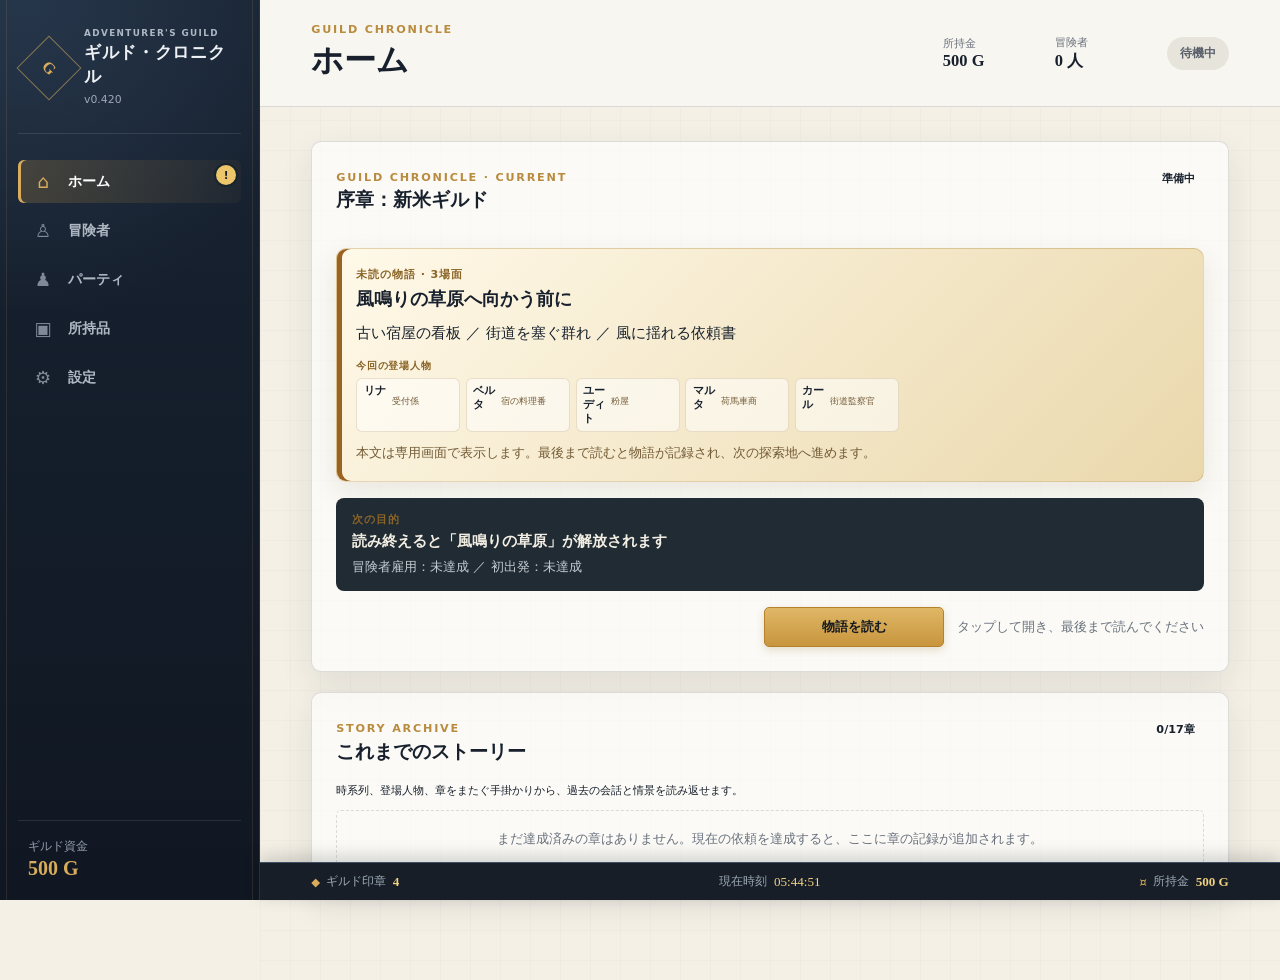
==== commit 53369ab3: "Redesign character attributes and derived combat power" ====
--- a/index.html
+++ b/index.html
@@ -5,7 +5,7 @@
   <meta name="viewport" content="width=device-width, initial-scale=1">
   <meta name="theme-color" content="#101723">
   <meta name="description" content="冒険者を育て、放置探索へ送り出すブラウザ向けギルド運営RPG。">
-  <title>ギルド・クロニクル v0.418</title>
+  <title>ギルド・クロニクル v0.420</title>
   <link rel="stylesheet" href="css/style.css">
 </head>
 <body>
@@ -13,7 +13,7 @@
     <aside class="sidebar">
       <div class="brand">
         <div class="brand-mark" aria-hidden="true">G</div>
-        <div><p class="eyebrow">ADVENTURER'S GUILD</p><h1>ギルド・クロニクル</h1><span>v0.418</span></div>
+        <div><p class="eyebrow">ADVENTURER'S GUILD</p><h1>ギルド・クロニクル</h1><span>v0.420</span></div>
       </div>
       <nav id="main-nav" class="main-nav" aria-label="メインメニュー"></nav>
       <div class="sidebar-footer">
--- a/css/style.css
+++ b/css/style.css
@@ -3551,3 +3551,8 @@
 .party-history-rivalries i { grid-row: 1 / 3; font-style: normal; font-weight: 900; color: #754038; }
 .party-history-rivalries .is-avenged i { color: #48644c; }
 .party-history-rivalries small { color: var(--ink-soft); }
+.attribute-radar-card{margin:12px 0;padding:12px;border:1px solid rgba(174,137,65,.28);border-radius:14px;background:linear-gradient(145deg,rgba(255,253,246,.92),rgba(241,235,220,.82))}
+.attribute-radar-heading{display:flex;align-items:flex-end;justify-content:space-between;gap:12px;margin-bottom:4px}.attribute-radar-heading>div{display:grid;gap:2px}.attribute-radar-heading>small{color:var(--muted);text-align:right}
+.attribute-radar-layout{display:grid;grid-template-columns:minmax(200px,260px) 1fr;align-items:center;gap:12px}.attribute-radar{display:block;width:100%;max-width:260px;margin:auto;overflow:visible}.attribute-grid{fill:none;stroke:rgba(83,79,69,.2);stroke-width:1}.attribute-shape-base{fill:rgba(65,91,110,.16);stroke:#526f82;stroke-width:2}.attribute-shape-total{fill:rgba(190,142,40,.22);stroke:#a77818;stroke-width:2}.attribute-labels{font-size:11px;font-weight:700;fill:var(--ink)}
+.attribute-values{display:grid;grid-template-columns:repeat(2,minmax(0,1fr));gap:6px}.attribute-entry{border:1px solid rgba(128,112,80,.18);border-radius:8px;background:rgba(255,255,255,.58)}.attribute-entry summary{display:grid;grid-template-columns:1fr auto;align-items:center;gap:2px 8px;padding:7px 9px;cursor:pointer}.attribute-entry summary small{grid-column:1/-1;color:#9b731e}.attribute-entry p{margin:0;padding:0 9px 8px;color:var(--muted);font-size:.78rem;line-height:1.55}.attribute-radar-card.is-compact .attribute-radar-layout{grid-template-columns:minmax(170px,220px) 1fr}
+@media(max-width:620px){.attribute-radar-layout,.attribute-radar-card.is-compact .attribute-radar-layout{grid-template-columns:1fr}.attribute-radar{max-width:230px}.attribute-values{grid-template-columns:repeat(4,minmax(0,1fr))}.attribute-entry summary{display:flex;flex-direction:column;gap:1px;padding:6px 3px}.attribute-entry summary small{font-size:.65rem}.attribute-entry p{display:none}.attribute-radar-heading>small{max-width:52%;font-size:.7rem}}
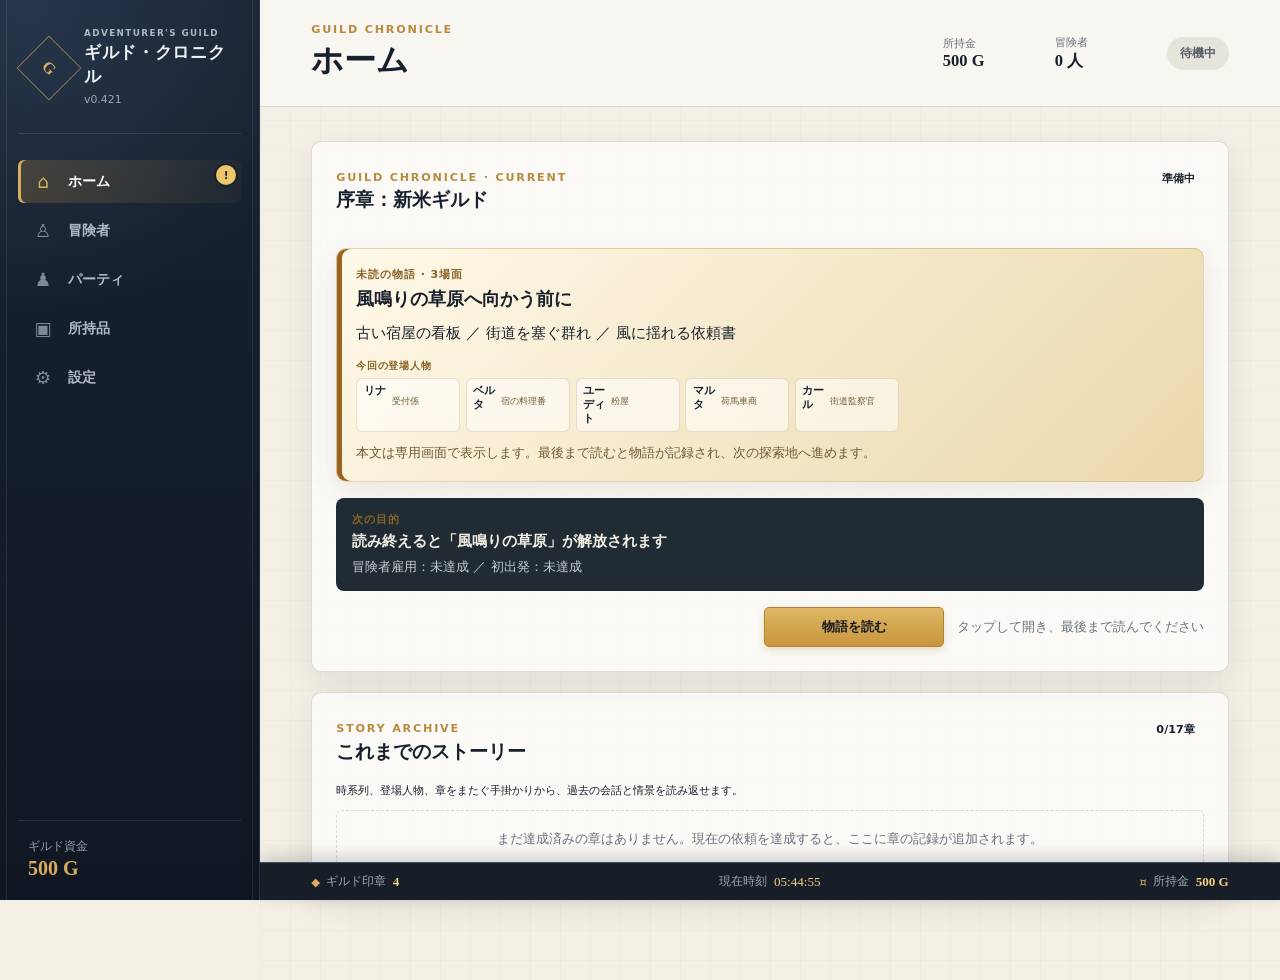
==== commit 081bff12: "応募演出と装備画面に能力レーダーを追加" ====
--- a/index.html
+++ b/index.html
@@ -5,7 +5,7 @@
   <meta name="viewport" content="width=device-width, initial-scale=1">
   <meta name="theme-color" content="#101723">
   <meta name="description" content="冒険者を育て、放置探索へ送り出すブラウザ向けギルド運営RPG。">
-  <title>ギルド・クロニクル v0.420</title>
+  <title>ギルド・クロニクル v0.421</title>
   <link rel="stylesheet" href="css/style.css">
 </head>
 <body>
@@ -13,7 +13,7 @@
     <aside class="sidebar">
       <div class="brand">
         <div class="brand-mark" aria-hidden="true">G</div>
-        <div><p class="eyebrow">ADVENTURER'S GUILD</p><h1>ギルド・クロニクル</h1><span>v0.420</span></div>
+        <div><p class="eyebrow">ADVENTURER'S GUILD</p><h1>ギルド・クロニクル</h1><span>v0.421</span></div>
       </div>
       <nav id="main-nav" class="main-nav" aria-label="メインメニュー"></nav>
       <div class="sidebar-footer">
--- a/css/style.css
+++ b/css/style.css
@@ -3555,4 +3555,6 @@
 .attribute-radar-heading{display:flex;align-items:flex-end;justify-content:space-between;gap:12px;margin-bottom:4px}.attribute-radar-heading>div{display:grid;gap:2px}.attribute-radar-heading>small{color:var(--muted);text-align:right}
 .attribute-radar-layout{display:grid;grid-template-columns:minmax(200px,260px) 1fr;align-items:center;gap:12px}.attribute-radar{display:block;width:100%;max-width:260px;margin:auto;overflow:visible}.attribute-grid{fill:none;stroke:rgba(83,79,69,.2);stroke-width:1}.attribute-shape-base{fill:rgba(65,91,110,.16);stroke:#526f82;stroke-width:2}.attribute-shape-total{fill:rgba(190,142,40,.22);stroke:#a77818;stroke-width:2}.attribute-labels{font-size:11px;font-weight:700;fill:var(--ink)}
 .attribute-values{display:grid;grid-template-columns:repeat(2,minmax(0,1fr));gap:6px}.attribute-entry{border:1px solid rgba(128,112,80,.18);border-radius:8px;background:rgba(255,255,255,.58)}.attribute-entry summary{display:grid;grid-template-columns:1fr auto;align-items:center;gap:2px 8px;padding:7px 9px;cursor:pointer}.attribute-entry summary small{grid-column:1/-1;color:#9b731e}.attribute-entry p{margin:0;padding:0 9px 8px;color:var(--muted);font-size:.78rem;line-height:1.55}.attribute-radar-card.is-compact .attribute-radar-layout{grid-template-columns:minmax(170px,220px) 1fr}
+.attribute-radar-card.is-chart-only{padding:8px}.attribute-radar-card.is-chart-only .attribute-radar-layout{grid-template-columns:1fr}.attribute-radar-card.is-chart-only .attribute-radar{max-width:180px}.attribute-radar-card.is-chart-only .attribute-radar-heading>small{display:none}
+.reveal-applicant .attribute-radar-card{width:100%;margin:.55rem 0 0;color:var(--ink);background:linear-gradient(145deg,#fffdf6,#e9e1cf)}.reveal-applicant .attribute-radar-heading{align-items:center}.reveal-applicant .attribute-radar-heading .label{font-size:.52rem}.reveal-applicant .attribute-radar-heading strong{font-size:.72rem}.reveal-applicant .attribute-labels{font-size:10px}
 @media(max-width:620px){.attribute-radar-layout,.attribute-radar-card.is-compact .attribute-radar-layout{grid-template-columns:1fr}.attribute-radar{max-width:230px}.attribute-values{grid-template-columns:repeat(4,minmax(0,1fr))}.attribute-entry summary{display:flex;flex-direction:column;gap:1px;padding:6px 3px}.attribute-entry summary small{font-size:.65rem}.attribute-entry p{display:none}.attribute-radar-heading>small{max-width:52%;font-size:.7rem}}
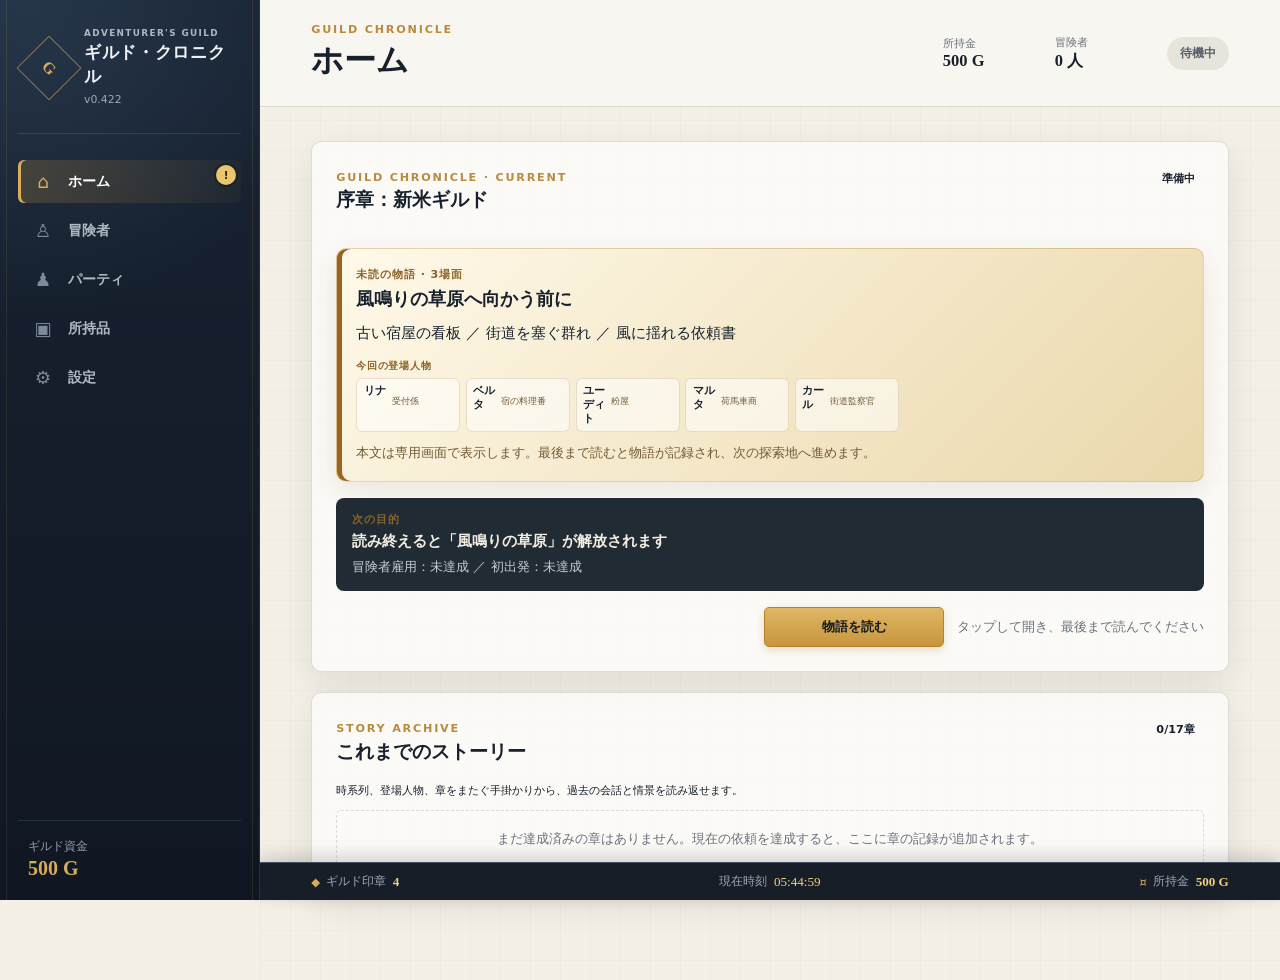
==== commit 74590cbb: "応募者画像に能力レーダー演出を追加" ====
--- a/index.html
+++ b/index.html
@@ -5,7 +5,7 @@
   <meta name="viewport" content="width=device-width, initial-scale=1">
   <meta name="theme-color" content="#101723">
   <meta name="description" content="冒険者を育て、放置探索へ送り出すブラウザ向けギルド運営RPG。">
-  <title>ギルド・クロニクル v0.421</title>
+  <title>ギルド・クロニクル v0.422</title>
   <link rel="stylesheet" href="css/style.css">
 </head>
 <body>
@@ -13,7 +13,7 @@
     <aside class="sidebar">
       <div class="brand">
         <div class="brand-mark" aria-hidden="true">G</div>
-        <div><p class="eyebrow">ADVENTURER'S GUILD</p><h1>ギルド・クロニクル</h1><span>v0.421</span></div>
+        <div><p class="eyebrow">ADVENTURER'S GUILD</p><h1>ギルド・クロニクル</h1><span>v0.422</span></div>
       </div>
       <nav id="main-nav" class="main-nav" aria-label="メインメニュー"></nav>
       <div class="sidebar-footer">
--- a/css/style.css
+++ b/css/style.css
@@ -823,9 +823,12 @@
 .reveal-card-seal { position: absolute; z-index: 5; inset: 0; display: grid; place-items: center; align-content: center; gap: .4rem; color: #f5d78e; font-size: 2.4rem; font-style: normal; background: radial-gradient(circle at 50% 43%,#856b38,#172028 64%); text-shadow: 0 0 22px #ffdf8c; pointer-events: none; transform-origin: center; animation: recruitment-card-seal .72s var(--reveal-delay) cubic-bezier(.4,0,.2,1) both; }
 .reveal-card-seal span { width: 64px; height: 64px; display: grid; place-items: center; border: 1px solid #e5c77e; border-radius: 50%; box-shadow: 0 0 0 5px rgba(229,199,126,.12),0 0 24px #c79f4e; }.reveal-card-seal small { font-size: .48rem; letter-spacing: .16em; }
 .reveal-number { align-self: stretch; color: #9f9b8d; font-size: .55rem; letter-spacing: .13em; text-align: left; }
-.reveal-portrait { position: relative; margin: .25rem 0 .45rem; padding: 4px; background: linear-gradient(#d8bd79,#66542f); border-radius: 7px; }
-.reveal-portrait::after { content: ""; position: absolute; inset: 4px; pointer-events: none; box-shadow: inset 0 0 18px rgba(14,20,24,.22); border-radius: 4px; }
-.reveal-applicant .character-avatar { --portrait-width: 68px; margin: 0; background-color: #f3efdf; border-radius: 4px; }
+.reveal-portrait { position: relative; width: min(116px,100%); height: 118px; display: grid; place-items: end center; margin: .25rem 0 .45rem; overflow: hidden; background: radial-gradient(circle at 50% 47%,#fffdf4,#e5dcc7 72%); border: 4px solid #aa8a49; border-radius: 7px; box-shadow: inset 0 0 18px rgba(14,20,24,.16); isolation: isolate; }
+.reveal-portrait::after { content: ""; position: absolute; z-index: 3; inset: 0; pointer-events: none; box-shadow: inset 0 0 18px rgba(14,20,24,.2); border-radius: 3px; }
+.reveal-portrait-radar { position: absolute; z-index: 0; inset: 4px; width: calc(100% - 8px); height: calc(100% - 8px); opacity: .28; transform: scale(1.14); pointer-events: none; }
+.reveal-portrait-radar .attribute-grid { stroke: #8c7443; stroke-width: 1.6; }
+.reveal-portrait-radar .attribute-shape-base { fill: rgba(84,111,123,.16); stroke: #607a84; stroke-width: 3; }
+.reveal-applicant .character-avatar { --portrait-width: 68px; z-index: 2; margin: 0; background-color: transparent; border-radius: 4px; }
 .reveal-job { color: #e5c981; font-size: .8rem; margin-bottom: .35rem; }
 .reveal-applicant h4 { margin-bottom: .2rem; font-size: 1rem; overflow-wrap: anywhere; }
 .recruitment-reveal .reveal-applicant p { min-height: 2.5em; margin: .3rem 0; font-size: .72rem; line-height: 1.4; }
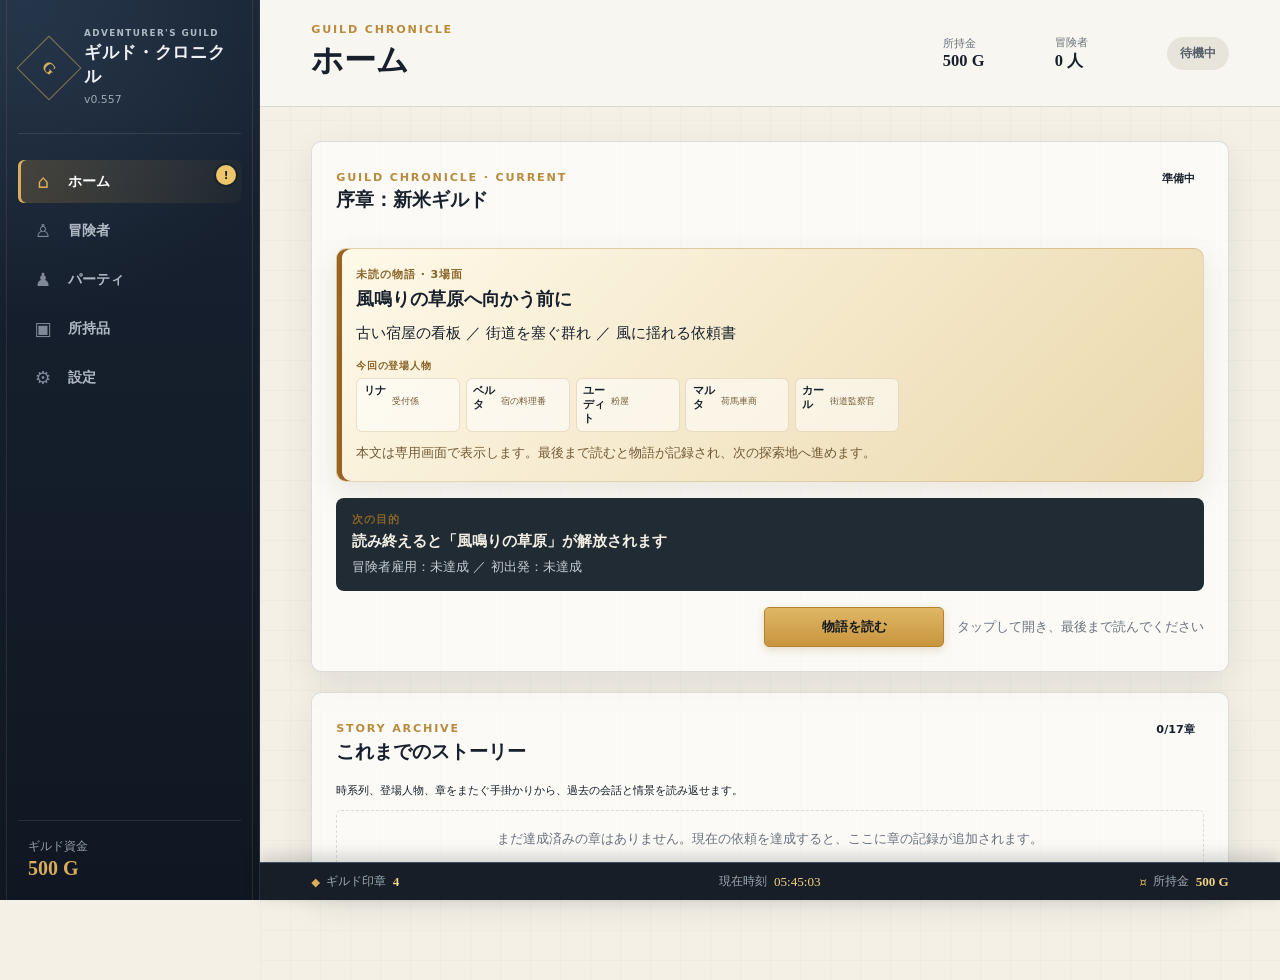
==== commit c663b2f3: "feat: deepen exploration and narrative progression" ====
--- a/index.html
+++ b/index.html
@@ -5,7 +5,7 @@
   <meta name="viewport" content="width=device-width, initial-scale=1">
   <meta name="theme-color" content="#101723">
   <meta name="description" content="冒険者を育て、放置探索へ送り出すブラウザ向けギルド運営RPG。">
-  <title>ギルド・クロニクル v0.422</title>
+  <title>ギルド・クロニクル v0.557</title>
   <link rel="stylesheet" href="css/style.css">
 </head>
 <body>
@@ -13,7 +13,7 @@
     <aside class="sidebar">
       <div class="brand">
         <div class="brand-mark" aria-hidden="true">G</div>
-        <div><p class="eyebrow">ADVENTURER'S GUILD</p><h1>ギルド・クロニクル</h1><span>v0.422</span></div>
+        <div><p class="eyebrow">ADVENTURER'S GUILD</p><h1>ギルド・クロニクル</h1><span>v0.557</span></div>
       </div>
       <nav id="main-nav" class="main-nav" aria-label="メインメニュー"></nav>
       <div class="sidebar-footer">
--- a/css/style.css
+++ b/css/style.css
@@ -127,10 +127,20 @@
 .result-member-highlights article > span { display: grid; place-items: center; width: 1.45rem; height: 1.45rem; border-radius: 50%; color: #fff; background: #755e3c; font-size: .62rem; font-weight: 900; }
 .result-member-highlights article.exploration > span { background: #68763f; }
 .result-member-highlights article.healing > span { background: #46755c; }
+.result-member-highlights article.status > span { background: #72517d; }
 .result-member-highlights article.endurance > span { background: #526c85; }
 .result-member-highlights article div { min-width: 0; }
 .result-member-highlights article small, .result-member-highlights article p { display: block; margin: 0; color: var(--muted); font-size: .58rem; line-height: 1.35; }
 .result-member-highlights article strong { display: block; overflow: hidden; font-size: .72rem; text-overflow: ellipsis; white-space: nowrap; }
+.result-signature-skills { margin: 0 0 .7rem; padding: .65rem; border: 1px solid #b8a0ca; border-radius: 6px; background: linear-gradient(145deg,#f7f1fb,#fff8e8); }
+.result-signature-skills > div:first-child { display: flex; align-items: baseline; gap: .5rem; margin-bottom: .45rem; }
+.result-signature-skills > div:first-child strong { font-size: .8rem; }
+.result-signature-skills > div:last-child { display: grid; grid-template-columns: repeat(auto-fit,minmax(150px,1fr)); gap: .35rem; }
+.result-signature-skills article { display: grid; grid-template-columns: 1.55rem minmax(0,1fr); align-items: center; gap: .42rem; min-width: 0; padding: .42rem; border-radius: 4px; background: rgba(255,255,255,.8); }
+.result-signature-skills article > span { display: grid; place-items: center; width: 1.45rem; height: 1.45rem; border-radius: 50%; color: #fff8dc; background: #76548c; font-size: .62rem; font-weight: 900; }
+.result-signature-skills article p { display: grid; min-width: 0; margin: 0; }
+.result-signature-skills article small,.result-signature-skills article em { color: var(--muted); font-size: .56rem; font-style: normal; }
+.result-signature-skills article strong { overflow: hidden; color: #523868; font-size: .7rem; text-overflow: ellipsis; white-space: nowrap; }
 .result-highlight.growth, .result-highlight.discovery, .result-highlight.story { border-color: #cfb875; background: #fff9e9; }
 .result-highlight.ultra { border-color: #c36f45; background: #5e1b25; }
 .result-highlight.ultra small { color: #e5b96c; }
@@ -157,6 +167,20 @@
 .result-treasure-list article.is-partial { opacity: .78; background: #eee9df; box-shadow: inset 3px 0 #8b8170; }
 .result-treasure-list article.is-partial > span { color: #e8e2d6; background: #766e63; box-shadow: none; }
 @media (max-width: 720px) {
+  .character-recent-expeditions button {
+    grid-template-columns: 1.5rem minmax(0, 1fr) auto;
+  }
+
+  .character-recent-expeditions button > span:nth-child(3) {
+    grid-column: 2 / -1;
+    grid-template-columns: repeat(3, auto);
+    justify-content: start;
+  }
+
+  .character-recent-expeditions button > span:nth-child(3) small {
+    text-align: left;
+  }
+
   .result-route-events { grid-template-columns: 1fr; }
   .result-route-events .button { grid-column: 1; grid-row: auto; }
   .result-treasure-finds { grid-template-columns: 1fr; }
@@ -214,6 +238,12 @@
 .result-growth-stats > span { padding: .12rem .28rem; display: flex; gap: .2rem; border-radius: 3px; background: #f0ead8; }
 .result-growth-stats small { color: #75633a !important; font-size: .58rem !important; }
 .result-growth-stats strong { color: #4a6d54; font-size: .65rem; }
+.result-growth-group { display: grid !important; grid-template-columns: auto minmax(0,1fr); align-items: start; gap: .3rem; margin-top: .28rem; }
+.result-growth-group > em { padding-top: .13rem; color: #8a7960; font-size: .56rem; font-style: normal; font-weight: 900; white-space: nowrap; }
+.result-growth-group .result-growth-stats { margin-top: 0; }
+.result-growth-stats.primary > span { background: #e9eef0; }
+.result-growth-stats.primary small { color: #566b75 !important; }
+.result-growth-stats.primary strong { color: #31596b; }
 .result-learned-skills { min-width: 0; display: flex; flex-wrap: wrap; gap: .25rem; align-items: start; }
 .result-learned-skills > span { padding: .2rem .1rem; color: #8a6724; font-size: .62rem; font-weight: 800; }
 .result-learned-skill { max-width: 100%; border: 1px solid #d7c181; border-radius: 4px; background: #fffdf6; }
@@ -267,6 +297,8 @@
 .battle-log-entry.enemy-skill p, .battle-log-entry.enemy-skill .battle-log-icon { color: #efa4b2; font-weight: 700; }
 .battle-log-entry.status p, .battle-log-entry.status .battle-log-icon { color: #efbd75; font-weight: 600; }
 .battle-log-entry.formation p, .battle-log-entry.formation .battle-log-icon { color: #8eacc6; }
+.battle-log-entry.reputation { margin: 4px 0; padding: 7px 6px; background: rgba(185,139,62,.08); border-left: 2px solid rgba(210,172,91,.75); }
+.battle-log-entry.reputation p, .battle-log-entry.reputation .battle-log-icon { color: #dfc784; font-weight: 600; }
 .journey-discovery.companion { background: linear-gradient(90deg,rgba(185,139,62,.14),rgba(255,255,255,.72)); border-left-color: #b98b3e; }
 .journey-discovery.companion .journey-discovery-marker { color: #7f5b25; background: #f1dfb6; }
 .battle-observation-summary { margin: .55rem .7rem 0; overflow: hidden; border: 1px solid #3d5264; border-radius: 5px; background: #172431; }
@@ -611,6 +643,50 @@
 .attempt-comparison-row small { color: #7a7f83; font-size: .62rem; }
 .attempt-comparison-row strong { text-align: right; font-size: .76rem; overflow-wrap: anywhere; }
 .attempt-comparison-row i { color: #9a7a35; font-style: normal; }
+.attempt-setup-changes { margin-top: .55rem; border-top: 1px solid rgba(117,94,60,.22); }
+.attempt-setup-changes summary { display: grid; grid-template-columns: minmax(0,1fr) auto auto; align-items: center; gap: .45rem; padding: .55rem .15rem .05rem; cursor: pointer; list-style: none; }
+.attempt-setup-changes summary::-webkit-details-marker { display: none; }
+.attempt-setup-changes summary span, .attempt-setup-changes summary small, .attempt-setup-changes summary strong { display: block; }
+.attempt-setup-changes summary small { color: #8b734a; font-size: .56rem; letter-spacing: .08em; }
+.attempt-setup-changes summary strong { font-size: .74rem; }
+.attempt-setup-changes summary b { color: #755e3c; font-size: .68rem; }
+.attempt-setup-changes summary i { color: #9a7a35; font-style: normal; transition: transform .16s ease; }
+.attempt-setup-changes[open] summary i { transform: rotate(90deg); }
+.attempt-setup-changes > div { padding: .45rem .15rem 0; }
+.attempt-setup-changes ul { margin: 0; padding-left: 1.15rem; }
+.attempt-setup-changes li, .attempt-setup-changes p { margin: .2rem 0; color: #59636b; font-size: .68rem; line-height: 1.45; }
+.attempt-damage-changes ul { display: grid; grid-template-columns: repeat(2, minmax(0, 1fr)); gap: .3rem; padding: 0; list-style: none; }
+.attempt-damage-changes li { display: flex; justify-content: space-between; gap: .5rem; margin: 0; padding: .35rem .45rem; border-radius: 4px; background: rgba(255,255,255,.62); }
+.attempt-damage-changes li strong { color: #333d45; }
+.attempt-damage-changes li span { white-space: nowrap; font-variant-numeric: tabular-nums; }
+.attempt-skill-changes ul, .attempt-member-changes ul { padding: 0; list-style: none; }
+.attempt-skill-changes li, .attempt-member-changes li { display: grid; grid-template-columns: minmax(5.5rem, auto) minmax(0, 1fr); gap: .25rem .55rem; padding: .35rem .45rem; border-radius: 4px; background: rgba(255,255,255,.62); }
+.attempt-skill-changes li strong, .attempt-member-changes li strong { color: #333d45; }
+.attempt-skill-changes li span, .attempt-member-changes li span { overflow-wrap: anywhere; font-variant-numeric: tabular-nums; }
+.result-skill-usage { margin: .65rem 0; border: 1px solid #c9b98e; border-radius: 7px; background: #f8f3e8; color: #222b33; }
+.result-skill-usage > summary { display: grid; grid-template-columns: minmax(0,1fr) auto auto; align-items: center; gap: .5rem; padding: .65rem .75rem; cursor: pointer; list-style: none; }
+.result-skill-usage summary::-webkit-details-marker { display: none; }
+.result-skill-usage > summary span, .result-skill-usage > summary small, .result-skill-usage > summary strong { display: block; }
+.result-skill-usage > summary small { color: #8b734a; font-size: .56rem; letter-spacing: .08em; }
+.result-skill-usage > summary strong { font-size: .78rem; }
+.result-skill-usage > summary b { color: #755e3c; font-size: .68rem; }
+.result-skill-usage summary i { color: #9a7a35; font-style: normal; transition: transform .16s ease; }
+.result-skill-usage[open] > summary > i, .result-skill-usage article details[open] summary i { transform: rotate(90deg); }
+.result-skill-usage > div { display: grid; gap: .4rem; padding: 0 .65rem .65rem; }
+.result-skill-usage article { display: grid; grid-template-columns: minmax(4.5rem,.65fr) minmax(0,2fr); gap: .5rem; align-items: start; padding: .45rem; border-radius: 5px; background: rgba(255,255,255,.68); }
+.result-skill-usage article > strong { font-size: .7rem; }
+.result-skill-usage article > div { display: flex; flex-wrap: wrap; gap: .3rem; }
+.result-skill-usage article details { max-width: 100%; border: 1px solid rgba(117,94,60,.22); border-radius: 4px; background: #fffdf8; }
+.result-skill-usage article summary { display: flex; align-items: center; gap: .3rem; padding: .28rem .4rem; cursor: pointer; list-style: none; font-size: .66rem; }
+.result-skill-usage article summary b { color: #755e3c; }
+.result-skill-usage article details p { margin: 0; padding: .4rem; border-top: 1px solid rgba(117,94,60,.16); color: #59636b; font-size: .64rem; line-height: 1.5; }
+.result-damage-breakdown article > strong small { display: block; margin-top: .12rem; color: #7a6b58; font-size: .58rem; font-weight: normal; }
+.result-damage-breakdown article > div > span { display: grid; min-width: 4rem; gap: .08rem; padding: .28rem .38rem; border-radius: 4px; background: #eee9df; }
+.result-damage-breakdown article > div > span.element { background: #f4ecd7; }
+.result-damage-breakdown article > div > span small { color: #746d65; font-size: .56rem; }
+.result-damage-breakdown article > div > span b { color: #27313a; font-size: .68rem; }
+.result-damage-breakdown > div > p { margin: .1rem 0 0; color: #6d675f; font-size: .62rem; line-height: 1.55; }
+.result-skill-performance { display: block; padding: 0 .4rem .4rem; color: #755e3c; font-size: .6rem; font-weight: 800; }
 .failure-evidence-links { margin: .8rem 0; padding: .55rem; display: flex; flex-wrap: wrap; align-items: center; gap: .35rem; border: 1px solid #c99b94; border-left: 4px solid #a94a43; border-radius: 6px; background: #fbefed; }
 .failure-evidence-links > span { margin-right: auto; color: #8f3f39; font-size: .72rem; font-weight: 900; }
 .failure-evidence-links .button { min-height: 38px; padding: .35rem .55rem; font-size: .7rem; }
@@ -1371,6 +1447,20 @@
 .story-replay-bookmarks button > span:nth-child(2) { display: grid; min-width: 0; gap: .05rem; }
 .story-replay-bookmarks button small { overflow: hidden; color: #84683d; font-size: .58rem; text-overflow: ellipsis; white-space: nowrap; }
 .story-replay-bookmarks button strong { overflow: hidden; font-size: .72rem; text-overflow: ellipsis; white-space: nowrap; }
+.story-guild-whisper { margin: .75rem 0; padding: .75rem; border: 1px solid rgba(130,105,54,.28); border-radius: 10px; background: linear-gradient(145deg,rgba(255,252,240,.92),rgba(235,229,207,.62)); box-shadow: inset 0 1px rgba(255,255,255,.72); }
+.story-guild-whisper header { display: flex; gap: .55rem; align-items: center; }
+.story-guild-whisper header > span:first-child { display: grid; place-items: center; width: 2rem; height: 2rem; border: 1px solid #9a7d43; border-radius: 50%; color: #765b20; font-family: Georgia,"Yu Mincho",serif; font-weight: 900; }
+.story-guild-whisper header small,.story-guild-whisper header strong { display: block; }
+.story-guild-whisper header small { color: #85795f; font-size: .54rem; letter-spacing: .11em; }
+.story-guild-whisper header strong { margin-top: .08rem; color: #4e452f; font-size: .73rem; }
+.story-guild-whisper > div { margin: .55rem 0 .45rem 2.55rem; }
+.story-guild-whisper p { margin: .38rem 0; color: #514b3f; font-family: Georgia,"Yu Mincho",serif; font-size: .67rem; line-height: 1.65; }
+.story-guild-whisper p b { margin-right: .35rem; color: #765b20; font-family: inherit; }
+.story-guild-whisper .text-button { margin-left: 2.55rem; }
+.story-guild-whisper.is-developing { border-style: dashed; background: linear-gradient(145deg,rgba(246,248,240,.94),rgba(224,232,216,.64)); }
+.story-guild-whisper.is-developing header > span:first-child { color: #536957; border-color: #758a78; }
+.story-guild-whisper.is-developing header strong,.story-guild-whisper.is-developing p b { color: #49604d; }
+@media (max-width: 560px) { .story-guild-whisper > div,.story-guild-whisper .text-button { margin-left: 0; } }
 .story-character-archive { margin: .7rem 0 1rem; border-block: 1px solid var(--line); }
 .story-character-archive > summary { display: flex; align-items: center; justify-content: space-between; gap: .65rem; min-height: 48px; padding: .55rem 0; cursor: pointer; list-style: none; }
 .story-character-archive > summary > span:first-child { display: grid; }
@@ -1425,6 +1515,31 @@
 .result-new-discoveries .label, .result-new-discoveries strong, .result-new-discoveries p { grid-column: 1; }
 .result-new-discoveries p { margin: .1rem 0 0; color: #735b27; font-size: .78rem; }
 .result-new-discoveries .button { grid-column: 2; grid-row: 1 / 4; min-height: 42px; }
+.result-adventurer-reputations > div { grid-column: 1 / -1; display: grid; grid-template-columns: repeat(auto-fit,minmax(180px,1fr)); gap: .4rem; margin-top: .35rem; }
+.result-adventurer-reputations article { display: grid; grid-template-columns: 1.7rem minmax(0,1fr) auto; align-items: center; gap: .45rem; padding: .5rem; border: 1px solid rgba(153,115,37,.3); border-radius: 5px; background: rgba(255,255,255,.7); }
+.result-adventurer-reputations article > span { display: grid; place-items: center; width: 1.55rem; height: 1.55rem; color: #fff; border-radius: 50%; background: #6e805f; font-size: .62rem; font-weight: 900; }
+.result-adventurer-reputations article p { display: grid; min-width: 0; margin: 0; }
+.result-adventurer-reputations article small,.result-adventurer-reputations article em { overflow: hidden; color: var(--muted); font-size: .56rem; font-style: normal; text-overflow: ellipsis; white-space: nowrap; }
+.result-adventurer-reputations article b { color: #594719; font-size: .78rem; }
+.result-adventurer-reputations article .text-button { white-space: nowrap; }
+.result-party-reputation-moment { grid-template-columns: minmax(0,1fr); border-color: #b99555; border-left-color: #607e70; background: linear-gradient(120deg,#eef6ed,#fff9e9 72%); }
+.result-party-reputation-moment article { display: grid; grid-template-columns: minmax(0,1fr); gap: .12rem; margin-top: .35rem; padding: .55rem .65rem; border: 1px solid rgba(78,111,94,.28); border-radius: 5px; background: rgba(255,255,255,.68); }
+.result-party-reputation-moment article small { color: #66766d; font-size: .59rem; font-weight: 800; }
+.result-party-reputation-moment article b { color: #315446; font-size: .78rem; }
+.result-party-reputation-moment article p { margin-top: .2rem; color: #565347; font-family: Georgia,"Yu Mincho",serif; font-size: .7rem; line-height: 1.65; }
+.result-party-return-moment { display: grid; grid-template-columns: minmax(0,1fr) auto; gap: .35rem .7rem; margin: .75rem 0; padding: .62rem .72rem; color: #e9e4d7; border: 1px solid rgba(194,169,108,.42); border-radius: 6px; background: linear-gradient(120deg,#273a35,#1d2927); }
+.result-party-return-moment > div { display: grid; }
+.result-party-return-moment .label { color: #d8bb73; }
+.result-party-return-moment > span { display: grid; justify-items: end; align-content: center; }
+.result-party-return-moment > span small { color: #b9c5bf; font-size: .55rem; }
+.result-party-return-moment > span b { color: #f0d692; font-size: .68rem; }
+.result-party-return-moment p { grid-column: 1 / -1; margin: 0; padding-top: .4rem; color: #e0ded5; border-top: 1px solid rgba(255,255,255,.1); font-family: Georgia,"Yu Mincho",serif; font-size: .69rem; line-height: 1.65; }
+.result-loot-reaction { display: grid; grid-template-columns: 2rem minmax(0,1fr); gap: .55rem; align-items: start; margin: .75rem 0; padding: .62rem .72rem; color: #4d422d; border: 1px solid #d8c89e; border-radius: 6px; background: linear-gradient(110deg,#fffaf0,#f7f1df); }
+.result-loot-reaction > span { display: grid; place-items: center; width: 2rem; height: 2rem; color: #fff8de; border-radius: 50%; background: #8a6b31; font-size: 1rem; }
+.result-loot-reaction > div { display: grid; min-width: 0; }
+.result-loot-reaction small { color: #8b7347; font-size: .56rem; font-weight: 800; }
+.result-loot-reaction strong { color: #4b3c21; font-size: .72rem; }
+.result-loot-reaction p { margin: .2rem 0 0; color: #615944; font-family: Georgia,"Yu Mincho",serif; font-size: .68rem; line-height: 1.6; }
 .result-set-discoveries > div { display: grid; grid-column: 1; gap: .35rem; }
 .result-set-discoveries article { display: grid; grid-template-columns: minmax(0,1fr) auto; gap: .1rem .55rem; align-items: center; padding: .4rem .5rem; border: 1px solid rgba(132,101,37,.24); border-radius: 4px; background: rgba(255,255,255,.55); }
 .result-set-discoveries article span { min-width: 0; overflow: hidden; font-weight: 800; text-overflow: ellipsis; white-space: nowrap; }
@@ -1435,12 +1550,24 @@
 .result-adventurer-milestones article,.result-personal-bests article { display: grid; grid-template-columns: minmax(5rem,auto) minmax(0,1fr) auto; gap: .45rem; align-items: center; padding: .42rem .5rem; border: 1px solid rgba(151,111,26,.25); border-radius: 4px; background: rgba(255,255,255,.62); }
 .result-adventurer-milestones article > span,.result-personal-bests article > span { font-size: .72rem; font-weight: 700; }
 .result-adventurer-milestones article p,.result-personal-bests article p { display: flex; flex-wrap: wrap; gap: .25rem; margin: 0; }
-.result-adventurer-milestones article b { padding: .18rem .34rem; border-radius: 999px; background: #f2df9f; color: #5a4212; font-size: .64rem; }
+.result-adventurer-milestones .new-record-title-choice { display: inline-grid; justify-items: start; gap: .05rem; padding: .2rem .36rem; color: #5a4212; border: 1px solid #dac173; border-radius: 6px; background: #fff7d8; text-align: left; cursor: pointer; }
+.result-adventurer-milestones .new-record-title-choice b { padding: 0; color: inherit; background: none; font-size: .64rem; }
+.result-adventurer-milestones .new-record-title-choice small { color: #846b2e; font-size: .56rem; font-weight: 700; }
+.result-adventurer-milestones .new-record-title-choice.is-selected { color: #fff8dc; border-color: #7b5f20; background: #7b5f20; }
+.result-adventurer-milestones .new-record-title-choice.is-selected small { color: #f5df9f; }
 .result-adventurer-milestones article .button,.result-personal-bests article .button { grid-column: auto; grid-row: auto; min-height: 34px; padding: .3rem .5rem; font-size: .65rem; }
 .result-personal-bests { border-color: #8ea9b9; border-left-color: #52788e; background: linear-gradient(110deg,#e9f4f7,#fffdf5 72%); }
 .result-personal-bests article { border-color: rgba(61,106,130,.22); }
 .result-personal-bests article b { display: inline-flex; gap: .3rem; align-items: baseline; padding: .16rem .34rem; border-radius: 3px; background: #dcecf1; color: #284f63; font-size: .62rem; }
 .result-personal-bests article b i { color: #176b80; font-size: .68rem; font-style: normal; }
+.result-skill-masteries { border-color: #9c86b9; border-left-color: #665080; background: linear-gradient(110deg,#f1eafa,#fffdf5 72%); }
+.result-skill-masteries article { border-color: rgba(91,67,120,.22); }
+.result-skill-masteries article b { color: #4b3563; background: #e7dcf2; }
+.result-harvest-practices { border-color: #b89a58; border-left-color: #55745c; background: linear-gradient(110deg,#edf5e9,#fffaf0 72%); }
+.result-harvest-practices article { border-color: rgba(74,105,80,.25); }
+.result-harvest-practices article p { display: grid; gap: .12rem; }
+.result-harvest-practices article b { justify-self: start; padding: .16rem .34rem; color: #385443; background: #e0ede0; border-radius: 3px; font-size: .64rem; }
+.result-harvest-practices article small { color: #765b22; font-size: .6rem; font-weight: 800; }
 .dungeon-rumor-note { display: grid; grid-template-columns: auto minmax(0,1fr); gap: .12rem .5rem; margin: 0 .65rem .55rem; padding: .48rem .58rem; border: 1px solid #c7a85a; border-radius: 5px; background: linear-gradient(100deg,#fff1bc,#fffaf0); }
 .dungeon-rumor-note > span { grid-row: 1 / 3; align-self: center; color: #936d17; font-size: .62rem; font-weight: 800; }
 .dungeon-rumor-note strong { color: #5a4313; font-size: .72rem; }
@@ -1451,9 +1578,13 @@
 .result-rumor small { color: #9b751d; font-size: .52rem; font-weight: 800; letter-spacing: .1em; }
 .result-rumor strong { font-size: .75rem; }
 .result-rumor p { margin: 0; color: #75633d; font-size: .65rem; line-height: 1.45; }
-.result-monster-insights ul { grid-column: 1; display: grid; gap: .25rem; margin: .2rem 0 0; padding: 0; list-style: none; }
-.result-monster-insights li { display: grid; grid-template-columns: auto minmax(0,1fr); gap: .4rem; font-size: .76rem; }
-.result-monster-insights li span { color: #735b27; }
+.result-monster-insights ul, .result-monster-habitats ul { grid-column: 1; display: grid; gap: .25rem; margin: .2rem 0 0; padding: 0; list-style: none; }
+.result-monster-insights li, .result-monster-habitats li { display: grid; grid-template-columns: auto minmax(0,1fr); gap: .4rem; font-size: .76rem; }
+.result-monster-insights li span, .result-monster-habitats li span { color: #735b27; }
+.result-monster-habitats > small { grid-column: 1; color: var(--muted); }
+.habitat-survey-complete { grid-column: 1; display: flex; flex-wrap: wrap; gap: .25rem .6rem; align-items: baseline; margin: .25rem 0; padding: .45rem .55rem; border: 1px solid rgba(87,119,79,.35); background: rgba(224,237,217,.72); }
+.habitat-survey-complete b { color: #47653d; }
+.habitat-survey-complete span { color: var(--muted); font-size: .72rem; }
 .result-first-clear { display: grid; gap: .2rem; margin: 1rem 0; padding: .85rem .9rem; color: #49391f; border: 1px solid #c9a34b; border-left: 4px solid #9c7321; border-radius: 6px; background: linear-gradient(110deg,#f9e8aa,#fffaf0 75%); }
 .result-first-clear .label { color: #8b651c; }
 .result-first-clear p { margin: .1rem 0 0; color: #674f21; }
@@ -1470,7 +1601,7 @@
   .result-adventurer-milestones article > span,.result-personal-bests article > span { grid-column: 1; }
   .result-adventurer-milestones article p,.result-personal-bests article p { grid-column: 1; }
   .result-adventurer-milestones article .button,.result-personal-bests article .button { grid-column: 2; grid-row: 1 / 3; margin: 0; }
-  .result-monster-insights li { grid-template-columns: 1fr; gap: 0; }
+  .result-monster-insights li, .result-monster-habitats li { grid-template-columns: 1fr; gap: 0; }
 }
 @media (prefers-reduced-motion: reduce) { .result-new-discoveries { animation: none; } }
 @media (max-width: 600px) {
@@ -1504,6 +1635,13 @@
 .fleet-overview-actions > strong { white-space: nowrap; }
 .fleet-target-strip { display: grid; grid-template-columns: auto minmax(0,1fr) auto; align-items: center; gap: .65rem; margin: 0 0 .75rem; padding: .65rem .75rem; border: 1px solid #b6a36d; border-radius: 6px; background: linear-gradient(100deg,#f6f0dd,#fffdf7); }
 .fleet-target-strip.is-complete { border-color: #85ad98; background: linear-gradient(100deg,#e6f2eb,#f9fcfa); }
+.fleet-target-strip.monster-target { border-color: #9daeb5; background: linear-gradient(100deg,#e9f0f2,#fbfdfd); }
+.fleet-target-strip.monster-target.is-complete { border-color: #85ad98; background: linear-gradient(100deg,#e6f2eb,#f9fcfa); }
+.fleet-target-strip.monster-target .fleet-target-icon { background: #3d4e55; }
+.fleet-target-strip.monster-target > div > small { color: #526c76; }
+.fleet-target-strip.harvest-target { border-color: #9f8b4d; background: linear-gradient(100deg,#edf3e8,#fffaf0); }
+.fleet-target-strip.harvest-target .fleet-target-icon { background: #55623f; }
+.fleet-target-strip.harvest-target > div > small { color: #69733e; }
 .fleet-target-icon { display: grid; place-items: center; width: 36px; height: 36px; border-radius: 50%; background: #283944; color: #f4d791; font-size: 1rem; }
 .fleet-target-strip > div { min-width: 0; display: grid; gap: .12rem; }
 .fleet-target-strip > div > small { color: var(--gold); font-size: .64rem; font-weight: 800; letter-spacing: .07em; }
@@ -1513,11 +1651,27 @@
 .fleet-target-strip > div > i > b { display: block; height: 100%; background: var(--green); }
 .fleet-target-strip > div:last-child { display: flex; gap: .35rem; }
 .fleet-target-strip .button { min-height: 38px; padding: .35rem .6rem; font-size: .7rem; }
+.harvest-target-progress { display: grid; grid-template-columns: repeat(2,minmax(0,1fr)); gap: .5rem; margin-top: .16rem; }
+.harvest-target-progress > span { display: grid; grid-template-columns: auto minmax(40px,1fr); align-items: center; gap: .35rem; color: var(--muted); font-size: .66rem; font-weight: 700; white-space: nowrap; }
+.harvest-target-progress i { height: 4px; overflow: hidden; border-radius: 999px; background: #d8d1c2; }
+.harvest-target-progress i > b { display: block; height: 100%; background: var(--green); }
 .fleet-target-routes { display: flex; gap: .3rem; min-width: 0; margin-top: .25rem; overflow-x: auto; scrollbar-width: none; }
 .fleet-target-routes::-webkit-scrollbar { display: none; }
 .fleet-target-route { flex: 0 0 auto; min-height: 30px; padding: .22rem .48rem; color: #3f5360; border: 1px solid #b9c8d2; border-radius: 4px; background: #f1f5f7; font-size: .64rem; font-weight: 800; white-space: nowrap; }
 .fleet-target-route:disabled { color: #8b8b83; border-color: #d5d1c9; background: #eeece7; }
 .fleet-target-routes > span, .fleet-target-no-route { color: var(--muted); font-size: .64rem; line-height: 1.4; }
+.journey-hunt-progress { display: grid; grid-template-columns: auto minmax(0,1fr) auto; align-items: center; gap: .6rem; margin: .65rem 0; padding: .55rem .65rem; border: 1px solid #9daeb5; border-radius: 6px; background: linear-gradient(100deg,#e9f0f2,#fbfdfd); }
+.journey-hunt-progress > span { display: grid; place-items: center; width: 32px; height: 32px; color: #f4d791; border-radius: 50%; background: #3d4e55; }
+.journey-hunt-progress > div { display: grid; gap: .08rem; min-width: 0; }
+.journey-hunt-progress small { color: #526c76; font-size: .62rem; font-weight: 800; }
+.journey-hunt-progress strong { overflow: hidden; font-size: .78rem; text-overflow: ellipsis; white-space: nowrap; }
+.journey-hunt-progress i { height: 4px; overflow: hidden; border-radius: 999px; background: #d8d1c2; }
+.journey-hunt-progress i b { display: block; height: 100%; background: #526c76; }
+.journey-hunt-progress em { color: var(--muted); font-size: .68rem; font-style: normal; white-space: nowrap; }
+.journey-hunt-progress.is-complete { border-color: #85ad98; background: linear-gradient(100deg,#e6f2eb,#f9fcfa); }
+.journey-hunt-progress.is-complete i b { background: var(--green); }
+.journey-encounter.has-hunt-target { border-color: #879fa8; box-shadow: inset 3px 0 #526c76; }
+.journey-hunt-target-badge { padding: .16rem .38rem; color: #fff; border-radius: 999px; background: #526c76; font-size: .58rem; font-weight: 800; white-space: nowrap; }
 .target-party-modal { width: min(430px, calc(100vw - 2rem)); }
 .target-party-list { display: grid; gap: .4rem; margin: .85rem 0; }
 .target-party-choice { display: flex; align-items: center; justify-content: space-between; gap: .75rem; width: 100%; min-height: 54px; padding: .55rem .7rem; color: var(--ink); border: 1px solid #c9c1b3; border-radius: 5px; background: #fffdf7; text-align: left; }
@@ -1557,9 +1711,13 @@
 .fleet-party { min-width: 0; }
 .fleet-party-meta { grid-column: 1 / -1; display: flex; gap: .22rem; max-width: 100%; overflow-x: auto; scrollbar-width: none; }
 .fleet-party-meta::-webkit-scrollbar { display: none; }
-.fleet-party-meta > span, .fleet-preset-link { flex: 0 0 auto; min-height: 22px; padding: .18rem .4rem; color: #5c6468; background: #ece9e1; border: 1px solid #d6d0c1; border-radius: 999px; font-size: .65rem; line-height: 1.2; white-space: nowrap; }
+.fleet-party-meta > span, .fleet-preset-link, .fleet-named-hunt-link, .fleet-developing-hunt-link { flex: 0 0 auto; min-height: 22px; padding: .18rem .4rem; color: #5c6468; background: #ece9e1; border: 1px solid #d6d0c1; border-radius: 999px; font-size: .65rem; line-height: 1.2; white-space: nowrap; }
 .fleet-party-meta > .fleet-bond-status { color: #6f5120; background: #fff4d8; border-color: #d8b867; }
 .fleet-preset-link { color: #526c5c; background: #e6efe9; border-color: #b9cdbf; font: inherit; font-size: .65rem; font-weight: 800; cursor: pointer; }
+.fleet-named-hunt-link { color: #74501b; background: linear-gradient(100deg,#fff4d8,#f0e3c2); border-color: #c9a755; font: inherit; font-size: .65rem; font-weight: 900; cursor: pointer; }
+.fleet-named-hunt-link:hover { border-color: #9f772c; }
+.fleet-developing-hunt-link { color: #48606a; background: linear-gradient(100deg,#f0f6f4,#e1ece8); border-color: #9db4ac; font: inherit; font-size: .65rem; font-weight: 800; cursor: pointer; }
+.fleet-developing-hunt-link:hover { border-color: #6d9387; }
 .fleet-preset-link.is-changed { color: #8a5c23; }
 .fleet-party-select { display: inline-flex; align-items: center; gap: .35rem; max-width: 100%; color: var(--ink); background: transparent; border: 0; padding: .25rem 0; font-size: 1rem; font-weight: 700; min-height: 44px; text-align: left; cursor: pointer; }
 .fleet-party-select > span { overflow: hidden; text-overflow: ellipsis; white-space: nowrap; }
@@ -1574,6 +1732,8 @@
 .fleet-journey { display: grid; gap: .5rem; min-width: 0; font-size: .875rem; }
 .fleet-journey > strong { overflow-wrap: anywhere; font-size: 1rem; }
 .fleet-journey small { color: var(--muted); font-size: .875rem; line-height: 1.6; }
+.fleet-journey .fleet-hunt-assignment { justify-self: start; padding: .13rem .4rem; color: #526c76; border-radius: 999px; background: #dfeaed; font-size: .65rem; font-weight: 800; line-height: 1.35; }
+.fleet-journey .fleet-hunt-assignment.is-active { color: #fff; background: #526c76; }
 .fleet-result-mark { display: inline-block; margin-right: .45rem; padding: .12rem .4rem; border-radius: 3px; font-size: .72rem; font-weight: 800; }
 .fleet-result-mark.success { color: #205c3d; background: #d8eadf; }
 .fleet-result-mark.failure { color: #7b302d; background: #f2d9d6; }
@@ -1600,6 +1760,40 @@
 .result-adventurer-bond-tiers article b { width: 100%; color: #604813; }
 .result-adventurer-bond-tiers article small { color: var(--muted); }
 .result-adventurer-bond-tiers article em { color: #76581b; font-size: .68rem; font-style: normal; font-weight: 800; }
+.result-hunt-ledger-story { margin: -.1rem 0 .55rem !important; color: #5d553f !important; font-family: Georgia,"Yu Mincho",serif; font-size: .65rem !important; line-height: 1.6; }
+.result-hunt-ledger-epithet { margin: -.25rem 0 .55rem !important; color: #765b20 !important; font-size: .65rem !important; font-weight: 900; }
+.result-hunt-recognition-scene { display: grid !important; gap: .28rem !important; margin: -.2rem 0 .58rem !important; padding: .55rem .62rem; border: 1px solid rgba(122,94,42,.28); border-radius: 6px; background: linear-gradient(135deg,rgba(255,252,238,.94),rgba(233,226,203,.72)); }
+.result-hunt-recognition-scene > small { color: #8d7848; font-size: .5rem; font-weight: 900; letter-spacing: .09em; }
+.result-hunt-recognition-scene > p { margin: 0 !important; color: #544c3b !important; font-family: Georgia,"Yu Mincho",serif; font-size: .61rem !important; line-height: 1.6; }
+.result-hunt-recognition-scene > p b { margin-right: .35rem; color: #755a20; }
+.result-hunt-ledger-reward { display: grid; grid-template-columns: auto 1fr; gap: .08rem .45rem; align-items: center; margin: -.28rem 0 .58rem !important; padding: .45rem .55rem; border: 1px solid rgba(162,122,46,.38); border-radius: 5px; background: linear-gradient(100deg,rgba(255,244,216,.92),rgba(241,232,210,.72)); font-size: .64rem !important; }
+.result-hunt-ledger-reward b { color: #76581b; }
+.result-hunt-ledger-reward span { color: #604813; font-weight: 900; }
+.result-hunt-ledger-reward small { grid-column: 1 / -1; color: var(--muted); }
+.result-hunt-ledger-support { margin: -.28rem 0 .58rem !important; padding: .42rem .55rem; border-left: 3px solid #66806c; border-radius: 0 4px 4px 0; background: rgba(91,119,97,.08); color: #4f6253 !important; font-size: .62rem !important; line-height: 1.5; }
+.result-hunt-ledger-support b { display: block; color: #35533d; font-size: .64rem; }
+.result-hunt-ledger-progress-card { display: grid; grid-template-columns: 2rem minmax(0,1fr) auto; align-items: center; gap: .55rem; margin: .65rem 0; padding: .62rem .7rem; color: #3f5148; border: 1px solid #b7c5b8; border-radius: 7px; background: linear-gradient(105deg,#eef4e9,#fbf5e4); }
+.result-hunt-ledger-progress-card > span { display: grid; place-items: center; width: 1.9rem; height: 1.9rem; color: #f8edc7; border-radius: 50%; background: #4d6358; font-family: Georgia,"Yu Mincho",serif; font-size: .7rem; font-weight: 900; }
+.result-hunt-ledger-progress-card > div { display: grid; min-width: 0; gap: .06rem; }
+.result-hunt-ledger-progress-card small { color: #857044; font-size: .5rem; font-weight: 900; letter-spacing: .06em; }
+.result-hunt-ledger-progress-card strong { font-size: .7rem; }
+.result-hunt-ledger-progress-card p { margin: .08rem 0 !important; color: #62675c !important; font-size: .58rem !important; }
+.result-hunt-ledger-progress-card p i { color: #98835a; font-style: normal; }
+.result-hunt-ledger-progress-card em,.history-hunt-ledger-progress { display: grid; grid-template-columns: minmax(0,auto) minmax(3rem,1fr); align-items: center; gap: .4rem; color: #765b20; font-size: .54rem; font-style: normal; font-weight: 900; }
+.result-hunt-ledger-progress-card em > i,.history-hunt-ledger-progress > i { display: block; height: 3px; overflow: hidden; border-radius: 999px; background: #ded5bd; }
+.result-hunt-ledger-progress-card em > i > b,.history-hunt-ledger-progress > i > b { display: block; height: 100%; border-radius: inherit; background: linear-gradient(90deg,#97722e,#d5b357); }
+.result-hunt-ledger-progress-card > .text-button { padding: .25rem .35rem; color: #6e5931; font-size: .56rem; white-space: nowrap; }
+@media (max-width: 480px) { .result-hunt-ledger-progress-card { grid-template-columns: 1.8rem minmax(0,1fr); } .result-hunt-ledger-progress-card > .text-button { grid-column: 2; justify-self: start; } }
+.result-named-hunt-support { display: grid; grid-template-columns: 2rem minmax(0,1fr) auto; gap: .55rem; align-items: center; margin: .65rem 0; padding: .65rem; border: 1px solid rgba(91,119,97,.32); border-radius: 8px; background: linear-gradient(135deg,rgba(91,119,97,.12),rgba(184,146,64,.08)); }
+.result-named-hunt-support > span { display: grid; place-items: center; width: 2rem; height: 2rem; border: 1px solid #66806c; border-radius: 50%; color: #35533d; font-family: Georgia,"Yu Mincho",serif; font-weight: 900; }
+.result-named-hunt-support div { min-width: 0; }
+.result-named-hunt-support small,.result-named-hunt-support strong,.result-named-hunt-support em { display: block; }
+.result-named-hunt-support small { color: #667066; font-size: .56rem; letter-spacing: .08em; }
+.result-named-hunt-support strong { margin-top: .1rem; color: #35533d; font-size: .72rem; }
+.result-named-hunt-support p { margin: .18rem 0 0; color: #4f554f; font-size: .64rem; line-height: 1.45; }
+.result-named-hunt-support em { margin-top: .18rem; color: #6b624d; font-size: .59rem; font-style: normal; }
+.result-named-hunt-support .text-button { white-space: nowrap; }
+@media (max-width: 560px) { .result-named-hunt-support { grid-template-columns: 1.8rem minmax(0,1fr); } .result-named-hunt-support > span { width: 1.8rem; height: 1.8rem; } .result-named-hunt-support .text-button { grid-column: 2; justify-self: start; } }
 .fleet-result-loot .skill-growth { color: #4d3b72; border-color: #bba8d4; background: #f2ecfa; font-weight: 900; }
 .fleet-result-loot .route-event { color: #3c5158; border-color: #aebcc0; background: #edf3f3; font-weight: 900; }
 .fleet-result-loot .route-event.success { color: #285f3e; border-color: #9cbca8; background: #e8f4ec; }
@@ -1635,6 +1829,7 @@
 .party-history-list { display: grid; gap: .45rem; }
 .party-history-record { border: 1px solid var(--line); border-left: 4px solid #4f8a68; border-radius: 7px; background: #fff; overflow: hidden; }
 .party-history-record.failure { border-left-color: #a65b58; }
+.party-history-record.is-character-focus { border-color: #b8923d; border-left-color: #b8923d; box-shadow: 0 0 0 2px rgba(184,146,61,.13); }
 .party-history-record > summary { display: grid; grid-template-columns: 2.2rem minmax(0, 1fr) auto auto; align-items: center; gap: .55rem; padding: .65rem .75rem; cursor: pointer; list-style: none; }
 .party-history-record > summary::-webkit-details-marker { display: none; }
 .party-history-mark { display: grid; place-items: center; width: 2rem; height: 2rem; border: 1px solid #6d9a7b; border-radius: 50%; color: #47765a; font-weight: 900; }
@@ -1644,9 +1839,27 @@
 .party-history-name small, .party-history-reward small { color: var(--muted); font-size: .68rem; }
 .party-history-reward { text-align: right; }
 .party-history-detail { padding: .65rem .75rem; border-top: 1px solid var(--line); background: #faf8f2; }
+.party-history-character-focus { display: grid; grid-template-columns: 2rem minmax(0,1fr); gap: .55rem; align-items: start; margin: 0 0 .65rem; padding: .55rem .65rem; border: 1px solid #d8c185; border-radius: 6px; background: #fff9e8; }
+.party-history-character-focus > span { display: grid; place-items: center; width: 1.8rem; height: 1.8rem; color: #7a5d1d; border-radius: 50%; background: #eadcae; font-weight: 900; }
+.party-history-character-focus > div { display: grid; gap: .14rem; min-width: 0; }
+.party-history-character-focus small { color: #8a7138; font-size: .58rem; }
+.party-history-character-focus strong { color: #4f3e19; font-size: .75rem; }
+.party-history-character-focus p { display: flex; flex-wrap: wrap; gap: .18rem .55rem; margin: .14rem 0 0; }
+.party-history-character-focus p b, .party-history-character-focus p em { color: var(--ink); font-size: .61rem; font-style: normal; white-space: nowrap; }
+.party-history-character-focus p em { color: #705a28; }
+.party-history-character-focus .text-button { justify-self: start; margin-top: .12rem; padding: .1rem 0; font-size: .6rem; }
 .party-history-battle { display: grid; grid-template-columns: repeat(4, minmax(0, 1fr)); gap: .3rem; }
 .party-history-battle span { display: grid; gap: .1rem; padding: .4rem; border-radius: 4px; background: #fff; color: var(--muted); font-size: .65rem; }
 .party-history-battle strong { color: var(--ink); font-size: .78rem; }
+.party-history-damage { margin-top: .4rem; border: 1px solid var(--line); border-radius: 5px; background: rgba(255,255,255,.66); }
+.party-history-damage > summary { display: flex; justify-content: space-between; gap: .5rem; padding: .45rem .55rem; cursor: pointer; list-style: none; color: var(--ink); font-size: .7rem; font-weight: 700; }
+.party-history-damage > summary::-webkit-details-marker { display: none; }
+.party-history-damage > summary span { color: var(--muted); font-size: .64rem; }
+.party-history-damage > div { display: grid; grid-template-columns: repeat(4,minmax(0,1fr)); gap: .3rem; padding: 0 .45rem .45rem; }
+.party-history-damage > div > span { display: grid; gap: .08rem; padding: .3rem; border-radius: 4px; background: #f3efe5; }
+.party-history-damage > div > span.element { background: #f8f0da; }
+.party-history-damage small { color: var(--muted); font-size: .56rem; }
+.party-history-damage strong { color: var(--ink); font-size: .7rem; }
 .party-history-contributions { margin-top: .5rem; }
 .party-history-contributions > strong { display: block; margin-bottom: .25rem; color: #69562e; font-size: .68rem; }
 .party-history-contributions > div { display: grid; grid-template-columns: repeat(auto-fit,minmax(125px,1fr)); gap: .3rem; }
@@ -1654,9 +1867,30 @@
 .party-history-contributions i { grid-row: 1 / 4; display: grid; place-items: center; width: 1.2rem; height: 1.2rem; border-radius: 50%; color: #fff; background: #755e3c; font-size: .55rem; font-style: normal; font-weight: 900; }
 .party-history-contributions .exploration i { background: #68763f; }
 .party-history-contributions .healing i { background: #46755c; }
+.party-history-contributions .status i { background: #72517d; }
 .party-history-contributions .endurance i { background: #526c85; }
 .party-history-contributions small, .party-history-contributions em { overflow: hidden; color: var(--muted); font-size: .54rem; font-style: normal; text-overflow: ellipsis; white-space: nowrap; }
 .party-history-contributions b { overflow: hidden; font-size: .68rem; text-overflow: ellipsis; white-space: nowrap; }
+.party-history-skills { margin-top: .45rem; border: 1px solid var(--line); border-radius: 5px; background: rgba(255,255,255,.52); }
+.party-history-skills > summary { display: flex; justify-content: space-between; gap: .5rem; padding: .45rem .55rem; cursor: pointer; list-style: none; font-size: .68rem; font-weight: 800; }
+.party-history-skills summary::-webkit-details-marker { display: none; }
+.party-history-skills > summary span { color: var(--muted); font-weight: 600; }
+.party-history-skills > div { display: flex; flex-wrap: wrap; gap: .3rem; padding: 0 .45rem .45rem; }
+.party-history-skills > div > details { max-width: 100%; border: 1px solid rgba(117,94,60,.22); border-radius: 4px; background: #fff; }
+.party-history-skills > div > details summary { display: flex; align-items: center; gap: .3rem; padding: .28rem .4rem; cursor: pointer; list-style: none; font-size: .64rem; }
+.party-history-skills > div > details summary b { color: #755e3c; }
+.party-history-skills > div > details summary i { color: #9a7a35; font-style: normal; transition: transform .16s ease; }
+.party-history-skills > div > details[open] summary i { transform: rotate(90deg); }
+.party-history-skills > div > details p { margin: 0; padding: .4rem; border-top: 1px solid var(--line); color: var(--muted); font-size: .62rem; line-height: 1.5; }
+.party-history-skills > div > details > small { display: block; padding: 0 .4rem .4rem; color: #755e3c; font-size: .58rem; font-weight: 800; }
+.party-history-skill-comparison { margin: .45rem 0; border: 1px solid rgba(117,94,60,.2); border-radius: 4px; background: rgba(255,255,255,.55); }
+.party-history-skill-comparison > summary { display: flex; justify-content: space-between; gap: .5rem; padding: .4rem .5rem; cursor: pointer; list-style: none; font-size: .66rem; font-weight: 800; }
+.party-history-skill-comparison > summary::-webkit-details-marker { display: none; }
+.party-history-skill-comparison > summary span { color: var(--muted); }
+.party-history-skill-comparison ul { margin: 0; padding: .15rem .55rem .45rem 1.35rem; }
+.party-history-skill-comparison li { margin: .15rem 0; font-size: .64rem; }
+.party-history-skill-comparison li span { margin-left: .35rem; color: var(--muted); }
+.party-history-skill-comparison p { margin: 0; padding: .35rem .5rem .5rem; color: var(--muted); font-size: .64rem; }
 .party-history-story { margin-top: .5rem; border: 1px solid #c8b784; border-radius: 4px; background: #fffaf0; }
 .party-history-story > summary { display: flex; justify-content: space-between; gap: .5rem; padding: .45rem .55rem; color: #675629; cursor: pointer; font-size: .72rem; font-weight: 900; }
 .party-history-story > summary span { color: #7b704f; white-space: nowrap; }
@@ -1685,6 +1919,7 @@
 .party-history-growth article > span { display: grid; gap: .08rem; }
 .party-history-growth article small { color: #7d708b; font-size: .62rem; }
 .party-history-growth article p { margin: 0; color: #59496d; font-size: .68rem; line-height: 1.5; }
+.party-history-growth article p b { color: #31596b; font-weight: 800; }
 .party-history-setup { margin-top: .5rem; border: 1px solid #d8d1c1; border-radius: 4px; background: #fff; }
 .party-history-setup > summary { padding: .45rem .55rem; color: #66562e; cursor: pointer; font-size: .72rem; font-weight: 900; }
 .party-history-setup > div { border-top: 1px solid #e2dccf; }
@@ -1696,6 +1931,86 @@
 .party-history-setup article small { color: var(--muted); font-size: .64rem; }
 .party-history-setup article p { margin: .1rem 0 0; overflow: hidden; color: var(--muted); font-size: .64rem; text-overflow: ellipsis; white-space: nowrap; }
 .party-history-setup article > small { text-align: right; white-space: nowrap; }
+.party-history-reputation { display: inline-block; margin-left: .35rem; padding: .05rem .28rem; color: #76591f; border: 1px solid #d6bb75; border-radius: 999px; background: #fff6d9; font-size: .56rem; font-style: normal; vertical-align: .08rem; }
+.party-history-mood { padding: .45rem .55rem; color: #62522d; border-bottom: 1px solid #e2dccf; background: #fbf4df; }
+.party-history-mood small,.party-history-mood strong { display: block; }
+.party-history-mood small { color: #987336; font-size: .55rem; font-weight: 900; letter-spacing: .06em; }
+.party-history-mood strong { margin-top: .08rem; font-size: .7rem; }
+.party-history-mood p { margin: .2rem 0 0 !important; overflow: visible !important; color: #625b4e !important; font-size: .64rem !important; line-height: 1.55; text-overflow: clip !important; white-space: normal !important; }
+.party-history-new-mood { display: grid; gap: .08rem; padding: .55rem .65rem; color: #40574c; border-block: 1px solid #d5dfd4; background: linear-gradient(110deg,#edf5ec,#fbf7e9); }
+.party-history-new-mood small { color: #7c6d45; font-size: .54rem; font-weight: 900; letter-spacing: .05em; }
+.party-history-new-mood strong { font-size: .75rem; }
+.party-history-new-mood span { color: #758078; font-size: .58rem; font-weight: 800; }
+.party-history-new-mood p { margin: .15rem 0 0 !important; color: #585b51 !important; font-family: Georgia,"Yu Mincho",serif; font-size: .64rem !important; line-height: 1.55; }
+.party-history-return-mood { display: grid; gap: .08rem; padding: .52rem .65rem; color: #e7e3d8; border-block: 1px solid #52645e; background: #2c3c37; }
+.party-history-return-mood small { color: #c8b77e; font-size: .54rem; font-weight: 800; }
+.party-history-return-mood strong { color: #f0d99e; font-size: .7rem; }
+.party-history-return-mood p { margin: .12rem 0 0 !important; color: #e0ded6 !important; font-family: Georgia,"Yu Mincho",serif; font-size: .64rem !important; line-height: 1.55; }
+.party-history-loot-reaction { display: grid; grid-template-columns: 1.75rem minmax(0,1fr); gap: .45rem; padding: .5rem .65rem; color: #564a32; border-block: 1px solid #e0d3ae; background: #fff9e9; }
+.party-history-loot-reaction > span { display: grid; place-items: center; width: 1.65rem; height: 1.65rem; color: #fff7dc; border-radius: 50%; background: #8c703b; font-size: .78rem; }
+.party-history-loot-reaction > div { display: grid; min-width: 0; }
+.party-history-loot-reaction small { color: #8a7345; font-size: .53rem; font-weight: 800; }
+.party-history-loot-reaction strong { font-size: .68rem; }
+.party-history-loot-reaction p { margin: .12rem 0 0 !important; color: #625a48 !important; font-family: Georgia,"Yu Mincho",serif; font-size: .62rem !important; line-height: 1.55; }
+.party-history-shared-hunt-ledger { display: grid; grid-template-columns: 1.75rem minmax(0,1fr) auto; align-items: center; gap: .45rem; padding: .5rem .65rem; color: #3f5148; border-block: 1px solid #cfd7ca; background: linear-gradient(105deg,#eef4e9,#fbf5e4); }
+.party-history-shared-hunt-ledger > span { display: grid; place-items: center; width: 1.65rem; height: 1.65rem; color: #f8edc7; border-radius: 50%; background: #4d6358; font-family: Georgia,"Yu Mincho",serif; font-size: .68rem; font-weight: 900; }
+.party-history-shared-hunt-ledger > div { display: grid; min-width: 0; gap: .03rem; }
+.party-history-shared-hunt-ledger small { color: #857044; font-size: .5rem; font-weight: 900; letter-spacing: .04em; }
+.party-history-shared-hunt-ledger strong { overflow: hidden; font-size: .67rem; text-overflow: ellipsis; white-space: nowrap; }
+.party-history-shared-hunt-ledger p { margin: .08rem 0 0 !important; color: #62675c !important; font-size: .56rem !important; }
+.party-history-shared-hunt-ledger p i { color: #98835a; font-style: normal; }
+.party-history-shared-hunt-ledger .tier-story { margin-top: .12rem; color: #6d674f; font-family: Georgia,"Yu Mincho",serif; font-size: .54rem; font-weight: 500; letter-spacing: 0; line-height: 1.45; }
+.party-history-shared-hunt-ledger .tier-epithet { margin-top: .12rem; color: #765b20; font-size: .55rem; font-weight: 900; }
+.party-history-shared-hunt-ledger > .text-button { padding: .25rem .35rem; color: #6e5931; font-size: .55rem; white-space: nowrap; }
+.party-history-shared-hunt-ledger.is-progress { background: linear-gradient(105deg,#f2f6ef,#f8f3e8); }
+.party-history-shared-hunt-ledger.is-progress > span { color: #eef7f2; background: #61766b; }
+.history-hunt-ledger-progress { margin-top: .14rem; letter-spacing: 0 !important; }
+.party-history-targeted-harvest { display: grid; gap: .28rem; padding: .55rem .65rem; color: #e9e4d4; border-block: 1px solid #4b605e; background: linear-gradient(115deg,#263937,#1d2d31); }
+.party-history-targeted-harvest > small { color: #c9ae66; font-size: .5rem; font-weight: 900; letter-spacing: .08em; }
+.party-history-targeted-harvest > strong { display: flex; align-items: center; gap: .3rem; font-size: .7rem; }
+.party-history-targeted-harvest > strong i { color: #9ea9a3; font-style: normal; }
+.party-history-targeted-harvest > div,.party-history-targeted-harvest > p { display: flex; flex-wrap: wrap; gap: .3rem .65rem; margin: 0 !important; }
+.party-history-targeted-harvest > div span,.party-history-targeted-harvest > p span { color: #d4d7ce; font-size: .58rem; }
+.party-history-targeted-harvest > div b,.party-history-targeted-harvest > p b { color: #f2df9e; }
+.party-history-targeted-harvest .is-found b { color: #a9ddbb; }
+.party-history-targeted-harvest .is-missed b { color: #bbbcb6; }
+.party-history-targeted-harvest > .button { justify-self: start; min-height: 1.8rem; margin-top: .08rem; padding: .3rem .65rem; color: #f1dfaa; border-color: #8b784b; background: rgba(13,24,25,.55); font-size: .58rem; }
+.fleet-hunt-ledger-pairs { display: grid; gap: .22rem; margin-top: .35rem; padding-top: .35rem; border-top: 1px dashed rgba(91,104,90,.28); }
+.fleet-hunt-ledger-pairs > small { color: #776641; font-size: .55rem; font-weight: 900; }
+.fleet-hunt-ledger-pairs > div { display: flex; flex-wrap: wrap; gap: .25rem; }
+.fleet-hunt-ledger-pairs button { display: grid; gap: .02rem; max-width: 15rem; padding: .28rem .4rem; color: #425149; border: 1px solid #c7bea2; border-radius: 4px; background: rgba(255,252,240,.82); font: inherit; text-align: left; cursor: pointer; }
+.fleet-hunt-ledger-pairs button strong { overflow: hidden; font-size: .59rem; text-overflow: ellipsis; white-space: nowrap; }
+.fleet-hunt-ledger-pairs button span,.fleet-hunt-ledger-pairs > div > small { color: #7d765f; font-size: .5rem; }
+.fleet-hunt-ledger-pairs button em { display: grid; grid-template-columns: minmax(0,1fr) 3rem; align-items: center; gap: .35rem; margin-top: .12rem; color: #765b20; font-size: .49rem; font-style: normal; font-weight: 800; }
+.fleet-hunt-ledger-pairs button em > i,.harvest-ledger-progress > i,.shared-hunt-ledger-progress > i { display: block; height: 3px; overflow: hidden; border-radius: 999px; background: #ded5bd; }
+.fleet-hunt-ledger-pairs button em > i > b,.harvest-ledger-progress > i > b,.shared-hunt-ledger-progress > i > b { display: block; height: 100%; border-radius: inherit; background: linear-gradient(90deg,#97722e,#d5b357); }
+.party-history-harvest-ledger { margin: .55rem .65rem; overflow: hidden; border: 1px solid #9d8a5a; border-radius: .65rem; background: #273936; color: #eee8d8; }
+.party-history-harvest-ledger > summary { display: grid; grid-template-columns: minmax(0,1fr) auto auto; align-items: center; gap: .5rem; min-height: 2.7rem; padding: .45rem .6rem; cursor: pointer; list-style: none; }
+.party-history-harvest-ledger > summary::-webkit-details-marker { display: none; }
+.party-history-harvest-ledger > summary span { display: grid; }
+.party-history-harvest-ledger > summary small { color: #c8aa61; font-size: .46rem; font-weight: 900; letter-spacing: .1em; }
+.party-history-harvest-ledger > summary strong { font-size: .72rem; }
+.party-history-harvest-ledger > summary b { color: #d8c997; font-size: .58rem; }
+.party-history-harvest-ledger > summary > i { color: #c8aa61; font-style: normal; transition: transform .18s; }
+.party-history-harvest-ledger[open] > summary > i { transform: rotate(90deg); }
+.party-history-harvest-ledger > div { display: grid; gap: 1px; border-top: 1px solid #53645d; background: #53645d; }
+.party-history-harvest-ledger article { display: grid; gap: .35rem; padding: .55rem .6rem; background: #f9f5e9; color: #343b37; }
+.party-history-harvest-ledger article header { display: flex; flex-wrap: wrap; align-items: baseline; justify-content: space-between; gap: .2rem .6rem; }
+.party-history-harvest-ledger article header strong { font-size: .66rem; }
+.party-history-harvest-ledger article header strong i { color: #8b907d; font-style: normal; }
+.party-history-harvest-ledger article header small { color: #817553; font-size: .52rem; font-weight: 800; }
+.party-history-harvest-ledger article > div { display: flex; flex-wrap: wrap; gap: .25rem .7rem; }
+.party-history-harvest-ledger article > div span { color: #68716b; font-size: .54rem; }
+.party-history-harvest-ledger article > div b { color: #3c5047; }
+.party-history-harvest-ledger article > p { display: flex; align-items: center; gap: .2rem; margin: 0; }
+.party-history-harvest-ledger article > p small { margin-right: .12rem; color: #8b897f; font-size: .48rem; }
+.party-history-harvest-ledger article > p i { display: grid; place-items: center; width: 1.1rem; height: 1.1rem; border-radius: 50%; font-size: .46rem; font-style: normal; font-weight: 900; }
+.party-history-harvest-ledger article > p .is-found { color: #315e48; background: #d8eadb; }
+.party-history-harvest-ledger article > p .is-missed { color: #77756f; background: #e8e5dd; }
+.party-history-harvest-ledger article footer { display: flex; align-items: center; justify-content: space-between; gap: .45rem; padding-top: .35rem; border-top: 1px solid #ded8c6; }
+.party-history-harvest-ledger article footer > span { color: #69685f; font-family: Georgia,"Yu Mincho",serif; font-size: .54rem; line-height: 1.45; }
+.party-history-harvest-ledger .party-history-harvest-reuse { flex: 0 0 auto; min-height: 1.55rem; padding: .18rem .35rem; color: #6e5926; font-size: .52rem; }
+@media (max-width: 480px) { .party-history-harvest-ledger article footer { align-items: stretch; flex-direction: column; } .party-history-harvest-ledger .party-history-harvest-reuse { align-self: flex-end; } }
 .party-history-changes { margin-top: .4rem; border: 1px solid #cad4d8; border-radius: 4px; background: #f5f8f8; }
 .party-history-changes > summary { display: flex; justify-content: space-between; gap: .5rem; padding: .42rem .55rem; color: #405966; cursor: pointer; font-size: .7rem; font-weight: 900; }
 .party-history-changes > summary span { color: #6b7980; white-space: nowrap; }
@@ -1722,6 +2037,11 @@
 .party-history-loot ul { margin: .25rem 0 0; padding: 0; list-style: none; }
 .party-history-loot li { display: flex; justify-content: space-between; gap: .5rem; padding: .15rem 0; color: var(--muted); font-size: .68rem; }
 .party-history-loot li strong { color: var(--ink); white-space: nowrap; }
+.party-history-reuse { display: flex; align-items: center; justify-content: space-between; gap: .6rem; margin-top: .5rem; padding: .5rem; border: 1px solid #c8b784; border-radius: 5px; background: #fffaf0; }
+.party-history-reuse > span { display: grid; gap: .1rem; min-width: 0; }
+.party-history-reuse strong { color: #675629; font-size: .7rem; }
+.party-history-reuse small { overflow: hidden; color: var(--muted); font-size: .62rem; text-overflow: ellipsis; white-space: nowrap; }
+.party-history-reuse .button { flex: none; min-height: 36px; }
 .fleet-journey .progress { margin: 0; }
 .fleet-timer { font-size: 1.25rem; font-variant-numeric: tabular-nums; }
 .fleet-actions { display: flex; flex-wrap: wrap; gap: .375rem; }
@@ -1752,6 +2072,7 @@
   .party-history-attempt li { grid-template-columns: 1fr; gap: .1rem; }
   .party-history-growth article { grid-template-columns: 1fr; gap: .15rem; }
   .party-history-loot { grid-template-columns: 1fr; }
+  .party-history-reuse { align-items: stretch; flex-direction: column; }
 }
 .battle-log-entry.warning { color: #ffcf70; background: rgba(255,180,70,.08); }
 .battle-log-entry.burst { color: #ff9a9a; background: rgba(255,90,90,.08); }
@@ -1873,6 +2194,39 @@
 .adventurer-record-board li em { color: #684c13; font-size: .72rem; font-style: normal; font-weight: 800; white-space: nowrap; }
 .adventurer-record-board li i { color: #a69368; font-style: normal; }
 .adventurer-record-board > p { margin: 0; padding: .8rem; color: var(--muted); font-size: .68rem; text-align: center; }
+.adventurer-signature-ledger { margin: .8rem 0; overflow: hidden; border: 1px solid #b8a0ca; border-radius: 7px; background: linear-gradient(145deg,#f7f1fb,#fffdf7); }
+.adventurer-signature-ledger > summary { min-height: 56px; padding: .55rem .7rem; display: grid; grid-template-columns: minmax(0,1fr) auto 14px; align-items: center; gap: .55rem; cursor: pointer; }
+.adventurer-signature-ledger > summary > span { display: grid; }
+.adventurer-signature-ledger > summary small { color: #846a99; font-size: .52rem; letter-spacing: .12em; }
+.adventurer-signature-ledger > summary strong { color: #49385a; font-size: .78rem; }
+.adventurer-signature-ledger > summary b { color: #6b4c82; font-size: .66rem; }
+.adventurer-signature-ledger > summary i,.adventurer-signature-ledger button > i { color: #8b76a0; font-style: normal; }
+.adventurer-signature-ledger[open] > summary > i { transform: rotate(90deg); }
+.adventurer-signature-ledger > div { display: grid; grid-template-columns: repeat(2,minmax(0,1fr)); gap: 1px; border-top: 1px solid #d8c9e3; background: #d8c9e3; }
+.adventurer-signature-ledger button { min-width: 0; display: grid; grid-template-columns: 34px minmax(0,1fr) auto 12px; align-items: center; gap: .45rem; padding: .42rem .5rem; color: var(--ink); border: 0; background: rgba(255,255,255,.92); text-align: left; cursor: pointer; }
+.adventurer-signature-ledger button:hover { background: #fbf6ff; }
+.adventurer-signature-ledger button .character-avatar { --portrait-width: 34px; }
+.adventurer-signature-ledger button > span { display: grid; min-width: 0; }
+.adventurer-signature-ledger button strong,.adventurer-signature-ledger button small { overflow: hidden; text-overflow: ellipsis; white-space: nowrap; }
+.adventurer-signature-ledger button strong { font-size: .7rem; }
+.adventurer-signature-ledger button small { color: var(--muted); font-size: .56rem; }
+.adventurer-signature-ledger button > b { color: #67417e; font-size: .66rem; white-space: nowrap; }
+.adventurer-signature-ledger > div > small { grid-column: 1 / -1; padding: .45rem; color: var(--muted); background: #fff; font-size: .6rem; text-align: center; }
+.named-hunt-ledger { border-color: #b7aa7e; background: linear-gradient(145deg,#f1f4e9,#fffaf0); }
+.named-hunt-ledger > summary small { color: #7d734b; }
+.named-hunt-ledger > summary strong { color: #4d5238; }
+.named-hunt-ledger > summary b,.named-hunt-ledger button > b { color: #765b20; }
+.named-hunt-ledger > div { border-top-color: #d7cda8; background: #d7cda8; }
+.named-hunt-ledger button > i:first-child { display: grid; place-items: center; width: 28px; height: 28px; color: #f7edc9; border-radius: 50%; background: #58634a; font-size: .59rem; font-weight: 900; }
+.named-hunt-next-ledgers { grid-column: 1 / -1; padding: .55rem; background: #fffdf7; }
+.named-hunt-next-ledgers > header { display: flex; align-items: end; justify-content: space-between; gap: .6rem; margin-bottom: .45rem; }
+.named-hunt-next-ledgers > header > span { display: grid; }
+.named-hunt-next-ledgers > header small { color: #7d734b; font-size: .5rem; letter-spacing: .11em; }
+.named-hunt-next-ledgers > header strong { color: #4d5238; font-size: .72rem; }
+.named-hunt-next-ledgers > header b { color: #765b20; font-size: .62rem; }
+.named-hunt-next-ledgers > div { display: grid; grid-template-columns: repeat(2,minmax(0,1fr)); gap: .35rem; }
+.named-hunt-next-ledgers button { border: 1px solid #ded5b7; border-radius: 5px; background: #fff; }
+.named-hunt-next-ledgers > small { display: block; padding: .4rem .2rem 0; color: var(--muted); font-size: .58rem; text-align: center; }
 .codex-grid { display: grid; grid-template-columns: repeat(auto-fit, minmax(min(100%, 235px), 1fr)); gap: 1rem; }
 .codex-card { min-height: 220px; padding: 1.1rem; border: 1px solid var(--line); border-radius: var(--radius); background: rgba(255,255,255,.62); }
 .codex-card h4 { margin: .55rem 0; font-size: 1.05rem; font-family: "Yu Mincho", "Hiragino Mincho ProN", serif; }
@@ -1880,6 +2234,30 @@
 .codex-card small { display: block; color: var(--muted); font-size: .875rem; line-height: 1.65; overflow-wrap: anywhere; }
 .codex-icon { width: 46px; height: 46px; display: grid; place-items: center; float: right; color: var(--gold); background: var(--night-2); border-radius: 50%; font-size: 1.35rem; }
 .codex-effect { padding: .65rem; border-left: 3px solid var(--gold); background: rgba(185,139,62,.08); }
+.codex-first-discovery { margin: .65rem 0; padding: .5rem; display: flex; align-items: center; gap: .5rem; border: 1px solid rgba(185,139,62,.34); border-radius: 4px; background: linear-gradient(120deg,rgba(185,139,62,.1),rgba(255,255,255,.42)); }
+.codex-first-discovery > span { flex: 0 0 28px; color: var(--gold); font-size: 1.15rem; text-align: center; }
+.codex-first-discovery div { min-width: 0; display: grid; gap: .08rem; }
+.codex-first-discovery small { color: #80632d; font-size: .6rem; letter-spacing: .08em; }
+.codex-first-discovery strong { overflow-wrap: anywhere; font-size: .74rem; }
+.codex-first-discovery p { margin: 0; color: var(--muted); font-size: .62rem; }
+.recent-discovery-ledger { margin: .8rem 0; padding: .7rem; border: 1px solid rgba(185,139,62,.42); border-radius: 5px; background: linear-gradient(135deg,#fffaf0,#f4eee1); }
+.recent-discovery-ledger > header { display: flex; align-items: flex-end; justify-content: space-between; gap: .5rem; }
+.recent-discovery-ledger > header div { display: grid; gap: .08rem; }
+.recent-discovery-ledger > header span { color: #9b7731; font-size: .55rem; font-weight: 800; letter-spacing: .12em; }
+.recent-discovery-ledger > header h4 { margin: 0; color: #594725; font-size: .88rem; }
+.recent-discovery-ledger > header strong { color: #80632d; font-size: .68rem; }
+.recent-discovery-ledger > p { margin: .3rem 0 .55rem; color: var(--muted); font-size: .62rem; }
+.recent-discovery-ledger > div { display: grid; grid-template-columns: repeat(2,minmax(0,1fr)); gap: .35rem; }
+.recent-discovery-ledger button, .recent-discovery-ledger article { min-width: 0; padding: .42rem; display: grid; grid-template-columns: 1.5rem minmax(0,1fr) auto; align-items: center; gap: .4rem; color: var(--ink); border: 1px solid #ddd1b0; border-radius: 4px; background: rgba(255,255,255,.82); text-align: left; }
+.recent-discovery-ledger button { cursor: pointer; }
+.recent-discovery-ledger button:hover { border-color: var(--gold); background: #fff; }
+.recent-discovery-ledger button > i, .recent-discovery-ledger article > i { font-size: 1rem; font-style: normal; text-align: center; }
+.recent-discovery-ledger button > span, .recent-discovery-ledger article > span { min-width: 0; display: grid; gap: .04rem; }
+.recent-discovery-ledger button strong, .recent-discovery-ledger button small, .recent-discovery-ledger button em, .recent-discovery-ledger article strong, .recent-discovery-ledger article small, .recent-discovery-ledger article em { overflow: hidden; text-overflow: ellipsis; white-space: nowrap; }
+.recent-discovery-ledger button strong, .recent-discovery-ledger article strong { font-size: .67rem; }
+.recent-discovery-ledger button small, .recent-discovery-ledger article small { color: #7c5d16; font-size: .56rem; }
+.recent-discovery-ledger button em, .recent-discovery-ledger article em { color: var(--muted); font-size: .53rem; font-style: normal; }
+.recent-discovery-ledger button > b, .recent-discovery-ledger article > b { color: #9a7a35; font-size: .8rem; }
 .codex-card.is-unknown { color: #777; border-style: dashed; background: rgba(225,222,214,.5); }
 .codex-card.is-unknown .codex-icon { color: #a5a19a; background: #d5d1c8; }
 .codex-card.codex-unknown-stack { min-height: 170px; }
@@ -1906,9 +2284,79 @@
 .monster-dungeon-group > summary b { color: #e8c677; font-size: .7rem; white-space: nowrap; }
 .monster-dungeon-group > summary i { font-style: normal; font-size: 1.35rem; transform: rotate(90deg); transition: transform .15s ease; }
 .monster-dungeon-group[open] > summary i { transform: rotate(-90deg); }
+.monster-habitat-surveys { margin: .65rem .7rem 0; padding: .52rem; border: 1px solid #d8c9a4; border-radius: 4px; background: #f8f3e6; }
+.monster-habitat-surveys > header { margin-bottom: .4rem; display: flex; align-items: baseline; justify-content: space-between; gap: .5rem; }
+.monster-habitat-surveys > header strong { color: #5e4820; font-size: .76rem; letter-spacing: .06em; }
+.monster-habitat-surveys > header small { color: var(--muted); font-size: .62rem; }
+.monster-habitat-surveys > div { display: grid; grid-template-columns: repeat(3,minmax(0,1fr)); gap: .36rem; }
+.monster-habitat-surveys article { min-width: 0; padding: .4rem .42rem; display: grid; gap: .08rem; border: 1px solid #ddd3bd; border-radius: 3px; background: rgba(255,255,255,.72); }
+.monster-habitat-surveys article > span { color: var(--muted); font-size: .6rem; font-weight: 900; }
+.monster-habitat-surveys article > strong { color: #282621; font-size: .8rem; }
+.monster-habitat-surveys article > small { overflow: hidden; color: #746b59; font-size: .57rem; text-overflow: ellipsis; white-space: nowrap; }
+.monster-habitat-surveys article.is-complete { border-color: #7f9d82; background: #eef6eb; }
+.monster-habitat-surveys article.is-complete > strong, .monster-habitat-surveys article.is-complete > small { color: #365e3e; }
+.monster-habitat-surveys article.is-locked { opacity: .55; }
+.habitat-survey-ledger { margin: .75rem 0; padding: .72rem; border: 1px solid #bba873; border-radius: 5px; background: linear-gradient(135deg,#faf5e7,#f3ead4); }
+.habitat-survey-ledger > header { display: flex; align-items: end; justify-content: space-between; gap: .7rem; }
+.habitat-survey-ledger > header span { display: block; color: #886a2b; font-size: .58rem; font-weight: 900; letter-spacing: .12em; }
+.habitat-survey-ledger > header h4 { margin: .08rem 0 0; font: 700 1rem "Yu Mincho","Hiragino Mincho ProN",serif; }
+.habitat-survey-ledger > header > strong { color: #6e5420; font-size: .78rem; white-space: nowrap; }
+.habitat-survey-ledger > p { margin: .35rem 0 .55rem; color: var(--muted); font-size: .68rem; }
+.habitat-survey-ledger > div { display: grid; grid-template-columns: repeat(3,minmax(0,1fr)); gap: .4rem; }
+.habitat-survey-ledger article { min-width: 0; padding: .42rem; display: grid; gap: .12rem; border: 1px solid #d9ccb0; border-radius: 3px; background: rgba(255,255,255,.7); }
+.habitat-survey-ledger article > span { color: #75613a; font-size: .62rem; font-weight: 900; }
+.habitat-survey-ledger article > strong { color: #2e2a23; font-size: .82rem; }
+.habitat-survey-ledger article > i { height: 3px; overflow: hidden; background: #ddd4c1; border-radius: 99px; }
+.habitat-survey-ledger article > i > b { display: block; height: 100%; background: #9b7a36; }
+.habitat-survey-ledger article > small { overflow: hidden; color: var(--muted); font-size: .56rem; text-overflow: ellipsis; white-space: nowrap; }
+.habitat-survey-ledger article > button { min-height: 28px; margin-top: .2rem; padding: .2rem .28rem; border: 1px solid #b69b62; border-radius: 3px; color: #684f1d; background: #fffaf0; font-size: .58rem; font-weight: 900; cursor: pointer; }
+.habitat-survey-ledger article > button:hover { background: #f3e5c5; }
+.habitat-survey-ledger article.is-complete { border-color: #819b80; background: #edf5e9; }
+.habitat-survey-ledger article.is-complete > i > b { background: #55815d; }
 .monster-dungeon-group > .codex-grid { padding: .7rem; }
 .monster-dungeon-locked { grid-column: 1 / -1; padding: 1rem; color: var(--muted); text-align: center; }
 .monster-codex-card { min-width: 0; }
+.monster-first-defeat { margin: .6rem 0; padding: .5rem .55rem; display: grid; grid-template-columns: auto minmax(0,1fr); gap: .08rem .45rem; border-left: 3px solid #9b762f; background: #f5efe1; }
+.monster-first-defeat > span { grid-row: 1 / span 3; align-self: start; padding: .16rem .3rem; color: #fff; background: #8b6828; border-radius: 2px; font-size: .62rem; font-weight: 900; letter-spacing: .08em; }
+.monster-first-defeat > strong, .monster-first-defeat > p, .monster-first-defeat > small { grid-column: 2; min-width: 0; margin: 0; }
+.monster-first-defeat > strong { color: #5b431c; font-size: .82rem; }
+.monster-first-defeat > p { overflow: hidden; color: #504a40; font-size: .68rem; text-overflow: ellipsis; white-space: nowrap; }
+.monster-first-defeat > small { color: var(--muted); font-size: .62rem; }
+.monster-hunt-ledger { margin: .55rem 0; padding: .48rem .55rem; border: 1px solid #d9c99f; border-radius: 4px; background: #fbf7ec; }
+.monster-hunt-ledger > span { display: block; margin-bottom: .28rem; color: #735822; font-size: .64rem; font-weight: 900; letter-spacing: .08em; }
+.monster-hunt-ledger > div { display: flex; flex-wrap: wrap; gap: .28rem; }
+.monster-hunt-ledger abbr { display: inline-flex; align-items: center; gap: .22rem; padding: .2rem .34rem; border: 1px solid #b99a55; border-radius: 999px; color: #554019; background: #fffaf0; font-size: .66rem; font-weight: 800; text-decoration: none; }
+.monster-hunt-ledger abbr i { display: grid; width: 1.1rem; height: 1.1rem; place-items: center; border-radius: 50%; color: #fff; background: #8b6828; font-size: .58rem; font-style: normal; }
+.monster-hunt-ledger abbr em { color: #8b6828; font-size: .56rem; font-style: normal; }
+.monster-hunt-ledger > small { display: block; margin-top: .3rem; color: var(--muted); font-size: .62rem; }
+.monster-shared-hunt-ledger { margin: .55rem 0; overflow: hidden; border: 1px solid #b9ad83; border-radius: 4px; background: #fffdf7; }
+.monster-shared-hunt-ledger > summary { min-height: 44px; padding: .4rem .48rem; display: grid; grid-template-columns: minmax(0,1fr) auto 12px; align-items: center; gap: .4rem; color: #4e523a; list-style: none; cursor: pointer; }
+.monster-shared-hunt-ledger > summary::-webkit-details-marker { display: none; }
+.monster-shared-hunt-ledger > summary > span { min-width: 0; display: grid; }
+.monster-shared-hunt-ledger > summary small { color: #80754f; font-size: .47rem; font-weight: 900; letter-spacing: .1em; }
+.monster-shared-hunt-ledger > summary strong { overflow: hidden; font-size: .68rem; text-overflow: ellipsis; white-space: nowrap; }
+.monster-shared-hunt-ledger > summary b { color: #765b20; font-size: .58rem; white-space: nowrap; }
+.monster-shared-hunt-ledger > summary i { color: #8b7950; font-size: .8rem; font-style: normal; }
+.monster-shared-hunt-ledger[open] > summary i { transform: rotate(90deg); }
+.monster-shared-hunt-ledger > div { display: grid; gap: 1px; border-top: 1px solid #ded5b7; background: #ded5b7; }
+.monster-shared-hunt-ledger button { min-width: 0; padding: .38rem .45rem; display: grid; grid-template-columns: 25px minmax(0,1fr) auto; align-items: center; gap: .38rem; color: var(--ink); border: 0; background: #fff; text-align: left; cursor: pointer; }
+.monster-shared-hunt-ledger button:hover { background: #faf6e8; }
+.monster-shared-hunt-ledger button > span:first-child { display: grid; width: 25px; height: 25px; place-items: center; color: #f7edc9; border-radius: 50%; background: #58634a; font-size: .52rem; font-weight: 900; }
+.monster-shared-hunt-ledger button > span:nth-child(2) { min-width: 0; display: grid; }
+.monster-shared-hunt-ledger button strong,.monster-shared-hunt-ledger button small { overflow: hidden; text-overflow: ellipsis; white-space: nowrap; }
+.monster-shared-hunt-ledger button strong { font-size: .64rem; }
+.monster-shared-hunt-ledger button small { color: var(--muted); font-size: .54rem; }
+.monster-shared-hunt-ledger button em { color: #765b20; font-size: .56rem; font-style: normal; font-weight: 900; white-space: nowrap; }
+.monster-shared-hunt-ledger > div > small { padding: .35rem; color: var(--muted); background: #fff; font-size: .55rem; text-align: center; }
+.item-shared-hunt-ledger { border-color: #b4c1a7; background: #f8fbf2; }
+.item-shared-hunt-ledger > summary { color: #43513e; }
+.item-shared-hunt-ledger > summary small { color: #687b60; }
+.item-shared-hunt-ledger > div { border-top-color: #ced8c4; background: #ced8c4; }
+.result-monster-hunt-marks ul { display: grid; gap: .4rem; margin: .55rem 0; padding: 0; list-style: none; }
+.result-monster-hunt-marks li { display: grid; grid-template-columns: 2rem minmax(0,1fr); gap: .5rem; align-items: center; padding: .45rem; border: 1px solid rgba(155,118,47,.32); background: rgba(255,250,235,.72); }
+.result-monster-hunt-marks li > i { display: grid; width: 2rem; height: 2rem; place-items: center; border-radius: 50%; color: #fff; background: #8b6828; font-style: normal; font-weight: 900; }
+.result-monster-hunt-marks li span { display: grid; gap: .1rem; }
+.result-monster-hunt-marks li small { color: var(--muted); }
 .monster-difficulty-drops { margin: .7rem 0; display: grid; gap: .35rem; }
 .monster-difficulty-drop { min-width: 0; padding: .45rem .5rem; display: grid; grid-template-columns: 42px minmax(0,1fr); align-items: center; gap: .15rem .4rem; background: #efebe2; border: 1px solid #ddd5c6; border-radius: 4px; }
 .monster-difficulty-drop > strong { grid-row: 1 / span 2; color: #624d25; font-size: .68rem; }
@@ -1918,6 +2366,11 @@
 .monster-difficulty-drop.is-unknown { opacity: .68; }
 .monster-drop-chip, .monster-drop-unknown { padding: .2rem .35rem; border-radius: 3px; font-size: .62rem; line-height: 1.35; }
 .monster-drop-chip { color: #2f4437; background: #e0e9df; border: 1px solid #b9cbb8; }
+.monster-drop-chip.is-action { display: inline-flex; align-items: center; gap: .35rem; font-family: inherit; cursor: pointer; }
+.monster-drop-chip.is-action i { padding-left: .35rem; color: #6d5422; border-left: 1px solid #b9cbb8; font-size: .56rem; font-style: normal; font-weight: 700; }
+.monster-drop-chip.is-action:hover { border-color: #8f7438; box-shadow: 0 1px 3px rgba(76,58,23,.16); }
+.monster-drop-chip.is-action.is-paired { color: #f6eed3; background: #4a4435; border-color: #9d8141; cursor: default; }
+.monster-drop-chip.is-action.is-paired i { color: #ead18e; border-left-color: #756744; }
 .monster-skill-record { align-items: start; }
 .monster-skill-chip { min-width: min(100%,180px); color: #57406f; background: #eee7f3; border: 1px solid #cfc0da; border-radius: 3px; font-size: .62rem; }
 .monster-skill-chip > summary { padding: .2rem .35rem; cursor: pointer; font-weight: 700; list-style: none; }
@@ -2059,10 +2512,57 @@
 .character-expedition-record > summary small { color: var(--muted); font-size: .64rem; }
 .character-expedition-record > summary i { color: #9a7a35; font-style: normal; }
 .character-expedition-record[open] > summary i { transform: rotate(90deg); }
+.character-recent-role { display: grid; grid-template-columns: auto auto minmax(0,1fr); align-items: center; gap: .35rem .5rem; margin: 0; padding: .5rem .65rem; border-top: 1px solid #ded2ae; background: #f2ead2; }
+.character-recent-role > small { color: #80682f; font-size: .58rem; font-weight: 800; letter-spacing: .05em; }
+.character-recent-role > strong { display: flex; align-items: center; gap: .28rem; color: #4f4327; font-size: .72rem; white-space: nowrap; }
+.character-recent-role > strong i { display: grid; place-items: center; width: 1.2rem; height: 1.2rem; color: #fff; border-radius: 50%; background: #6e805f; font-size: .55rem; font-style: normal; }
+.character-recent-role > span { color: #5f5a4c; font-size: .62rem; line-height: 1.45; }
 .character-expedition-record > div { display: grid; grid-template-columns: repeat(4,minmax(0,1fr)); gap: 1px; border-top: 1px solid #ded2ae; background: #ded2ae; }
 .character-expedition-record > div span { display: grid; gap: .08rem; min-width: 0; padding: .42rem .5rem; background: #fff; }
 .character-expedition-record > div small { overflow: hidden; color: var(--muted); font-size: .56rem; text-overflow: ellipsis; white-space: nowrap; }
 .character-expedition-record > div strong { font-size: .72rem; }
+.character-recent-expeditions { padding: .55rem .65rem; border-top: 1px solid #ded2ae; background: #f8f3e6; }
+.character-recent-expeditions > header { display: flex; align-items: baseline; justify-content: space-between; gap: .5rem; margin-bottom: .35rem; }
+.character-recent-expeditions > header strong { color: #6e5723; font-size: .68rem; }
+.character-recent-expeditions > header small { color: var(--muted); font-size: .56rem; }
+.character-recent-expeditions > div { display: grid; gap: .3rem; }
+.character-recent-expeditions button { display: grid; grid-template-columns: 1.5rem minmax(7rem,1fr) minmax(9rem,auto) auto; align-items: center; gap: .4rem; width: 100%; min-width: 0; padding: .4rem .45rem; color: var(--ink); border: 1px solid #ddd1b0; border-radius: 4px; background: #fff; text-align: left; cursor: pointer; }
+.character-recent-expeditions button > span:first-child { display: grid; place-items: center; width: 1.35rem; height: 1.35rem; color: #fff; border-radius: 50%; background: #4f8a68; font-size: .58rem; font-weight: 900; }
+.character-recent-expeditions button > span:first-child.failure { background: #a65b58; }
+.character-recent-expeditions button > span:nth-child(2), .character-recent-expeditions button > span:nth-child(3) { display: grid; min-width: 0; gap: .08rem; }
+.character-recent-expeditions button strong, .character-recent-expeditions button small { overflow: hidden; text-overflow: ellipsis; white-space: nowrap; }
+.character-recent-expeditions button strong { font-size: .68rem; }
+.character-recent-expeditions button small { color: var(--muted); font-size: .55rem; }
+.character-recent-expeditions button .character-expedition-context { color: #7f652d; }
+.character-recent-expeditions button > span:nth-child(3) { grid-template-columns: repeat(3,auto); gap: .08rem .4rem; justify-content: end; }
+.character-recent-expeditions button b { font-size: .6rem; white-space: nowrap; }
+.character-recent-expeditions button > span:nth-child(3) small { grid-column: 1 / -1; text-align: right; }
+.character-recent-expeditions button > i { color: #9a7a35; font-style: normal; }
+.character-first-discoveries { border-top: 1px solid #ded2ae; background: #fffdf7; }
+.character-first-discoveries > summary { min-height: 46px; padding: .45rem .65rem; display: flex; align-items: center; gap: .5rem; cursor: pointer; list-style: none; }
+.character-first-discoveries > summary::-webkit-details-marker { display: none; }
+.character-first-discoveries > summary > span { display: grid; gap: .05rem; min-width: 0; }
+.character-first-discoveries > summary strong { color: #6e5723; font-size: .68rem; }
+.character-first-discoveries > summary small { color: var(--muted); font-size: .56rem; }
+.character-first-discoveries > summary b { margin-left: auto; color: #7c5d16; font-size: .68rem; }
+.character-first-discoveries > summary > i { color: #9a7a35; font-style: normal; }
+.character-first-discoveries[open] > summary > i { transform: rotate(90deg); }
+.character-first-discoveries > div { padding: 0 .65rem .55rem; display: grid; grid-template-columns: repeat(2,minmax(0,1fr)); gap: .3rem; }
+.character-first-discoveries > div > span { min-width: 0; padding: .35rem .4rem; display: flex; align-items: center; gap: .4rem; border: 1px solid #ddd1b0; border-radius: 4px; background: #fff; }
+.character-first-discoveries > div > span > i { flex: 0 0 1.3rem; font-size: .9rem; font-style: normal; text-align: center; }
+.character-first-discoveries > div > span > span { min-width: 0; display: grid; gap: .05rem; }
+.character-first-discoveries > div strong, .character-first-discoveries > div small { overflow: hidden; text-overflow: ellipsis; white-space: nowrap; }
+.character-first-discoveries > div strong { font-size: .64rem; }
+.character-first-discoveries > div small { color: var(--muted); font-size: .54rem; }
+.character-shared-hunt-ledgers > div { grid-template-columns: 1fr; }
+.character-shared-hunt-ledgers > div > button { width: 100%; min-width: 0; padding: .38rem .42rem; display: grid; grid-template-columns: 1.3rem minmax(0,1fr) auto; align-items: center; gap: .4rem; border: 1px solid #ddd1b0; border-radius: 4px; color: inherit; background: linear-gradient(105deg,#f2f5ec,#fffaf0); text-align: left; }
+.character-shared-hunt-ledgers > div > button > i { font-size: .9rem; font-style: normal; text-align: center; }
+.character-shared-hunt-ledgers > div > button > span { min-width: 0; display: grid; gap: .05rem; }
+.character-shared-hunt-ledgers > div > button strong, .character-shared-hunt-ledgers > div > button small { overflow: hidden; text-overflow: ellipsis; white-space: nowrap; }
+.character-shared-hunt-ledgers > div > button strong { font-size: .64rem; }
+.character-shared-hunt-ledgers > div > button small { color: var(--muted); font-size: .54rem; }
+.character-shared-hunt-ledgers > div > button .hunt-ledger-next { color: #765b20; font-weight: 800; }
+.character-shared-hunt-ledgers > div > button > em { color: #9a7a35; font-size: .8rem; font-style: normal; }
 .character-route-experience { padding: .5rem .65rem; border-top: 1px solid #ded2ae; background: #fffdf7; }
 .character-route-experience > strong { display: block; margin-bottom: .35rem; color: #6e5723; font-size: .68rem; }
 .character-field-specialties { display: flex; align-items: center; gap: .4rem; margin: 0 0 .4rem; padding: .32rem .45rem; color: #294f40; border-left: 3px solid #478064; background: #edf7f0; }
@@ -2073,10 +2573,28 @@
 .character-route-experience small { font-size: .6rem; }
 .character-route-experience b { color: #7c5d16; font-size: .64rem; white-space: nowrap; }
 .character-travel-companions > button { margin-top: .45rem; color: #765817; font-size: .64rem; }
+.character-signature-skills { padding: .55rem .65rem; border-top: 1px solid #ded2ae; background: #f8f3e6; }
+.character-signature-skills > header { display: flex; align-items: baseline; justify-content: space-between; gap: .5rem; margin-bottom: .38rem; }
+.character-signature-skills > header strong { color: #6e5723; font-size: .68rem; }
+.character-signature-skills > header small { color: var(--muted); font-size: .56rem; }
+.character-signature-skills > div { display: grid; gap: .3rem; }
+.character-signature-skills details { overflow: hidden; border: 1px solid #ddd1b0; border-radius: 4px; background: #fff; }
+.character-signature-skills summary { min-height: 42px; padding: .35rem .5rem; display: flex; align-items: center; justify-content: space-between; gap: .5rem; cursor: pointer; }
+.character-signature-skills summary span { display: grid; min-width: 0; }
+.character-signature-skills summary strong { overflow: hidden; font-size: .68rem; text-overflow: ellipsis; white-space: nowrap; }
+.character-signature-skills summary strong b { margin-left: .25rem; padding: .08rem .28rem; color: #fff8dc; border-radius: 999px; background: #8b6a25; font-size: .52rem; }
+.character-signature-skills summary small,.character-signature-skills details > small { color: #8a6b26; font-size: .58rem; }
+.character-signature-skills summary i { color: #9a7a35; font-style: normal; }
+.character-signature-skills details[open] summary i { transform: rotate(90deg); }
+.character-signature-skills details > p { margin: 0; padding: .45rem .5rem .2rem; border-top: 1px solid #ece4d0; color: #4e4b45; font-size: .62rem; line-height: 1.55; }
+.character-signature-skills details > small { display: block; padding: .2rem .5rem .45rem; }
+.skill-mastery-progress { height: 3px; margin: .35rem .5rem 0; overflow: hidden; border-radius: 999px; background: #e5ddc8; }
+.skill-mastery-progress span { display: block; height: 100%; background: #a17b29; }
 .adventurer-bond-ledger { margin: .8rem 0 1rem; padding: .7rem; border: 1px solid #cbb577; border-radius: 6px; background: linear-gradient(145deg,#fffaf0,#f5ecd5); }
 .adventurer-bond-ledger > p { margin: .25rem 0 .65rem; color: var(--muted); font-size: .68rem; }
 .adventurer-bond-list { display: grid; gap: .4rem; }
 .adventurer-bond-list details { overflow: hidden; border: 1px solid #d8c99f; border-radius: 5px; background: rgba(255,255,255,.82); }
+.adventurer-bond-list details.is-focused { border-color: #887038; box-shadow: 0 0 0 2px rgba(153,122,50,.13); }
 .adventurer-bond-list summary { min-height: 52px; padding: .45rem .55rem; display: grid; grid-template-columns: 28px minmax(0,1fr) auto 16px; align-items: center; gap: .45rem; cursor: pointer; }
 .adventurer-bond-list summary > span:first-child { display: grid; place-items: center; width: 28px; height: 28px; color: #fff7dc; border-radius: 50%; background: #826326; font-weight: 900; }
 .adventurer-bond-list summary > span:nth-child(2) { display: grid; min-width: 0; }
@@ -2089,6 +2607,14 @@
 .adventurer-bond-list li + li { margin-top: .55rem; padding-top: .55rem; border-top: 1px dashed #ddd0ae; }
 .adventurer-bond-list li strong { color: #654c18; font-size: .7rem; }
 .adventurer-bond-list li p { margin: .18rem 0 0; color: #4d4b46; font-size: .68rem; line-height: 1.65; }
+.adventurer-bond-list .shared-hunt-ledger-page.is-focused { margin-inline: -.35rem; padding: .5rem .45rem; border: 1px solid #d7c17d; border-radius: 4px; background: #fff7db; }
+.adventurer-bond-list .shared-hunt-ledger-page.is-focused + li { margin-top: .55rem; }
+.adventurer-bond-list .shared-hunt-ledger-story { color: #6d634c; font-family: Georgia,"Yu Mincho",serif; font-size: .63rem; }
+.shared-hunt-ledger-progress { display: grid; grid-template-columns: minmax(0,1fr) 4.5rem; align-items: center; gap: .45rem; margin-top: .3rem; color: #765b20; font-size: .58rem; font-weight: 800; }
+.adventurer-bond-list .shared-hunt-ledger-epithet { display: block; margin-top: .18rem; color: #765b20; font-size: .61rem; font-style: normal; font-weight: 900; }
+.adventurer-bond-list .shared-hunt-ledger-support { margin: .32rem 0; padding: .38rem .48rem; border-left: 3px solid #66806c; background: rgba(91,119,97,.08); color: #506254; font-size: .61rem; line-height: 1.5; }
+.adventurer-bond-list .shared-hunt-ledger-support b { display: block; color: #35533d; }
+.adventurer-bond-list .shared-hunt-ledger-page > .text-button { margin-top: .28rem; padding: .22rem 0; color: #765b20; font-size: .59rem; }
 .result-bond-actions { display: flex; flex-wrap: wrap; gap: .4rem; }
 .character-record-medals { padding: .55rem .65rem; border-top: 1px solid #ded2ae; background: #fffaf0; }
 .character-record-medals > div { display: flex; flex-wrap: wrap; gap: .3rem; }
@@ -2171,6 +2697,8 @@
 .dungeon-route-metrics span { padding: .3rem .45rem; display: grid; background: #eeebe3; border-radius: 4px; text-align: center; }
 .dungeon-route-metrics small { color: var(--muted); font-size: .58rem; }
 .dungeon-route-metrics strong { color: #4d3b20; font-size: .75rem; }
+.dungeon-route-metrics .is-complete { background: #e3edda; }
+.dungeon-route-metrics .is-complete strong { color: #416238; }
 .dungeon-route-controls { padding: .45rem .7rem; display: grid; grid-template-columns: minmax(0,1fr) 112px; align-items: end; gap: .55rem; background: rgba(238,235,227,.72); border-top: 1px solid var(--line); }
 .dungeon-route-controls label { display: grid; grid-template-columns: auto minmax(0,1fr); align-items: center; gap: .5rem; color: var(--muted); font-size: .66rem; font-weight: 700; }
 .dungeon-route-controls select { min-width: 0; height: 40px; padding-block: .3rem; }
@@ -2214,14 +2742,26 @@
 .fleet-member strong { font-size: .62rem; }
 .fleet-member small { color: var(--muted); font-size: .58rem; }
 .fleet-member i { position: absolute; top: 13px; left: 1px; width: 16px; height: 16px; display: grid; place-items: center; color: white; background: #18232d; border-radius: 50%; font: normal 700 .55rem sans-serif; }
+.fleet-party-mood { grid-column: 1 / -1; margin-top: .28rem; overflow: hidden; border: 1px solid rgba(173,132,53,.28); border-radius: 4px; background: rgba(249,241,216,.56); }
+.fleet-party-mood > summary { min-height: 28px; display: flex; align-items: center; gap: .35rem; padding: .28rem .45rem; color: #705521; cursor: pointer; list-style: none; }
+.fleet-party-mood > summary::-webkit-details-marker { display: none; }
+.fleet-party-mood > summary span { flex: 0 0 auto; font-size: .58rem; font-weight: 900; letter-spacing: .06em; }
+.fleet-party-mood > summary strong { min-width: 0; overflow: hidden; font-size: .66rem; text-overflow: ellipsis; white-space: nowrap; }
+.fleet-party-mood > summary i { margin-left: auto; font-size: .65rem; font-style: normal; transition: transform .18s ease; }
+.fleet-party-mood[open] > summary i { transform: rotate(180deg); }
+.fleet-party-mood > p { margin: 0; padding: .4rem .5rem .5rem; color: #625b4e; border-top: 1px solid rgba(173,132,53,.18); font-size: .66rem; line-height: 1.65; }
 .fleet-empty-member { min-height: 54px; display: grid; place-items: center; color: var(--muted); font-size: .75rem; }
 .party-equipment-back { width: auto; min-width: 76px; padding: .35rem .55rem; font-size: .72rem; }
 .equipment-modal-backdrop.party-equipment-route { padding: 0; background: #111820; }
 .equipment-modal-backdrop.party-equipment-route .equipment-modal { width: min(960px,100%); min-height: 100dvh; max-height: 100dvh; margin: 0 auto; padding-bottom: 3rem; overflow-y: auto; border-width: 0 1px; border-radius: 0; }
+.equipment-character-identity { min-height: 66px; margin: .45rem .45rem 0; padding: .4rem .55rem; display: grid; grid-template-columns: 46px minmax(0,1fr); align-items: center; gap: .65rem; background: white; border: 1px solid var(--line); border-radius: 5px; }
+.equipment-character-identity .portrait-edit-button .character-avatar { --portrait-width: 40px; }
+.equipment-character-identity > span { min-width: 0; display: grid; gap: .12rem; }
+.equipment-character-identity strong { overflow: hidden; font-size: .95rem; text-overflow: ellipsis; white-space: nowrap; }
+.equipment-character-identity small { overflow: hidden; color: var(--muted); font-size: .7rem; text-overflow: ellipsis; white-space: nowrap; }
 .equipment-character-settings { margin: .45rem; overflow: hidden; background: white; border: 1px solid var(--line); border-radius: 5px; }
-.equipment-character-settings > summary { min-height: 58px; padding: .35rem .55rem; display: grid; grid-template-columns: 38px minmax(0,1fr) 18px; align-items: center; gap: .5rem; list-style: none; cursor: pointer; }
+.equipment-character-settings > summary { min-height: 52px; padding: .35rem .65rem; display: grid; grid-template-columns: minmax(0,1fr) 18px; align-items: center; gap: .5rem; list-style: none; cursor: pointer; }
 .equipment-character-settings > summary::-webkit-details-marker { display: none; }
-.equipment-character-settings > summary .character-avatar { --portrait-width: 34px; }
 .equipment-character-settings > summary > span { min-width: 0; display: grid; }
 .equipment-character-settings > summary strong, .equipment-character-settings > summary small { overflow: hidden; text-overflow: ellipsis; white-space: nowrap; }
 .equipment-character-settings > summary strong { font-size: .85rem; }
@@ -2256,7 +2796,10 @@
 .equipment-ability-list li.is-empty { display: block; min-height: 44px; padding: .6rem .45rem; color: var(--muted); font-size: .72rem; }
 .equipment-ability-entry > summary { min-height: 44px; display: grid; grid-template-columns: 54px minmax(0,1fr) 16px; align-items: center; gap: .45rem; padding: .35rem .4rem; list-style: none; cursor: pointer; }
 .equipment-ability-entry > summary::-webkit-details-marker { display: none; }
-.equipment-ability-entry > summary strong { min-width: 0; overflow: hidden; text-overflow: ellipsis; white-space: nowrap; }
+.equipment-ability-entry > summary strong { min-width: 0; display: flex; align-items: center; gap: .35rem; overflow: hidden; white-space: nowrap; }
+.equipment-ability-entry > summary strong > span { min-width: 0; overflow: hidden; text-overflow: ellipsis; }
+.equipment-skill-mastery { flex: 0 0 auto; padding: .08rem .3rem; color: #fff8dc; border-radius: 999px; background: #76548c; font-size: .55rem; font-style: normal; font-weight: 800; }
+.equipment-ability-detail .equipment-skill-mastery-detail { display: block; margin-top: .25rem; color: #67417e; font-weight: 700; }
 .equipment-ability-entry > summary > i { color: var(--gold); font: normal 1rem serif; text-align: center; transition: transform .15s ease; }
 .equipment-ability-entry[open] > summary > i { transform: rotate(90deg); }
 .equipment-ability-entry[open] > summary { background: #fff9eb; }
@@ -2331,6 +2874,16 @@
 .roster-scope-shortcuts { display: grid; grid-template-columns: repeat(3,1fr); gap: 3px; padding: .4rem .65rem; background: rgba(20,31,41,.05); border-bottom: 1px solid var(--line); }
 .roster-scope-shortcuts button { min-height: 34px; padding: .3rem .55rem; color: var(--muted); background: transparent; border: 1px solid transparent; border-radius: 4px; font: inherit; font-size: .72rem; font-weight: 700; cursor: pointer; }
 .roster-scope-shortcuts button.is-active { color: #5f4718; background: #f3e8c9; border-color: #d6c18a; }
+.roster-current-harvest { display: flex; align-items: center; gap: .45rem .65rem; flex-wrap: wrap; margin: .45rem .65rem 0; padding: .48rem .62rem; color: #6b5120; background: #fbf4de; border: 1px solid #d5bd79; border-radius: 6px; font-size: .75rem; }
+.roster-current-harvest > span { flex: 0 0 auto; font-weight: 800; }
+.roster-current-harvest > strong { min-width: 0; color: #423514; overflow-wrap: anywhere; }
+.roster-current-harvest > small { margin-left: auto; color: #765b22; font-size: .7rem; }
+.current-harvest-party-state { flex:1 0 100%; display:flex; align-items:center; gap:.35rem .55rem; margin:0; padding-top:.38rem; border-top:1px solid rgba(133,103,37,.2); color:#625a49; font-style:normal; }
+.current-harvest-party-state b { color:#4d432e; font-size:.66rem; }
+.current-harvest-party-state span { font-weight:800; }
+.current-harvest-party-state i { margin-left:auto; color:#7a6a3e; font-size:.65rem; font-style:normal; }
+.current-harvest-party-state.is-consulting i { color:#55704a; }
+.current-harvest-party-state.is-remembered i { color:#8a5b21; }
 .roster-empty { display: grid; justify-items: center; gap: .35rem; padding: .6rem; }
 .roster-empty .empty-line { margin: 0; padding: .25rem; }
 .roster-empty .button { min-height: 34px; padding: .35rem .8rem; }
@@ -2350,8 +2903,23 @@
 .roster-quick-stats .is-near-limit strong { color: inherit; }
 .roster-quick-stats .roster-route-specialty { color: #41654e; border-color: #a9c2ad; background: #eff7ef; }
 .roster-quick-stats .roster-route-specialty strong { color: #2f5840; }
+.roster-quick-stats .roster-harvest-specialty { color: #6b5120; border-color: #d5bd79; background: #fbf4de; }
+.roster-quick-stats .roster-harvest-specialty strong { color: #584216; }
+.harvest-practice-note { display:block; margin-top:5px; color:#765b22; font-weight:700; }
+.harvest-consultation-note { display:block; margin-top:7px; padding:7px 9px; border-left:3px solid #8b7b45; border-radius:3px; background:rgba(255,255,255,.58); color:#555044; font-weight:600; line-height:1.55; }
+.harvest-consultation-note b { display:block; margin-bottom:2px; color:#6d5b27; font-size:.68rem; letter-spacing:.08em; }
+.harvest-consultation-note em { display:block; margin-top:4px; color:#35533d; font-size:.62rem; font-style:normal; }
+.harvest-ledger-progress { display:grid; grid-template-columns:minmax(0,1fr) 4.5rem; align-items:center; gap:.45rem; margin-top:5px; color:#765b20; font-size:.6rem; font-weight:800; }
+@media (max-width:600px) {
+  .current-harvest-party-state { align-items:flex-start; flex-direction:column; gap:.12rem; }
+  .current-harvest-party-state i { margin-left:0; }
+}
 .roster-quick-stats .roster-bond-specialty { color: #704f19; border-color: #d6c18a; background: #faf2dc; }
 .roster-quick-stats .roster-bond-specialty strong { color: #5f4718; }
+.roster-quick-stats .roster-skill-specialty { color: #67417e; border-color: #c8add8; background: #f7effb; }
+.roster-quick-stats .roster-skill-specialty strong { color: #523168; }
+.roster-quick-stats .roster-recent-role { color: #365d6d; border-color: #9dbbc4; background: #eef7f8; }
+.roster-quick-stats .roster-recent-role strong { color: #294e5d; }
 .roster-position { width: 30px; height: 30px; display: grid; place-items: center; border: 1px solid var(--line); border-radius: 50%; font-size: .875rem; }
 .roster-quick-action { width: 42px; min-height: 44px; display: grid; place-items: center; color: white; background: var(--gold); border: 0; border-radius: 6px; font-size: 1.3rem; }
 .roster-quick-action.remove { color: #7b2c2c; background: #f0dddd; }
@@ -2394,6 +2962,14 @@
 .equipment-picker-diff > span em { grid-column: 1 / -1; text-align: right; font-style: normal; font-weight: 700; }
 .equipment-picker-diff > span em.positive { color: var(--green); }
 .equipment-picker-diff > span em.negative { color: #9a4b30; }
+.equipment-picker-attribute-diff,.equipment-picker-trait-diff { display: flex; flex-wrap: wrap; align-items: center; gap: .3rem; padding: .42rem .5rem; border: 1px solid rgba(174,132,45,.36); border-radius: 5px; background: rgba(238,220,170,.25); }
+.equipment-picker-trait-diff { border-color: rgba(76,112,129,.3); background: rgba(219,233,237,.34); }
+.equipment-picker-attribute-diff > small,.equipment-picker-trait-diff > small { flex: 0 0 100%; color: var(--muted); font-size: .75rem; }
+.equipment-picker-attribute-diff > span,.equipment-picker-trait-diff > span { display: inline-flex; align-items: baseline; gap: .3rem; padding: .2rem .38rem; border-radius: 4px; background: rgba(255,255,255,.66); font-size: .75rem; font-variant-numeric: tabular-nums; }
+.equipment-picker-attribute-diff b,.equipment-picker-trait-diff b { color: var(--muted); font-weight: 500; }
+.equipment-picker-attribute-diff em,.equipment-picker-trait-diff em { font-style: normal; font-weight: 700; }
+.equipment-picker-attribute-diff em.positive,.equipment-picker-trait-diff em.positive { color: var(--green); }
+.equipment-picker-attribute-diff em.negative,.equipment-picker-trait-diff em.negative { color: #9a4b30; }
 .equipment-picker-name strong { overflow-wrap: anywhere; }
 .equipment-picker-name small, .equipment-picker-diff small, .equipment-picker-skill > small { color: var(--muted); font-size: .8125rem; line-height: 1.45; }
 .equipment-picker-stats { display: grid; grid-template-columns: repeat(2,1fr); gap: .2rem .5rem; font-size: .8125rem; }
@@ -3113,6 +3689,10 @@
 .recurring-mission-card .card-heading { margin: 0 0 .12rem; }
 .recurring-mission-card h4, .recurring-mission-card p { margin: 0; }
 .recurring-mission-card p, .recurring-mission-card small { color: #59666e; font-size: .75rem; }
+.recurring-mission-card .recurring-mission-issuer { display: -webkit-box; margin: .18rem 0 .22rem; overflow: hidden; color: #554d3c; font-family: Georgia,"Yu Mincho",serif; font-size: .68rem; line-height: 1.45; -webkit-box-orient: vertical; -webkit-line-clamp: 2; }
+.recurring-mission-issuer b { margin-right: .35rem; color: #795d24; }
+.recurring-mission-card .recurring-mission-issuer.is-complete { color: #3f6658; }
+.recurring-mission-issuer.is-complete b { color: #3f6658; }
 .recurring-mission-card small { color: #775a22; }
 .recurring-mission-card > .button { min-width: 72px; min-height: 42px; padding-inline: .6rem; }
 
@@ -3385,6 +3965,8 @@
   .archive-progress strong { font-size: .72rem; }
   .archive-content { margin-top: .5rem; }
   .adventurer-record-boards { grid-template-columns: 1fr; gap: .45rem; margin-top: .5rem; }
+  .adventurer-signature-ledger > div { grid-template-columns: 1fr; }
+  .named-hunt-next-ledgers > div { grid-template-columns: 1fr; }
   .codex-grid { gap: .45rem; }
   .codex-card, .codex-card.codex-unknown-stack { min-height: 0; padding: .6rem; }
   .codex-card h4 { margin: .3rem 0; font-size: .9rem; }
@@ -3464,6 +4046,8 @@
 .codex-target-progress > i { grid-column: 1 / -1; height: 5px; overflow: hidden; border-radius: 999px; background: #d8d1c2; }
 .codex-target-progress > i > b { display: block; height: 100%; background: var(--green); }
 .codex-tracked-target.is-complete, .tracked-loot-guide.is-complete { border-color: color-mix(in srgb, var(--green) 65%, var(--line)); background: #edf6f0; }
+.tracked-loot-guide.tracked-harvest-guide { border-color: color-mix(in srgb, var(--green) 42%, var(--gold)); background: linear-gradient(100deg,#edf3e8,#fffaf0); }
+.tracked-loot-guide.tracked-harvest-guide > span { color: #69733e; }
 #item-target-form { grid-column: 1 / 3; display: flex; align-items: end; gap: .4rem; }
 #item-target-form label { display: flex; align-items: center; gap: .35rem; color: var(--muted); font-size: .68rem; }
 #item-target-form input { width: 70px; min-height: 36px; padding: .3rem .45rem; border: 1px solid var(--line); border-radius: 5px; background: #fff; }
@@ -3487,6 +4071,17 @@
 .tracked-loot-match > span { color: var(--gold); font-size: .65rem; font-weight: 800; }
 .tracked-loot-match > strong { font-size: .76rem; }
 .tracked-loot-match > small { margin-left: auto; color: var(--muted); font-size: .64rem; }
+.tracked-loot-match.tracked-harvest-match { border-left-color: #69733e; background: linear-gradient(90deg,rgba(105,115,62,.12),rgba(190,139,35,.08)); }
+.tracked-loot-match.tracked-harvest-match > span { color: #69733e; }
+.result-tracked-achievement.result-tracked-harvest { border-color: #a59a62; background: linear-gradient(120deg,#edf3e8,#fffaf0); }
+.result-tracked-harvest > div:not(.result-tracked-actions):not(.result-harvest-progress) { display: grid; grid-template-columns: repeat(2,minmax(0,1fr)); gap: .45rem; margin-top: .45rem; }
+.result-tracked-harvest > div > p { display: grid; gap: .12rem; margin: 0; padding: .45rem .55rem; border-radius: 5px; background: rgba(255,255,255,.66); font-size: .74rem; font-weight: 800; }
+.result-tracked-harvest > div > p small { color: var(--muted); font-size: .56rem; font-weight: 700; }
+.result-tracked-harvest > div > p.is-found { box-shadow: inset 3px 0 var(--green); }
+.result-tracked-harvest > div > p.is-missed { color: #736d61; box-shadow: inset 3px 0 #aaa394; }
+.result-harvest-progress { display: grid; grid-template-columns: repeat(2,minmax(0,1fr)); gap: .35rem; margin-top: .4rem; }
+.result-harvest-progress > span { min-width: 0; }
+.result-harvest-progress > span > small { display: block; overflow: hidden; color: var(--muted); font-size: .62rem; text-overflow: ellipsis; white-space: nowrap; }
 .dungeon-difficulty-selector > .tracked-loot-match { grid-column: 1 / -1; }
 @media (max-width: 600px) {
   .codex-tracked-target, .tracked-loot-guide { padding: .5rem .6rem; }
@@ -3494,6 +4089,7 @@
   .codex-tracked-target > .button { grid-row: 1; }
   #item-target-form { grid-column: 1 / -1; }
   .tracked-loot-match { flex-wrap: wrap; }
+  .result-tracked-harvest > div:not(.result-tracked-actions):not(.result-harvest-progress), .result-harvest-progress { grid-template-columns: 1fr; }
   .preset-panel { padding: .65rem; }
   .preset-panel > h3 { margin-top: 0; }
   .preset-form { gap: .45rem; margin: .65rem 0; }
@@ -3541,6 +4137,19 @@
 .dungeon-rivalry-lead span { grid-row: 1 / 3; padding: .2rem .35rem; border-radius: 4px; background: #754038; color: #fff4df; font-size: .68rem; font-weight: 800; }
 .dungeon-rivalry-lead strong { font-size: .82rem; }
 .dungeon-rivalry-lead small { color: var(--ink-soft); }
+.dungeon-named-hunts { display: grid; gap: .4rem; margin: .55rem .75rem; padding: .6rem .65rem; border: 1px solid rgba(162,122,46,.34); border-left: 3px solid #a27325; border-radius: 6px; background: linear-gradient(100deg,rgba(255,244,216,.82),rgba(241,232,210,.68)); }
+.dungeon-named-hunts > header { display: flex; align-items: center; gap: .45rem; }
+.dungeon-named-hunts > header > span:first-child { display: grid; place-items: center; width: 1.8rem; height: 1.8rem; color: #fff5dc; border-radius: 50%; background: #795a28; font-weight: 900; }
+.dungeon-named-hunts > header > span:last-child { display: grid; }
+.dungeon-named-hunts > header small { color: #9b752e; font-size: .55rem; font-weight: 900; letter-spacing: .12em; }
+.dungeon-named-hunts > header strong { font-size: .8rem; }
+.dungeon-named-hunts > div { display: grid; gap: .3rem; }
+.dungeon-named-hunts article { display: grid; grid-template-columns: minmax(0,1fr) auto; align-items: center; gap: .5rem; padding: .4rem .45rem; border-radius: 5px; background: rgba(255,255,255,.58); }
+.dungeon-named-hunts article > span { display: grid; min-width: 0; }
+.dungeon-named-hunts article strong { overflow: hidden; font-size: .78rem; text-overflow: ellipsis; white-space: nowrap; }
+.dungeon-named-hunts article small,.dungeon-named-hunts > small { color: var(--ink-soft); font-size: .66rem; }
+.dungeon-named-hunts .button { min-height: 36px; padding: .3rem .55rem; font-size: .68rem; }
+@media (max-width: 560px) { .dungeon-named-hunts article { grid-template-columns: 1fr; } .dungeon-named-hunts .button { width: 100%; min-height: 44px; } }
 .result-boss-rivalries { margin: .8rem 0; padding: .8rem; border: 1px solid rgba(125,68,56,.35); border-radius: 8px; background: linear-gradient(135deg,rgba(119,52,44,.09),rgba(173,133,63,.08)); }
 .result-boss-rivalries > div:last-child { display: grid; gap: .45rem; margin-top: .55rem; }
 .result-boss-rivalries article { display: grid; grid-template-columns: 2rem 1fr; gap: .55rem; align-items: center; padding: .5rem; background: rgba(255,255,255,.48); border-radius: 6px; }
@@ -3560,4 +4169,20 @@
 .attribute-values{display:grid;grid-template-columns:repeat(2,minmax(0,1fr));gap:6px}.attribute-entry{border:1px solid rgba(128,112,80,.18);border-radius:8px;background:rgba(255,255,255,.58)}.attribute-entry summary{display:grid;grid-template-columns:1fr auto;align-items:center;gap:2px 8px;padding:7px 9px;cursor:pointer}.attribute-entry summary small{grid-column:1/-1;color:#9b731e}.attribute-entry p{margin:0;padding:0 9px 8px;color:var(--muted);font-size:.78rem;line-height:1.55}.attribute-radar-card.is-compact .attribute-radar-layout{grid-template-columns:minmax(170px,220px) 1fr}
 .attribute-radar-card.is-chart-only{padding:8px}.attribute-radar-card.is-chart-only .attribute-radar-layout{grid-template-columns:1fr}.attribute-radar-card.is-chart-only .attribute-radar{max-width:180px}.attribute-radar-card.is-chart-only .attribute-radar-heading>small{display:none}
 .reveal-applicant .attribute-radar-card{width:100%;margin:.55rem 0 0;color:var(--ink);background:linear-gradient(145deg,#fffdf6,#e9e1cf)}.reveal-applicant .attribute-radar-heading{align-items:center}.reveal-applicant .attribute-radar-heading .label{font-size:.52rem}.reveal-applicant .attribute-radar-heading strong{font-size:.72rem}.reveal-applicant .attribute-labels{font-size:10px}
-@media(max-width:620px){.attribute-radar-layout,.attribute-radar-card.is-compact .attribute-radar-layout{grid-template-columns:1fr}.attribute-radar{max-width:230px}.attribute-values{grid-template-columns:repeat(4,minmax(0,1fr))}.attribute-entry summary{display:flex;flex-direction:column;gap:1px;padding:6px 3px}.attribute-entry summary small{font-size:.65rem}.attribute-entry p{display:none}.attribute-radar-heading>small{max-width:52%;font-size:.7rem}}
+@media(max-width:620px){
+  .attribute-radar-layout,.attribute-radar-card.is-compact .attribute-radar-layout{grid-template-columns:1fr}
+  .attribute-radar{max-width:230px}
+  .attribute-values{grid-template-columns:repeat(4,minmax(0,1fr))}
+  .attribute-entry summary{display:flex;flex-direction:column;gap:1px;padding:6px 3px}
+  .attribute-entry summary small{font-size:.65rem}
+  .attribute-entry p{display:none}
+  .attribute-radar-heading>small{max-width:52%;font-size:.7rem}
+
+  /* v0.458 compact mobile primary attributes */
+  .equipment-modal .attribute-radar-card.is-compact{margin:.45rem;padding:8px;border-radius:8px}
+  .equipment-modal .attribute-radar-card.is-compact .attribute-radar-layout{grid-template-columns:minmax(136px,42%) minmax(0,1fr);gap:4px}
+  .equipment-modal .attribute-radar-card.is-compact .attribute-radar{max-width:156px}
+  .equipment-modal .attribute-radar-card.is-compact .attribute-values{grid-template-columns:repeat(2,minmax(0,1fr));gap:4px}
+  .equipment-modal .attribute-radar-card.is-compact .attribute-entry summary{min-height:40px;padding:4px 2px}
+  .equipment-modal .attribute-radar-card.is-compact .attribute-radar-heading{margin-bottom:0}
+}
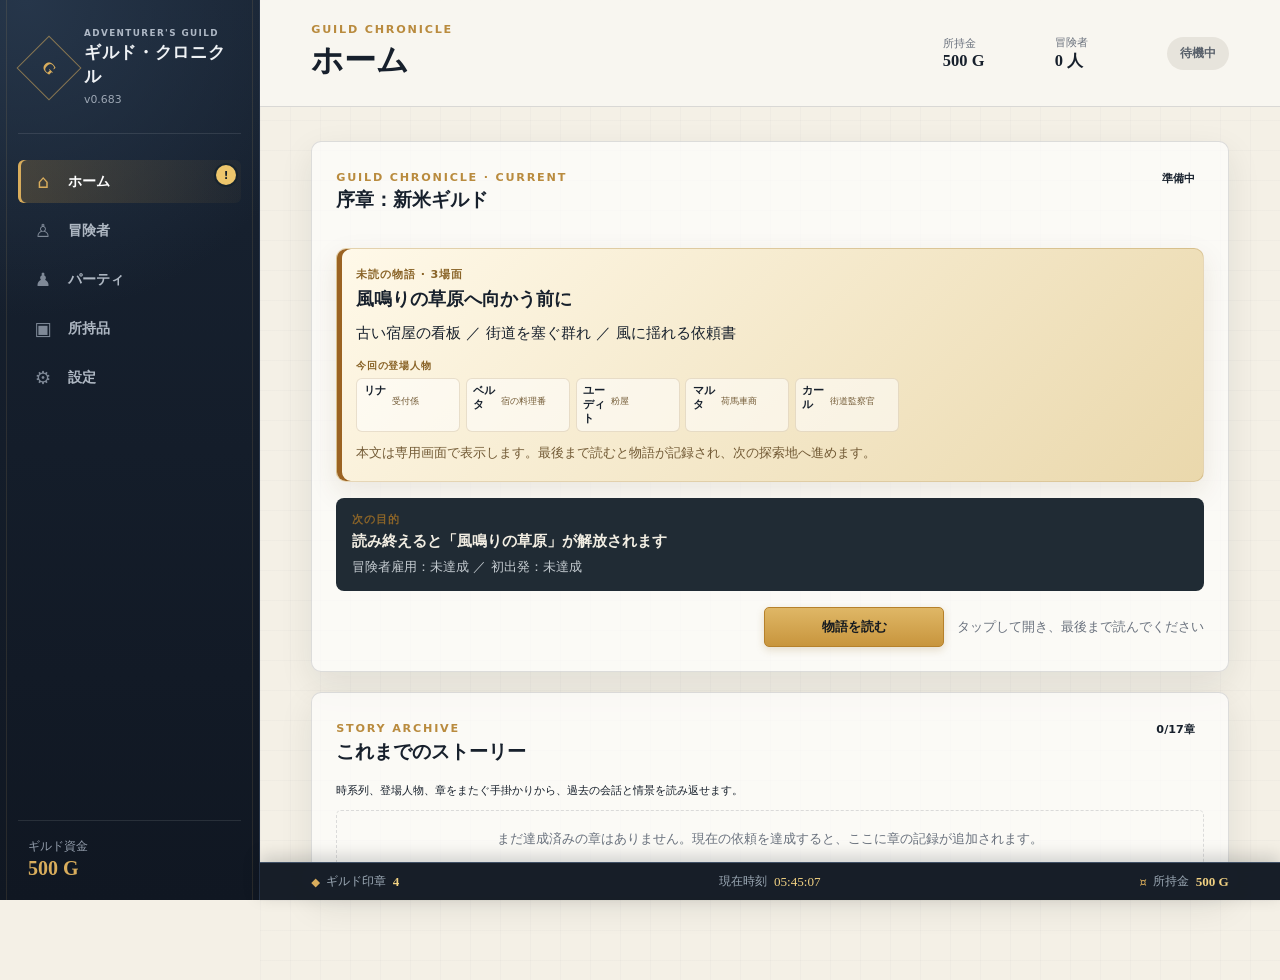
==== commit 1efcd37b: "feat: deepen expedition goals and progression" ====
--- a/index.html
+++ b/index.html
@@ -5,7 +5,7 @@
   <meta name="viewport" content="width=device-width, initial-scale=1">
   <meta name="theme-color" content="#101723">
   <meta name="description" content="冒険者を育て、放置探索へ送り出すブラウザ向けギルド運営RPG。">
-  <title>ギルド・クロニクル v0.557</title>
+  <title>ギルド・クロニクル v0.683</title>
   <link rel="stylesheet" href="css/style.css">
 </head>
 <body>
@@ -13,7 +13,7 @@
     <aside class="sidebar">
       <div class="brand">
         <div class="brand-mark" aria-hidden="true">G</div>
-        <div><p class="eyebrow">ADVENTURER'S GUILD</p><h1>ギルド・クロニクル</h1><span>v0.557</span></div>
+        <div><p class="eyebrow">ADVENTURER'S GUILD</p><h1>ギルド・クロニクル</h1><span>v0.683</span></div>
       </div>
       <nav id="main-nav" class="main-nav" aria-label="メインメニュー"></nav>
       <div class="sidebar-footer">
--- a/css/style.css
+++ b/css/style.css
@@ -225,8 +225,35 @@
 .result-tracked-achievement strong, .result-tracked-achievement p, .result-tracked-achievement small { display: block; margin: .16rem 0; }
 .result-tracked-achievement p { font-size: .9rem; font-weight: 800; }
 .result-tracked-achievement small { color: #567064; }
-.result-tracked-actions { display: flex; justify-content: flex-end; margin-top: .5rem; }
+.result-tracked-actions { display: flex; flex-wrap: wrap; justify-content: flex-end; gap: .35rem; margin-top: .5rem; }
 .result-tracked-actions .button { min-height: 38px; padding: .35rem .7rem; font-size: .72rem; }
+.result-craft-path { display: grid; grid-template-columns: auto minmax(0, 1fr) auto; gap: .65rem; align-items: center; margin-top: .65rem; padding: .65rem; border: 1px solid rgba(171, 130, 57, .28); border-radius: 12px; background: rgba(255, 250, 236, .72); }
+.result-craft-path > span { display: grid; place-items: center; width: 2rem; height: 2rem; border-radius: 50%; color: #7a5721; background: rgba(205, 167, 92, .18); }
+.result-craft-path small, .result-craft-path strong, .result-craft-path p { display: block; }
+.result-craft-path small { color: #856c44; letter-spacing: .05em; }
+.result-craft-path strong { margin-top: .08rem; }
+.result-craft-path p { margin: .12rem 0 0; color: var(--muted); font-size: .82rem; }
+.result-craft-path.is-ready { border-color: rgba(76, 134, 91, .34); background: rgba(238, 249, 239, .76); }
+.result-craft-actions { display: grid; gap: .35rem; min-width: 8.5rem; }
+.result-craft-actions .button { min-height: 36px; padding: .35rem .55rem; font-size: .7rem; }
+@media (max-width: 560px) { .result-craft-path { grid-template-columns: auto minmax(0, 1fr); } .result-craft-path > button, .result-craft-actions { grid-column: 1 / -1; width: 100%; } .result-craft-actions { grid-template-columns: repeat(2,minmax(0,1fr)); } }
+.forge-shop-card.is-crafting-target { border-color: #72927b; box-shadow: inset 4px 0 #72927b; }
+.recipe-craft-actions { display: grid; grid-template-columns: minmax(0, .7fr) minmax(0, 1.3fr); gap: .45rem; margin-top: .65rem; }
+.recipe-craft-actions .button { width: 100%; }
+@media (max-width: 520px) { .recipe-craft-actions { grid-template-columns: 1fr; } }
+.result-tracked-milestone { display: grid; grid-template-columns: 38px minmax(0,1fr) auto; align-items: center; gap: .65rem; margin-top: .7rem; padding: .72rem; border: 1px solid #b5a277; border-left: 4px solid #887042; border-radius: 5px; background: linear-gradient(135deg,#f7f2e5,#fffdf7); }
+.result-tracked-milestone > span { display: grid; place-items: center; width: 36px; height: 36px; color: #f0d18a; border-radius: 50%; background: #344343; font-size: 1rem; }
+.result-tracked-milestone > div { min-width: 0; }
+.result-tracked-milestone small, .result-tracked-milestone strong, .result-tracked-milestone p, .result-tracked-milestone em { display: block; }
+.result-tracked-milestone small { color: #806c43; font-size: .58rem; font-weight: 900; letter-spacing: .06em; }
+.result-tracked-milestone strong { margin-top: .12rem; font-size: .8rem; }
+.result-tracked-milestone p { margin: .12rem 0 .35rem; color: var(--muted); font-size: .66rem; }
+.result-tracked-milestone > div > div { height: 5px; overflow: hidden; border-radius: 999px; background: #e2d9c6; }
+.result-tracked-milestone > div > div i { display: block; height: 100%; border-radius: inherit; background: #9d7f3e; }
+.result-tracked-milestone em { margin-top: .2rem; color: #735d31; font-size: .62rem; font-style: normal; font-weight: 900; }
+.result-tracked-milestone > button { padding: .3rem .4rem; color: #70592e; border: 0; background: transparent; font: inherit; font-size: .64rem; font-weight: 900; cursor: pointer; white-space: nowrap; }
+.result-tracked-milestone.is-complete { border-color: #789b7e; border-left-color: var(--green); background: linear-gradient(135deg,#edf7ef,#fffdf7); }
+.result-tracked-milestone.is-complete > div > div i { background: var(--green); }
 .codex-quality-record { display: flex; align-items: center; justify-content: space-between; gap: .5rem; padding: .35rem .5rem; border: 1px solid #ddd2e5; border-radius: 4px; background: #faf6fc; }
 .codex-quality-record span { color: #6e6473; font-size: .72rem; }
 .level-up { margin-top: 10px !important; color: var(--gold) !important; font-weight: 700; }
@@ -297,6 +324,14 @@
 .battle-log-entry.enemy-skill p, .battle-log-entry.enemy-skill .battle-log-icon { color: #efa4b2; font-weight: 700; }
 .battle-log-entry.status p, .battle-log-entry.status .battle-log-icon { color: #efbd75; font-weight: 600; }
 .battle-log-entry.formation p, .battle-log-entry.formation .battle-log-icon { color: #8eacc6; }
+.battle-log-entry.chapter-map-guidance { border-color: #c7ad67; background: linear-gradient(100deg,#fff7d9,#f4ecd6); }
+.battle-log-entry.chapter-map-guidance p { color: #665126; }
+.battle-log-entry.chapter-map-guidance .battle-log-icon { color: #fff8df; border-color: #98762f; background: #98762f; font-family: Georgia,"Yu Mincho",serif; font-weight: 900; }
+.battle-log-entry.target-item-acquired { grid-template-columns: 24px minmax(0,1fr) auto; border-color: #91b29d; background: linear-gradient(100deg,#e7f3eb,#f8fcf9); }
+.battle-log-entry.target-item-acquired p { color: #345a47; font-weight: 700; }
+.battle-log-entry.target-item-acquired .battle-log-icon { color: #effaf3; border-color: #4f8066; background: #4f8066; font-weight: 900; }
+.battle-log-target-badge,.journey-target-item-badge { align-self: center; padding: .12rem .34rem; color: #f2fff7; border: 0; border-radius: 999px; background: #4f8066; font: inherit; font-size: .54rem; font-weight: 900; white-space: nowrap; cursor: pointer; }
+.battle-log-target-badge:active,.journey-target-item-badge:active { transform: translateY(1px); }
 .battle-log-entry.reputation { margin: 4px 0; padding: 7px 6px; background: rgba(185,139,62,.08); border-left: 2px solid rgba(210,172,91,.75); }
 .battle-log-entry.reputation p, .battle-log-entry.reputation .battle-log-icon { color: #dfc784; font-weight: 600; }
 .journey-discovery.companion { background: linear-gradient(90deg,rgba(185,139,62,.14),rgba(255,255,255,.72)); border-left-color: #b98b3e; }
@@ -637,6 +672,25 @@
 .attempt-comparison > div:first-child { display: flex; flex-wrap: wrap; align-items: baseline; gap: .35rem .7rem; margin-bottom: .65rem; }
 .attempt-comparison h4, .attempt-comparison p { margin: 0; }
 .attempt-comparison p { margin-left: auto; color: #68717a; font-size: .72rem; }
+.attempt-target-yield { display: grid; grid-template-columns: auto minmax(0,1fr) auto auto; align-items: center; gap: .45rem .65rem; margin: 0 0 .65rem; padding: .65rem; border: 1px solid rgba(117,94,60,.24); border-left: 4px solid #8b734a; border-radius: 6px; background: rgba(255,255,255,.76); }
+.attempt-target-yield.is-improved { border-left-color: #4f8565; background: #edf6ed; }
+.attempt-target-yield.is-missed { border-left-color: #a36f63; background: #f8eeea; }
+.attempt-target-yield > span { font-size: 1.4rem; }
+.attempt-target-yield > div:nth-of-type(1) small, .attempt-target-yield > div:nth-of-type(1) strong, .attempt-target-yield > div:nth-of-type(1) p { display: block; margin: 0; }
+.attempt-target-yield > div:nth-of-type(1) small { color: #8b734a; font-size: .58rem; font-weight: 900; letter-spacing: .06em; }
+.attempt-target-yield > div:nth-of-type(1) strong { margin-top: .08rem; font-size: .8rem; }
+.attempt-target-yield > div:nth-of-type(1) p { margin-top: .12rem; color: #68717a; font-size: .66rem; }
+.attempt-target-yield .target-yield-best { display: inline-block; margin-top: .28rem; padding: .12rem .32rem; border-radius: 3px; color: #755e3c; background: #eee4cb; font-size: .58rem; font-style: normal; font-weight: 900; letter-spacing: .02em; }
+.attempt-target-yield .target-yield-best.is-new { color: #315e43; background: #dcebdc; }
+.attempt-target-yield .target-yield-best.is-tied { color: #5c5375; background: #e9e3f1; }
+.attempt-target-yield > div:nth-of-type(2) { display: grid; grid-template-columns: auto auto auto auto auto; align-items: center; gap: .28rem; white-space: nowrap; }
+.attempt-target-yield > div:nth-of-type(2) small { color: #7a7f83; font-size: .58rem; }
+.attempt-target-yield > div:nth-of-type(2) b { font-size: .78rem; font-variant-numeric: tabular-nums; }
+.attempt-target-yield > div:nth-of-type(2) i { color: #9a7a35; font-style: normal; }
+.attempt-target-yield .attempt-target-actions { display: grid; gap: .28rem; justify-items: stretch; }
+.attempt-target-yield .text-button { color: #755e3c; font-size: .66rem; white-space: nowrap; }
+.attempt-target-yield .target-yield-retry { padding: .3rem .45rem; border: 1px solid #6d8b73; border-radius: 4px; color: #315e43; background: #f3faf4; font-size: .62rem; font-weight: 900; white-space: nowrap; }
+.attempt-target-yield .target-yield-retry:disabled { color: #8a948d; border-color: #c3ccc6; background: #eff2f0; cursor: default; }
 .attempt-comparison-grid { display: grid; grid-template-columns: repeat(2, minmax(0, 1fr)); gap: .35rem; }
 .attempt-comparison-row { display: grid; grid-template-columns: minmax(4.5rem, 1fr) auto minmax(3rem, auto) auto auto minmax(3rem, auto); align-items: center; gap: .25rem; min-width: 0; padding: .45rem .5rem; border-radius: 5px; background: rgba(255,255,255,.68); }
 .attempt-comparison-row span { font-size: .72rem; font-weight: 900; }
@@ -702,6 +756,8 @@
   .attempt-comparison-grid { grid-template-columns: 1fr; }
   .attempt-comparison > div:first-child { display: block; }
   .attempt-comparison p { margin-top: .2rem; }
+  .attempt-target-yield { grid-template-columns: auto minmax(0,1fr); }
+  .attempt-target-yield > div:nth-of-type(2), .attempt-target-yield .attempt-target-actions { grid-column: 2; justify-self: start; }
   .failure-evidence-links { display: grid; grid-template-columns: 1fr 1fr; }
   .failure-evidence-links > span, .failure-evidence-links .button:last-child { grid-column: 1 / -1; }
   .monster-expedition-context { grid-template-columns: 1fr; }
@@ -808,6 +864,7 @@
 .report-party-navigation .button { min-height: 36px; padding: .3rem .5rem; font-size: .7rem; }
 .report-repeat-departure { margin-top: .8rem; padding: .7rem; display: grid; grid-template-columns: minmax(0,1fr) auto; align-items: center; gap: .7rem; border: 1px solid #c9b77f; border-left: 4px solid var(--gold); border-radius: 6px; background: #fffaf0; }
 .report-repeat-departure.is-active { border-color: #8caf9b; border-left-color: var(--green); background: #edf6f0; }
+.report-repeat-departure.has-retry-preparation { border-color: #c79c79; border-left-color: #8a6044; background: linear-gradient(105deg,#faeddf,#fffaf0); }
 .report-repeat-departure > div:first-child { min-width: 0; display: grid; gap: .12rem; }
 .report-repeat-departure > div:first-child > span { color: var(--gold-dark); font-size: .62rem; font-weight: 900; letter-spacing: .08em; }
 .report-repeat-departure > div:first-child > strong { overflow: hidden; text-overflow: ellipsis; white-space: nowrap; }
@@ -1460,7 +1517,58 @@
 .story-guild-whisper.is-developing { border-style: dashed; background: linear-gradient(145deg,rgba(246,248,240,.94),rgba(224,232,216,.64)); }
 .story-guild-whisper.is-developing header > span:first-child { color: #536957; border-color: #758a78; }
 .story-guild-whisper.is-developing header strong,.story-guild-whisper.is-developing p b { color: #49604d; }
+.story-guild-whisper.is-achievement { border-color: rgba(171,126,37,.44); background: linear-gradient(145deg,rgba(255,249,225,.96),rgba(238,221,174,.64)); box-shadow: inset 4px 0 #b78a35,0 8px 20px rgba(98,69,19,.08); }
+.story-guild-whisper.is-achievement header > span:first-child { color: #f3d891; border-color: #a47829; background: #34413e; }
+.story-guild-whisper.is-achievement header strong,.story-guild-whisper.is-achievement p b { color: #78591e; }
+.story-route-tradition-whisper { margin: .75rem 0; overflow: hidden; border: 1px solid rgba(74,108,78,.34); border-radius: 10px; background: linear-gradient(145deg,rgba(245,249,238,.96),rgba(221,232,209,.7)); box-shadow: inset 4px 0 #71866a,0 8px 20px rgba(48,73,51,.06); }
+.story-route-tradition-whisper > summary { display: grid; grid-template-columns: 2rem minmax(0,1fr) 1rem; gap: .55rem; align-items: center; min-height: 54px; padding: .62rem .7rem; cursor: pointer; list-style: none; }
+.story-route-tradition-whisper > summary::-webkit-details-marker { display: none; }
+.story-route-tradition-whisper > summary > span:first-child { display: grid; place-items: center; width: 2rem; height: 2rem; color: #e9d594; border: 1px solid #7d936f; border-radius: 50%; background: #3d5144; font-family: Georgia,"Yu Mincho",serif; font-weight: 900; }
+.story-route-tradition-whisper > summary > span:nth-child(2) { display: grid; min-width: 0; }
+.story-route-tradition-whisper > summary small { color: #6f8068; font-size: .54rem; font-weight: 800; letter-spacing: .08em; }
+.story-route-tradition-whisper > summary strong { margin-top: .04rem; color: #3f5844; font-family: Georgia,"Yu Mincho",serif; font-size: .73rem; }
+.story-route-tradition-whisper > summary em { overflow: hidden; margin-top: .08rem; color: #7c7865; font-size: .58rem; font-style: normal; text-overflow: ellipsis; white-space: nowrap; }
+.story-route-tradition-whisper > summary > i { color: #71866a; font-style: normal; transition: transform .18s ease; }
+.story-route-tradition-whisper[open] > summary > i { transform: rotate(90deg); }
+.story-route-tradition-whisper > div { padding: 0 .75rem .75rem 3.25rem; border-top: 1px solid rgba(74,108,78,.13); }
+.story-route-tradition-whisper p { margin: .5rem 0; color: #485247; font-family: Georgia,"Yu Mincho",serif; font-size: .67rem; line-height: 1.65; }
+.story-route-tradition-whisper p b { margin-right: .35rem; color: #48614c; font-family: inherit; }
+.story-retreat-council { margin: .75rem 0; overflow: hidden; border: 1px solid rgba(130,74,58,.34); border-radius: 10px; background: linear-gradient(145deg,rgba(255,247,236,.97),rgba(235,218,202,.72)); box-shadow: inset 4px 0 #9d654f,0 8px 20px rgba(91,49,37,.07); }
+.story-retreat-council > summary { display: grid; grid-template-columns: 2rem minmax(0,1fr) 1rem; gap: .55rem; align-items: center; min-height: 54px; padding: .62rem .7rem; cursor: pointer; list-style: none; }
+.story-retreat-council > summary::-webkit-details-marker { display: none; }
+.story-retreat-council > summary > span:first-child { display: grid; place-items: center; width: 2rem; height: 2rem; color: #f1d3aa; border: 1px solid #aa725b; border-radius: 50%; background: #553f39; font-family: Georgia,"Yu Mincho",serif; font-weight: 900; }
+.story-retreat-council > summary > span:nth-child(2) { display: grid; min-width: 0; }
+.story-retreat-council > summary small { color: #95705f; font-size: .54rem; font-weight: 800; letter-spacing: .08em; }
+.story-retreat-council > summary strong { margin-top: .04rem; color: #664438; font-family: Georgia,"Yu Mincho",serif; font-size: .73rem; }
+.story-retreat-council > summary em { overflow: hidden; margin-top: .08rem; color: #7c6c62; font-size: .58rem; font-style: normal; text-overflow: ellipsis; white-space: nowrap; }
+.story-retreat-council > summary > i { color: #9d654f; font-style: normal; transition: transform .18s ease; }
+.story-retreat-council[open] > summary > i { transform: rotate(90deg); }
+.story-retreat-council > div { padding: 0 .75rem .75rem 3.25rem; border-top: 1px solid rgba(130,74,58,.14); }
+.story-retreat-council p { margin: .5rem 0; color: #544943; font-family: Georgia,"Yu Mincho",serif; font-size: .67rem; line-height: 1.65; }
+.story-retreat-council p b { margin-right: .35rem; color: #7b4f3f; font-family: inherit; }
+.story-retreat-council nav { display: flex; flex-wrap: wrap; gap: .35rem; margin-top: .65rem; }
+.story-retreat-council nav .button { min-height: 34px; padding: .35rem .55rem; font-size: .61rem; }
+.story-retreat-council.is-overcome { border-color: rgba(96,118,69,.4); background: linear-gradient(145deg,rgba(250,250,231,.98),rgba(218,230,197,.74)); box-shadow: inset 4px 0 #738856,0 8px 20px rgba(61,82,41,.07); }
+.story-retreat-council.is-overcome > summary > span:first-child { color: #f1dda0; border-color: #839762; background: #43543a; }
+.story-retreat-council.is-overcome > summary small,.story-retreat-council.is-overcome > summary > i { color: #71805b; }
+.story-retreat-council.is-overcome > summary strong,.story-retreat-council.is-overcome p b { color: #4d623f; }
+.story-achievement-target { margin: .75rem 0; padding: .65rem .7rem; display: grid; grid-template-columns: 38px minmax(0,1fr) auto; align-items: center; gap: .55rem; border: 1px solid #aebba8; border-radius: 8px; background: linear-gradient(120deg,#eef4ea,#fffaf0); }
+.story-achievement-target > span { width: 36px; height: 36px; display: grid; place-items: center; color: #f0d18a; border-radius: 50%; background: #32413d; }
+.story-achievement-target > div { min-width: 0; display: grid; grid-template-columns: minmax(0,1fr) auto; gap: .05rem .45rem; }
+.story-achievement-target small,.story-achievement-target strong,.story-achievement-target p,.story-achievement-target > div > div { grid-column: 1 / -1; }
+.story-achievement-target small { color: #6d806e; font-size: .54rem; font-weight: 900; letter-spacing: .08em; }
+.story-achievement-target strong { font-family: Georgia,"Yu Mincho",serif; font-size: .8rem; }
+.story-achievement-target p { margin: .08rem 0; color: var(--muted); font-size: .64rem; line-height: 1.45; }
+.story-achievement-target > div > div { height: 4px; overflow: hidden; border-radius: 4px; background: #d4ddd1; }
+.story-achievement-target > div > div i { display: block; height: 100%; background: linear-gradient(90deg,#607d68,#d1a94d); }
+.story-achievement-target em { color: #80652c; font-size: .58rem; font-style: normal; font-weight: 800; }
+.story-achievement-target > nav { display: grid; gap: .25rem; }
+.story-achievement-target > nav button { min-height: 32px; padding: .25rem .45rem; color: #58695f; border: 1px solid #bcc6bb; border-radius: 4px; background: rgba(255,255,255,.66); font: inherit; font-size: .6rem; font-weight: 800; cursor: pointer; }
+.story-achievement-target > nav button:first-child { color: #fffdf5; border-color: #536c5b; background: #607a67; }
 @media (max-width: 560px) { .story-guild-whisper > div,.story-guild-whisper .text-button { margin-left: 0; } }
+@media (max-width: 560px) { .story-route-tradition-whisper > div { padding-left: .75rem; } }
+@media (max-width: 560px) { .story-retreat-council > div { padding-left: .75rem; }.story-retreat-council nav .button { flex: 1 1 30%; } }
+@media (max-width: 560px) { .story-achievement-target { grid-template-columns: 34px minmax(0,1fr); }.story-achievement-target > nav { grid-column: 2; display: flex; flex-wrap: wrap; } }
 .story-character-archive { margin: .7rem 0 1rem; border-block: 1px solid var(--line); }
 .story-character-archive > summary { display: flex; align-items: center; justify-content: space-between; gap: .65rem; min-height: 48px; padding: .55rem 0; cursor: pointer; list-style: none; }
 .story-character-archive > summary > span:first-child { display: grid; }
@@ -1494,6 +1602,22 @@
 .result-story-moments article + article { margin-top: .2rem; }
 .result-story-moments small { color: #8a6428; }
 .result-story-moments p { margin: .15rem 0 0; line-height: 1.7; }
+.result-story-continuation { display: grid; grid-template-columns: auto minmax(0,1fr) auto; align-items: center; gap: .75rem; margin: 1rem 0; padding: .85rem; color: #f7edcf; border: 1px solid #9f824c; border-radius: 9px; background: linear-gradient(120deg,#1c2b32,#263a38); box-shadow: 0 8px 18px rgba(23,37,42,.13); }
+.result-story-continuation > span { display: grid; place-items: center; width: 2.6rem; height: 2.6rem; color: #223238; border-radius: 50%; background: #dcc88f; font-weight: 900; }
+.result-story-continuation > div { display: grid; gap: .15rem; min-width: 0; }
+.result-story-continuation small { color: #ceb77b; font-size: .68rem; font-weight: 900; letter-spacing: .08em; }
+.result-story-continuation strong { color: #fff8e2; }
+.result-story-continuation p { margin: 0; color: #d8ddd6; font-size: .82rem; line-height: 1.55; }
+.result-story-continuation .button { white-space: nowrap; }
+.result-story-continuation.is-route-ready { color: #edf7e8; border-color: #718d65; background: linear-gradient(120deg,#24382c,#304c36); }
+.result-story-continuation.is-route-ready > span { color: #29402e; background: #c8d9a7; }
+.result-story-continuation.is-route-ready small { color: #bace9e; }
+.result-story-continuation.is-difficulty-ready { color: #fff1dd; border-color: #9b6a4e; background: linear-gradient(120deg,#302426,#533328); }
+.result-story-continuation.is-difficulty-ready > span { color: #4b2d22; background: #e5bb82; }
+.result-story-continuation.is-difficulty-ready small { color: #e6bd87; }
+.result-difficulty-actions { display: grid; gap: .35rem; }
+.result-difficulty-actions .button { min-height: 38px; }
+@media (max-width: 600px) { .result-story-continuation { grid-template-columns: auto minmax(0,1fr); }.result-story-continuation > .button,.result-story-continuation > .result-difficulty-actions { grid-column: 1 / -1; width: 100%; }.result-difficulty-actions .button { width: 100%; } }
 .result-mystery-progress { display: grid; gap: .5rem; margin: 1rem 0; padding: .85rem; color: #eee7d5; border: 1px solid #786c53; border-left: 4px solid #c9a45f; border-radius: 8px; background: linear-gradient(145deg,#293238,#182126); }
 .result-mystery-progress > .label { color: #d6b670; }
 .result-mystery-progress > strong { font-family: Georgia,"Yu Mincho",serif; font-size: .86rem; }
@@ -1515,6 +1639,24 @@
 .result-new-discoveries .label, .result-new-discoveries strong, .result-new-discoveries p { grid-column: 1; }
 .result-new-discoveries p { margin: .1rem 0 0; color: #735b27; font-size: .78rem; }
 .result-new-discoveries .button { grid-column: 2; grid-row: 1 / 4; min-height: 42px; }
+.result-achievement-unlocks { overflow: hidden; position: relative; background: linear-gradient(115deg,#fff6d7,#fffdf6 58%,#f4e5b7); }
+.achievement-unlock-list { grid-column: 1; display: grid; gap: .38rem; margin-top: .3rem; }
+.achievement-unlock-list article { position: relative; min-height: 58px; padding: .45rem 4.8rem .45rem .5rem; display: grid; grid-template-columns: 38px minmax(0,1fr); align-items: center; gap: .5rem; overflow: hidden; border: 1px solid #d9bd73; border-radius: 5px; background: #fffdf8cc; box-shadow: inset 3px 0 #bd8c2d; }
+.achievement-unlock-list article > span { width: 36px; height: 36px; display: grid; place-items: center; color: #f3d995; border: 1px solid #a97e32; border-radius: 50%; background: #293738; font-size: .9rem; }
+.achievement-unlock-list article > div { min-width: 0; display: grid; gap: .02rem; }
+.achievement-unlock-list article small { color: #94702d; font-size: .58rem; font-weight: 900; letter-spacing: .04em; }
+.achievement-unlock-list article strong { grid-column: auto; color: #303638; font-family: Georgia,"Yu Mincho",serif; font-size: .82rem; }
+.achievement-unlock-list article p { grid-column: auto; margin: .04rem 0 0; color: #6f6754; font-size: .66rem; line-height: 1.35; }
+.achievement-unlock-reward { justify-self: start; min-height: 28px; margin-top: .22rem; padding: .2rem .38rem; color: #684e18; border: 1px solid #c7a454; border-radius: 4px; background: #fff3c9; font: inherit; font-size: .57rem; font-weight: 800; cursor: pointer; }
+.achievement-unlock-reward:hover { border-color: #977020; background: #ffe8a3; }
+.achievement-unlock-reward.is-claimed { color: #5f7466; border-color: #b8c5b9; background: #edf4ee; cursor: default; }
+.achievement-unlock-continuation { margin-top: .25rem; padding: .3rem .4rem; display: grid; grid-template-columns: minmax(0,1fr) auto; gap: .02rem .35rem; border-left: 2px solid #b79042; background: #f5ecd4; }
+.achievement-unlock-continuation > span { grid-column: 1 / -1; color: #866726; font-size: .52rem; font-weight: 900; letter-spacing: .05em; }
+.achievement-unlock-continuation > b { overflow: hidden; color: #4e452f; font-size: .65rem; text-overflow: ellipsis; white-space: nowrap; }
+.achievement-unlock-continuation > small { align-self: center; color: #75684d; font-size: .55rem; white-space: nowrap; }
+.achievement-unlock-continuation.is-active { border-left-color: #60866b; background: #eaf2e8; }
+.achievement-unlock-continuation.is-active > span { color: #4f7459; }
+.achievement-unlock-list article > em { position: absolute; right: .45rem; top: 50%; padding: .14rem .25rem; color: #9a732d; border: 1px solid #bb9144; transform: translateY(-50%) rotate(-4deg); font-size: .5rem; font-style: normal; font-weight: 900; letter-spacing: .08em; opacity: .72; }
 .result-adventurer-reputations > div { grid-column: 1 / -1; display: grid; grid-template-columns: repeat(auto-fit,minmax(180px,1fr)); gap: .4rem; margin-top: .35rem; }
 .result-adventurer-reputations article { display: grid; grid-template-columns: 1.7rem minmax(0,1fr) auto; align-items: center; gap: .45rem; padding: .5rem; border: 1px solid rgba(153,115,37,.3); border-radius: 5px; background: rgba(255,255,255,.7); }
 .result-adventurer-reputations article > span { display: grid; place-items: center; width: 1.55rem; height: 1.55rem; color: #fff; border-radius: 50%; background: #6e805f; font-size: .62rem; font-weight: 900; }
@@ -1588,6 +1730,27 @@
 .result-first-clear { display: grid; gap: .2rem; margin: 1rem 0; padding: .85rem .9rem; color: #49391f; border: 1px solid #c9a34b; border-left: 4px solid #9c7321; border-radius: 6px; background: linear-gradient(110deg,#f9e8aa,#fffaf0 75%); }
 .result-first-clear .label { color: #8b651c; }
 .result-first-clear p { margin: .1rem 0 0; color: #674f21; }
+.result-difficulty-chapter-complete { margin: 1rem 0; padding: .8rem .9rem; display: grid; grid-template-columns: 44px minmax(0,1fr) auto; align-items: center; gap: .7rem; color: #fff5da; border: 1px solid #b38e4e; border-radius: 7px; background: linear-gradient(125deg,#263c38,#182d31 72%); box-shadow: inset 0 0 24px rgba(226,185,92,.09); }
+.result-difficulty-chapter-complete > span { width: 42px; height: 42px; display: grid; place-items: center; color: #273936; border: 1px solid #efd38b; border-radius: 50%; background: #e9ca7b; font-family: Georgia,"Yu Mincho",serif; font-weight: 900; }
+.result-difficulty-chapter-complete > div { min-width: 0; display: grid; gap: .08rem; }
+.result-difficulty-chapter-complete small { color: #d5b66b; font-size: .58rem; font-weight: 900; letter-spacing: .08em; }
+.result-difficulty-chapter-complete strong { color: #fff8e7; font-family: Georgia,"Yu Mincho",serif; font-size: .9rem; }
+.result-difficulty-chapter-complete p { margin: .08rem 0 0; color: #d7ddd4; font-size: .7rem; line-height: 1.45; }
+.result-difficulty-chapter-complete .result-chapter-map-benefit { margin-top: .35rem; padding: .32rem .5rem; color: #fff2c9; border: 1px solid rgba(239,211,139,.4); border-radius: 5px; background: rgba(239,211,139,.08); }
+.result-chapter-map-benefit b { margin-right: .45rem; color: #efd38b; }
+.result-difficulty-chapter-complete .button { min-height: 40px; color: #322b1d; border-color: #e1c477; background: #f2d995; }
+.result-difficulty-chapter-actions { display: grid; gap: .35rem; }
+.result-difficulty-chapter-complete .result-difficulty-chapter-actions .button.ghost { color: #f2ddb0; background: transparent; }
+.result-chapter-map-conversation { margin-top: .45rem; border-top: 1px solid rgba(226,185,92,.25); }
+.result-chapter-map-conversation > summary { padding-top: .4rem; display: grid; grid-template-columns: auto minmax(0,1fr) 14px; align-items: center; gap: .45rem; cursor: pointer; list-style: none; }
+.result-chapter-map-conversation > summary::-webkit-details-marker { display: none; }
+.result-chapter-map-conversation > summary span { color: #bfa870; font-size: .5rem; font-weight: 900; letter-spacing: .08em; }
+.result-chapter-map-conversation > summary strong { color: #f0e3c1; font-size: .67rem; }
+.result-chapter-map-conversation > summary i { color: #d5b66b; font-style: normal; transition: transform .18s ease; }
+.result-chapter-map-conversation[open] > summary i { transform: rotate(90deg); }
+.result-chapter-map-conversation > div { padding-top: .2rem; }
+.result-difficulty-chapter-complete .result-chapter-map-conversation p { margin: .28rem 0; color: #dbe0d8; font-family: Georgia,"Yu Mincho",serif; font-size: .65rem; line-height: 1.55; }
+.result-chapter-map-conversation p b { margin-right: .35rem; color: #efd38b; font-family: inherit; }
 @keyframes discovery-glow { from { box-shadow: 0 0 18px rgba(211,165,54,.45); transform: translateY(-2px); } to { box-shadow: none; transform: none; } }
 @media (max-width: 720px) {
   .result-level-ups > article { grid-template-columns: 1fr; }
@@ -1597,6 +1760,11 @@
   .result-observation-unlock .button { grid-column: 1; grid-row: auto; margin-top: .35rem; }
   .result-new-discoveries { grid-template-columns: 1fr; }
   .result-new-discoveries .button { grid-column: 1; grid-row: auto; margin-top: .35rem; }
+  .result-difficulty-chapter-complete { grid-template-columns: 38px minmax(0,1fr); padding: .7rem; }
+  .result-difficulty-chapter-complete > span { width: 36px; height: 36px; }
+  .result-difficulty-chapter-actions { grid-column: 1 / -1; width: 100%; }
+  .result-difficulty-chapter-complete .button { width: 100%; }
+  .achievement-unlock-list article { padding-right: 4rem; }
   .result-adventurer-milestones article,.result-personal-bests article { grid-template-columns: minmax(0,1fr) auto; }
   .result-adventurer-milestones article > span,.result-personal-bests article > span { grid-column: 1; }
   .result-adventurer-milestones article p,.result-personal-bests article p { grid-column: 1; }
@@ -1642,6 +1810,18 @@
 .fleet-target-strip.harvest-target { border-color: #9f8b4d; background: linear-gradient(100deg,#edf3e8,#fffaf0); }
 .fleet-target-strip.harvest-target .fleet-target-icon { background: #55623f; }
 .fleet-target-strip.harvest-target > div > small { color: #69733e; }
+.fleet-target-strip.achievement-target { border-color: #8fad96; background: linear-gradient(100deg,#ebf4ec,#fffdf8); }
+.fleet-target-strip.achievement-target .fleet-target-icon { color: #e5f2e3; background: #496756; }
+.fleet-target-strip.achievement-target > div > small { color: #4f7459; }
+.fleet-target-strip.crafting-target { border-color: #9d7f4a; background: linear-gradient(100deg,#f3ead9,#fffaf1); }
+.fleet-target-strip.crafting-target .fleet-target-icon { color: #fff0c4; background: #71552d; }
+.fleet-target-strip.crafting-target > div > small { color: #7b5d29; }
+.fleet-crafting-materials { display: flex; flex-wrap: wrap; gap: .24rem; margin-top: .2rem; }
+.fleet-crafting-materials > span { padding: .14rem .34rem; color: #745f36; border: 1px solid #d7c7a6; border-radius: 999px; background: rgba(255,255,255,.72); font-size: .61rem; white-space: nowrap; }
+.fleet-crafting-materials > span.is-met { color: #47705a; border-color: #a8c2af; background: #edf6ef; }
+.fleet-crafting-materials b { font-variant-numeric: tabular-nums; }
+.fleet-achievement-assignment { width: fit-content; padding: .12rem .3rem; color: #4f7459; border-radius: 3px; background: #e4efe3; font-size: .61rem; font-weight: 800; }
+.fleet-achievement-assignment.is-active { color: #e8f5e7; background: #4f7459; }
 .fleet-target-icon { display: grid; place-items: center; width: 36px; height: 36px; border-radius: 50%; background: #283944; color: #f4d791; font-size: 1rem; }
 .fleet-target-strip > div { min-width: 0; display: grid; gap: .12rem; }
 .fleet-target-strip > div > small { color: var(--gold); font-size: .64rem; font-weight: 800; letter-spacing: .07em; }
@@ -1651,6 +1831,10 @@
 .fleet-target-strip > div > i > b { display: block; height: 100%; background: var(--green); }
 .fleet-target-strip > div:last-child { display: flex; gap: .35rem; }
 .fleet-target-strip .button { min-height: 38px; padding: .35rem .6rem; font-size: .7rem; }
+.fleet-target-craft-guide { display: flex; flex-wrap: wrap; align-items: baseline; gap: .18rem .45rem; margin: .35rem 0 0; padding: .38rem .48rem; border-left: 3px solid #9c793c; background: rgba(255,255,255,.56); }
+.fleet-target-craft-guide > span { color: #85631f; font-size: .61rem; font-weight: 800; }
+.fleet-target-craft-guide > strong { font-size: .72rem; }
+.fleet-target-craft-guide > small { flex-basis: 100%; color: var(--muted); font-size: .64rem; }
 .harvest-target-progress { display: grid; grid-template-columns: repeat(2,minmax(0,1fr)); gap: .5rem; margin-top: .16rem; }
 .harvest-target-progress > span { display: grid; grid-template-columns: auto minmax(40px,1fr); align-items: center; gap: .35rem; color: var(--muted); font-size: .66rem; font-weight: 700; white-space: nowrap; }
 .harvest-target-progress i { height: 4px; overflow: hidden; border-radius: 999px; background: #d8d1c2; }
@@ -1658,6 +1842,7 @@
 .fleet-target-routes { display: flex; gap: .3rem; min-width: 0; margin-top: .25rem; overflow-x: auto; scrollbar-width: none; }
 .fleet-target-routes::-webkit-scrollbar { display: none; }
 .fleet-target-route { flex: 0 0 auto; min-height: 30px; padding: .22rem .48rem; color: #3f5360; border: 1px solid #b9c8d2; border-radius: 4px; background: #f1f5f7; font-size: .64rem; font-weight: 800; white-space: nowrap; }
+.fleet-target-route small { margin-left: .3rem; color: #886d2f; font-size: .56rem; }
 .fleet-target-route:disabled { color: #8b8b83; border-color: #d5d1c9; background: #eeece7; }
 .fleet-target-routes > span, .fleet-target-no-route { color: var(--muted); font-size: .64rem; line-height: 1.4; }
 .journey-hunt-progress { display: grid; grid-template-columns: auto minmax(0,1fr) auto; align-items: center; gap: .6rem; margin: .65rem 0; padding: .55rem .65rem; border: 1px solid #9daeb5; border-radius: 6px; background: linear-gradient(100deg,#e9f0f2,#fbfdfd); }
@@ -1670,6 +1855,35 @@
 .journey-hunt-progress em { color: var(--muted); font-size: .68rem; font-style: normal; white-space: nowrap; }
 .journey-hunt-progress.is-complete { border-color: #85ad98; background: linear-gradient(100deg,#e6f2eb,#f9fcfa); }
 .journey-hunt-progress.is-complete i b { background: var(--green); }
+.journey-item-progress { display: grid; grid-template-columns: auto minmax(0,1fr) auto; align-items: center; gap: .6rem; margin: .65rem 0; padding: .55rem .65rem; border: 1px solid #b1a56b; border-radius: 6px; background: linear-gradient(100deg,#f3f0df,#fffdf7); }
+.journey-item-progress > span { display: grid; place-items: center; width: 32px; height: 32px; color: #fff3be; border-radius: 50%; background: #6f6539; font-size: .68rem; font-weight: 900; }
+.journey-item-progress > div { display: grid; gap: .08rem; min-width: 0; }
+.journey-item-progress small { color: #776c38; font-size: .62rem; font-weight: 800; }
+.journey-item-progress strong { overflow: hidden; font-size: .78rem; text-overflow: ellipsis; white-space: nowrap; }
+.journey-item-progress i { height: 4px; overflow: hidden; border-radius: 999px; background: #ded8bb; }
+.journey-item-progress i b { display: block; height: 100%; background: #9b8840; }
+.journey-item-progress em { color: #776c38; font-size: .68rem; font-style: normal; font-weight: 800; white-space: nowrap; }
+.journey-item-progress.is-complete { border-color: #85ad98; background: linear-gradient(100deg,#e6f2eb,#f9fcfa); }
+.journey-item-progress.is-complete i b { background: var(--green); }
+.journey-discovery.target-item-acquired { border-color: #70a488; box-shadow: inset 3px 0 #4f8066; }
+.journey-discovery.target-item-acquired .journey-discovery-marker { color: #effaf3; background: #4f8066; }
+.journey-target-item-badge { display: inline-block; margin-left: .35rem; vertical-align: middle; letter-spacing: 0; }
+.item-codex-group.is-focused-group > summary { background: linear-gradient(90deg,#eaf4ee,#f8fbf9); }
+.codex-card.is-focused-item { border-color: #4f8066; box-shadow: 0 0 0 3px rgba(79,128,102,.16), 0 12px 30px rgba(57,92,72,.12); animation: codex-item-focus 1.1s ease-out both; }
+@keyframes codex-item-focus { 0% { transform: scale(.985); background: #dcefe3; } 100% { transform: scale(1); } }
+.journey-aftermath-log { margin-left: 1rem; overflow: hidden; border: 1px solid #2d3b4a; border-radius: 6px; }
+.journey-aftermath-log + .journey-aftermath-log { margin-top: -.35rem; }
+.journey-aftermath-log .battle-log-entry { border-bottom: 0; }
+.journey-milestone-progress { display: grid; grid-template-columns: auto minmax(0,1fr) auto; align-items: center; gap: .6rem; margin: .65rem 0; padding: .55rem .65rem; border: 1px solid #bdad83; border-radius: 6px; background: linear-gradient(100deg,#f7f1e4,#fffdf8); }
+.journey-milestone-progress > span { display: grid; place-items: center; width: 32px; height: 32px; color: #f4d791; border-radius: 50%; background: #3d4b4b; }
+.journey-milestone-progress > div { display: grid; gap: .08rem; min-width: 0; }
+.journey-milestone-progress small { color: #806b3f; font-size: .62rem; font-weight: 800; }
+.journey-milestone-progress strong { overflow: hidden; font-size: .78rem; text-overflow: ellipsis; white-space: nowrap; }
+.journey-milestone-progress i { height: 4px; overflow: hidden; border-radius: 999px; background: #ded5c1; }
+.journey-milestone-progress i b { display: block; height: 100%; background: #9a7b39; }
+.journey-milestone-progress em { color: #796743; font-size: .68rem; font-style: normal; font-weight: 800; white-space: nowrap; }
+.journey-milestone-progress.has-progress { border-color: #8eae95; background: linear-gradient(100deg,#eaf4ec,#fbfdfb); }
+.journey-milestone-progress.has-progress i b { background: var(--green); }
 .journey-encounter.has-hunt-target { border-color: #879fa8; box-shadow: inset 3px 0 #526c76; }
 .journey-hunt-target-badge { padding: .16rem .38rem; color: #fff; border-radius: 999px; background: #526c76; font-size: .58rem; font-weight: 800; white-space: nowrap; }
 .target-party-modal { width: min(430px, calc(100vw - 2rem)); }
@@ -1678,6 +1892,13 @@
 .target-party-choice > span { display: grid; gap: .1rem; min-width: 0; }
 .target-party-choice strong, .target-party-choice small { overflow: hidden; text-overflow: ellipsis; white-space: nowrap; }
 .target-party-choice small { color: var(--muted); font-size: .7rem; }
+.target-party-choice em { width: fit-content; margin-top: .12rem; padding: .08rem .3rem; border-radius: 999px; font-size: .61rem; font-style: normal; font-weight: 800; }
+.target-party-choice em.is-ready { color: #426c52; background: #e1efe5; }
+.target-party-choice em.is-blocked { color: #8b4642; background: #f3dfdc; white-space: normal; }
+.target-party-choice em.route-experience { color: #706c63; background: #ece9e1; }
+.target-party-choice em.route-experience.is-attempted { color: #725f34; background: #f4ead0; }
+.target-party-choice em.route-experience.is-success { color: #426c52; background: #e1efe5; }
+.target-party-choice.is-blocked { color: #77736c; border-color: #d6d0c5; background: #f0eee9; }
 .target-party-choice i { color: var(--gold-dark); font-size: 1.2rem; font-style: normal; }
 .recipe-focus-summary { display: flex; flex-wrap: wrap; gap: .3rem; margin-top: .4rem; }
 .recipe-focus-summary span { padding: .2rem .45rem; border-radius: 999px; font-size: .68rem; font-weight: 800; }
@@ -1713,6 +1934,8 @@
 .fleet-party-meta::-webkit-scrollbar { display: none; }
 .fleet-party-meta > span, .fleet-preset-link, .fleet-named-hunt-link, .fleet-developing-hunt-link { flex: 0 0 auto; min-height: 22px; padding: .18rem .4rem; color: #5c6468; background: #ece9e1; border: 1px solid #d6d0c1; border-radius: 999px; font-size: .65rem; line-height: 1.2; white-space: nowrap; }
 .fleet-party-meta > .fleet-bond-status { color: #6f5120; background: #fff4d8; border-color: #d8b867; }
+.fleet-party-meta > .fleet-lineage-status { color: #3d6071; background: #edf7fa; border-color: #9cbcc7; }
+.fleet-party-meta > .fleet-lineage-status.is-active { color: #72551c; background: #fff4d8; border-color: #d8b867; }
 .fleet-preset-link { color: #526c5c; background: #e6efe9; border-color: #b9cdbf; font: inherit; font-size: .65rem; font-weight: 800; cursor: pointer; }
 .fleet-named-hunt-link { color: #74501b; background: linear-gradient(100deg,#fff4d8,#f0e3c2); border-color: #c9a755; font: inherit; font-size: .65rem; font-weight: 900; cursor: pointer; }
 .fleet-named-hunt-link:hover { border-color: #9f772c; }
@@ -1738,7 +1961,8 @@
 .fleet-result-mark.success { color: #205c3d; background: #d8eadf; }
 .fleet-result-mark.failure { color: #7b302d; background: #f2d9d6; }
 .fleet-result-loot { display: flex; flex-wrap: wrap; gap: .28rem; min-width: 0; }
-.fleet-result-loot > span, .fleet-loot-breakdown > summary { min-width: 0; padding: .18rem .4rem; overflow: hidden; color: #46525a; border: 1px solid #d6d0c1; border-radius: 3px; background: rgba(255,255,255,.72); font-size: .72rem; line-height: 1.35; text-overflow: ellipsis; white-space: nowrap; }
+.fleet-result-loot > span, .fleet-result-loot > button, .fleet-loot-breakdown > summary { min-width: 0; padding: .18rem .4rem; overflow: hidden; color: #46525a; border: 1px solid #d6d0c1; border-radius: 3px; background: rgba(255,255,255,.72); font: inherit; font-size: .72rem; line-height: 1.35; text-overflow: ellipsis; white-space: nowrap; }
+.fleet-result-loot > button { cursor: pointer; }
 .fleet-result-loot .gold { color: #76561b; border-color: #d4bd82; background: #fff7df; font-weight: 800; }
 .fleet-result-loot .experience { color: #654d78; border-color: #cbbbd5; background: #f6f0fa; font-weight: 800; }
 .fleet-result-loot > span.equipment, .fleet-loot-breakdown.equipment > summary { color: #344c60; border-color: #b9c8d2; background: #f0f5f7; }
@@ -1749,6 +1973,9 @@
 .fleet-result-loot .ultra-rare { color: #fff0c9; border-color: #d78445; background: linear-gradient(135deg,#591621,#8e2630); font-weight: 900; }
 .fleet-result-loot .ultra-title { color: #704213; border-color: #d8a24e; background: #fff0c6; font-weight: 900; }
 .fleet-result-loot .tracked { color: #225641; border-color: #8ab5a3; background: #e8f6ef; font-weight: 900; }
+.fleet-result-loot .target-record { color: #fff5d3; border-color: #9b7a38; background: linear-gradient(110deg,#6c5426,#3f5d47); font-weight: 900; }
+.fleet-result-loot .target-record-next { color: #285b43; border-color: #84aa93; background: #edf7f0; font-weight: 900; }
+.fleet-result-loot .target-record-next:disabled { color: #7d877f; border-color: #c5ccc7; background: #f0f2f0; cursor: default; }
 .fleet-result-loot .companion-growth { color: #704213; border-color: #d0a052; background: #fff0c6; font-weight: 900; }
 .result-companion-bonds p { display: grid; grid-template-columns: minmax(0,1fr) auto; gap: .1rem .5rem; align-items: center; }
 .result-companion-bonds p small { grid-column: 1; color: var(--muted); }
@@ -1760,6 +1987,29 @@
 .result-adventurer-bond-tiers article b { width: 100%; color: #604813; }
 .result-adventurer-bond-tiers article small { color: var(--muted); }
 .result-adventurer-bond-tiers article em { color: #76581b; font-size: .68rem; font-style: normal; font-weight: 800; }
+.result-destination-familiarities > div { display: grid; gap: .4rem; margin: .55rem 0; }
+.result-destination-familiarities article { display: grid; grid-template-columns: 30px minmax(0,1fr) auto; gap: .5rem; align-items: center; padding: .5rem; border: 1px solid #d9c184; border-radius: 6px; background: #fff9e8; }
+.result-destination-familiarities article > span { display: grid; place-items: center; width: 30px; height: 30px; color: #fff9e7; border-radius: 50%; background: #49697a; font-weight: 900; }
+.result-destination-familiarities article p { display: grid; gap: .12rem; margin: 0; }
+.result-destination-familiarities article b { color: #604813; }
+.result-destination-familiarities article small { color: var(--muted); }
+.result-destination-familiarities article em { color: #53656e; font-size: .68rem; font-style: normal; }
+.result-destination-familiarities.has-inherited-guide { border-color: #cda64d; border-left-color: #9e6d16; background: linear-gradient(110deg,#ffedb6,#fffaf0 72%); }
+.result-destination-familiarities article.is-inherited-guide > span { background: #8a621b; }
+.result-route-lineages { margin-top: .8rem; padding: .85rem; border: 1px solid #d8bd75; border-radius: 14px; background: linear-gradient(145deg, #fffaf0, #f4e8c9); }
+.result-route-lineages > div > small { display: block; margin-top: .2rem; color: #6e624e; }
+.result-route-lineages article { margin-top: .65rem; padding: .75rem; border: 1px solid rgba(138, 98, 27, .25); border-radius: 12px; background: rgba(255, 255, 255, .6); }
+.result-route-lineages article p { margin: .5rem 0; line-height: 1.7; }
+.result-route-lineages article > small { display: block; color: #765f32; }
+.result-route-tradition { border-color: #8daea5; border-left: 4px solid #46796d; background: linear-gradient(145deg, #edf7f3, #fff8e7); }
+.result-route-tradition .label,.result-route-tradition article > small { color: #37675d; }
+.route-lineage-names { display: grid; grid-template-columns: minmax(0, 1fr) auto minmax(0, 1fr) auto minmax(0, 1fr); gap: .35rem; align-items: center; text-align: center; }
+.route-lineage-names span, .route-lineage-names strong { overflow: hidden; text-overflow: ellipsis; white-space: nowrap; }
+.route-lineage-names strong { color: #765619; }
+@media (max-width: 620px) {
+  .result-destination-familiarities article { grid-template-columns: 30px minmax(0,1fr); }
+  .result-destination-familiarities article .button { grid-column: 1 / -1; grid-row: auto; width: 100%; }
+}
 .result-hunt-ledger-story { margin: -.1rem 0 .55rem !important; color: #5d553f !important; font-family: Georgia,"Yu Mincho",serif; font-size: .65rem !important; line-height: 1.6; }
 .result-hunt-ledger-epithet { margin: -.25rem 0 .55rem !important; color: #765b20 !important; font-size: .65rem !important; font-weight: 900; }
 .result-hunt-recognition-scene { display: grid !important; gap: .28rem !important; margin: -.2rem 0 .58rem !important; padding: .55rem .62rem; border: 1px solid rgba(122,94,42,.28); border-radius: 6px; background: linear-gradient(135deg,rgba(255,252,238,.94),rgba(233,226,203,.72)); }
@@ -1799,6 +2049,15 @@
 .fleet-result-loot .route-event.success { color: #285f3e; border-color: #9cbca8; background: #e8f4ec; }
 .fleet-result-loot .route-event.failure { color: #7c3e35; border-color: #d0aaa2; background: #f8ece9; }
 .fleet-result-loot .field-knowledge { color: #f8e8b5; border-color: #b88b3e; background: #294a3b; font-weight: 900; }
+.fleet-result-loot .retry-preparation { color: #793f31; border-color: #c79b89; background: #f9ebe4; font-weight: 900; }
+.fleet-result-loot .retry-preparation.is-overcome { color: #425d35; border-color: #9fb38b; background: #edf5e5; }
+.fleet-result-loot .achievement { color: #664d18; border-color: #d1af59; background: #fff3c9; font-weight: 900; }
+.fleet-result-loot .observation { color: #315768; border-color: #9bb9c3; background: #eaf4f5; font-weight: 900; }
+.fleet-result-loot .story-continuation { color: #fff2c6; border-color: #8e774c; background: linear-gradient(105deg,#31484a,#243338); font-weight: 900; }
+.fleet-result-loot .story-next-route { color: #eaf5df; border-color: #77906c; background: linear-gradient(105deg,#47604b,#304737); font-weight: 900; }
+.fleet-result-loot .difficulty-next-route { color: #fff1dd; border-color: #9b6a4e; background: linear-gradient(105deg,#6a4231,#422a2b); font-weight: 900; }
+.fleet-result-loot .difficulty-chapter-map { color: #fff3cc; border-color: #a88b50; background: linear-gradient(105deg,#315046,#233b3b); font-weight: 900; }
+.fleet-result-loot .difficulty-chapter-map.is-guidance { color: #70531f; border-color: #d4b96e; background: #fff0bf; }
 @media (max-width: 560px) { .ultra-title-grid { grid-template-columns: 1fr; } }
 .fleet-loot-breakdown { min-width: 0; max-width: 100%; }
 .fleet-loot-breakdown > summary { display: flex; align-items: center; gap: .35rem; cursor: pointer; }
@@ -1848,6 +2107,15 @@
 .party-history-character-focus p b, .party-history-character-focus p em { color: var(--ink); font-size: .61rem; font-style: normal; white-space: nowrap; }
 .party-history-character-focus p em { color: #705a28; }
 .party-history-character-focus .text-button { justify-self: start; margin-top: .12rem; padding: .1rem 0; font-size: .6rem; }
+.party-history-item-focus { display: grid; grid-template-columns: 2rem minmax(0,1fr); gap: .55rem; align-items: start; margin: 0 0 .65rem; padding: .55rem .65rem; border: 1px solid #a8c1ae; border-radius: 6px; background: #f2f8f3; }
+.party-history-item-focus > span { display: grid; place-items: center; width: 1.8rem; height: 1.8rem; color: #edf7f0; border-radius: 50%; background: #587461; font-weight: 900; }
+.party-history-item-focus > div { display: grid; gap: .14rem; min-width: 0; }
+.party-history-item-focus small { color: #607b68; font-size: .58rem; }
+.party-history-item-focus strong { color: #314d3a; font-size: .75rem; }
+.party-history-item-focus p { margin: .12rem 0 0 !important; color: #53645a !important; font-size: .61rem !important; line-height: 1.5; }
+.party-history-item-focus nav { display: flex; flex-wrap: wrap; align-items: center; gap: .25rem .65rem; margin-top: .18rem; }
+.party-history-item-focus nav .button { min-height: 34px; padding: .3rem .55rem; font-size: .6rem; }
+.party-history-item-focus .text-button { justify-self: start; padding: .1rem 0; font-size: .6rem; }
 .party-history-battle { display: grid; grid-template-columns: repeat(4, minmax(0, 1fr)); gap: .3rem; }
 .party-history-battle span { display: grid; gap: .1rem; padding: .4rem; border-radius: 4px; background: #fff; color: var(--muted); font-size: .65rem; }
 .party-history-battle strong { color: var(--ink); font-size: .78rem; }
@@ -1899,6 +2167,20 @@
 .party-history-story article small { color: #8b7441; font-size: .62rem; font-weight: 800; }
 .party-history-story article strong { font-size: .76rem; }
 .party-history-story article p { margin: 0; color: var(--muted); font-size: .68rem; line-height: 1.55; }
+.party-history-route-lineage { border-color: #d2b460; background: linear-gradient(135deg,#fffaf0,#f6ecd3); }
+.party-history-route-lineage > summary { color: #765619; }
+.party-history-route-lineage article strong { color: #765619; font-family: Georgia,"Yu Mincho",serif; }
+.party-history-route-lineage article .text-button { justify-self: start; margin-top: .18rem; }
+.party-history-achievements { border-color: #cbb06a; background: #fff9e8; }
+.party-history-achievements > summary { color: #77581e; }
+.party-history-achievements article { grid-template-columns: 32px minmax(0,1fr); align-items: center; gap: .5rem; }
+.party-history-achievements article > span { width: 30px; height: 30px; display: grid; place-items: center; color: #f0d18a; border-radius: 50%; background: #2d3b3b; font-size: .72rem; }
+.party-history-achievements article > div { min-width: 0; display: grid; gap: .05rem; }
+.party-history-achievements article strong { font-family: Georgia,"Yu Mincho",serif; }
+.party-history-tracked-achievement { border-color: #9db59f; background: #f3f8f2; }
+.party-history-tracked-achievement > summary { color: #3d6848; }
+.party-history-tracked-achievement article { box-shadow: inset 3px 0 #6e9676; }
+.party-history-tracked-achievement article p { color: #456c4e; font-weight: 900; }
 .party-history-witnesses { margin: 0; padding: .42rem .55rem; color: #6f654c; font-size: .64rem; }
 .party-history-journey { margin-top: .5rem; border: 1px solid #9eb4a4; border-radius: 4px; background: #f3f8f4; }
 .party-history-journey > summary { display: flex; justify-content: space-between; gap: .5rem; padding: .45rem .55rem; color: #355b44; cursor: pointer; font-size: .72rem; font-weight: 900; }
@@ -1952,6 +2234,21 @@
 .party-history-loot-reaction small { color: #8a7345; font-size: .53rem; font-weight: 800; }
 .party-history-loot-reaction strong { font-size: .68rem; }
 .party-history-loot-reaction p { margin: .12rem 0 0 !important; color: #625a48 !important; font-family: Georgia,"Yu Mincho",serif; font-size: .62rem !important; line-height: 1.55; }
+.party-history-retry-preparation,.result-retry-preparation { display: grid; grid-template-columns: 1.75rem minmax(0,1fr); gap: .45rem; padding: .52rem .65rem; color: #604535; border-block: 1px solid #dbc6aa; background: linear-gradient(110deg,#faeddf,#fff9e9); }
+.party-history-retry-preparation > span,.result-retry-preparation > span { display: grid; place-items: center; width: 1.65rem; height: 1.65rem; color: #fff4df; border-radius: 50%; background: #8a6044; font-family: Georgia,"Yu Mincho",serif; font-size: .68rem; font-weight: 900; }
+.party-history-retry-preparation > div,.result-retry-preparation > div { display: grid; min-width: 0; gap: .03rem; }
+.party-history-retry-preparation small,.result-retry-preparation small { color: #9a7149; font-size: .5rem; font-weight: 900; letter-spacing: .05em; }
+.party-history-retry-preparation strong,.result-retry-preparation strong { font-size: .69rem; }
+.party-history-retry-preparation p,.result-retry-preparation p { margin: .1rem 0 0 !important; color: #675b4d !important; font-size: .59rem !important; line-height: 1.5; }
+.party-history-map-guidance,.result-chapter-map-guidance { display: grid; grid-template-columns: 1.75rem minmax(0,1fr); gap: .45rem; padding: .52rem .65rem; color: #50442b; border-block: 1px solid #ddc681; background: linear-gradient(110deg,#fff3c9,#f8f2df); }
+.party-history-map-guidance > span,.result-chapter-map-guidance > span { display: grid; place-items: center; width: 1.65rem; height: 1.65rem; color: #fff8df; border-radius: 50%; background: #94752f; font-family: Georgia,"Yu Mincho",serif; font-size: .68rem; font-weight: 900; }
+.party-history-map-guidance > div,.result-chapter-map-guidance > div { display: grid; min-width: 0; gap: .03rem; }
+.party-history-map-guidance small,.result-chapter-map-guidance small { color: #98772e; font-size: .5rem; font-weight: 900; letter-spacing: .05em; }
+.party-history-map-guidance strong,.result-chapter-map-guidance strong { font-size: .69rem; }
+.party-history-map-guidance p,.result-chapter-map-guidance p { margin: .1rem 0 0 !important; color: #665d47 !important; font-size: .59rem !important; line-height: 1.5; }
+.result-retry-preparation { margin: .6rem 0; border: 1px solid #dbc6aa; border-radius: .55rem; }
+.result-retry-preparation.is-overcome { border-color: #a9bea7; background: linear-gradient(110deg,#edf5e9,#fff8e7); }
+.result-retry-preparation.is-overcome > span { background: #59775e; }
 .party-history-shared-hunt-ledger { display: grid; grid-template-columns: 1.75rem minmax(0,1fr) auto; align-items: center; gap: .45rem; padding: .5rem .65rem; color: #3f5148; border-block: 1px solid #cfd7ca; background: linear-gradient(105deg,#eef4e9,#fbf5e4); }
 .party-history-shared-hunt-ledger > span { display: grid; place-items: center; width: 1.65rem; height: 1.65rem; color: #f8edc7; border-radius: 50%; background: #4d6358; font-family: Georgia,"Yu Mincho",serif; font-size: .68rem; font-weight: 900; }
 .party-history-shared-hunt-ledger > div { display: grid; min-width: 0; gap: .03rem; }
@@ -2035,7 +2332,12 @@
 .party-history-loot { display: grid; grid-template-columns: 1fr 1fr; gap: .5rem; margin-top: .5rem; }
 .party-history-loot section { padding: .45rem; border-radius: 4px; background: #fff; }
 .party-history-loot ul { margin: .25rem 0 0; padding: 0; list-style: none; }
-.party-history-loot li { display: flex; justify-content: space-between; gap: .5rem; padding: .15rem 0; color: var(--muted); font-size: .68rem; }
+.party-history-loot li { color: var(--muted); font-size: .68rem; }
+.party-history-loot li > button { width: 100%; min-height: 32px; display: grid; grid-template-columns: minmax(0,1fr) auto 10px; align-items: center; gap: .4rem; padding: .15rem .2rem; color: inherit; border: 0; border-radius: 3px; background: transparent; text-align: left; cursor: pointer; }
+.party-history-loot li > button:hover,.party-history-loot li > button:focus-visible { color: var(--ink); background: #f3f5f1; outline: none; }
+.party-history-loot li > button span { overflow: hidden; text-overflow: ellipsis; white-space: nowrap; }
+.party-history-loot li > button i { color: #86948a; font-style: normal; }
+.party-history-loot li.is-focused-loot > button { color: #31543e; background: #e8f2ea; box-shadow: inset 3px 0 #63836d; font-weight: 800; }
 .party-history-loot li strong { color: var(--ink); white-space: nowrap; }
 .party-history-reuse { display: flex; align-items: center; justify-content: space-between; gap: .6rem; margin-top: .5rem; padding: .5rem; border: 1px solid #c8b784; border-radius: 5px; background: #fffaf0; }
 .party-history-reuse > span { display: grid; gap: .1rem; min-width: 0; }
@@ -2047,6 +2349,8 @@
 .fleet-actions { display: flex; flex-wrap: wrap; gap: .375rem; }
 .fleet-actions .button { min-height: 44px; font-size: .875rem; padding-inline: .75rem; }
 .fleet-actions .button.has-notice { color: #6d4b13; border-color: #c49a3d; background: #fff4cf; font-weight: 800; }
+.fleet-actions .button.retry-departure { border-color: #885d40; background: linear-gradient(105deg,#8d6246,#5e4438); box-shadow: 0 3px 9px rgba(86,55,39,.2); }
+.fleet-actions .button.revisit-departure { border-color: #56745d; background: linear-gradient(105deg,#66836d,#45614e); }
 .party-operation-title { margin-bottom: .75rem; font-size: 1rem; }
 @media (max-width: 980px) {
   .party-overview-row { grid-template-columns: minmax(0,1fr) minmax(0,1fr); }
@@ -2218,6 +2522,97 @@
 .named-hunt-ledger > summary b,.named-hunt-ledger button > b { color: #765b20; }
 .named-hunt-ledger > div { border-top-color: #d7cda8; background: #d7cda8; }
 .named-hunt-ledger button > i:first-child { display: grid; place-items: center; width: 28px; height: 28px; color: #f7edc9; border-radius: 50%; background: #58634a; font-size: .59rem; font-weight: 900; }
+.route-lineage-ledger { border-color: #9aaf9f; background: linear-gradient(145deg,#edf5ef,#fffdf7); }
+.route-lineage-ledger > summary small { color: #667d6c; }
+.route-lineage-ledger > summary strong { color: #385242; }
+.route-lineage-ledger > summary b,.route-lineage-ledger button > b { color: #477052; }
+.route-lineage-ledger > div { border-top-color: #c9d8cc; background: #c9d8cc; }
+.route-lineage-ledger button > i:first-child { display: grid; place-items: center; width: 28px; height: 28px; color: #edf7ef; border-radius: 50%; background: #52705a; font-size: .59rem; font-weight: 900; }
+.route-tradition-ledger { border-color: #9e8952; background: linear-gradient(145deg,#f7f0db,#fffdf7); }
+.route-tradition-ledger > summary small { color: #88733e; }
+.route-tradition-ledger > summary strong { color: #56451f; }
+.route-tradition-ledger > summary b { color: #735b21; }
+.route-tradition-ledger > div { grid-template-columns: repeat(2,minmax(0,1fr)); border-top-color: #ddcfaa; background: #ddcfaa; }
+.route-tradition-ledger article { min-width: 0; display: grid; grid-template-columns: 34px minmax(0,1fr); align-items: center; gap: .5rem; padding: .52rem; background: rgba(255,255,255,.94); }
+.route-tradition-ledger article > i { display: grid; place-items: center; width: 29px; height: 29px; color: #fff9e4; border-radius: 50%; background: #806c37; font-size: .58rem; font-style: normal; font-weight: 900; }
+.route-tradition-ledger article > span { display: grid; min-width: 0; gap: .06rem; }
+.route-tradition-ledger article strong,.route-tradition-ledger article small,.route-tradition-ledger article em { overflow: hidden; text-overflow: ellipsis; white-space: nowrap; }
+.route-tradition-ledger article strong { color: #4d3f20; font-size: .7rem; }
+.route-tradition-ledger article small { color: var(--muted); font-size: .56rem; }
+.route-tradition-ledger article em { color: #826a2c; font-size: .55rem; font-style: normal; font-weight: 700; }
+.route-tradition-ledger > div > section { grid-column: 1 / -1; padding: .7rem; background: #fffdf7; text-align: center; }
+.route-tradition-ledger > div > section strong { color: #56451f; font-size: .72rem; }
+.route-tradition-ledger > div > section p { margin: .25rem auto 0; max-width: 520px; color: var(--muted); font-size: .61rem; line-height: 1.7; }
+.route-tradition-ledger > div > .route-atlas-chapter { padding: 0; background: #f7f2e5; text-align: left; }
+.route-atlas-chapter > header { min-height: 40px; padding: .38rem .55rem; display: flex; align-items: center; justify-content: space-between; gap: .55rem; border-bottom: 1px solid #ded2b5; background: linear-gradient(90deg,#f7f0df,#fffaf0); }
+.route-atlas-chapter > header > span { min-width: 0; display: grid; }
+.route-atlas-chapter > header small { color: #9a7a36; font-size: .45rem; font-weight: 800; letter-spacing: .11em; }
+.route-atlas-chapter > header strong { overflow: hidden; color: #56451f; font-size: .67rem; text-overflow: ellipsis; white-space: nowrap; }
+.route-atlas-chapter > header > b { flex: 0 0 auto; color: #816424; font-size: .62rem; }
+.route-atlas-chapter.is-complete > header > b::before { content: "完成 · "; color: #54714a; }
+.route-atlas-chapter > div { display: grid; grid-template-columns: repeat(2,minmax(0,1fr)); gap: 1px; background: #ded2b5; }
+.route-atlas-chapter article,.route-atlas-chapter button { min-width: 0; min-height: 52px; padding: .42rem .5rem; display: grid; grid-template-columns: 28px minmax(0,1fr) auto 10px; align-items: center; gap: .4rem; border: 0; background: rgba(255,255,255,.94); text-align: left; }
+.route-atlas-chapter article { grid-template-columns: 28px minmax(0,1fr); }
+.route-atlas-chapter button { color: var(--ink); cursor: pointer; }
+.route-atlas-chapter button:hover { background: #fffaf0; }
+.route-atlas-chapter article > i,.route-atlas-chapter button > i:first-child { width: 26px; height: 26px; display: grid; place-items: center; color: #8b6b29; border: 1px solid #cfb879; border-radius: 50%; background: #fff9e9; font-size: .58rem; font-style: normal; font-weight: 800; }
+.route-atlas-chapter .route-atlas-empty > i:first-child { color: #958d7b; border-style: dashed; border-color: #c8bfaa; background: #faf8f2; }
+.route-atlas-chapter article > span,.route-atlas-chapter button > span { min-width: 0; display: grid; gap: .05rem; }
+.route-atlas-chapter article strong,.route-atlas-chapter button strong { overflow: hidden; font-size: .66rem; text-overflow: ellipsis; white-space: nowrap; }
+.route-atlas-chapter article small,.route-atlas-chapter button small { overflow: hidden; color: var(--muted); font-size: .52rem; text-overflow: ellipsis; white-space: nowrap; }
+.route-atlas-chapter article em { color: #826a2c; font-size: .5rem; font-style: normal; font-weight: 700; }
+.route-atlas-chapter.is-focused-chapter > header { background: linear-gradient(90deg,#e7efe2,#fff8df); box-shadow: inset 4px 0 #668063; }
+.route-atlas-chapter article.is-focused { position: relative; z-index: 1; background: linear-gradient(110deg,#e9f4e5,#fff7d8); box-shadow: inset 0 0 0 2px #779272; }
+.route-atlas-chapter article.is-focused > i { color: #fff5cc; border-color: #526d56; background: #526d56; }
+.route-atlas-chapter article.is-focused em { color: #48634b; }
+.route-atlas-chapter button > b { color: #806329; font-size: .56rem; }
+.route-atlas-chapter button > i:last-child { color: #a38c5c; font-style: normal; }
+.route-tradition-readiness { display: block; color: #8c7250; font-size: .57rem; font-style: normal; line-height: 1.35; }
+.route-tradition-readiness.is-ready { color: #4f7747; font-weight: 800; }
+.route-tradition-candidates { margin: .65rem 0; overflow: hidden; border: 1px solid #c8b071; border-radius: 6px; background: #fffaf0; text-align: left; }
+.route-tradition-candidates > header { padding: .45rem .55rem; display: flex; align-items: end; justify-content: space-between; gap: .5rem; border-bottom: 1px solid #dfd0a9; }
+.route-tradition-candidates > header > span { display: grid; }
+.route-tradition-candidates > header small { color: #927432; font-size: .46rem; font-weight: 800; letter-spacing: .1em; }
+.route-tradition-candidates > header strong { color: #57451f; font-size: .7rem; }
+.route-tradition-candidates > header > b { color: #806225; font-size: .6rem; }
+.route-tradition-candidates > div { display: grid; gap: 1px; background: #e3d6b7; }
+.route-tradition-candidates > div > button { width: 100%; padding: .42rem .5rem; display: grid; grid-template-columns: 26px minmax(0,1fr) auto; align-items: center; gap: .45rem; border: 0; background: rgba(255,255,255,.92); text-align: left; }
+.route-tradition-candidates > div > button > span { width: 25px; height: 25px; display: grid; place-items: center; color: #8d702f; border: 1px solid #ccb77e; border-radius: 50%; font-size: .55rem; font-weight: 800; }
+.route-tradition-candidates > div > button > div { min-width: 0; display: grid; }
+.route-tradition-candidates > div > button strong { overflow: hidden; font-size: .64rem; text-overflow: ellipsis; white-space: nowrap; }
+.route-tradition-candidates > div > button small { color: var(--muted); font-size: .53rem; }
+.route-tradition-candidates > div > button > b { color: #806225; font-size: .54rem; }
+.route-tradition-candidates > div > button.is-ready { background: #f3faef; }
+.route-tradition-candidates > div > button.is-ready small { color: #4f7747; font-weight: 800; }
+.route-tradition-candidates > div > button.is-busy { background: #f6f3ed; opacity: .78; }
+.route-tradition-formation-guide { margin: .65rem 0; overflow: hidden; border: 1px solid #bda665; border-radius: 8px; background: linear-gradient(145deg,#fffaf0,#f3f8f2); }
+.route-tradition-formation-guide > header { padding: .5rem .6rem; display: flex; align-items: end; justify-content: space-between; gap: .5rem; border-bottom: 1px solid #ded0a7; }
+.route-tradition-formation-guide > header > span { display: grid; }
+.route-tradition-formation-guide > header small { color: #8a6d2d; font-size: .48rem; font-weight: 900; letter-spacing: .1em; }
+.route-tradition-formation-guide > header strong { color: #51411f; font-size: .72rem; }
+.route-tradition-formation-guide > header b { color: #755d25; font-size: .66rem; }
+.route-tradition-formation-guide > div { display: grid; gap: 1px; background: #e1d5b8; }
+.route-tradition-formation-guide article { min-width: 0; padding: .4rem .5rem; display: grid; grid-template-columns: 22px 34px minmax(0,1fr) auto; align-items: center; gap: .4rem; background: rgba(255,255,255,.94); }
+.route-tradition-formation-guide article > i { width: 21px; height: 21px; display: grid; place-items: center; color: #fff; border-radius: 50%; background: #947735; font-size: .52rem; font-style: normal; font-weight: 900; }
+.route-tradition-formation-guide article > .portrait { width: 32px; height: 38px; }
+.route-tradition-formation-guide article > span { min-width: 0; display: grid; }
+.route-tradition-formation-guide article strong { overflow: hidden; font-size: .64rem; text-overflow: ellipsis; white-space: nowrap; }
+.route-tradition-formation-guide article small { color: var(--muted); font-size: .52rem; }
+.route-tradition-formation-guide article > b { color: #4f7747; font-size: .58rem; }
+.route-tradition-formation-guide article.is-ready { background: #f2faef; }
+.route-tradition-formation-guide article.is-busy { opacity: .72; }
+.route-tradition-formation-guide article .button { min-height: 28px; padding: .25rem .45rem; font-size: .53rem; }
+.route-tradition-formation-guide > p { margin: 0; padding: .42rem .55rem; color: #6b6048; font-size: .55rem; line-height: 1.55; }
+.route-tradition-candidates > small { display: block; padding: .35rem .5rem; color: var(--muted); font-size: .53rem; text-align: center; }
+.route-tradition-candidates.is-empty { padding-bottom: .5rem; }
+.route-tradition-candidates.is-empty p { margin: .45rem .55rem 0; color: var(--muted); font-size: .58rem; line-height: 1.65; }
+.route-tradition-ledger footer { grid-column: 1 / -1; display: grid; grid-template-columns: minmax(0,1fr) minmax(90px,180px) auto; align-items: center; gap: .65rem; padding: .48rem .6rem; background: #fffaf0; }
+.route-tradition-ledger footer > span { display: grid; }
+.route-tradition-ledger footer small { color: #88733e; font-size: .48rem; letter-spacing: .1em; }
+.route-tradition-ledger footer strong { color: #56451f; font-size: .65rem; }
+.route-tradition-ledger footer > div { height: 5px; overflow: hidden; border-radius: 999px; background: #e7dcc0; }
+.route-tradition-ledger footer > div > i { display: block; height: 100%; border-radius: inherit; background: linear-gradient(90deg,#9a803e,#d5b55c); }
+.route-tradition-ledger footer > b { color: #735b21; font-size: .62rem; }
 .named-hunt-next-ledgers { grid-column: 1 / -1; padding: .55rem; background: #fffdf7; }
 .named-hunt-next-ledgers > header { display: flex; align-items: end; justify-content: space-between; gap: .6rem; margin-bottom: .45rem; }
 .named-hunt-next-ledgers > header > span { display: grid; }
@@ -2275,6 +2670,45 @@
 .item-acquisition li strong, .item-acquisition li span { min-width: 0; overflow-wrap: anywhere; }
 .item-acquisition li span { color: var(--muted); }
 .item-acquisition li b { color: #7b5b22; font-weight: 700; }
+.item-acquisition li.has-action { grid-template-columns: minmax(78px,.7fr) minmax(0,1.25fr) auto; align-items: center; }
+.item-source-action { min-height: 28px; padding: .25rem .38rem; color: #fffaf0; border: 1px solid #8c6b31; border-radius: 4px; background: #9a783a; font: inherit; font-size: .56rem; font-weight: 800; white-space: nowrap; cursor: pointer; }
+.item-source-hunt { color: #f7fff9; border-color: #456f59; background: #527b65; }
+.item-source-action:disabled { color: #4f6959; border-color: #a9b9ad; background: #dce7df; cursor: default; }
+@media (max-width: 560px) { .item-acquisition li.has-action { grid-template-columns: minmax(72px,.7fr) minmax(0,1.3fr); }.item-source-action { grid-column: 2; justify-self: start; } }
+.item-return-history { margin: .7rem 0; overflow: hidden; border: 1px solid #cbd6cf; border-radius: 5px; background: #f5f8f5; }
+.item-return-history > summary { min-height: 38px; padding: .4rem .5rem; display: flex; align-items: center; justify-content: space-between; color: #45604f; font-size: .68rem; font-weight: 800; cursor: pointer; list-style: none; }
+.item-return-history > summary::-webkit-details-marker { display: none; }
+.item-return-history > summary b { color: #718276; font-size: .58rem; }
+.item-return-history > div { display: grid; border-top: 1px solid #d9e2dc; }
+.item-return-history button { display: grid; grid-template-columns: minmax(0,1fr) auto 10px; gap: .35rem; align-items: center; min-height: 44px; padding: .4rem .5rem; color: inherit; border: 0; background: transparent; text-align: left; cursor: pointer; }
+.item-return-history button + button { border-top: 1px solid #dfe7e1; }
+.item-return-history button span { display: grid; min-width: 0; }
+.item-return-history button strong,.item-return-history button small { overflow: hidden; text-overflow: ellipsis; white-space: nowrap; }
+.item-return-history button strong { font-size: .66rem; }.item-return-history button small { color: var(--muted); font-size: .56rem; }
+.item-return-history button em { font-size: .56rem; font-style: normal; font-weight: 800; white-space: nowrap; }.item-return-history button em.success { color: #48705a; }.item-return-history button em.failure { color: #95604f; }
+.item-return-history button > i { color: #6f8274; font-style: normal; }
+.item-return-history .item-return-best { display: grid; grid-template-columns: minmax(0,1fr) auto; align-items: stretch; background: linear-gradient(90deg, #eef5ef, #f9f6e9); border-left: 4px solid #5f876c; }
+.item-return-history .item-return-best-record { min-height: 54px; }
+.item-return-history .item-return-best-record span small, .item-return-history .item-return-best-record span strong, .item-return-history .item-return-best-record span em { display: block; overflow: hidden; text-overflow: ellipsis; white-space: nowrap; }
+.item-return-history .item-return-best-record span small { color: #587762; font-size: .54rem; font-weight: 900; letter-spacing: .05em; }
+.item-return-history .item-return-best-record span strong { margin-top: .08rem; font-size: .68rem; }
+.item-return-history .item-return-best-record span em { margin-top: .08rem; color: var(--muted); font-size: .56rem; font-style: normal; }
+.item-return-history .item-return-best-record > b { color: #48705a; font-size: .84rem; font-variant-numeric: tabular-nums; }
+.item-return-history .item-return-best-retrace { display: block; min-height: 40px; margin: .38rem .42rem .38rem 0; padding: .3rem .48rem; border: 1px solid #789582; border-radius: 4px; color: #3e654b; background: #f8fbf8; font-size: .58rem; font-weight: 900; text-align: center; white-space: nowrap; }
+.item-return-history .item-return-best-retrace:disabled { color: #8a948d; border-color: #c3ccc6; background: #eff2f0; cursor: default; }
+.item-route-records { display: grid; background: #edf3ef; border-top: 1px solid #d1ddd5; border-bottom: 1px solid #d1ddd5; }
+.item-route-records > header { display: grid; grid-template-columns: minmax(0,1fr) auto; gap: .06rem .4rem; padding: .42rem .5rem .28rem; }
+.item-route-records > header span { grid-column: 1; color: #688072; font-size: .5rem; font-weight: 900; letter-spacing: .08em; }
+.item-route-records > header strong { grid-column: 1; font-size: .66rem; }.item-route-records > header small { grid-column: 2; grid-row: 1 / span 2; align-self: center; color: #6f8274; font-size: .56rem; }
+.item-route-records > div { display: grid; padding: 0 .35rem .35rem; gap: .25rem; }
+.item-route-records article { display: grid; grid-template-columns: minmax(0,1fr) auto; align-items: stretch; overflow: hidden; border: 1px solid #d0ddd4; border-radius: 4px; background: rgba(255,255,255,.7); }
+.item-return-history .item-route-records .item-route-record-open { min-height: 42px; padding: .32rem .4rem; }
+.item-return-history .item-route-records .item-route-record-open > b { color: #48705a; font-size: .7rem; }
+.item-return-history .item-route-records .item-route-record-retrace { display: block; min-height: 34px; margin: .3rem .3rem .3rem 0; padding: .2rem .4rem; color: #3e654b; border: 1px solid #91aa99; border-radius: 3px; background: #f8fbf8; font-size: .55rem; font-weight: 900; text-align: center; white-space: nowrap; }
+.item-return-history .item-route-records .item-route-record-retrace:disabled { color: #8a948d; border-color: #c3ccc6; background: #eff2f0; cursor: default; }
+.item-route-records > small { padding: 0 .5rem .35rem; color: var(--muted); font-size: .52rem; }
+.item-return-recent-label { display: block; padding: .35rem .5rem .18rem; color: #718276; background: #f8faf8; font-size: .52rem; font-weight: 900; letter-spacing: .06em; }
+@media (max-width: 480px) { .item-return-history .item-return-best { grid-template-columns: 1fr; }.item-return-history .item-return-best-retrace { margin: 0 .5rem .45rem; } }
 .monster-dungeon-group { margin-top: .75rem; overflow: hidden; border: 1px solid var(--line); border-radius: var(--radius); background: rgba(255,255,255,.36); }
 .monster-dungeon-group > summary { min-height: 62px; padding: .65rem .8rem; display: grid; grid-template-columns: minmax(0,1fr) auto 18px; align-items: center; gap: .7rem; color: #f7ecd5; background: var(--night-2); list-style: none; cursor: pointer; }
 .monster-dungeon-group > summary::-webkit-details-marker { display: none; }
@@ -2554,6 +2988,14 @@
 .character-first-discoveries > div strong, .character-first-discoveries > div small { overflow: hidden; text-overflow: ellipsis; white-space: nowrap; }
 .character-first-discoveries > div strong { font-size: .64rem; }
 .character-first-discoveries > div small { color: var(--muted); font-size: .54rem; }
+.character-achievement-witnesses > div { grid-template-columns: repeat(2,minmax(0,1fr)); }
+.character-achievement-witnesses > div > button { width: 100%; min-width: 0; padding: .38rem .42rem; display: grid; grid-template-columns: 1.3rem minmax(0,1fr) auto; align-items: center; gap: .4rem; color: inherit; border: 1px solid #d8c78e; border-radius: 4px; background: linear-gradient(105deg,#fff9e6,#fffdf7); text-align: left; cursor: pointer; }
+.character-achievement-witnesses > div > button > i { color: #b4872f; font-size: .9rem; font-style: normal; text-align: center; }
+.character-achievement-witnesses > div > button > span { min-width: 0; display: grid; gap: .05rem; }
+.character-achievement-witnesses > div > button strong,.character-achievement-witnesses > div > button small { overflow: hidden; text-overflow: ellipsis; white-space: nowrap; }
+.character-achievement-witnesses > div > button strong { font-size: .64rem; }
+.character-achievement-witnesses > div > button small { color: var(--muted); font-size: .54rem; }
+.character-achievement-witnesses > div > button > em { color: #9a7a35; font-size: .8rem; font-style: normal; }
 .character-shared-hunt-ledgers > div { grid-template-columns: 1fr; }
 .character-shared-hunt-ledgers > div > button { width: 100%; min-width: 0; padding: .38rem .42rem; display: grid; grid-template-columns: 1.3rem minmax(0,1fr) auto; align-items: center; gap: .4rem; border: 1px solid #ddd1b0; border-radius: 4px; color: inherit; background: linear-gradient(105deg,#f2f5ec,#fffaf0); text-align: left; }
 .character-shared-hunt-ledgers > div > button > i { font-size: .9rem; font-style: normal; text-align: center; }
@@ -2572,6 +3014,9 @@
 .character-route-experience span { display: flex; align-items: center; gap: .3rem; padding: .25rem .42rem; color: #4f5358; background: #f3eee2; border: 1px solid #ddd1b0; border-radius: 999px; }
 .character-route-experience small { font-size: .6rem; }
 .character-route-experience b { color: #7c5d16; font-size: .64rem; white-space: nowrap; }
+.character-destination-experience span { flex: 1 1 13rem; display: grid; grid-template-columns: minmax(0, 1fr) auto; border-radius: .55rem; }
+.character-destination-experience span small { overflow: hidden; text-overflow: ellipsis; white-space: nowrap; }
+.character-destination-experience span em { grid-column: 1 / -1; color: #81765f; font-size: .55rem; font-style: normal; }
 .character-travel-companions > button { margin-top: .45rem; color: #765817; font-size: .64rem; }
 .character-signature-skills { padding: .55rem .65rem; border-top: 1px solid #ded2ae; background: #f8f3e6; }
 .character-signature-skills > header { display: flex; align-items: baseline; justify-content: space-between; gap: .5rem; margin-bottom: .38rem; }
@@ -2657,8 +3102,11 @@
 .route-chapter-tab { min-width: 116px; min-height: 48px; padding: .4rem .55rem; display: grid; gap: .08rem; flex: 0 0 auto; color: #675b48; background: #ece8de; border: 1px solid #c9c0ad; border-radius: 5px; text-align: left; scroll-snap-align: start; }
 .route-chapter-tab strong { font-size: .75rem; }
 .route-chapter-tab span { color: var(--muted); font-size: .6rem; }
+.route-chapter-tab span b { margin-left: .25rem; padding: .06rem .2rem; color: #4f7459; border-radius: 3px; background: #dceadb; font-size: .52rem; white-space: nowrap; }
+.route-chapter-tab.has-achievement-route:not(.is-active) { box-shadow: inset 3px 0 #6f9278; }
 .route-chapter-tab.is-active { color: #fff4d5; background: #263844; border-color: var(--gold); box-shadow: inset 3px 0 var(--gold); }
 .route-chapter-tab.is-active span { color: #d6c8a9; }
+.route-chapter-tab.is-active span b { color: #e3f1df; background: #496756; }
 .route-chapter-tab.is-complete:not(.is-active) { color: #355842; background: #e2ebe2; border-color: #9eb09e; }
 .route-chapter-tab.is-locked:not(.is-active) { opacity: .65; }
 .route-chapter-browser { display: grid; gap: .5rem; }
@@ -2668,6 +3116,19 @@
 .route-chapter-overview small { color: #d4ddd9; font-size: .67rem; white-space: nowrap; }
 .route-chapter-progress { height: 7px; overflow: hidden; background: #111b20; border-radius: 10px; }
 .route-chapter-progress i { height: 100%; display: block; background: linear-gradient(90deg,#9c7430,#e1bd66); border-radius: inherit; }
+.route-difficulty-progress { grid-column: 1 / -1; display: grid; grid-template-columns: auto repeat(2,minmax(130px,1fr)); align-items: center; gap: .4rem .65rem; padding-top: .45rem; border-top: 1px solid rgba(220,196,142,.18); }
+.route-difficulty-progress > strong { color: #e3cf9f; font-size: .68rem; white-space: nowrap; }
+.route-difficulty-progress > span { display: grid; grid-template-columns: auto minmax(38px,1fr) auto; align-items: center; gap: .4rem; color: #d8ddd9; }
+.route-difficulty-progress b { font-size: .67rem; white-space: nowrap; }
+.route-difficulty-progress small { color: #e0aa79; font-size: .6rem; }
+.route-difficulty-progress span.is-complete small { color: #a9d2ae; }
+.route-difficulty-progress span.is-locked { opacity: .58; }
+.route-difficulty-progress > span > i { height: 4px; overflow: hidden; background: rgba(9,14,18,.75); border-radius: 10px; }
+.route-difficulty-progress > span > i em { display: block; height: 100%; background: linear-gradient(90deg,#a65f43,#dfb068); border-radius: inherit; }
+.route-difficulty-progress button { min-width: 84px; min-height: 28px; padding: .2rem .35rem; display: flex; align-items: center; justify-content: space-between; gap: .25rem; color: #f3d89b; background: rgba(120,73,43,.55); border: 1px solid rgba(225,176,104,.5); border-radius: 3px; font: inherit; font-size: .62rem; white-space: nowrap; }
+.route-difficulty-progress button small { padding: .04rem .18rem; color: #f0d79d; background: rgba(15,23,27,.48); border-radius: 2px; font-size: .5rem; }
+.route-difficulty-progress button i { font-style: normal; font-size: .8rem; }
+.route-difficulty-progress button:hover { background: rgba(146,91,50,.72); }
 .route-group-heading { min-height: 32px; padding: .25rem .15rem 0; display: flex; align-items: center; justify-content: space-between; gap: .6rem; }
 .route-group-heading strong { font-size: .8rem; }
 .route-group-heading span { overflow: hidden; color: var(--muted); font-size: .65rem; text-overflow: ellipsis; white-space: nowrap; }
@@ -2731,6 +3192,19 @@
 .dungeon-route-rumor-status.is-confirmed { color: #785914; font-weight: 700; }
 .dungeon-route-rumor-lead { display: inline-flex; width: max-content; margin: -.15rem .8rem .55rem; padding: .16rem .48rem; color: #745719; border: 1px solid #cfb76e; border-radius: 999px; background: #fff8dc; font-size: .65rem; font-weight: 700; }
 .dungeon-route-rumor-lead.is-confirmed { color: #4f6f57; border-color: #9eb5a2; background: #edf5ed; }
+.dungeon-route-experience { display: inline-flex; width: max-content; margin: -.15rem -.45rem .55rem .8rem; padding: .16rem .48rem; color: #725f34; border: 1px solid #d0b879; border-radius: 999px; background: #f4ead0; font-size: .65rem; font-weight: 800; }
+.dungeon-route-experience.is-success { color: #426c52; border-color: #9eb5a2; background: #e1efe5; }
+.dungeon-route-mentorship { display: inline-flex; width: max-content; max-width: calc(100% - 1.6rem); margin: -.35rem -.45rem .55rem .8rem; padding: .16rem .48rem; overflow: hidden; color: #65517d; border: 1px solid #b9a8c8; border-radius: 999px; background: #eee7f4; font-size: .65rem; font-weight: 800; text-overflow: ellipsis; white-space: nowrap; }
+.dungeon-route-mentorship.is-inherited-guide { color: #765619; border-color: #d4b86d; background: #fff4d8; }
+.result-route-events article.is-inherited-guide { border-color: #d8bd75; background: linear-gradient(135deg, #fffaf0, #f6ecd3); }
+.dungeon-route-mentorship.is-route-lineage { color: #704c17; border-color: #bd9142; background: linear-gradient(90deg,#f9e5ae,#fff5db); box-shadow: inset 3px 0 #9e6d16; }
+.result-route-events article.is-route-lineage,.party-history-journey article.is-route-lineage { border-color: #c99c48; background: linear-gradient(135deg,#fff3cf,#f4e1ae); box-shadow: inset 3px 0 #9e6d16; }
+.dungeon-route-tradition { display: inline-flex; width: max-content; max-width: calc(100% - 1.6rem); margin: -.15rem -.45rem .55rem .8rem; padding: .16rem .48rem; overflow: hidden; color: #32665c; border: 1px solid #8eafa6; border-radius: 999px; background: linear-gradient(90deg,#e2f2ed,#fff6d9); font-size: .65rem; font-weight: 900; text-overflow: ellipsis; white-space: nowrap; }
+.dungeon-chapter-map-benefit { display: inline-flex; width: max-content; max-width: calc(100% - 1.6rem); margin: -.15rem -.45rem .55rem .8rem; padding: .16rem .48rem; overflow: hidden; color: #6d5422; border: 1px solid #cfaf67; border-radius: 999px; background: linear-gradient(90deg,#fff2c7,#f6ead0); font-size: .65rem; font-weight: 900; text-overflow: ellipsis; white-space: nowrap; }
+.dungeon-retry-preparation { display: inline-flex; width: max-content; max-width: calc(100% - 1.6rem); margin: -.15rem -.45rem .55rem .8rem; padding: .16rem .48rem; overflow: hidden; color: #7b4d31; border: 1px solid #c8a07c; border-radius: 999px; background: #f8eadb; font-size: .65rem; font-weight: 900; text-overflow: ellipsis; white-space: nowrap; }
+.result-route-events article.is-route-tradition,.party-history-journey article.is-route-tradition { border-color: #8eafa6; box-shadow: inset 3px 0 #46796d; }
+.dungeon-route-reunion { display: inline-flex; width: max-content; max-width: calc(100% - 1.6rem); margin: -.35rem -.45rem .55rem .8rem; padding: .16rem .48rem; overflow: hidden; color: #3f6570; border: 1px solid #9ebdc2; border-radius: 999px; background: #e8f3f2; font-size: .65rem; font-weight: 800; text-overflow: ellipsis; white-space: nowrap; }
+.target-party-choice .route-mentorship { color: #65517d; font-weight: 800; }
 .dungeon-route-locked { padding: .45rem .7rem; display: flex; align-items: center; justify-content: space-between; gap: .6rem; background: #eeebe3; border-top: 1px solid var(--line); }
 .dungeon-route-locked p { min-height: 0; margin: 0; font-size: .68rem; }
 .dungeon-route-locked .button { min-height: 40px; flex: 0 0 auto; }
@@ -2861,6 +3335,8 @@
 .slot-character small { color: var(--muted); font-size: .8125rem; line-height: 1.5; }
 .slot-character .slot-vitals { color: #46545e; font-variant-numeric: tabular-nums; }
 .slot-character .slot-vitals.is-near-limit { color: #9a4b30; font-weight: 700; }
+.slot-character .slot-route-mentorship { color: #426173; font-weight: 700; }
+.slot-character .slot-route-mentorship.is-inherited-guide { color: #87631d; }
 .slot-character .character-avatar { flex: 0 0 auto; }
 .formation-depart { width: 100%; min-height: 44px; }
 .formation-manager { display: grid; grid-template-columns: minmax(0,1fr) minmax(340px,.72fr); gap: 1rem; align-items: start; }
@@ -2913,6 +3389,7 @@
 @media (max-width:600px) {
   .current-harvest-party-state { align-items:flex-start; flex-direction:column; gap:.12rem; }
   .current-harvest-party-state i { margin-left:0; }
+  .current-destination-party-state { align-items:flex-start; flex-direction:column; gap:.12rem; }
 }
 .roster-quick-stats .roster-bond-specialty { color: #704f19; border-color: #d6c18a; background: #faf2dc; }
 .roster-quick-stats .roster-bond-specialty strong { color: #5f4718; }
@@ -2920,6 +3397,14 @@
 .roster-quick-stats .roster-skill-specialty strong { color: #523168; }
 .roster-quick-stats .roster-recent-role { color: #365d6d; border-color: #9dbbc4; background: #eef7f8; }
 .roster-quick-stats .roster-recent-role strong { color: #294e5d; }
+.roster-quick-stats .roster-mentorship-specialty { color: #365d6d; border-color: #9dbbc4; background: #eef7f8; }
+.roster-quick-stats .roster-mentorship-specialty strong { color: #294e5d; }
+.roster-quick-stats .roster-mentorship-specialty.is-inherited-guide { color: #765619; border-color: #d4b86d; background: #fff4d8; }
+.roster-quick-stats .roster-mentorship-specialty.is-inherited-guide strong { color: #654612; }
+.current-destination-party-state { flex: 1 0 100%; display: flex; align-items: center; gap: .35rem .55rem; padding-top: .38rem; border-top: 1px solid rgba(75,103,119,.18); color: #4e6674; font-style: normal; }
+.current-destination-party-state b { font-size: .66rem; }
+.current-destination-party-state span { font-weight: 800; }
+.current-destination-party-state.is-reunion { color: #78581d; }
 .roster-position { width: 30px; height: 30px; display: grid; place-items: center; border: 1px solid var(--line); border-radius: 50%; font-size: .875rem; }
 .roster-quick-action { width: 42px; min-height: 44px; display: grid; place-items: center; color: white; background: var(--gold); border: 0; border-radius: 6px; font-size: 1.3rem; }
 .roster-quick-action.remove { color: #7b2c2c; background: #f0dddd; }
@@ -3084,11 +3569,14 @@
 @media (max-width: 600px) {
   .journey-timeline { padding-left: 0; }
   .journey-timeline::before { left: 28px; }
+  .journey-aftermath-log { margin-left: 0; }
   .journey-entry summary { grid-template-columns: 36px minmax(0,1fr) 18px; }
   .journey-status { grid-column: 2; justify-self: start; }
   .journey-entry summary .summary-chevron { grid-column: 3; grid-row: 1 / span 2; }
   .journey-live, .journey-conclusion { align-items: flex-start; flex-direction: column; }
   .journey-live small { margin-left: 0; }
+  .journey-item-progress, .journey-hunt-progress, .journey-milestone-progress { grid-template-columns: auto minmax(0,1fr); }
+  .journey-item-progress em, .journey-hunt-progress em, .journey-milestone-progress em { grid-column: 2; white-space: normal; }
 }
 
 /* v0.34 compact guild ledgers */
@@ -3602,6 +4090,11 @@
   .route-chapter-overview { margin-inline: -.25rem; padding: .5rem; grid-template-columns: minmax(0,1fr) auto; gap: .35rem .55rem; }
   .route-chapter-progress { grid-column: 1 / -1; grid-row: 2; }
   .route-chapter-overview small { grid-column: 2; grid-row: 1; }
+  .route-difficulty-progress { grid-column: 1 / -1; grid-row: auto; grid-template-columns: 1fr 1fr; gap: .35rem .5rem; padding-top: .35rem; }
+  .route-difficulty-progress > strong { grid-column: 1 / -1; }
+  .route-difficulty-progress > span { grid-template-columns: auto minmax(28px,1fr); }
+  .route-difficulty-progress > span > small,
+  .route-difficulty-progress > span > button { grid-column: 1 / -1; width: 100%; }
   .route-group-heading { padding-inline: .1rem; }
   .dungeon-route-list { margin-inline: -.25rem; }
   .dungeon-route-summary { min-height: 68px; padding: .5rem; grid-template-columns: 42px minmax(0,1fr); gap: .5rem; }
@@ -3682,10 +4175,19 @@
 .recurring-board-body { padding-top: .45rem; border-top: 1px solid var(--line); }
 .recurring-mission-toolbar { display: flex; align-items: center; justify-content: space-between; gap: .65rem; margin-bottom: .55rem; }
 .recurring-mission-toolbar .small-note { margin: 0; }
+.recurring-board-completion { display: grid; grid-template-columns: 34px minmax(0,1fr); gap: .55rem; align-items: center; margin: 0 0 .55rem; padding: .55rem .65rem; color: #325c4e; border: 1px solid rgba(72,120,102,.35); border-radius: 6px; background: linear-gradient(135deg,rgba(231,244,237,.96),rgba(255,252,237,.94)); }
+.recurring-board-completion > span { display: grid; place-items: center; width: 32px; height: 32px; color: #fff; border-radius: 50%; background: #4f806d; font-weight: 900; }
+.recurring-board-completion p { margin: 0; font-family: Georgia,"Yu Mincho",serif; font-size: .72rem; line-height: 1.55; }
+.recurring-board-completion small { display: block; color: #67877b; font-family: var(--sans); font-size: .5rem; font-weight: 800; letter-spacing: .08em; }
+.recurring-board-completion strong { margin-right: .35rem; color: #315447; }
 .recurring-mission-list { display: grid; gap: .38rem; }
-.recurring-mission-card { min-height: 72px; padding: .55rem .65rem; display: grid; grid-template-columns: minmax(0,1fr) auto; align-items: center; gap: .65rem; color: #202a32; border: 1px solid #d5cdbb; border-left: 4px solid #9da8ad; border-radius: 5px; background: rgba(255,255,255,.78); }
+.recurring-mission-card { min-height: 72px; padding: .55rem .65rem; display: grid; grid-template-columns: 42px minmax(0,1fr) auto; align-items: center; gap: .55rem; color: #202a32; border: 1px solid #d5cdbb; border-left: 4px solid #9da8ad; border-radius: 5px; background: rgba(255,255,255,.78); }
 .recurring-mission-card.is-ready { border-left-color: #b98427; background: #fffaf0; }
 .recurring-mission-card.is-claimed { opacity: .7; border-left-color: #638779; }
+.recurring-mission-person { display: grid; place-items: center; align-content: center; width: 42px; height: 52px; overflow: hidden; color: #725522; border: 1px solid #d3be86; border-radius: 50% 50% 45% 45%; background: radial-gradient(circle at 50% 35%,#fffdf4 0 32%,#eadfbd 72%); box-shadow: inset 0 0 0 2px rgba(255,255,255,.5); }
+.recurring-mission-person b { font-family: Georgia,"Yu Mincho",serif; font-size: 1rem; line-height: 1; }
+.recurring-mission-person small { max-width: 36px; margin-top: .2rem; overflow: hidden; font-size: .46rem; line-height: 1; text-overflow: ellipsis; white-space: nowrap; }
+.recurring-mission-card.is-ready .recurring-mission-person { color: #fffaf0; border-color: #b98427; background: linear-gradient(150deg,#b98a38,#725422); }
 .recurring-mission-card .card-heading { margin: 0 0 .12rem; }
 .recurring-mission-card h4, .recurring-mission-card p { margin: 0; }
 .recurring-mission-card p, .recurring-mission-card small { color: #59666e; font-size: .75rem; }
@@ -3735,6 +4237,8 @@
 .observation-note > summary::-webkit-details-marker { display: none; }
 .observation-note-summary { min-height: 72px; padding: .65rem .75rem; display: grid; grid-template-columns: 40px minmax(0,1fr) 18px; align-items: center; gap: .65rem; }
 .observation-note.is-new .observation-note-summary { grid-template-columns: 40px minmax(0,1fr) auto 18px; box-shadow: inset 4px 0 #b98427; background: #fff9e9; }
+.observation-note.is-focused { position: relative; z-index: 1; box-shadow: inset 0 0 0 2px #7f966d, 0 3px 12px rgba(62,83,64,.14); }
+.observation-note.is-focused > summary { background: linear-gradient(90deg,#eef5e9,#fff9e9); }
 .observation-new-badge, .archive-tab-notice, .nav-notice { display: inline-grid; place-items: center; min-width: 20px; height: 20px; padding: 0 .3rem; color: #fff; border-radius: 999px; background: #a45c2b; font-size: .65rem; font-style: normal; font-weight: 800; line-height: 1; }
 .archive-tab-notice { margin-left: .35rem; vertical-align: middle; }
 .archive-tab-notice.request { background: #3f7b58; }
@@ -3769,27 +4273,112 @@
 .field-practice-progress strong { justify-self: end; color: #6d5830; font-size: .66rem; }
 .field-practice-progress i { grid-column: 1 / -1; height: 3px; overflow: hidden; border-radius: 999px; background: #d6d2c8; }
 .field-practice-progress i b { display: block; height: 100%; background: linear-gradient(90deg,#718b77,#b89042); }
+.field-practice-route { width: min(300px,100%); margin-top: .35rem; padding: .32rem .45rem; border: 1px solid #b9aa89; border-radius: 4px; color: #66522d; background: #f5f0e4; font: inherit; font-size: .65rem; text-align: left; cursor: pointer; }
+.field-practice-route:hover { border-color: #9d7834; background: #fff8e6; }
+.observation-living-atlas { margin: .75rem 0; border: 1px solid #c6b78f; border-radius: 5px; background: #f6f1e5; }
+.observation-living-atlas > summary { padding: .55rem .65rem; display: grid; grid-template-columns: minmax(0,1fr) auto 16px; align-items: center; gap: .6rem; cursor: pointer; list-style: none; }
+.observation-living-atlas > summary::-webkit-details-marker { display: none; }
+.observation-living-atlas > summary > span { display: grid; }
+.observation-living-atlas > summary small { color: #8b6b32; font-size: .54rem; letter-spacing: .08em; }
+.observation-living-atlas > summary strong { color: #4d432f; font-size: .78rem; }
+.observation-living-atlas > summary > b { color: #805f24; font-size: .72rem; }
+.observation-living-atlas > summary > i { transition: transform .2s; }
+.observation-living-atlas[open] > summary > i { transform: rotate(90deg); }
+.observation-living-atlas > p { margin: 0; padding: 0 .65rem .5rem; color: #706956; font-size: .67rem; }
+.observation-living-atlas ol { margin: 0; padding: 0 .55rem .55rem; display: grid; gap: .35rem; list-style: none; }
+.observation-living-atlas li { padding: .42rem .5rem; display: grid; grid-template-columns: minmax(0,1fr) auto auto; align-items: center; gap: .55rem; border: 1px solid #d8cfba; border-radius: 4px; background: rgba(255,255,255,.58); }
+.observation-living-atlas li > span:first-child { display: grid; gap: .02rem; }
+.observation-living-atlas li small { color: #86785d; font-size: .55rem; }
+.observation-living-atlas li strong { color: #433c2f; font-size: .72rem; }
+.observation-living-atlas li em { color: #71664e; font-size: .6rem; font-style: normal; }
+.observation-living-atlas li > b { color: #7f6128; font-size: .65rem; }
+.observation-living-atlas li > button { padding: .3rem .4rem; color: #6b5227; border: 1px solid #bea76d; border-radius: 4px; background: #fff8e4; font: inherit; font-size: .61rem; cursor: pointer; }
+.observation-living-atlas li.is-complete > button { grid-column: 3; white-space: nowrap; }
+.observation-map-use { grid-column: 1 / 3; display: grid; gap: .02rem; min-width: 0; padding-top: .3rem; border-top: 1px dashed #d7c9a8; }
+.observation-map-use strong { color: #6f572a !important; font-size: .66rem !important; }
+.observation-map-use em { overflow: hidden; text-overflow: ellipsis; white-space: nowrap; }
+.observation-map-use em.is-target { margin-top: .14rem; color: #466a57; font-weight: 800; white-space: normal; }
+.observation-atlas-stitches { display: flex; gap: 3px; }
+.observation-atlas-stitches i { width: 8px; height: 8px; border: 1px solid #b7aa8c; border-radius: 50%; background: #e6dfcf; }
+.observation-atlas-stitches i.is-filled { border-color: #9d7530; background: #c79b42; box-shadow: 0 0 0 1px rgba(199,155,66,.15); }
 
 .achievement-ledger { display: grid; gap: .9rem; }
 .achievement-total { padding: .6rem .7rem; display: grid; grid-template-columns: auto minmax(80px,1fr) auto; align-items: center; gap: .7rem; color: #344149; border: 1px solid #cfc4aa; border-radius: 6px; background: #f7f2e6; font-size: .75rem; }
 .achievement-total > div { height: 6px; overflow: hidden; border-radius: 6px; background: #d8d1c3; }
 .achievement-total > div > i, .achievement-meter > i { display: block; height: 100%; border-radius: inherit; background: linear-gradient(90deg,#9b6a24,#dfb85c); }
 .achievement-total > strong { color: #805e21; }
+.achievement-ready-rewards { padding: .6rem .7rem; display: flex; align-items: center; justify-content: space-between; gap: .7rem; border: 1px solid #bc9749; border-radius: 7px; background: linear-gradient(110deg,#fff7d9,#f8ecd0); box-shadow: inset 3px 0 #a77b25; }
+.achievement-ready-rewards > span { min-width: 0; display: grid; gap: .04rem; }
+.achievement-ready-rewards small { color: #977126; font-size: .53rem; font-weight: 900; letter-spacing: .1em; }
+.achievement-ready-rewards strong { color: #59451c; font-family: Georgia,"Yu Mincho",serif; font-size: .8rem; }
+.achievement-ready-rewards em { color: #80652c; font-size: .62rem; font-style: normal; }
+.achievement-ready-rewards .button { flex: 0 0 auto; }
+.achievement-next-goals { overflow: hidden; border: 1px solid #b9a677; border-radius: 7px; background: #f8f3e7; box-shadow: 0 5px 14px #4d3b1b12; }
+.achievement-next-goals > header { min-height: 48px; padding: .48rem .7rem; display: flex; align-items: center; justify-content: space-between; color: #f7ecd5; background: linear-gradient(135deg,#3d493e,#202e2a); }
+.achievement-next-goals > header > span { display: grid; gap: .04rem; }
+.achievement-next-goals > header small { color: #c9af73; font-size: .57rem; font-weight: 900; letter-spacing: .13em; }
+.achievement-next-goals > header strong { color: #fffaf0; font-family: Georgia,"Yu Mincho",serif; font-size: .92rem; }
+.achievement-next-goals > header b { color: #ecd18c; font-size: .7rem; }
+.achievement-next-goals > div { padding: .55rem; display: grid; grid-template-columns: repeat(3,minmax(0,1fr)); gap: .45rem; }
+.achievement-next-goals article { min-width: 0; padding: .5rem; display: grid; grid-template-columns: 34px minmax(0,1fr); align-items: start; gap: .45rem; border: 1px solid #d7cdb8; border-radius: 5px; background: #fffdf7; }
+.achievement-next-goals article > span { width: 32px; height: 32px; display: grid; place-items: center; color: #e1c67f; border-radius: 50%; background: #2b3938; font-size: .82rem; }
+.achievement-next-goals article > div { min-width: 0; display: grid; grid-template-columns: minmax(0,1fr) auto; gap: .04rem .3rem; }
+.achievement-next-goals article small { color: #8b7244; font-size: .56rem; font-weight: 800; }
+.achievement-next-goals article strong { grid-column: 1 / -1; overflow: hidden; color: #303b3d; font-family: Georgia,"Yu Mincho",serif; font-size: .72rem; text-overflow: ellipsis; white-space: nowrap; }
+.achievement-next-goals article em { grid-column: 2; grid-row: 1; color: #8b6321; font-size: .6rem; font-style: normal; font-weight: 800; white-space: nowrap; }
+.achievement-next-goals article > div > div { grid-column: 1 / -1; height: 4px; margin-top: .18rem; overflow: hidden; border-radius: 4px; background: #d8d1c3; }
+.achievement-next-goals article > div > div > i { display: block; height: 100%; border-radius: inherit; background: linear-gradient(90deg,#748d78,#d0a74c); }
+.achievement-goal-actions { grid-column: 1 / -1; display: grid; grid-template-columns: minmax(0,1fr) auto; gap: .3rem; }
+.achievement-next-goals article button { min-height: 30px; margin-top: .25rem; padding: .2rem .45rem; display: flex; align-items: center; justify-content: space-between; color: #58695f; border: 1px solid #c9c5b8; border-radius: 4px; background: #f5f2e9; font: inherit; font-size: .62rem; font-weight: 800; cursor: pointer; }
+.achievement-next-goals article button.track { color: #76591e; border-color: #c6aa70; background: #fff8e6; }
+.achievement-next-goals article.is-tracked { border-color: #9c7c3b; background: #fff9e9; box-shadow: inset 3px 0 #b88b35; }
+.achievement-next-goals article button:hover { color: #75551e; border-color: #b49355; background: #fffaf0; }
+.achievement-next-goals article button i { color: #a57a31; font-size: .9rem; font-style: normal; line-height: 1; }
+.achievement-next-goals.is-complete > header { background: linear-gradient(135deg,#4d493a,#282d29); }
 .achievement-group { overflow: hidden; border: 1px solid #cfc4aa; border-radius: 7px; background: #f7f2e6; }
-.achievement-group-heading { min-height: 46px; padding: .5rem .75rem; display: flex; align-items: center; justify-content: space-between; color: #f7ecd5; background: linear-gradient(135deg,#26353b,#17242b); }
+.achievement-group-heading { min-height: 46px; padding: .5rem .75rem; display: flex; align-items: center; justify-content: space-between; color: #f7ecd5; background: linear-gradient(135deg,#26353b,#17242b); cursor: pointer; list-style: none; }
+.achievement-group-heading::-webkit-details-marker { display: none; }
 .achievement-group-heading h4 { margin: 0; color: #fffaf0; font-family: Georgia,"Yu Mincho",serif; font-size: .95rem; }
+.achievement-group-heading > span { display: flex; align-items: center; gap: .55rem; }
+.achievement-group-heading small { color: #bfc7c1; font-size: .6rem; font-weight: 700; }
 .achievement-group-heading strong { color: #e4c77f; font-size: .75rem; }
+.achievement-group-heading i { color: #d3b66f; font-size: .85rem; font-style: normal; transition: transform .18s ease; }
+.achievement-group[open] .achievement-group-heading i { transform: rotate(180deg); }
+.achievement-group.is-complete .achievement-group-heading { background: linear-gradient(135deg,#3f4845,#28312f); }
+.achievement-group.is-complete .achievement-group-heading small { color: #d2c18f; }
 .achievement-grid { display: grid; grid-template-columns: repeat(2,minmax(0,1fr)); gap: 1px; background: #d8cfbd; }
 .achievement-card { min-height: 96px; padding: .65rem; display: grid; grid-template-columns: 42px minmax(0,1fr); gap: .6rem; color: #677178; background: #f0eee8; }
 .achievement-card.is-complete { color: #273138; background: #fffdf7; box-shadow: inset 3px 0 #b48635; }
+.achievement-card.is-focused { position: relative; z-index: 1; box-shadow: inset 0 0 0 2px #7f966d, 0 3px 12px rgba(62,83,64,.14); background: linear-gradient(110deg,#eef5e9,#fff8de); }
 .achievement-icon { width: 40px; height: 40px; display: grid; place-items: center; color: #898b88; border: 1px solid #bab8b1; border-radius: 50%; background: #dddcd7; font-size: 1rem; }
 .achievement-card.is-complete .achievement-icon { color: #f3d996; border-color: #ad8741; background: #26353b; }
 .achievement-copy { min-width: 0; display: grid; grid-template-columns: minmax(0,1fr) auto; align-content: start; gap: .08rem .45rem; }
 .achievement-copy small { color: #8a7144; font-size: .62rem; font-weight: 800; }
 .achievement-copy strong { grid-column: 1 / -1; color: inherit; font-family: Georgia,"Yu Mincho",serif; font-size: .88rem; }
 .achievement-copy p { grid-column: 1 / -1; margin: .15rem 0 .3rem; color: #68737a; font-size: .7rem; line-height: 1.4; }
+.achievement-copy .achievement-continuation { grid-column: 1 / -1; margin: -.08rem 0 .22rem; padding-left: .4rem; color: #80672f; border-left: 2px solid #c4a45c; font-size: .58rem; font-weight: 800; }
+.achievement-chapter-guide { grid-column: 1 / -1; margin: .05rem 0 .25rem; padding: .42rem .5rem; display: grid; grid-template-columns: minmax(0,1fr) auto; align-items: center; gap: .28rem .5rem; border: 1px solid #c8b279; border-radius: 5px; background: linear-gradient(105deg,#f8f0d9,#fffaf0); }
+.achievement-chapter-guide > span { min-width: 0; display: grid; grid-template-columns: minmax(0,1fr) auto; gap: .02rem .4rem; }
+.achievement-chapter-guide > span small { grid-column: 1 / -1; color: #9b7428; font-size: .5rem; letter-spacing: .08em; }
+.achievement-chapter-guide > span b { overflow: hidden; color: #37443e; font-family: Georgia,"Yu Mincho",serif; font-size: .65rem; text-overflow: ellipsis; white-space: nowrap; }
+.achievement-chapter-guide > span em { color: #806224; font-size: .56rem; font-style: normal; font-weight: 800; white-space: nowrap; }
+.achievement-chapter-guide > i { grid-column: 1 / -1; height: 3px; overflow: hidden; border-radius: 999px; background: #ddd4c0; }
+.achievement-chapter-guide > i > b { display: block; height: 100%; border-radius: inherit; background: linear-gradient(90deg,#657c6a,#c39a43); }
+.achievement-chapter-guide > button { grid-column: 1 / -1; min-height: 28px; padding: .18rem .4rem; overflow: hidden; color: #66501f; border: 1px solid #c5a664; border-radius: 4px; background: #fff9e9; font: inherit; font-size: .58rem; font-weight: 800; text-align: left; text-overflow: ellipsis; white-space: nowrap; cursor: pointer; }
+.achievement-chapter-guide > button:hover { border-color: #957021; background: #ffefc2; }
+.achievement-provenance { grid-column: 1 / -1; min-height: 28px; margin: -.08rem 0 .22rem; padding: .18rem .35rem .18rem .4rem; display: flex; align-items: center; justify-content: space-between; gap: .4rem; color: #6d714f; border: 0; border-left: 2px solid #b58b3d; background: #f8f4e9; font: inherit; font-size: .6rem; line-height: 1.4; text-align: left; cursor: pointer; }
+.achievement-provenance:hover { color: #785716; background: #fff8e7; }
+.achievement-provenance > span { min-width: 0; display: grid; gap: .04rem; }
+.achievement-provenance b { overflow: hidden; font-weight: 700; text-overflow: ellipsis; white-space: nowrap; }
+.achievement-provenance small { overflow: hidden; color: #817b69; font-size: .56rem; text-overflow: ellipsis; white-space: nowrap; }
+.achievement-provenance i { color: #9a722c; font-size: .58rem; font-style: normal; font-weight: 800; white-space: nowrap; }
 .achievement-meter { align-self: center; height: 4px; overflow: hidden; border-radius: 4px; background: #d8d1c3; }
 .achievement-copy em { color: #876a34; font-size: .65rem; font-style: normal; white-space: nowrap; }
+.achievement-claim-action,.achievement-reward-state { grid-column: 1 / -1; margin-top: .18rem; }
+.achievement-claim-action { min-height: 30px; padding: .25rem .4rem; color: #644b17; border: 1px solid #c9a754; border-radius: 4px; background: #fff5d2; font: inherit; font-size: .61rem; font-weight: 800; cursor: pointer; }
+.achievement-claim-action:hover { border-color: #997221; background: #ffefb9; }
+.achievement-reward-state { color: #758079; font-size: .58rem; }
+.achievement-reward-state.is-claimed::before { content: "✓ "; color: #4c795d; font-weight: 900; }
 
 @media (max-width: 720px) {
   .recruitment-requirement-preview { margin-inline: -.15rem; padding: .5rem; }
@@ -3801,6 +4390,8 @@
   .recurring-mission-toolbar { align-items: stretch; flex-direction: column; }
   .recurring-mission-toolbar .button { min-height: 44px; }
   .recurring-mission-card { min-height: 78px; padding: .5rem; gap: .4rem; }
+  .recurring-mission-person { width: 36px; height: 46px; }
+  .recurring-mission-card { grid-template-columns: 36px minmax(0,1fr) auto; }
   .recurring-mission-card > .button { min-width: 58px; }
   .observation-ledger { margin-inline: -.25rem; }
   .observation-note-summary { min-height: 68px; padding: .55rem .6rem; grid-template-columns: 36px minmax(0,1fr) 16px; gap: .5rem; }
@@ -3810,8 +4401,13 @@
   .observation-note.is-locked .observation-note-summary { grid-template-columns: 36px minmax(0,1fr) auto; }
   .auto-sell-panel { margin-inline: -.25rem; }
   .achievement-ledger { margin-inline: -.25rem; }
+  .achievement-next-goals > div { grid-template-columns: 1fr; gap: .35rem; }
+  .achievement-next-goals article { min-height: 54px; align-items: center; }
+  .achievement-ready-rewards { align-items: stretch; flex-direction: column; }
+  .achievement-ready-rewards .button { width: 100%; }
   .achievement-grid { grid-template-columns: 1fr; }
   .achievement-card { min-height: 88px; padding: .55rem; }
+  .achievement-chapter-guide > button { min-height: 36px; }
   .stack-bulk-sale { align-items: stretch; flex-direction: column; }
   .stack-bulk-sale > div { display: grid; grid-template-columns: 1fr 1fr; }
   .stack-bulk-sale .button { width: 100%; min-height: 44px; }
@@ -3966,6 +4562,7 @@
   .archive-content { margin-top: .5rem; }
   .adventurer-record-boards { grid-template-columns: 1fr; gap: .45rem; margin-top: .5rem; }
   .adventurer-signature-ledger > div { grid-template-columns: 1fr; }
+  .route-atlas-chapter > div { grid-template-columns: 1fr; }
   .named-hunt-next-ledgers > div { grid-template-columns: 1fr; }
   .codex-grid { gap: .45rem; }
   .codex-card, .codex-card.codex-unknown-stack { min-height: 0; padding: .6rem; }
@@ -4048,6 +4645,17 @@
 .codex-tracked-target.is-complete, .tracked-loot-guide.is-complete { border-color: color-mix(in srgb, var(--green) 65%, var(--line)); background: #edf6f0; }
 .tracked-loot-guide.tracked-harvest-guide { border-color: color-mix(in srgb, var(--green) 42%, var(--gold)); background: linear-gradient(100deg,#edf3e8,#fffaf0); }
 .tracked-loot-guide.tracked-harvest-guide > span { color: #69733e; }
+.tracked-loot-guide.tracked-achievement-guide { border-color: #b8a676; background: linear-gradient(100deg,#f8f2e4,#fffdf8); }
+.tracked-loot-guide.tracked-achievement-guide > span { color: #85682d; }
+.tracked-loot-guide.tracked-achievement-guide.is-relevant { border-color: #8fad96; box-shadow: inset 3px 0 #6f9278; background: linear-gradient(100deg,#ebf4ec,#fffdf8); }
+.tracked-loot-guide.tracked-achievement-guide.is-unrelated { opacity: .72; }
+.tracked-item-memory { display: grid; grid-template-columns: 2rem minmax(0,1fr) auto; gap: .45rem .6rem; align-items: center; margin: .5rem 0 .75rem; padding: .55rem .65rem; border: 1px solid #c8b98f; border-radius: 7px; background: linear-gradient(100deg,#f6f0df,#fffdf8); }
+.tracked-item-memory > span { display: grid; place-items: center; width: 1.8rem; height: 1.8rem; color: #fff9e9; border-radius: 50%; background: #8b7440; font-size: .62rem; font-weight: 900; }
+.tracked-item-memory > div { display: grid; min-width: 0; }
+.tracked-item-memory small { color: #8a7342; font-size: .58rem; font-weight: 800; }
+.tracked-item-memory strong { overflow: hidden; text-overflow: ellipsis; white-space: nowrap; color: #4e4021; font-size: .75rem; }
+.tracked-item-memory p { margin: .08rem 0 0; color: #68604e; font-size: .61rem; line-height: 1.45; }
+.tracked-item-memory .text-button { align-self: center; white-space: nowrap; font-size: .61rem; }
 #item-target-form { grid-column: 1 / 3; display: flex; align-items: end; gap: .4rem; }
 #item-target-form label { display: flex; align-items: center; gap: .35rem; color: var(--muted); font-size: .68rem; }
 #item-target-form input { width: 70px; min-height: 36px; padding: .3rem .45rem; border: 1px solid var(--line); border-radius: 5px; background: #fff; }
@@ -4073,8 +4681,10 @@
 .tracked-loot-match > small { margin-left: auto; color: var(--muted); font-size: .64rem; }
 .tracked-loot-match.tracked-harvest-match { border-left-color: #69733e; background: linear-gradient(90deg,rgba(105,115,62,.12),rgba(190,139,35,.08)); }
 .tracked-loot-match.tracked-harvest-match > span { color: #69733e; }
+.tracked-loot-match.tracked-achievement-match { border-left-color: #6f9278; background: linear-gradient(90deg,rgba(111,146,120,.15),rgba(255,255,255,.28)); }
+.tracked-loot-match.tracked-achievement-match > span { color: #4e7458; }
 .result-tracked-achievement.result-tracked-harvest { border-color: #a59a62; background: linear-gradient(120deg,#edf3e8,#fffaf0); }
-.result-tracked-harvest > div:not(.result-tracked-actions):not(.result-harvest-progress) { display: grid; grid-template-columns: repeat(2,minmax(0,1fr)); gap: .45rem; margin-top: .45rem; }
+.result-tracked-harvest > div:not(.result-tracked-actions):not(.result-harvest-progress):not(.result-craft-path) { display: grid; grid-template-columns: repeat(2,minmax(0,1fr)); gap: .45rem; margin-top: .45rem; }
 .result-tracked-harvest > div > p { display: grid; gap: .12rem; margin: 0; padding: .45rem .55rem; border-radius: 5px; background: rgba(255,255,255,.66); font-size: .74rem; font-weight: 800; }
 .result-tracked-harvest > div > p small { color: var(--muted); font-size: .56rem; font-weight: 700; }
 .result-tracked-harvest > div > p.is-found { box-shadow: inset 3px 0 var(--green); }
@@ -4086,10 +4696,13 @@
 @media (max-width: 600px) {
   .codex-tracked-target, .tracked-loot-guide { padding: .5rem .6rem; }
   .codex-tracked-target > small, .tracked-loot-guide > small { grid-column: 1 / -1; }
+  .tracked-item-memory { grid-template-columns: 1.8rem minmax(0,1fr); padding: .5rem .6rem; }
+  .tracked-item-memory > span { width: 1.65rem; height: 1.65rem; }
+  .tracked-item-memory .text-button { grid-column: 2; justify-self: start; }
   .codex-tracked-target > .button { grid-row: 1; }
   #item-target-form { grid-column: 1 / -1; }
   .tracked-loot-match { flex-wrap: wrap; }
-  .result-tracked-harvest > div:not(.result-tracked-actions):not(.result-harvest-progress), .result-harvest-progress { grid-template-columns: 1fr; }
+  .result-tracked-harvest > div:not(.result-tracked-actions):not(.result-harvest-progress):not(.result-craft-path), .result-harvest-progress { grid-template-columns: 1fr; }
   .preset-panel { padding: .65rem; }
   .preset-panel > h3 { margin-top: 0; }
   .preset-form { gap: .45rem; margin: .65rem 0; }
